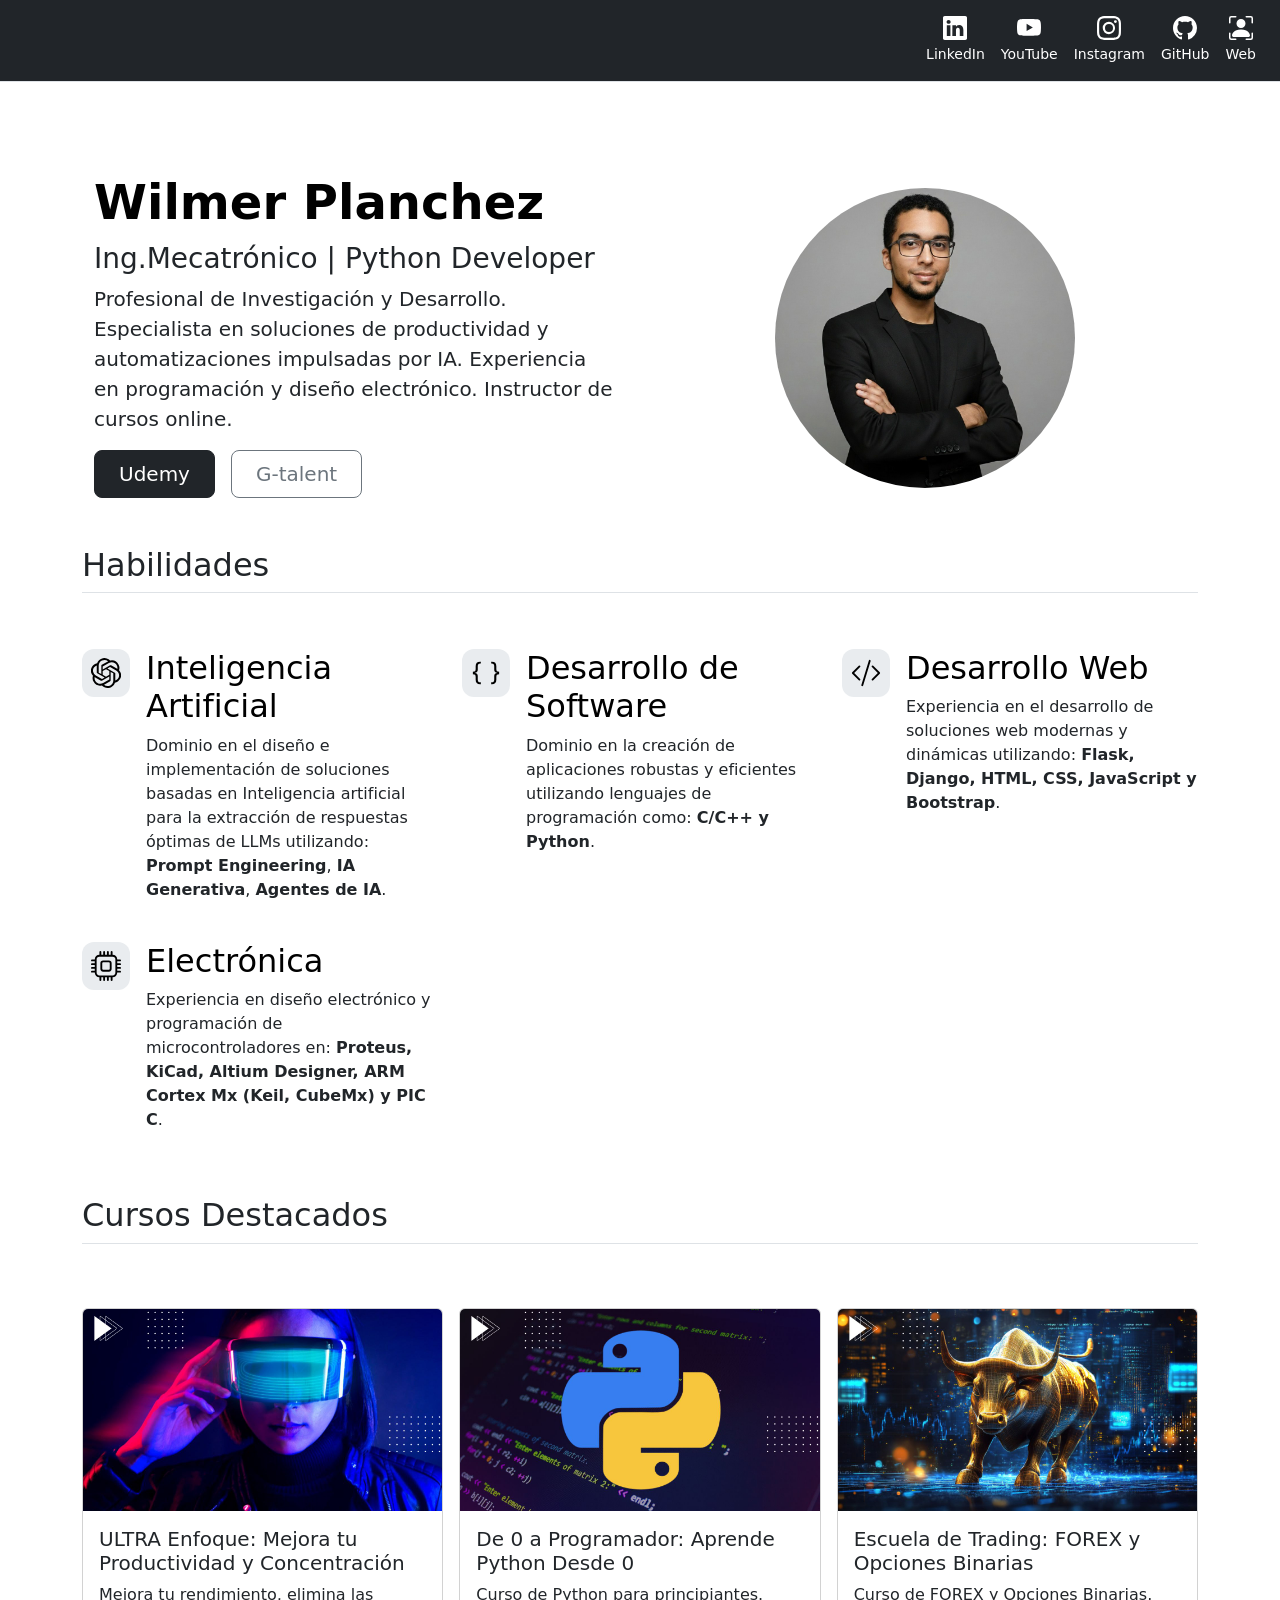
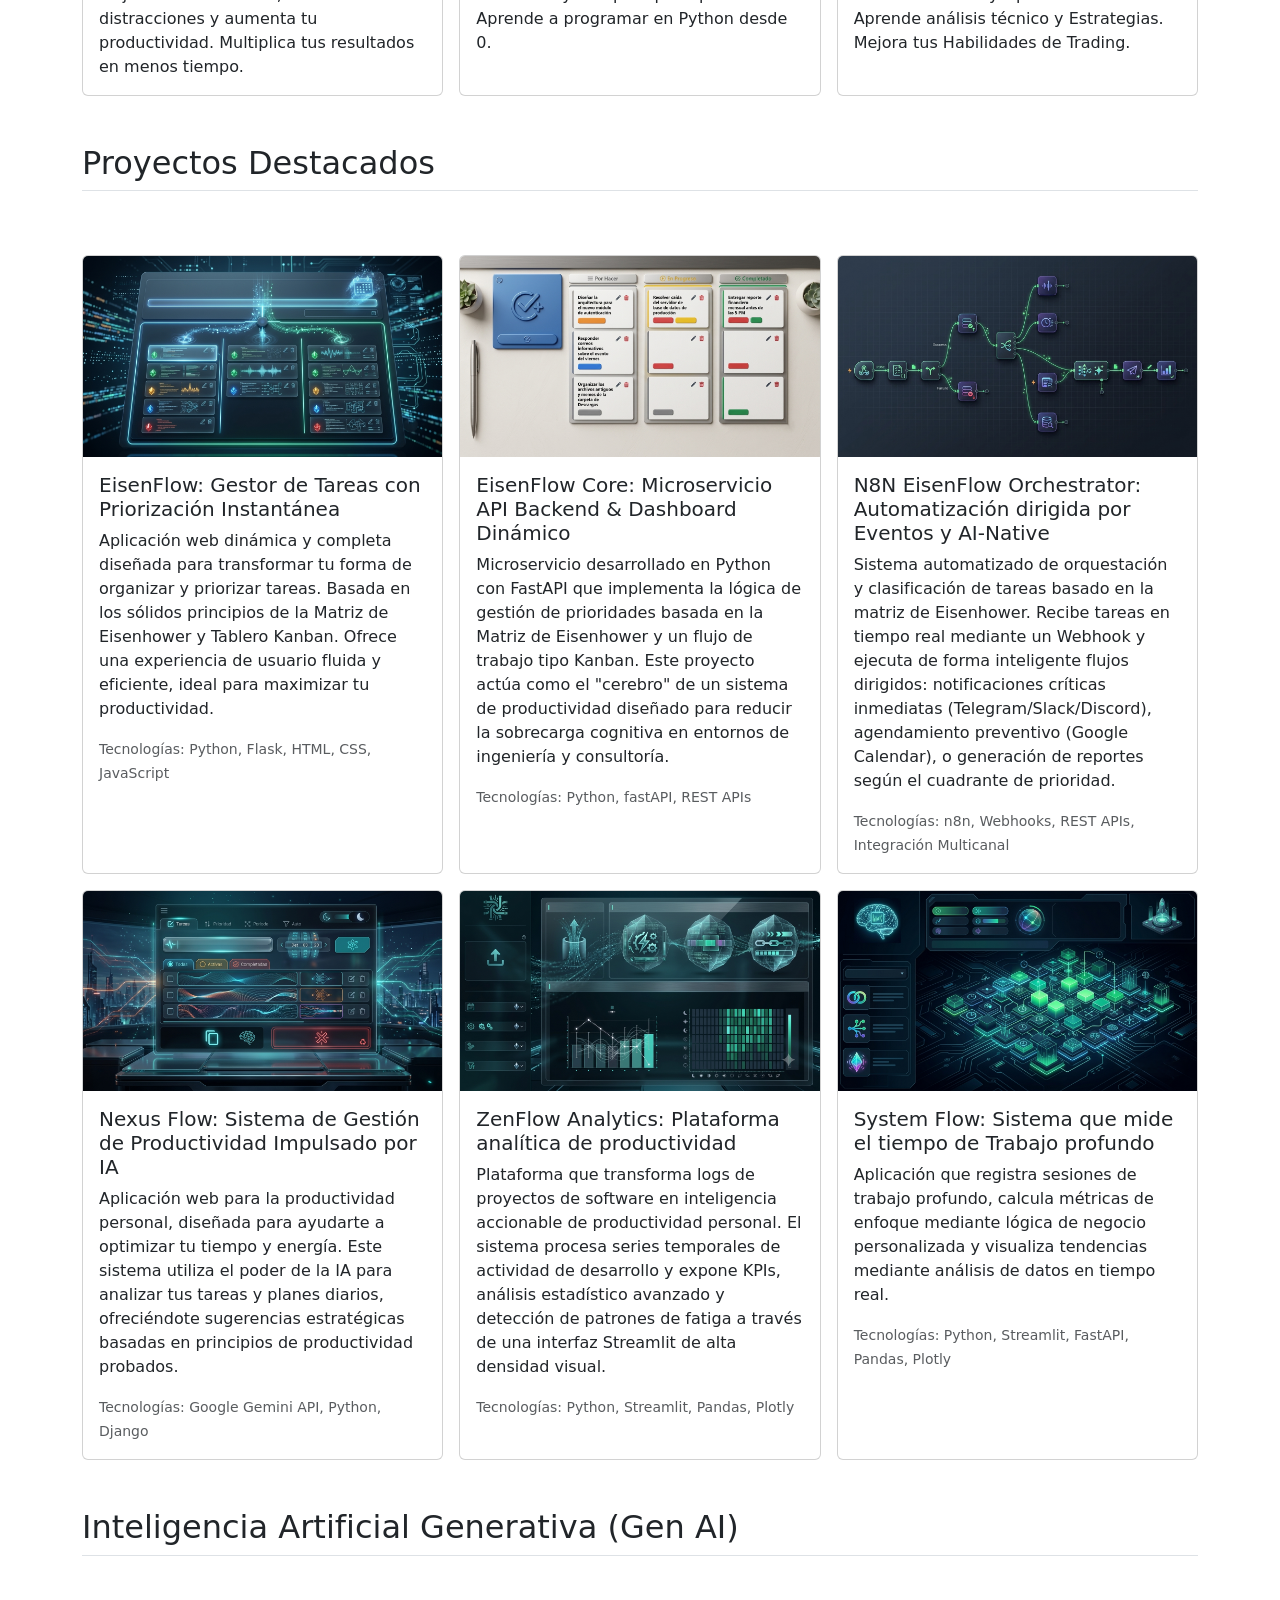
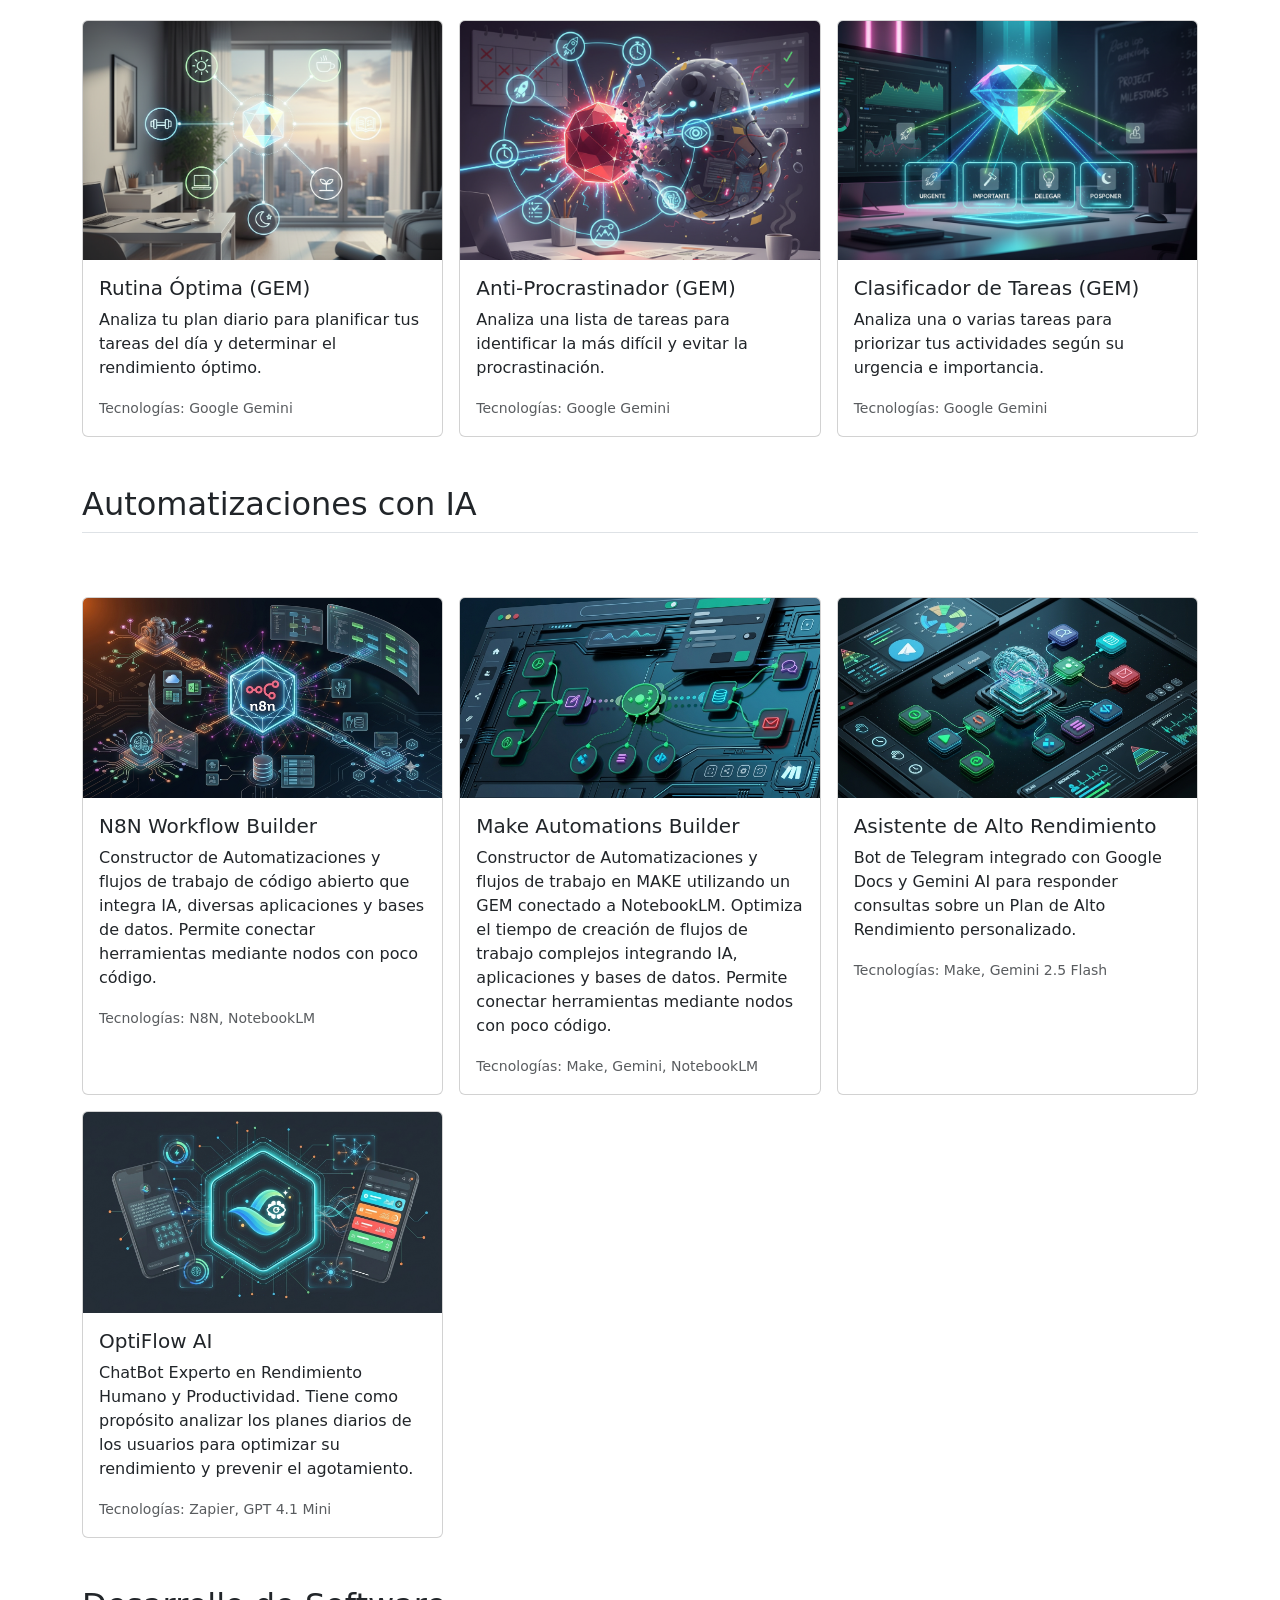
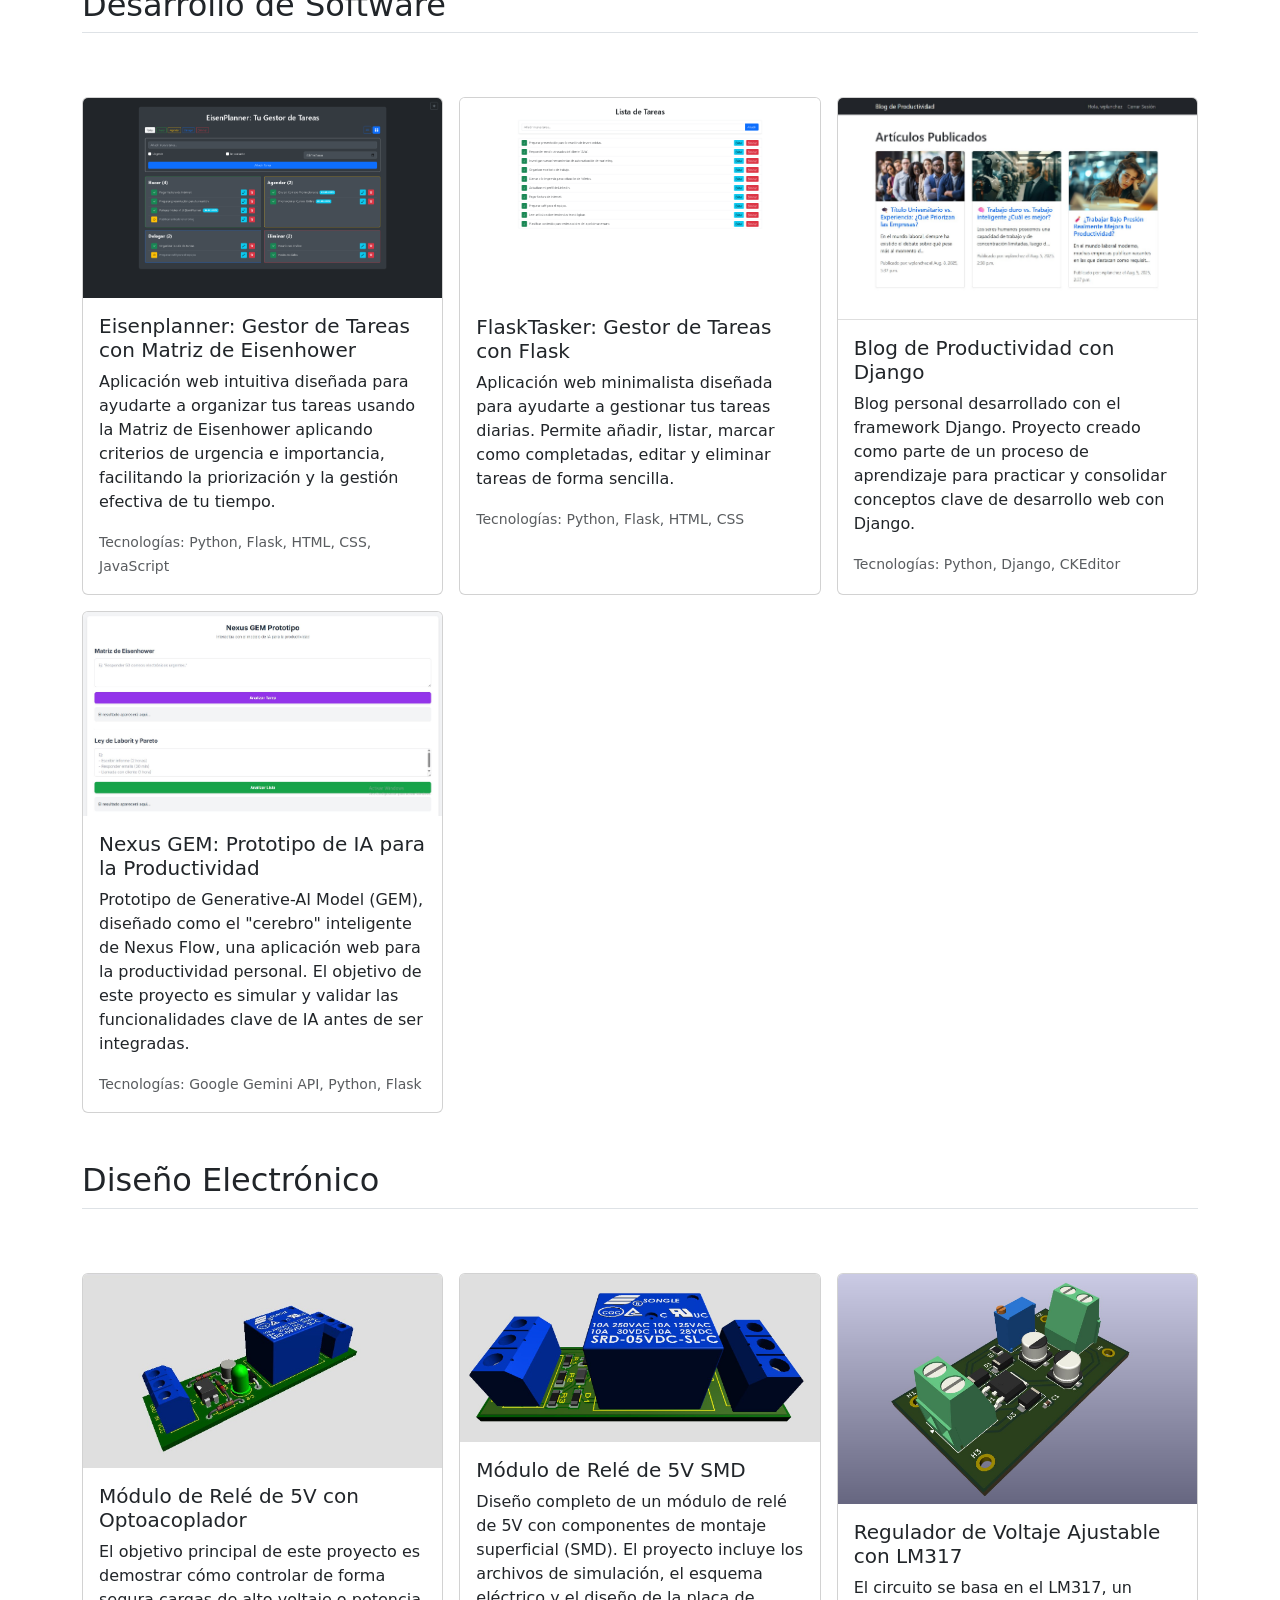
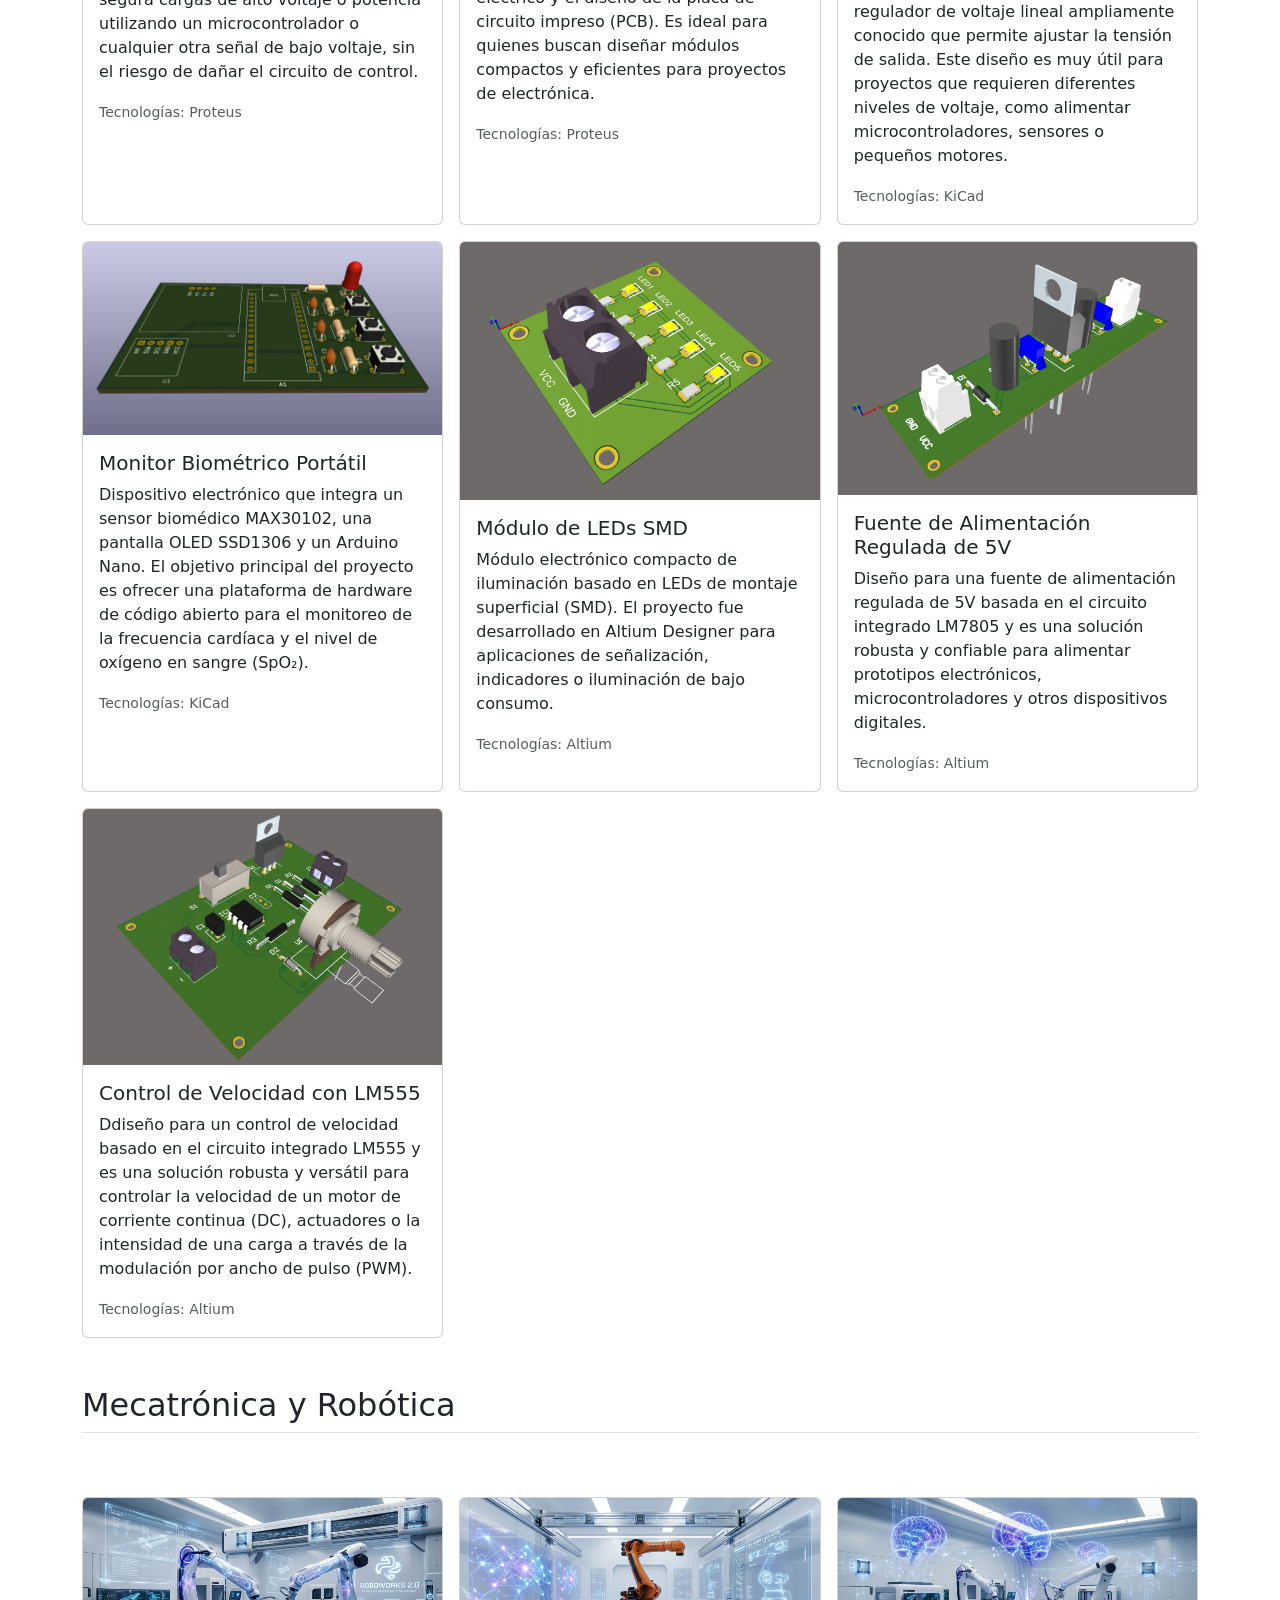
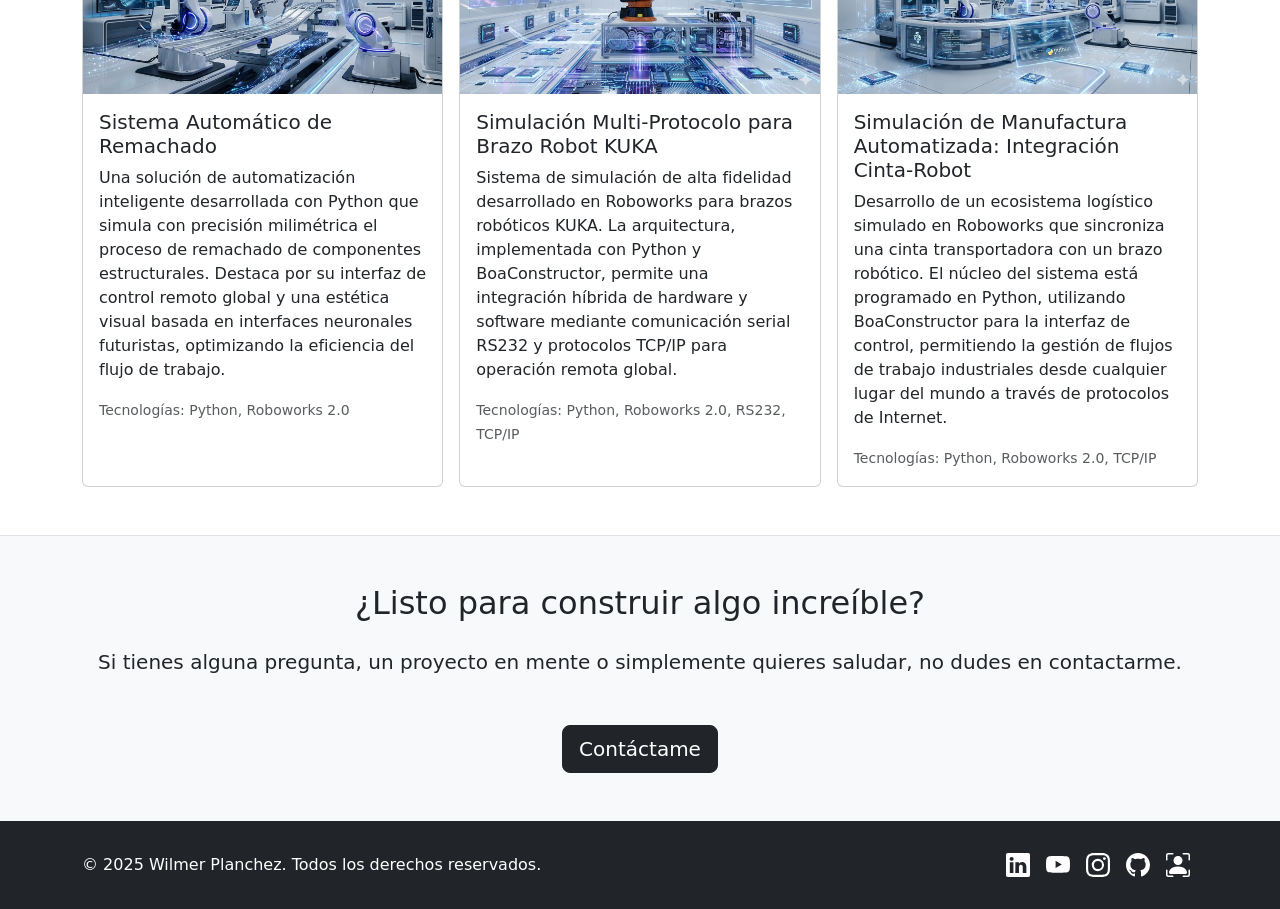
==== index.html @ 2cde5025 "Modified: Se anexaron nuevos proyectos al portafolio" ====
<!DOCTYPE html>
<html lang="es">

<head>
  <meta charset="UTF-8">
  <meta name="viewport" content="width=device-width, initial-scale=1.0">
  <title>Portafolio de Proyectos</title>
  
  <link href="https://cdn.jsdelivr.net/npm/bootstrap@5.3.6/dist/css/bootstrap.min.css" rel="stylesheet" 
  integrity="sha384-4Q6Gf2aSP4eDXB8Miphtr37CMZZQ5oXLH2yaXMJ2w8e2ZtHTl7GptT4jmndRuHDT" crossorigin="anonymous">
  <link rel="stylesheet" href="./css/style.css">
</head>

<body>

  <section id="header">
    <div class="px-3 py-2 text-bg-dark border-bottom">
      <div class="d-flex align-items-center justify-content-center justify-content-lg-end"> 
        <ul class="nav col-12 col-lg-auto my-2 justify-content-center my-md-0 text-small">
          <li>
            <a href="https://www.linkedin.com/in/ingwplanchez" target="_blank" class="nav-link text-white d-flex flex-column align-items-center text-center p-2">
              <svg xmlns="http://www.w3.org/2000/svg" width="24" height="24" fill="currentColor" class="bi bi-linkedin mb-1" viewBox="0 0 16 16" style="text-decoration: none !important;">
                <path d="M0 1.146C0 .513.526 0 1.175 0h13.65C15.474 0 16 .513 16 1.146v13.708c0 .633-.526 1.146-1.175 1.146H1.175C.526 16 0 15.487 0 14.854zm4.943 12.248V6.169H2.542v7.225zm-1.2-8.212c.837 0 1.358-.554 1.358-1.248-.015-.709-.52-1.248-1.342-1.248S2.4 3.226 2.4 3.934c0 .694.521 1.248 1.327 1.248zm4.908 8.212V9.359c0-.216.016-.432.08-.586.173-.431.568-.878 1.232-.878.869 0 1.216.662 1.216 1.634v3.865h2.401V9.25c0-2.22-1.184-3.252-2.764-3.252-1.274 0-1.845.7-2.165 1.193v.025h-.016l.016-.025V6.169h-2.4c.03.678 0 7.225 0 7.225z"/>
              </svg>
              <small>LinkedIn</small>
            </a>
          </li>
          <li>
            <a href="https://www.youtube.com/@ingwplanchez" target="_blank" class="nav-link text-white d-flex flex-column align-items-center text-center p-2">
              <svg xmlns="http://www.w3.org/2000/svg" width="24" height="24" fill="currentColor" class="bi bi-youtube mb-1" viewBox="0 0 16 16" style="text-decoration: none !important;">
                <path d="M8.051 1.999h.089c.822.003 4.987.033 6.11.335a2.01 2.01 0 0 1 1.415 1.42c.101.38.172.883.22 1.402l.01.104.022.26.008.104c.065.914.073 1.77.074 1.957v.075c-.001.194-.01 1.108-.082 2.06l-.008.105-.009.104c-.05.572-.124 1.14-.235 1.558a2.01 2.01 0 0 1-1.415 1.42c-1.16.312-5.569.334-6.18.335h-.142c-.309 0-1.587-.006-2.927-.052l-.17-.006-.087-.004-.171-.007-.171-.007c-1.11-.049-2.167-.128-2.654-.26a2.01 2.01 0 0 1-1.415-1.419c-.111-.417-.185-.986-.235-1.558L.09 9.82l-.008-.104A31 31 0 0 1 0 7.68v-.123c.002-.215.01-.958.064-1.778l.007-.103.003-.052.008-.104.022-.26.01-.104c.048-.519.119-1.023.22-1.402a2.01 2.01 0 0 1 1.415-1.42c.487-.13 1.544-.21 2.654-.26l.17-.007.172-.006.086-.003.171-.007A100 100 0 0 1 7.858 2zM6.4 5.209v4.818l4.157-2.408z"/>
              </svg>
              <small>YouTube</small>
            </a>
          </li>
          <li>
            <a href="https://instagram.com/ingwplanchez" target="_blank" class="nav-link text-white d-flex flex-column align-items-center text-center p-2">
              <svg xmlns="http://www.w3.org/2000/svg" width="24" height="24" fill="currentColor" class="bi bi-instagram mb-1" viewBox="0 0 16 16" style="text-decoration: none !important;">
                <path d="M8 0C5.829 0 5.556.01 4.703.048 3.85.088 3.269.222 2.76.42a3.9 3.9 0 0 0-1.417.923A3.9 3.9 0 0 0 .42 2.76C.222 3.268.087 3.85.048 4.7.01 5.555 0 5.827 0 8.001c0 2.172.01 2.444.048 3.297.04.852.174 1.433.372 1.942.205.526.478.972.923 1.417.444.445.89.719 1.416.923.51.198 1.09.333 1.942.372C5.555 15.99 5.827 16 8 16s2.444-.01 3.298-.048c.851-.04 1.434-.174 1.943-.372a3.9 3.9 0 0 0 1.416-.923c.445-.445.718-.891.923-1.417.197-.509.332-1.09.372-1.942C15.99 10.445 16 10.173 16 8s-.01-2.445-.048-3.299c-.04-.851-.175-1.433-.372-1.941a3.9 3.9 0 0 0-.923-1.417A3.9 3.9 0 0 0 13.24.42c-.51-.198-1.092-.333-1.943-.372C10.443.01 10.172 0 7.998 0zm-.717 1.442h.718c2.136 0 2.389.007 3.232.046.78.035 1.204.166 1.486.275.373.145.64.319.92.599s.453.546.598.92c.11.281.24.705.275 1.485.039.843.047 1.096.047 3.231s-.008 2.389-.047 3.232c-.035.78-.166 1.203-.275 1.485a2.5 2.5 0 0 1-.599.919c-.28.28-.546.453-.92.598-.28.11-.704.24-1.485.276-.843.038-1.096.047-3.232.047s-2.39-.009-3.233-.047c-.78-.036-1.203-.166-1.485-.276a2.5 2.5 0 0 1-.92-.598 2.5 2.5 0 0 1-.6-.92c-.109-.281-.24-.705-.275-1.485-.038-.843-.046-1.096-.046-3.233s.008-2.388.046-3.231c.036-.78.166-1.204.276-1.486.145-.373.319-.64.599-.92s.546-.453.92-.598c.282-.11.705-.24 1.485-.276.738-.034 1.024-.044 2.515-.045zm4.988 1.328a.96.96 0 1 0 0 1.92.96.96 0 0 0 0-1.92m-4.27 1.122a4.109 4.109 0 1 0 0 8.217 4.109 4.109 0 0 0 0-8.217m0 1.441a2.667 2.667 0 1 1 0 5.334 2.667 2.667 0 0 1 0-5.334"/>
              </svg>
              <small>Instagram</small>
            </a>
          </li>
          <li>
            <a href="https://github.com/ingwplanchez" target="_blank" class="nav-link text-white d-flex flex-column align-items-center text-center p-2">
              <svg xmlns="http://www.w3.org/2000/svg" width="24" height="24" fill="currentColor" class="bi bi-github mb-1" viewBox="0 0 16 16" style="text-decoration: none !important;">
                <path d="M8 0C3.58 0 0 3.58 0 8c0 3.54 2.29 6.53 5.47 7.59.4.07.55-.17.55-.38 0-.19-.01-.82-.01-1.49-2.01.37-2.53-.49-2.69-.94-.09-.23-.48-.94-.82-1.13-.28-.15-.68-.52-.01-.53.63-.01 1.08.58 1.23.82.72 1.21 1.87.87 2.33.66.07-.52.28-.87.51-1.07-1.78-.2-3.64-.89-3.64-3.95 0-.87.31-1.59.82-2.15-.08-.2-.36-1.02.08-2.12 0 0 .67-.21 2.2.82.64-.18 1.32-.27 2-.27s1.36.09 2 .27c1.53-1.04 2.2-.82 2.2-.82.44 1.1.16 1.92.08 2.12.51.56.82 1.27.82 2.15 0 3.07-1.87 3.75-3.65 3.95.29.25.54.73.54 1.48 0 1.07-.01 1.93-.01 2.2 0 .21.15.46.55.38A8.01 8.01 0 0 0 16 8c0-4.42-3.58-8-8-8"/>
              </svg>
              <small>GitHub</small>
            </a>
          </li>
          <li>
            <a href="https://linktr.ee/wplanchez" target="_blank" class="nav-link text-white d-flex flex-column align-items-center text-center p-2">
              <svg xmlns="http://www.w3.org/2000/svg" width="24" height="24" fill="currentColor" class="bi bi-person-bounding-box mb-1" viewBox="0 0 16 16" style="text-decoration: none !important;">
                <path d="M1.5 1a.5.5 0 0 0-.5.5v3a.5.5 0 0 1-1 0v-3A1.5 1.5 0 0 1 1.5 0h3a.5.5 0 0 1 0 1zM11 .5a.5.5 0 0 1 .5-.5h3A1.5 1.5 0 0 1 16 1.5v3a.5.5 0 0 1-1 0v-3a.5.5 0 0 0-.5-.5h-3a.5.5 0 0 1-.5-.5M.5 11a.5.5 0 0 1 .5.5v3a.5.5 0 0 0 .5.5h3a.5.5 0 0 1 0 1h-3A1.5 1.5 0 0 1 0 14.5v-3a.5.5 0 0 1 .5-.5m15 0a.5.5 0 0 1 .5.5v3a1.5 1.5 0 0 1-1.5 1.5h-3a.5.5 0 0 1 0-1h3a.5.5 0 0 0 .5-.5v-3a.5.5 0 0 1 .5-.5"/>
                <path d="M3 14s-1 0-1-1 1-4 6-4 6 3 6 4-1 1-1 1zm8-9a3 3 0 1 1-6 0 3 3 0 0 1 6 0"/>
              </svg>
              <small>Web</small>
            </a>
          </li>
        </ul>
      </div>
    </div>
  </section>

<!-- Principal: Una sección principal que ofrece una breve introducción sobre ti y tu trayectoria. -->
<section id="principal">
  <div class="container px-4 pt-5">
    <div class="row flex-lg-row-reverse align-items-center g-5 pt-5">
      <!-- El div de la imagen ahora se centra en cualquier pantalla -->
      <div class="col-12 col-lg-6 text-center">
        <!-- La imagen ya no necesita clases de centrado adicionales -->
        <img src="./img/wplanchez.jpg" class="profile-img img-fluid" alt="Wilmer Planchez" loading="lazy">
      </div>
      <div class="col-lg-6 text-center text-lg-start">
        <h1 class="display-5 fw-bold text-body-emphasis lh-1 mb-3">Wilmer Planchez</h1>
        <h3>Ing.Mecatrónico | Python Developer</h3>
        <p class="lead">Profesional de Investigación y Desarrollo. Especialista en soluciones de productividad y automatizaciones impulsadas por IA. Experiencia en programación y diseño electrónico. Instructor de cursos online.</p>
        <div class="d-grid gap-2 d-md-flex justify-content-md-center justify-content-lg-start">
          <a href="https://www.udemy.com/user/wilmerplanchez2" target="_blank">
            <button type="button" class="btn btn-dark btn-lg px-4 me-md-2">Udemy</button>
          </a>
          <a href="https://www.g-talent.net/collections/wilmer-planchez" target="_blank">
            <button type="button" class="btn btn-outline-secondary btn-lg px-4">G-talent</button>
          </a>
        </div>
      </div>
    </div>
  </div>
</section>

  <!-- Sobre mi: Una sección "Sobre mí" que proporciona información adicional sobre ti y tus intereses. -->
  <section id="about">

  <div class="container mt-5">
  
      <h2 class="pb-2 border-bottom">Habilidades</h2> 
      
        <div class="row g-4 py-5 row-cols-1 row-cols-lg-3"> 
        <!--<div class="py-5"> -->

          <div class="col d-flex align-items-start"> 
            <div class="icon-square text-body-emphasis bg-body-secondary d-inline-flex align-items-center justify-content-center fs-4 flex-shrink-0 me-3"> 
              <svg xmlns="http://www.w3.org/2000/svg" width="30" height="30" fill="currentColor" class="bi bi-openai" viewBox="0 0 16 16">
                <path d="M14.949 6.547a3.94 3.94 0 0 0-.348-3.273 4.11 4.11 0 0 0-4.4-1.934A4.1 4.1 0 0 0 8.423.2 4.15 4.15 0 0 0 6.305.086a4.1 4.1 0 0 0-1.891.948 4.04 4.04 0 0 0-1.158 1.753 4.1 4.1 0 0 0-1.563.679A4 4 0 0 0 .554 4.72a3.99 3.99 0 0 0 .502 4.731 3.94 3.94 0 0 0 .346 3.274 4.11 4.11 0 0 0 4.402 1.933c.382.425.852.764 1.377.995.526.231 1.095.35 1.67.346 1.78.002 3.358-1.132 3.901-2.804a4.1 4.1 0 0 0 1.563-.68 4 4 0 0 0 1.14-1.253 3.99 3.99 0 0 0-.506-4.716m-6.097 8.406a3.05 3.05 0 0 1-1.945-.694l.096-.054 3.23-1.838a.53.53 0 0 0 .265-.455v-4.49l1.366.778q.02.011.025.035v3.722c-.003 1.653-1.361 2.992-3.037 2.996m-6.53-2.75a2.95 2.95 0 0 1-.36-2.01l.095.057L5.29 12.09a.53.53 0 0 0 .527 0l3.949-2.246v1.555a.05.05 0 0 1-.022.041L6.473 13.3c-1.454.826-3.311.335-4.15-1.098m-.85-6.94A3.02 3.02 0 0 1 3.07 3.949v3.785a.51.51 0 0 0 .262.451l3.93 2.237-1.366.779a.05.05 0 0 1-.048 0L2.585 9.342a2.98 2.98 0 0 1-1.113-4.094zm11.216 2.571L8.747 5.576l1.362-.776a.05.05 0 0 1 .048 0l3.265 1.86a3 3 0 0 1 1.173 1.207 2.96 2.96 0 0 1-.27 3.2 3.05 3.05 0 0 1-1.36.997V8.279a.52.52 0 0 0-.276-.445m1.36-2.015-.097-.057-3.226-1.855a.53.53 0 0 0-.53 0L6.249 6.153V4.598a.04.04 0 0 1 .019-.04L9.533 2.7a3.07 3.07 0 0 1 3.257.139c.474.325.843.778 1.066 1.303.223.526.289 1.103.191 1.664zM5.503 8.575 4.139 7.8a.05.05 0 0 1-.026-.037V4.049c0-.57.166-1.127.476-1.607s.752-.864 1.275-1.105a3.08 3.08 0 0 1 3.234.41l-.096.054-3.23 1.838a.53.53 0 0 0-.265.455zm.742-1.577 1.758-1 1.762 1v2l-1.755 1-1.762-1z"/>
              </svg>
            </div> 
            <div> <h3 class="fs-2 text-body-emphasis">Inteligencia Artificial</h3> 
              <p>Dominio en el diseño e implementación de soluciones basadas en Inteligencia artificial para la extracción de respuestas óptimas de LLMs utilizando: <b>Prompt Engineering</b>, <b>IA Generativa</b>, <b>Agentes de IA</b>.</p> 
            </div> 
          </div> 

          <div class="col d-flex align-items-start"> 
            <div class="icon-square text-body-emphasis bg-body-secondary d-inline-flex align-items-center justify-content-center fs-4 flex-shrink-0 me-3"> 
              <svg xmlns="http://www.w3.org/2000/svg" height="30" fill="currentColor" class="bi bi-braces" viewBox="0 0 16 16">
                <path d="M2.114 8.063V7.9c1.005-.102 1.497-.615 1.497-1.6V4.503c0-1.094.39-1.538 1.354-1.538h.273V2h-.376C3.25 2 2.49 2.759 2.49 4.352v1.524c0 1.094-.376 1.456-1.49 1.456v1.299c1.114 0 1.49.362 1.49 1.456v1.524c0 1.593.759 2.352 2.372 2.352h.376v-.964h-.273c-.964 0-1.354-.444-1.354-1.538V9.663c0-.984-.492-1.497-1.497-1.6M13.886 7.9v.163c-1.005.103-1.497.616-1.497 1.6v1.798c0 1.094-.39 1.538-1.354 1.538h-.273v.964h.376c1.613 0 2.372-.759 2.372-2.352v-1.524c0-1.094.376-1.456 1.49-1.456V7.332c-1.114 0-1.49-.362-1.49-1.456V4.352C13.51 2.759 12.75 2 11.138 2h-.376v.964h.273c.964 0 1.354.444 1.354 1.538V6.3c0 .984.492 1.497 1.497 1.6"/>
              </svg>
            </div> 
            <div> <h3 class="fs-2 text-body-emphasis">Desarrollo de Software</h3> 
              <p>Dominio en la creación de aplicaciones robustas y eficientes utilizando lenguajes de programación como: <b>C/C++ y Python</b>.</p> 
            </div> 
          </div> 

          <div class="col d-flex align-items-start"> 
            <div class="icon-square text-body-emphasis bg-body-secondary d-inline-flex align-items-center justify-content-center fs-4 flex-shrink-0 me-3"> 
              <svg xmlns="http://www.w3.org/2000/svg" height="30" fill="currentColor" class="bi bi-code-slash" viewBox="0 0 16 16">
                <path d="M10.478 1.647a.5.5 0 1 0-.956-.294l-4 13a.5.5 0 0 0 .956.294zM4.854 4.146a.5.5 0 0 1 0 .708L1.707 8l3.147 3.146a.5.5 0 0 1-.708.708l-3.5-3.5a.5.5 0 0 1 0-.708l3.5-3.5a.5.5 0 0 1 .708 0m6.292 0a.5.5 0 0 0 0 .708L14.293 8l-3.147 3.146a.5.5 0 0 0 .708.708l3.5-3.5a.5.5 0 0 0 0-.708l-3.5-3.5a.5.5 0 0 0-.708 0"/>
              </svg>
            </div> 
            <div> <h3 class="fs-2 text-body-emphasis">Desarrollo Web</h3> 
              <p>Experiencia en el desarrollo de soluciones web modernas y dinámicas utilizando: <b>Flask, Django, HTML, CSS, JavaScript y Bootstrap</b>.</p>  
            </div> 
          </div> 

          <div class="col d-flex align-items-start"> 
            <div class="icon-square text-body-emphasis bg-body-secondary d-inline-flex align-items-center justify-content-center fs-4 flex-shrink-0 me-3"> 
              <svg xmlns="http://www.w3.org/2000/svg" height="30" fill="currentColor" class="bi bi-cpu" viewBox="0 0 16 16">
                <path d="M5 0a.5.5 0 0 1 .5.5V2h1V.5a.5.5 0 0 1 1 0V2h1V.5a.5.5 0 0 1 1 0V2h1V.5a.5.5 0 0 1 1 0V2A2.5 2.5 0 0 1 14 4.5h1.5a.5.5 0 0 1 0 1H14v1h1.5a.5.5 0 0 1 0 1H14v1h1.5a.5.5 0 0 1 0 1H14v1h1.5a.5.5 0 0 1 0 1H14a2.5 2.5 0 0 1-2.5 2.5v1.5a.5.5 0 0 1-1 0V14h-1v1.5a.5.5 0 0 1-1 0V14h-1v1.5a.5.5 0 0 1-1 0V14h-1v1.5a.5.5 0 0 1-1 0V14A2.5 2.5 0 0 1 2 11.5H.5a.5.5 0 0 1 0-1H2v-1H.5a.5.5 0 0 1 0-1H2v-1H.5a.5.5 0 0 1 0-1H2v-1H.5a.5.5 0 0 1 0-1H2A2.5 2.5 0 0 1 4.5 2V.5A.5.5 0 0 1 5 0m-.5 3A1.5 1.5 0 0 0 3 4.5v7A1.5 1.5 0 0 0 4.5 13h7a1.5 1.5 0 0 0 1.5-1.5v-7A1.5 1.5 0 0 0 11.5 3zM5 6.5A1.5 1.5 0 0 1 6.5 5h3A1.5 1.5 0 0 1 11 6.5v3A1.5 1.5 0 0 1 9.5 11h-3A1.5 1.5 0 0 1 5 9.5zM6.5 6a.5.5 0 0 0-.5.5v3a.5.5 0 0 0 .5.5h3a.5.5 0 0 0 .5-.5v-3a.5.5 0 0 0-.5-.5z"/>
              </svg>
            </div> 
            <div> 
              <h3 class="fs-2 text-body-emphasis">Electrónica</h3> 
              <p>Experiencia en diseño electrónico y programación de microcontroladores en: <b>Proteus, KiCad, Altium Designer, ARM Cortex Mx (Keil, CubeMx) y PIC C</b>.</p>
            </div> 
          </div> 

        </div>
      </div>
  </section>

  <!-- Cursos: Una sección que muestra los cursos destacados que ofreces. -->
  <section id="courses">

      <div class="container mb-5">
      
	      <h2 class="pb-2 border-bottom">Cursos Destacados</h2> 

        <div class="row row-cols-1 row-cols-sm-2 row-cols-md-3 g-3 mt-5"> 

          <div class="col d-flex align-items-start">
            <div class="card" style="width: 100%; height:100%;">
              <a href="https://www.udemy.com/course/ultra-enfoque-mejora-tu-productividad-y-concentracion/?referralCode=F8127A511B1FC70B295D" target="_blank" class="text-decoration-none text-dark">
                <img src="./img/enfoque.jpg" class="card-img-top" alt="...">
                <div class="card-body">
                  <h5 class="card-title">ULTRA Enfoque: Mejora tu Productividad y Concentración</h5>
                  <p class="card-text">Mejora tu rendimiento, elimina las distracciones y aumenta tu productividad. Multiplica tus
                    resultados en menos tiempo.</p>
                  </div>
              </a>
            </div>
          </div>

          <div class="col d-flex align-items-start">
            <div class="card" style="width: 100%; height:100%;">
              <a href="https://www.udemy.com/course/de-0-a-programador-en-python/?referralCode=9FC24BB29EE5901AB8F8" target="_blank" class="text-decoration-none text-dark">
                <img src="./img/python.jpg" class="card-img-top" alt="...">
                <div class="card-body">
                  <h5 class="card-title">De 0 a Programador: Aprende Python Desde 0</h5>
                  <p class="card-text">Curso de Python para principiantes. Aprende a programar en Python desde 0.</p>
                </div>
              </a>
            </div>
          </div>

          <div class="col d-flex align-items-start">
            <div class="card" style="width: 100%; height:100%;">
              <a href="https://www.udemy.com/course/escuela-de-trading-forex-y-opciones-binarias/?referralCode=862E98A31540E0FB3336" target="_blank" class="text-decoration-none text-dark">
                <img src="./img/trading.jpg" class="card-img-top" alt="...">
                <div class="card-body">
                  <h5 class="card-title">Escuela de Trading: FOREX y Opciones Binarias</h5>
                  <p class="card-text">Curso de FOREX y Opciones Binarias. Aprende análisis técnico y Estrategias. Mejora tus Habilidades
                    de Trading.</p>
                  </div>
              </a>
            </div>
          </div>
        </div>
      </div>

  </section>

  <!-- Proyectos Destacados: Una sección que muestra los proyectos destacados que has realizado. -->
  <section id="proyectos-destacados">
    <div class="container mb-5">
      <h2 class="pb-2 border-bottom">Proyectos Destacados</h2>
      <div class="row row-cols-1 row-cols-sm-2 row-cols-md-3 g-3 mt-5">

        <div class="col d-flex align-items-start">
          <div class="card" style="width: 100%; height:100%;">
            <a href="https://github.com/ingwplanchez/eisenflow" target="_blank" class="text-decoration-none text-dark">
              <img src="./img/eisenflow-view.png" class="card-img-top" alt="...">
              <div class="card-body">
                <h5 class="card-title">EisenFlow: Gestor de Tareas con Priorización Instantánea</h5>
                <p class="card-text">Aplicación web dinámica y completa diseñada para transformar tu forma de organizar y priorizar
                  tareas. Basada en los sólidos principios de la Matriz de Eisenhower y Tablero Kanban. Ofrece una experiencia de usuario fluida y eficiente, ideal para maximizar tu productividad.</p>
                <p class="card-text"><small class="text-muted">Tecnologías: Python, Flask, HTML, CSS, JavaScript</small></p>
                </div>
            </a>
          </div>
        </div>
        
        <div class="col d-flex align-items-start">
          <div class="card" style="width: 100%; height:100%;">
            <a href="https://github.com/ingwplanchez/eisenflow-core" target="_blank" class="text-decoration-none text-dark">
              <img src="./img/eisenflow-core-view.png" class="card-img-top" alt="...">
              <div class="card-body">
                <h5 class="card-title">EisenFlow Core: Microservicio API Backend & Dashboard Dinámico</h5>
                <p class="card-text">Microservicio desarrollado en Python con FastAPI que implementa la lógica de gestión de prioridades basada en la Matriz de Eisenhower y un flujo de trabajo tipo Kanban. Este proyecto actúa como el "cerebro" de un sistema de productividad diseñado para reducir la sobrecarga cognitiva en entornos de ingeniería y consultoría.</p>
                <p class="card-text"><small class="text-muted">Tecnologías: Python, fastAPI, REST APIs</small></p>
              </div>
            </a>
          </div>
        </div>
        
        <div class="col d-flex align-items-start">
          <div class="card" style="width: 100%; height:100%;">
            <a href="https://github.com/ingwplanchez/n8n_eisenflow" target="_blank" class="text-decoration-none text-dark">
              <img src="./img/n8n-eisenflow-view.png" class="card-img-top" alt="...">
              <div class="card-body">
                <h5 class="card-title">N8N EisenFlow Orchestrator: Automatización dirigida por Eventos y AI-Native</h5>
                <p class="card-text">Sistema automatizado de orquestación y clasificación de tareas basado en la matriz de Eisenhower. Recibe tareas en tiempo real mediante un Webhook y ejecuta de forma inteligente flujos dirigidos: notificaciones críticas inmediatas (Telegram/Slack/Discord), agendamiento preventivo (Google Calendar), o generación de reportes según el cuadrante de prioridad.  </p>
                <p class="card-text"><small class="text-muted">Tecnologías: n8n, Webhooks, REST APIs, Integración Multicanal</small></p>
              </div>
            </a>
          </div>
        </div>

        <div class="col d-flex align-items-start">
          <div class="card" style="width: 100%; height:100%;">
            <a href="https://github.com/ingwplanchez/nexus-flow" target="_blank" class="text-decoration-none text-dark">
              <img src="./img/nexusflow-view.png" class="card-img-top" alt="...">
              <div class="card-body">
                <h5 class="card-title">Nexus Flow: Sistema de Gestión de Productividad Impulsado por IA</h5>
                <p class="card-text">Aplicación web para la productividad personal, diseñada para ayudarte a optimizar tu tiempo y
                  energía. Este sistema utiliza el poder de la IA para analizar tus tareas y planes diarios,
                  ofreciéndote sugerencias estratégicas basadas en principios de productividad probados.</p>
                <p class="card-text"><small class="text-muted">Tecnologías: Google Gemini API, Python, Django</small></p>
                </div>
            </a>
          </div>
        </div>

        <div class="col d-flex align-items-start">
          <div class="card" style="width: 100%; height:100%;">
            <a href="https://github.com/ingwplanchez/zenflow-analytics" target="_blank" class="text-decoration-none text-dark">
              <img src="./img/zenflow-view.png" class="card-img-top" alt="...">
              <div class="card-body">
                <h5 class="card-title">ZenFlow Analytics: Plataforma analítica de productividad</h5>
                <p class="card-text">Plataforma que transforma logs de proyectos de software en inteligencia accionable de productividad personal. El sistema procesa series temporales de actividad de desarrollo y expone KPIs, análisis estadístico avanzado y detección de patrones de fatiga a través de una interfaz Streamlit de alta densidad visual.  </p>
                <p class="card-text"><small class="text-muted">Tecnologías: Python, Streamlit, Pandas, Plotly</small></p>
              </div>
            </a>
          </div>
        </div>

        <div class="col d-flex align-items-start">
          <div class="card" style="width: 100%; height:100%;">
            <a href="https://github.com/ingwplanchez/system-flow" target="_blank" class="text-decoration-none text-dark">
              <img src="./img/system-flow-view.png" class="card-img-top" alt="...">
              <div class="card-body">
                <h5 class="card-title">System Flow: Sistema que mide el tiempo de Trabajo profundo</h5>
                <p class="card-text">Aplicación que registra sesiones de trabajo profundo, calcula métricas de enfoque mediante lógica de negocio personalizada y visualiza tendencias mediante análisis de datos en tiempo real.  </p>
                <p class="card-text"><small class="text-muted">Tecnologías: Python, Streamlit, FastAPI, Pandas, Plotly</small></p>
              </div></small></p>
              </div>
            </a>
          </div>
        </div>



        <!--
        <div class="col d-flex align-items-start">
          <div class="card" style="width: 100%; height:100%;">
            <a href="..." target="_blank" class="text-decoration-none text-dark">
              <img src="./img/proyecto-destacado-1.jpg" class="card-img-top" alt="...">
              <div class="card-body">
                <h5 class="card-title">Nombre del Proyecto</h5>
                <p class="card-text">Descripción breve.</p>
              </div>
            </a>
          </div>
        </div>
        -->

      </div>
    </div>
  </section>


   <!-- IA: Una sección que muestra los Modelos de IA Generativa. -->
  <section id="ia">

      <div class="container mb-5">
      
	      <h2 class="pb-2 border-bottom">Inteligencia Artificial Generativa (Gen AI)</h2> 

        <div class="row row-cols-1 row-cols-sm-2 row-cols-md-3 g-3 mt-5"> 

          <div class="col d-flex align-items-start">
            <div class="card" style="width: 100%; height:100%;">
              <a href="https://gemini.google.com/gem/1VTJcznk2qAKaqo_zMXngTFXjiTF0yfQt?usp=sharing" target="_blank" class="text-decoration-none text-dark">
                <img src="./img/GEM-rutina-optima.png" class="card-img-top" alt="...">
                <div class="card-body">
                  <h5 class="card-title">Rutina Óptima (GEM)</h5>
                  <p class="card-text">Analiza tu plan diario para planificar tus tareas del día y determinar el rendimiento óptimo.</p>
                  <p class="card-text"><small class="text-muted">Tecnologías: Google Gemini</small></p>
                  </div>
              </a>
            </div>
          </div>

          <div class="col d-flex align-items-start">
            <div class="card" style="width: 100%; height:100%;">
              <a href="https://gemini.google.com/gem/1xZh8YRn0gh4TqFLI-kMajV3dcl_Ij43p?usp=sharing" target="_blank" class="text-decoration-none text-dark">
                <img src="./img/GEM-anti-procrastinador.png" class="card-img-top" alt="...">
                <div class="card-body">
                  <h5 class="card-title">Anti-Procrastinador (GEM)</h5>
                  <p class="card-text">Analiza una lista de tareas para identificar la más difícil y evitar la procrastinación.</p>
                  <p class="card-text"><small class="text-muted">Tecnologías: Google Gemini</small></p>
                </div>
              </a>
            </div>
          </div>

          <div class="col d-flex align-items-start">
            <div class="card" style="width: 100%; height:100%;">
              <a href="https://gemini.google.com/gem/1PdiIiHfVz6e6jnRGdhyefowlXTGt45qs?usp=sharing" target="_blank" class="text-decoration-none text-dark">
                <img src="./img/GEM-clasificador-de-tareas.png" class="card-img-top" alt="...">
                <div class="card-body">
                  <h5 class="card-title">Clasificador de Tareas (GEM)</h5>
                  <p class="card-text">Analiza una o varias tareas para priorizar tus actividades según su urgencia e importancia.</p>
                  <p class="card-text"><small class="text-muted">Tecnologías: Google Gemini</small></p>
                  </div>
              </a>
            </div>
          </div>
        </div>
      </div>

  <!-- Automatizacions con IA. -->    
  </section>

    <section id="agentes">

      <div class="container mb-5">
      
	      <h2 class="pb-2 border-bottom">Automatizaciones con IA</h2> 

        <div class="row row-cols-1 row-cols-sm-2 row-cols-md-3 g-3 mt-5"> 

          <div class="col d-flex align-items-start">
            <div class="card" style="width: 100%; height:100%;">
              <a href="https://notebooklm.google.com/notebook/d62cdf06-f22e-470f-b53b-bccb2e7f8f7f?authuser=1" target="_blank" class="text-decoration-none text-dark">
                <img src="./img/ia-n8n-workflow-view.png" class="card-img-top" alt="...">
                <div class="card-body">
                  <h5 class="card-title">N8N Workflow Builder</h5>
                  <p class="card-text">Constructor de Automatizaciones y flujos de trabajo de código abierto que integra IA, diversas aplicaciones y bases de datos. Permite conectar herramientas mediante nodos con poco código.</p>
                  <p class="card-text"><small class="text-muted">Tecnologías: N8N, NotebookLM</small></p>
                  </div>
              </a>
            </div>
          </div>

          <div class="col d-flex align-items-start">
            <div class="card" style="width: 100%; height:100%;">
              <a href="https://share.gemini.google/q5qyDCMs0S2C" target="_blank" class="text-decoration-none text-dark">
                <img src="./img/ia-make-automations-view.png" class="card-img-top" alt="...">
                <div class="card-body">
                  <h5 class="card-title">Make Automations Builder</h5>
                  <p class="card-text">Constructor de Automatizaciones y flujos de trabajo en MAKE utilizando un GEM conectado a NotebookLM. Optimiza el tiempo de creación de flujos de trabajo complejos integrando IA, aplicaciones y bases de datos. Permite conectar herramientas mediante nodos con poco código.</p>
                  <p class="card-text"><small class="text-muted">Tecnologías: Make, Gemini, NotebookLM</small></p>
                  </div>
              </a>
            </div>
          </div>

          <div class="col d-flex align-items-start">
            <div class="card" style="width: 100%; height:100%;">
              <a href="https://eu2.make.com/public/shared-scenario/7Nd89AEewiu/asistente-de-alto-rendimiento" target="_blank" class="text-decoration-none text-dark">
                <img src="./img/ia-make-workflow-view.png" class="card-img-top" alt="...">
                <div class="card-body">
                  <h5 class="card-title">Asistente de Alto Rendimiento</h5>
                  <p class="card-text">Bot de Telegram integrado con Google Docs y Gemini AI para responder consultas sobre un Plan de Alto Rendimiento personalizado.</p>
                  <p class="card-text"><small class="text-muted">Tecnologías: Make, Gemini 2.5 Flash</small></p>
                </div>
              </a>
            </div>
          </div>

          <div class="col d-flex align-items-start">
            <div class="card" style="width: 100%; height:100%;">
              <a href="https://optiflow-ai.zapier.app/" target="_blank" class="text-decoration-none text-dark">
                <img src="./img/ia-optiflow-view.png" class="card-img-top" alt="...">
                <div class="card-body">
                  <h5 class="card-title">OptiFlow AI</h5>
                  <p class="card-text">ChatBot Experto en Rendimiento Humano y Productividad. Tiene como propósito analizar los planes diarios de los usuarios para optimizar su rendimiento y prevenir el agotamiento.</p>
                  <p class="card-text"><small class="text-muted">Tecnologías: Zapier, GPT 4.1 Mini</small></p>
                  </div>
              </a>
            </div>
          </div>





        </div>
      </div>

  </section>

  <!-- Web: Una sección que muestra los proyectos web destacados. -->
  <section id="web">

      <div class="container mb-5">
      
	      <h2 class="pb-2 border-bottom">Desarrollo de Software</h2> 

        <div class="row row-cols-1 row-cols-sm-2 row-cols-md-3 g-3 mt-5"> 

          <div class="col d-flex align-items-start">
            <div class="card" style="width: 100%; height:100%;">
              <a href="https://github.com/ingwplanchez/eisenplanner" target="_blank" class="text-decoration-none text-dark">
                <img src="./img/eisenplanner.png" class="card-img-top" alt="...">
                <div class="card-body">
                  <h5 class="card-title">Eisenplanner: Gestor de Tareas con Matriz de Eisenhower</h5>
                  <p class="card-text">Aplicación web intuitiva diseñada para ayudarte a organizar tus tareas usando la Matriz de
                    Eisenhower aplicando criterios de urgencia e importancia, facilitando la priorización y la gestión efectiva de tu
                    tiempo.</p>
                  <p class="card-text"><small class="text-muted">Tecnologías: Python, Flask, HTML, CSS, JavaScript</small></p>
                  </div>
              </a>
            </div>
          </div>

        <div class="col d-flex align-items-start">
            <div class="card" style="width: 100%; height:100%;">
              <a href="https://github.com/ingwplanchez/flasktasker" target="_blank" class="text-decoration-none text-dark">
                <img src="./img/flasktasker.png" class="card-img-top" alt="...">
                <div class="card-body">
                  <h5 class="card-title">FlaskTasker: Gestor de Tareas con Flask</h5>
                  <p class="card-text">Aplicación web minimalista diseñada para ayudarte a gestionar tus tareas diarias. Permite añadir,
                    listar, marcar como completadas, editar y eliminar tareas de forma sencilla.</p>
                  <p class="card-text"><small class="text-muted">Tecnologías: Python, Flask, HTML, CSS</small></p>
                  </div>
              </a>
            </div>
          </div>

          <div class="col d-flex align-items-start">
            <div class="card" style="width: 100%; height:100%;">
              <a href="https://github.com/ingwplanchez/django-productivity-blog" target="_blank" class="text-decoration-none text-dark">
                <img src="./img/djangoblog.jpg" class="card-img-top" alt="...">
                <div class="card-body">
                  <h5 class="card-title">Blog de Productividad con Django</h5>
                  <p class="card-text">Blog personal desarrollado con el framework Django. Proyecto creado como parte de un proceso de
                    aprendizaje para practicar y consolidar conceptos clave de desarrollo web con Django.</p>
                  <p class="card-text"><small class="text-muted">Tecnologías: Python, Django, CKEditor</small></p>
                  </div>
              </a>
            </div>
          </div>

          <div class="col d-flex align-items-start">
            <div class="card" style="width: 100%; height:100%;">
              <a href="https://github.com/ingwplanchez/nexus-gem" target="_blank" class="text-decoration-none text-dark">
                <img src="./img/nexusgem.jpg" class="card-img-top" alt="...">
                <div class="card-body">
                  <h5 class="card-title">Nexus GEM: Prototipo de IA para la Productividad</h5>
                  <p class="card-text">Prototipo de Generative-AI Model (GEM), diseñado como el "cerebro" inteligente de Nexus Flow, una
                    aplicación web para la productividad personal. El objetivo de este proyecto es simular y validar las
                    funcionalidades clave de IA antes de ser integradas.</p>
                  <p class="card-text"><small class="text-muted">Tecnologías: Google Gemini API, Python, Flask</small></p>
                  </div>
              </a>
            </div>
          </div>

        </div>
      </div>

  </section>

   <!-- Electrónica: Una sección que muestra los proyectos de elctrónica destacados. -->
  <section id="electronica">

      <div class="container mb-5">
      
	      <h2 class="pb-2 border-bottom">Diseño Electrónico</h2> 

        <div class="row row-cols-1 row-cols-sm-2 row-cols-md-3 g-3 mt-5"> 

          <div class="col d-flex align-items-start">
            <div class="card" style="width: 100%; height:100%;">
              <a href="https://github.com/ingwplanchez/proteus-relay-opto" target="_blank" class="text-decoration-none text-dark">
                <img src="./img/proteus-relay-opto.jpg" class="card-img-top" alt="...">
                <div class="card-body">
                  <h5 class="card-title">Módulo de Relé de 5V con Optoacoplador</h5>
                  <p class="card-text">El objetivo principal de este proyecto es demostrar cómo controlar de forma segura cargas de alto
                    voltaje o potencia utilizando un microcontrolador o cualquier otra señal de bajo voltaje, sin el riesgo de dañar el
                    circuito de control.</p>
                  <p class="card-text"><small class="text-muted">Tecnologías: Proteus</small></p>
                </div>
              </a>
            </div>
          </div>

          <div class="col d-flex align-items-start">
            <div class="card" style="width: 100%; height:100%;">
              <a href="https://github.com/ingwplanchez/proteus-relay-smd" target="_blank" class="text-decoration-none text-dark">
                <img src="./img/proteus-relay-smd.jpg" class="card-img-top" alt="...">
                <div class="card-body">
                  <h5 class="card-title">Módulo de Relé de 5V SMD</h5>
                  <p class="card-text">Diseño completo de un módulo de relé de 5V con componentes de montaje superficial (SMD). El
                    proyecto incluye los archivos de simulación, el esquema eléctrico y el diseño de la placa de circuito impreso (PCB).
                    Es ideal para quienes buscan diseñar módulos compactos y eficientes para proyectos de electrónica.</p>
                  <p class="card-text"><small class="text-muted">Tecnologías: Proteus</small></p>
                  </div>
              </a>
            </div>
          </div>

          <div class="col d-flex align-items-start">
            <div class="card" style="width: 100%; height:100%;">
              <a href="https://github.com/ingwplanchez/kicad-lm317-regulator" target="_blank" class="text-decoration-none text-dark">
                <img src="./img/kicad-lm317-regulator.jpg" class="card-img-top" alt="...">
                <div class="card-body">
                  <h5 class="card-title">Regulador de Voltaje Ajustable con LM317</h5>
                  <p class="card-text">El circuito se basa en el LM317, un regulador de voltaje lineal ampliamente conocido que permite
                    ajustar la tensión de salida. Este diseño es muy útil para proyectos que requieren diferentes niveles de voltaje, como
                    alimentar microcontroladores, sensores o pequeños motores.</p>
                  <p class="card-text"><small class="text-muted">Tecnologías: KiCad</small></p>
                </div>
              </a>
            </div>
          </div>

          <div class="col d-flex align-items-start">
            <div class="card" style="width: 100%; height:100%;">
              <a href="https://github.com/ingwplanchez/kicad-biosense-nano" target="_blank" class="text-decoration-none text-dark">
                <img src="./img/kicad-biosense-nano.jpg" class="card-img-top" alt="...">
                <div class="card-body">
                  <h5 class="card-title">Monitor Biométrico Portátil</h5>
                  <p class="card-text">Dispositivo electrónico que integra un sensor biomédico MAX30102, una pantalla OLED SSD1306 y un
                    Arduino Nano. El objetivo principal del proyecto es ofrecer una plataforma de hardware de código abierto para el
                    monitoreo de la frecuencia cardíaca y el nivel de oxígeno en sangre (SpO₂).</p>
                  <p class="card-text"><small class="text-muted">Tecnologías: KiCad</small></p>
                </div>
              </a>
            </div>
          </div>

          <div class="col d-flex align-items-start">
            <div class="card" style="width: 100%; height:100%;">
              <a href="https://github.com/ingwplanchez/altium-leds-smd" target="_blank"
                class="text-decoration-none text-dark">
                <img src="./img/altium-leds-smd.jpg" class="card-img-top" alt="...">
                <div class="card-body">
                  <h5 class="card-title">Módulo de LEDs SMD</h5>
                  <p class="card-text">Módulo electrónico compacto de iluminación basado en LEDs de montaje superficial (SMD). El
                    proyecto fue desarrollado en Altium Designer para aplicaciones de señalización, indicadores o iluminación de
                    bajo consumo.</p>
                  <p class="card-text"><small class="text-muted">Tecnologías: Altium</small></p>
                </div>
              </a>
            </div>
          </div>

          <div class="col d-flex align-items-start">
            <div class="card" style="width: 100%; height:100%;">
              <a href="https://github.com/ingwplanchez/altium-power-supply" target="_blank"
                class="text-decoration-none text-dark">
                <img src="./img/altium-power-supply.png" class="card-img-top" alt="...">
                <div class="card-body">
                  <h5 class="card-title">Fuente de Alimentación Regulada de 5V</h5>
                  <p class="card-text">Diseño para una fuente de alimentación regulada de 5V basada en el circuito integrado LM7805 y es
                    una solución robusta y confiable para alimentar prototipos electrónicos, microcontroladores y otros dispositivos
                    digitales.</p>
                  <p class="card-text"><small class="text-muted">Tecnologías: Altium</small></p>
                </div>
              </a>
            </div>
          </div>

          <div class="col d-flex align-items-start">
            <div class="card" style="width: 100%; height:100%;">
              <a href="https://github.com/ingwplanchez/altium-speed-controller" target="_blank"
                class="text-decoration-none text-dark">
                <img src="./img/altium-speed-controller.png" class="card-img-top" alt="...">
                <div class="card-body">
                  <h5 class="card-title">Control de Velocidad con LM555</h5>
                  <p class="card-text">Ddiseño para un control de velocidad basado en el circuito integrado LM555 y es una solución robusta y versátil para controlar la velocidad de un motor de
                    corriente continua (DC), actuadores o la intensidad de una carga a través de la modulación por ancho de pulso (PWM).</p>
                  <p class="card-text"><small class="text-muted">Tecnologías: Altium</small></p>
                </div>
              </a>
            </div>
          </div>

        </div>
      </div>

  </section>

  <!-- Mecatronica -->    
  </section>

    <section id="mecatronica">

      <div class="container mb-5">
      
	      <h2 class="pb-2 border-bottom">Mecatrónica y Robótica</h2> 

        <div class="row row-cols-1 row-cols-sm-2 row-cols-md-3 g-3 mt-5"> 

          <div class="col d-flex align-items-start">
            <div class="card" style="width: 100%; height:100%;">
              <a href="https://youtu.be/HkxiPmOoxgM" target="_blank" class="text-decoration-none text-dark">
                <img src="./img/robotic-automatic-system.png" class="card-img-top" alt="...">
                <div class="card-body">
                  <h5 class="card-title">Sistema Automático de Remachado</h5>
                  <p class="card-text">Una solución de automatización inteligente desarrollada con Python que simula con precisión milimétrica el proceso de remachado de componentes estructurales. Destaca por su interfaz de control remoto global y una estética visual basada en interfaces neuronales futuristas, optimizando la eficiencia del flujo de trabajo.</p>
                  <p class="card-text"><small class="text-muted">Tecnologías: Python, Roboworks 2.0</small></p>
                  </div>
              </a>
            </div>
          </div>

          <div class="col d-flex align-items-start">
            <div class="card" style="width: 100%; height:100%;">
              <a href="https://youtu.be/VkdMoTVN7KY" target="_blank" class="text-decoration-none text-dark">
                <img src="./img/robotic-kuka-arm.png" class="card-img-top" alt="...">
                <div class="card-body">
                  <h5 class="card-title">Simulación Multi-Protocolo para Brazo Robot KUKA</h5>
                  <p class="card-text">Sistema de simulación de alta fidelidad desarrollado en Roboworks para brazos robóticos KUKA. La arquitectura, implementada con Python y BoaConstructor, permite una integración híbrida de hardware y software mediante comunicación serial RS232 y protocolos TCP/IP para operación remota global.</p>
                  <p class="card-text"><small class="text-muted">Tecnologías: Python, Roboworks 2.0, RS232, TCP/IP</small></p>
                </div>
              </a>
            </div>
          </div>

          <div class="col d-flex align-items-start">
            <div class="card" style="width: 100%; height:100%;">
              <a href="https://youtu.be/nvu9LyIAh5c" target="_blank" class="text-decoration-none text-dark">
                <img src="./img/robotic-band-conveyor.png" class="card-img-top" alt="...">
                <div class="card-body">
                  <h5 class="card-title">Simulación de Manufactura Automatizada: Integración Cinta-Robot</h5>
                  <p class="card-text">Desarrollo de un ecosistema logístico simulado en Roboworks que sincroniza una cinta transportadora con un brazo robótico. El núcleo del sistema está programado en Python, utilizando BoaConstructor para la interfaz de control, permitiendo la gestión de flujos de trabajo industriales desde cualquier lugar del mundo a través de protocolos de Internet.</p>
                  <p class="card-text"><small class="text-muted">Tecnologías: Python, Roboworks 2.0, TCP/IP</small></p>
                  </div>
              </a>
            </div>
          </div>
        </div>
      </div>

  </section>



<!-- Contacto: Una sección de contacto que permite a los visitantes enviarte un mensaje. -->

<section id="contact" class="bg-light py-5 text-center border-top">
  <div class="container">   
    <div class="row">
      <div class="col-12">
        <h2 class="mb-4">¿Listo para construir algo increíble?</h2>
        <p class="lead mb-5">Si tienes alguna pregunta, un proyecto en mente o simplemente quieres saludar, no dudes en contactarme.</p>
        <a href="mailto:ing.wplanchez@gmail.com" class="btn btn-dark btn-lg">Contáctame</a>
      </div>
    </div>
  </div>
</section>

  <!-- Footer: Pie de Pagina con Redes Sociales -->
  <footer class="footer bg-dark text-white py-4 mt-auto">
    <div class="container">
      <div class="row align-items-center">
        <div class="col-md-6 text-center text-md-start mb-3 mb-md-0">
          <p class="mb-0">© 2025 Wilmer Planchez. Todos los derechos reservados.</p>
        </div>
        <div class="col-md-6 text-center text-md-end">
          <ul class="nav justify-content-center justify-content-md-end text-small p-0 m-0">
            <li class="nav-item">
              <a href="https://www.linkedin.com/in/ingwplanchez" target="_blank" class="nav-link text-white px-2" aria-label="LinkedIn">
                <svg xmlns="http://www.w3.org/2000/svg" width="24" height="24" fill="currentColor" class="bi bi-linkedin" viewBox="0 0 16 16" style="text-decoration: none !important;">
                  <path d="M0 1.146C0 .513.526 0 1.175 0h13.65C15.474 0 16 .513 16 1.146v13.708c0 .633-.526 1.146-1.175 1.146H1.175C.526 16 0 15.487 0 14.854zm4.943 12.248V6.169H2.542v7.225zm-1.2-8.212c.837 0 1.358-.554 1.358-1.248-.015-.709-.52-1.248-1.342-1.248S2.4 3.226 2.4 3.934c0 .694.521 1.248 1.327 1.248zm4.908 8.212V9.359c0-.216.016-.432.08-.586.173-.431.568-.878 1.232-.878.869 0 1.216.662 1.216 1.634v3.865h2.401V9.25c0-2.22-1.184-3.252-2.764-3.252-1.274 0-1.845.7-2.165 1.193v.025h-.016l.016-.025V6.169h-2.4c.03.678 0 7.225 0 7.225z"/>
                </svg>
              </a>
            </li>
            <li class="nav-item">
              <a href="https://www.youtube.com/@ingwplanchez" target="_blank" class="nav-link text-white px-2" aria-label="YouTube">
                <svg xmlns="http://www.w3.org/2000/svg" width="24" height="24" fill="currentColor" class="bi bi-youtube" viewBox="0 0 16 16" style="text-decoration: none !important;">
                  <path d="M8.051 1.999h.089c.822.003 4.987.033 6.11.335a2.01 2.01 0 0 1 1.415 1.42c.101.38.172.883.22 1.402l.01.104.022.26.008.104c.065.914.073 1.77.074 1.957v.075c-.001.194-.01 1.108-.082 2.06l-.008.105-.009.104c-.05.572-.124 1.14-.235 1.558a2.01 2.01 0 0 1-1.415 1.42c-1.16.312-5.569.334-6.18.335h-.142c-.309 0-1.587-.006-2.927-.052l-.17-.006-.087-.004-.171-.007-.171-.007c-1.11-.049-2.167-.128-2.654-.26a2.01 2.01 0 0 1-1.415-1.419c-.111-.417-.185-.986-.235-1.558L.09 9.82l-.008-.104A31 31 0 0 1 0 7.68v-.123c.002-.215.01-.958.064-1.778l.007-.103.003-.052.008-.104.022-.26.01-.104c.048-.519.119-1.023.22-1.402a2.01 2.01 0 0 1 1.415-1.42c.487-.13 1.544-.21 2.654-.26l.17-.007.172-.006.086-.003.171-.007A100 100 0 0 1 7.858 2zM6.4 5.209v4.818l4.157-2.408z"/>
                </svg>
              </a>
            </li>
            <li class="nav-item">
              <a href="https://instagram.com/ingwplanchez" target="_blank" class="nav-link text-white px-2" aria-label="Instagram">
                <svg xmlns="http://www.w3.org/2000/svg" width="24" height="24" fill="currentColor" class="bi bi-instagram" viewBox="0 0 16 16" style="text-decoration: none !important;">
                  <path d="M8 0C5.829 0 5.556.01 4.703.048 3.85.088 3.269.222 2.76.42a3.9 3.9 0 0 0-1.417.923A3.9 3.9 0 0 0 .42 2.76C.222 3.268.087 3.85.048 4.7.01 5.555 0 5.827 0 8.001c0 2.172.01 2.444.048 3.297.04.852.174 1.433.372 1.942.205.526.478.972.923 1.417.444.445.89.719 1.416.923.51.198 1.09.333 1.942.372C5.555 15.99 5.827 16 8 16s2.444-.01 3.298-.048c.851-.04 1.434-.174 1.943-.372a3.9 3.9 0 0 0 1.416-.923c.445-.445.718-.891.923-1.417.197-.509.332-1.09.372-1.942C15.99 10.445 16 10.173 16 8s-.01-2.445-.048-3.299c-.04-.851-.175-1.433-.372-1.941a3.9 3.9 0 0 0-.923-1.417A3.9 3.9 0 0 0 13.24.42c-.51-.198-1.092-.333-1.943-.372C10.443.01 10.172 0 7.998 0zm-.717 1.442h.718c2.136 0 2.389.007 3.232.046.78.035 1.204.166 1.486.275.373.145.64.319.92.599s.453.546.598.92c.11.281.24.705.275 1.485.039.843.047 1.096.047 3.231s-.008 2.389-.047 3.232c-.035.78-.166 1.203-.275 1.485a2.5 2.5 0 0 1-.599.919c-.28.28-.546.453-.92.598-.28.11-.704.24-1.485.276-.843.038-1.096.047-3.232.047s-2.39-.009-3.233-.047c-.78-.036-1.203-.166-1.485-.276a2.5 2.5 0 0 1-.92-.598 2.5 2.5 0 0 1-.6-.92c-.109-.281-.24-.705-.275-1.485-.038-.843-.046-1.096-.046-3.233s.008-2.388.046-3.231c.036-.78.166-1.204.276-1.486.145-.373.319-.64.599-.92s.546-.453.92-.598c.282-.11.705-.24 1.485-.276.738-.034 1.024-.044 2.515-.045zm4.988 1.328a.96.96 0 1 0 0 1.92.96.96 0 0 0 0-1.92m-4.27 1.122a4.109 4.109 0 1 0 0 8.217 4.109 4.109 0 0 0 0-8.217m0 1.441a2.667 2.667 0 1 1 0 5.334 2.667 2.667 0 0 1 0-5.334"/>
                </svg>
              </a>
            </li>
            <li class="nav-item">
              <a href="https://github.com/ingwplanchez" target="_blank" class="nav-link text-white px-2" aria-label="GitHub">
                <svg xmlns="http://www.w3.org/2000/svg" width="24" height="24" fill="currentColor" class="bi bi-github" viewBox="0 0 16 16" style="text-decoration: none !important;">
                  <path d="M8 0C3.58 0 0 3.58 0 8c0 3.54 2.29 6.53 5.47 7.59.4.07.55-.17.55-.38 0-.19-.01-.82-.01-1.49-2.01.37-2.53-.49-2.69-.94-.09-.23-.48-.94-.82-1.13-.28-.15-.68-.52-.01-.53.63-.01 1.08.58 1.23.82.72 1.21 1.87.87 2.33.66.07-.52.28-.87.51-1.07-1.78-.2-3.64-.89-3.64-3.95 0-.87.31-1.59.82-2.15-.08-.2-.36-1.02.08-2.12 0 0 .67-.21 2.2.82.64-.18 1.32-.27 2-.27s1.36.09 2 .27c1.53-1.04 2.2-.82 2.2-.82.44 1.1.16 1.92.08 2.12.51.56.82 1.27.82 2.15 0 3.07-1.87 3.75-3.65 3.95.29.25.54.73.54 1.48 0 1.07-.01 1.93-.01 2.2 0 .21.15.46.55.38A8.01 8.01 0 0 0 16 8c0-4.42-3.58-8-8-8"/>
                </svg>
              </a>
            </li>
            <li class="nav-item">
              <a href="https://linktr.ee/wplanchez" target="_blank" class="nav-link text-white px-2" aria-label="Web">
                <svg xmlns="http://www.w3.org/2000/svg" width="24" height="24" fill="currentColor" class="bi bi-person-bounding-box" viewBox="0 0 16 16" style="text-decoration: none !important;">
                  <path d="M1.5 1a.5.5 0 0 0-.5.5v3a.5.5 0 0 1-1 0v-3A1.5 1.5 0 0 1 1.5 0h3a.5.5 0 0 1 0 1zM11 .5a.5.5 0 0 1 .5-.5h3A1.5 1.5 0 0 1 16 1.5v3a.5.5 0 0 1-1 0v-3a.5.5 0 0 0-.5-.5h-3a.5.5 0 0 1-.5-.5M.5 11a.5.5 0 0 1 .5.5v3a.5.5 0 0 0 .5.5h3a.5.5 0 0 1 0 1h-3A1.5 1.5 0 0 1 0 14.5v-3a.5.5 0 0 1 .5-.5m15 0a.5.5 0 0 1 .5.5v3a1.5 1.5 0 0 1-1.5 1.5h-3a.5.5 0 0 1 0-1h3a.5.5 0 0 0 .5-.5v-3a.5.5 0 0 1 .5-.5"/>
                  <path d="M3 14s-1 0-1-1 1-4 6-4 6 3 6 4-1 1-1 1zm8-9a3 3 0 1 1-6 0 3 3 0 0 1 6 0"/>
                </svg>
              </a>
            </li>
          </ul>
        </div>
      </div>
    </div>
  </footer>

</body>

</html>
---- css/style.css ----
.gradient-background {
  background: linear-gradient(300deg, #00bfff, #ff4c68, #ef8172);
  background-size: 180% 180%;
  animation: gradient-animation 18s ease infinite;
}

@keyframes gradient-animation {
  0% {
    background-position: 0% 50%;
  }
  50% {
    background-position: 100% 50%;
  }
  100% {
    background-position: 0% 50%;
  }
}

.icon-square {
  width: 3rem;
  height: 3rem;
  border-radius: 0.75rem;
}

.profile-img {
  max-width: 300px;
  height: auto;
  border-radius: 50%;
}
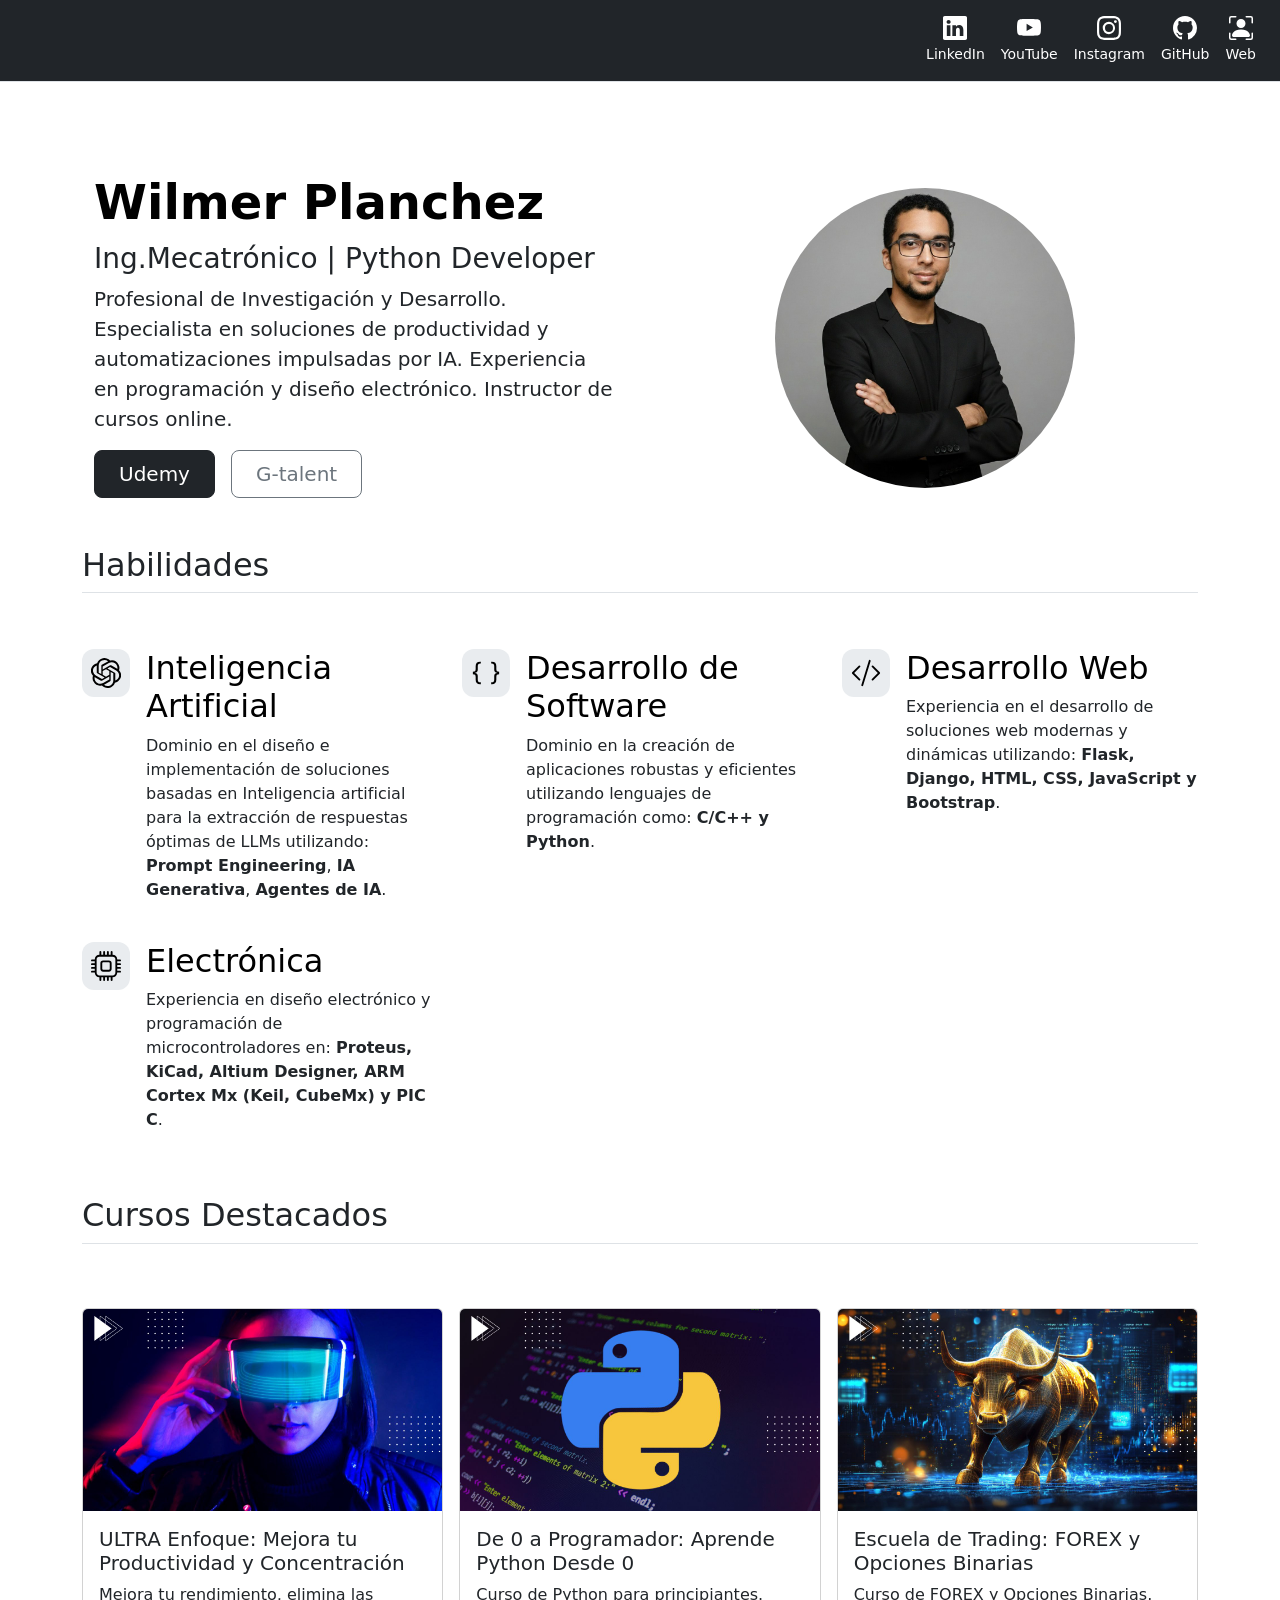
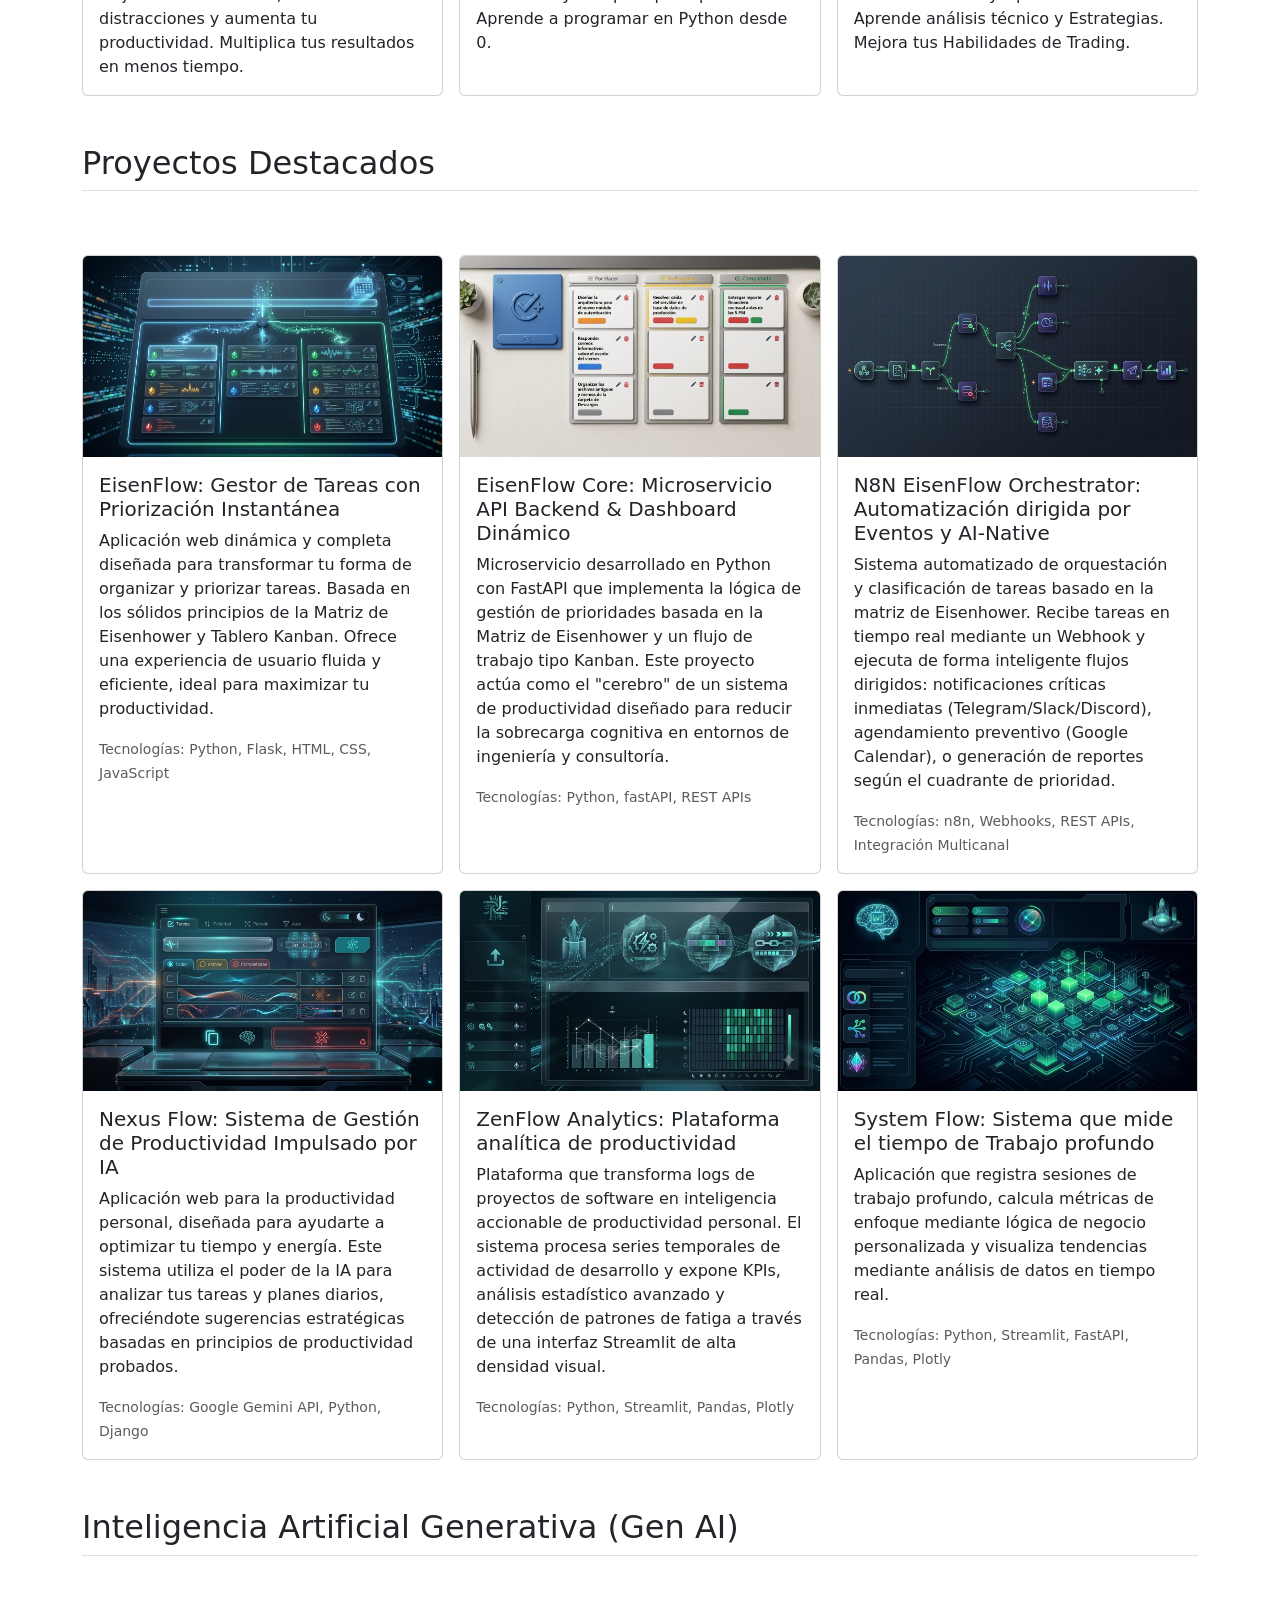
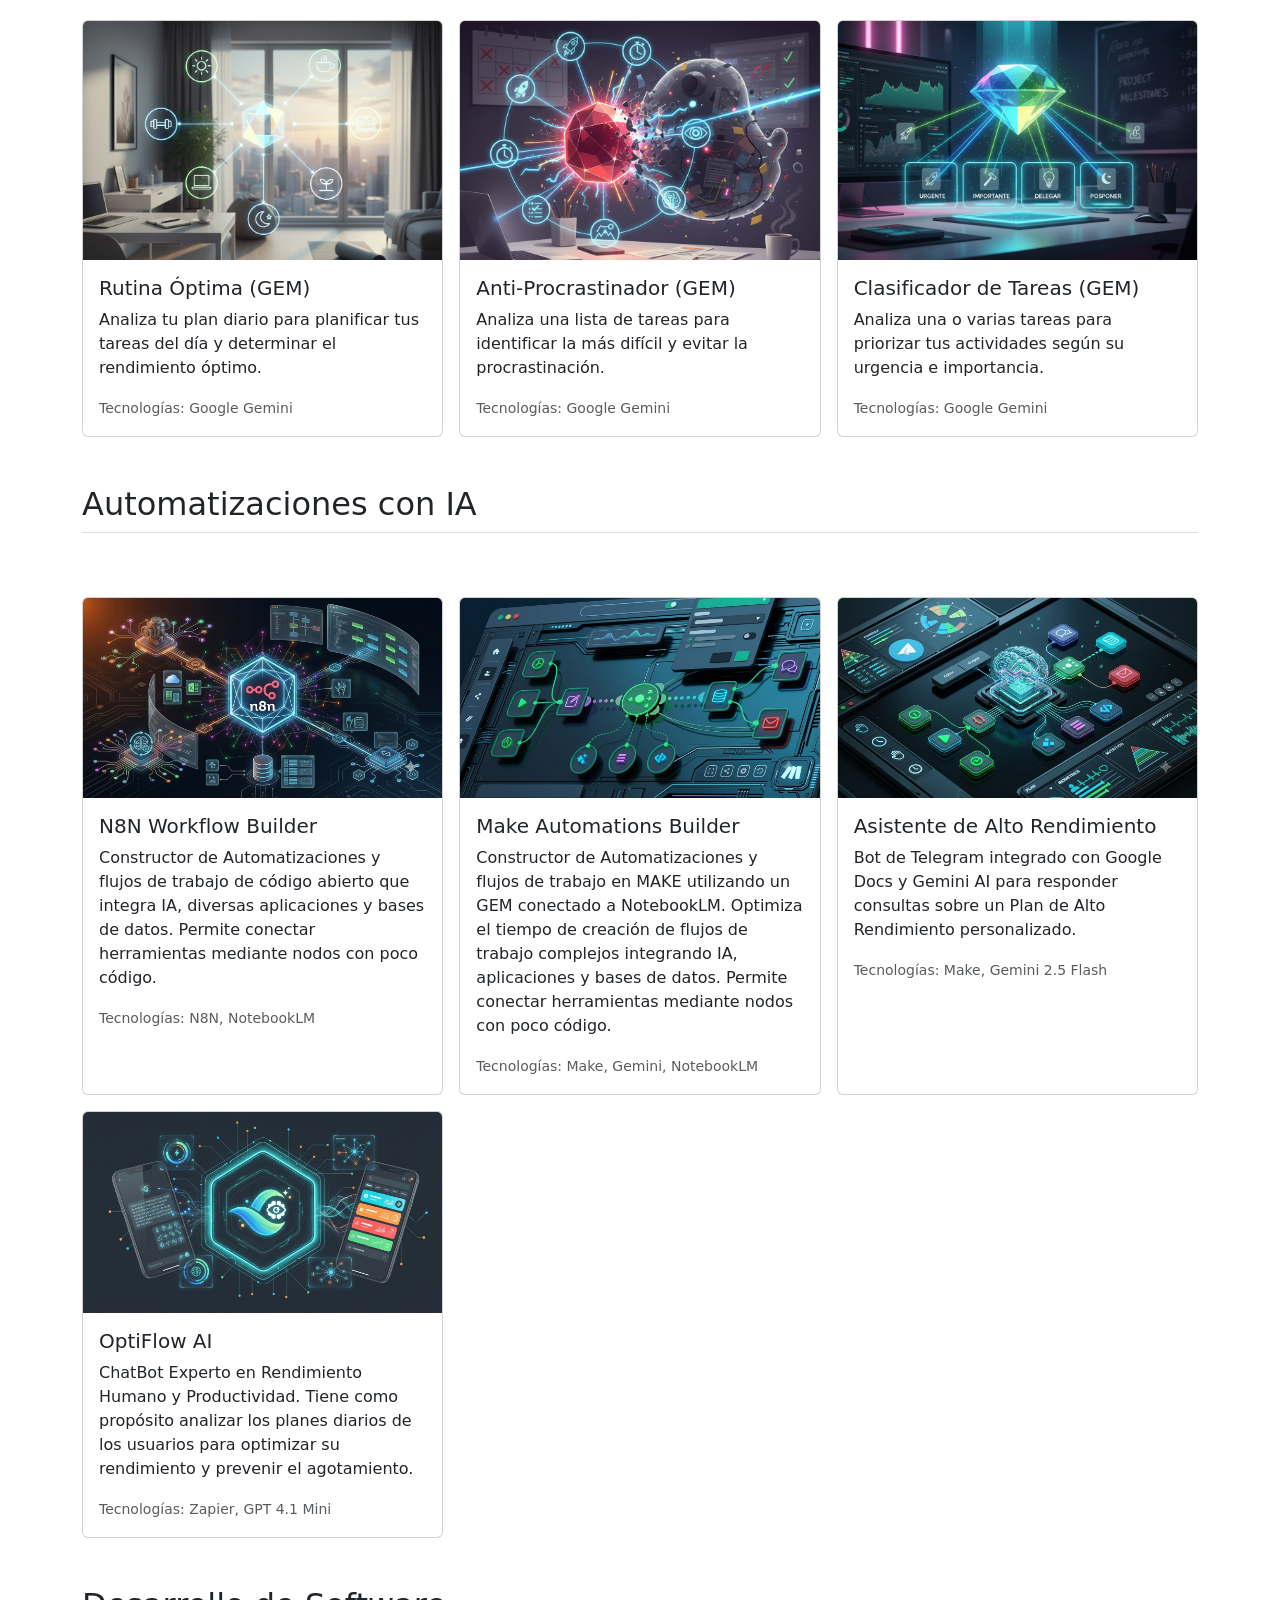
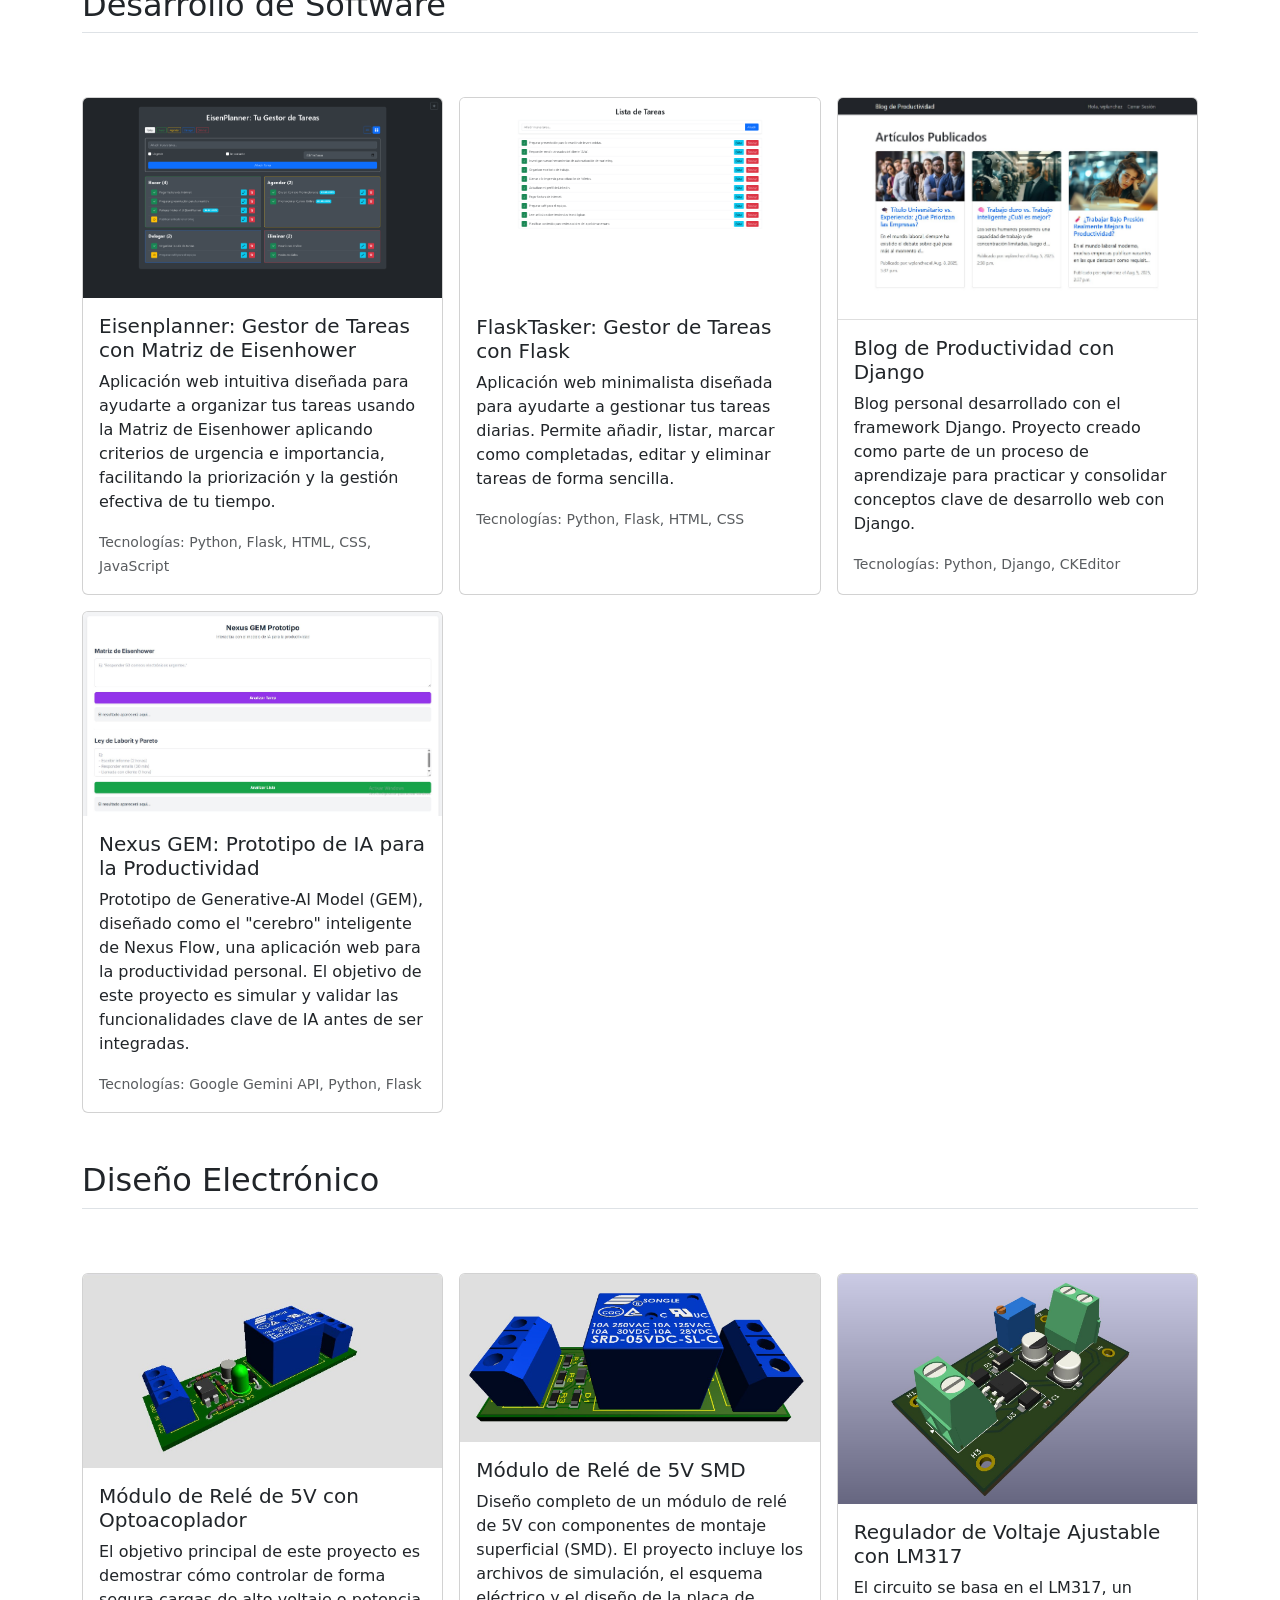
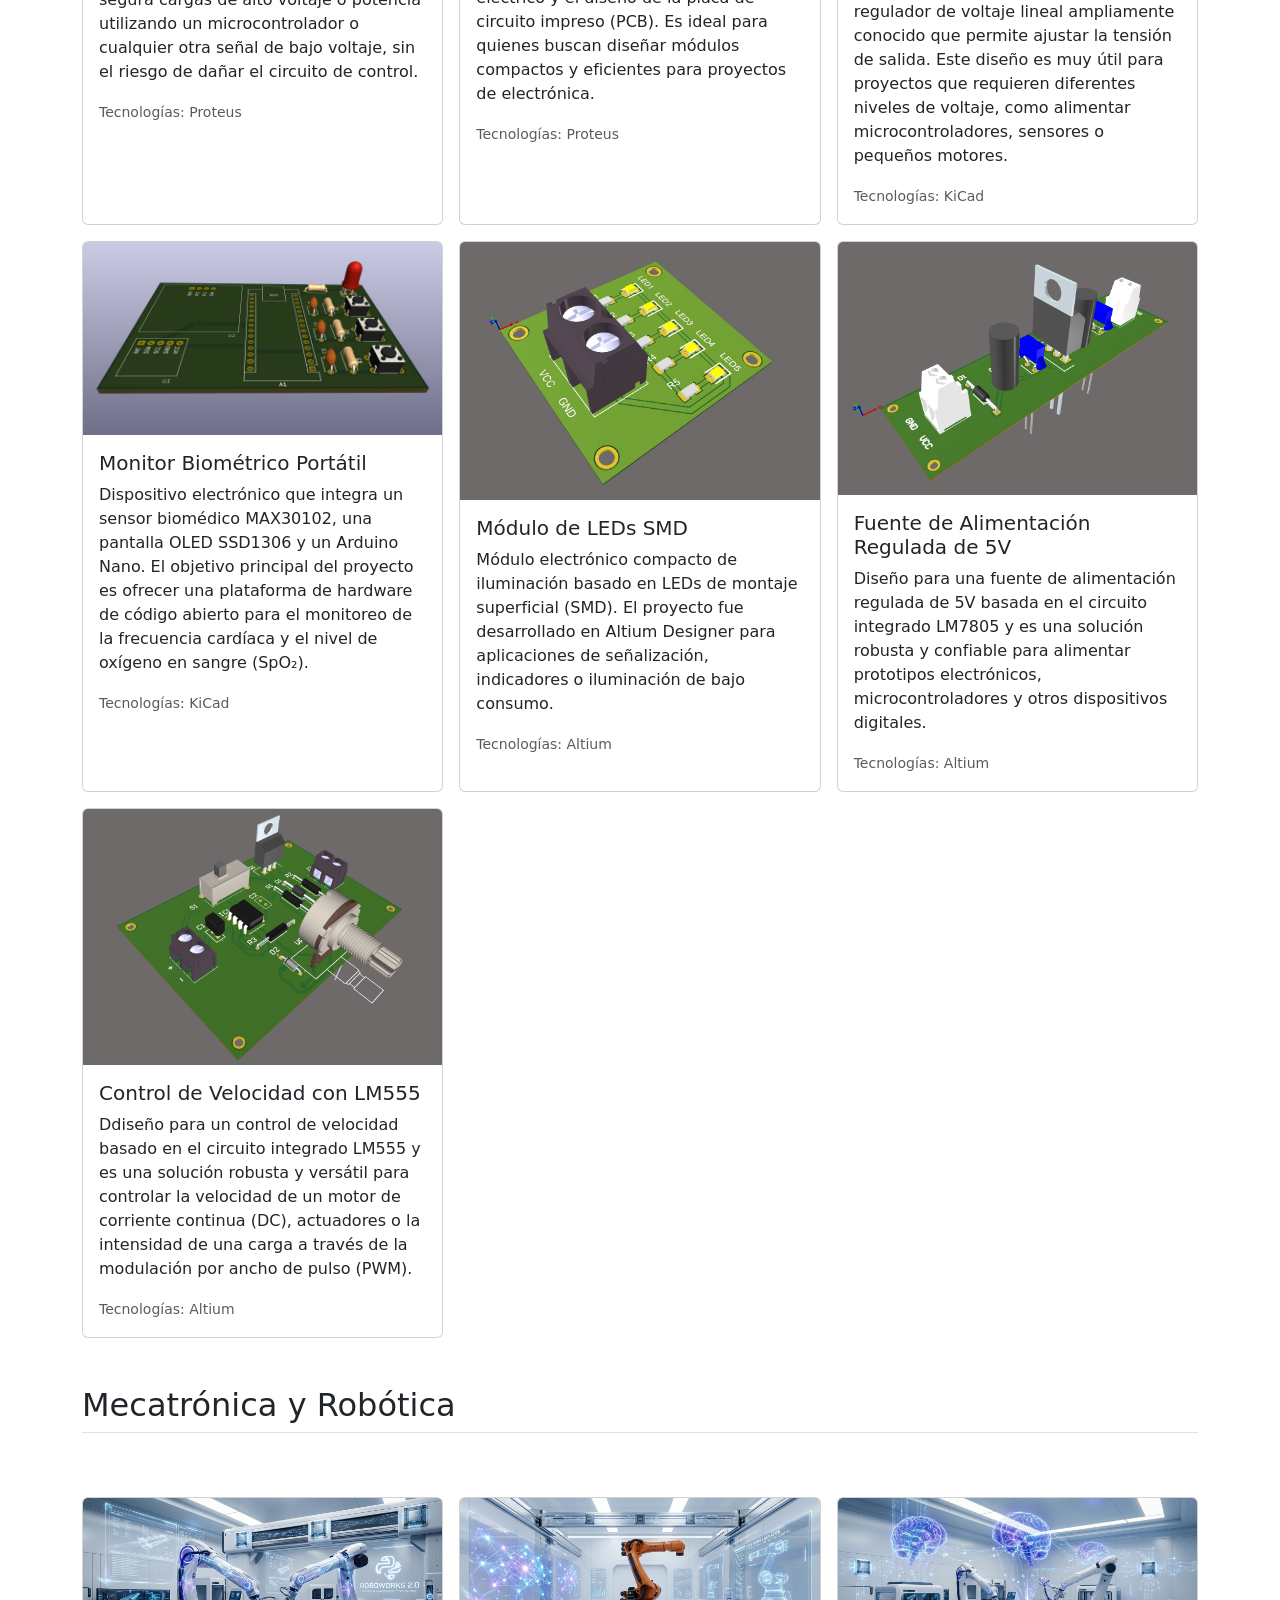
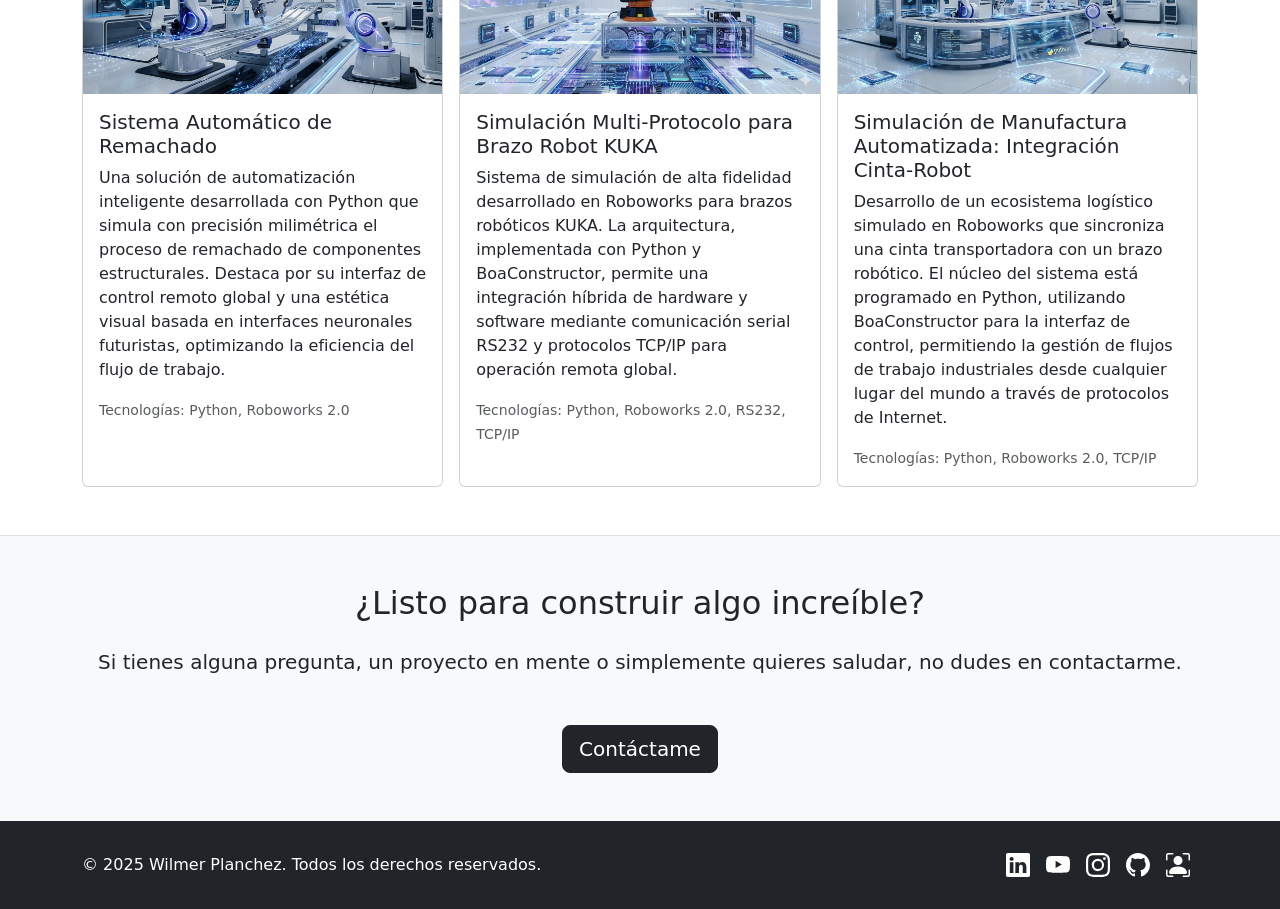
==== commit 1a9ea259: "Modified: Optimización de imagenes para una carga mas rápida" ====
--- a/index.html
+++ b/index.html
@@ -208,7 +208,7 @@
         <div class="col d-flex align-items-start">
           <div class="card" style="width: 100%; height:100%;">
             <a href="https://github.com/ingwplanchez/eisenflow" target="_blank" class="text-decoration-none text-dark">
-              <img src="./img/eisenflow-view.png" class="card-img-top" alt="...">
+              <img src="./img/eisenflow-view.jpg" class="card-img-top" alt="...">
               <div class="card-body">
                 <h5 class="card-title">EisenFlow: Gestor de Tareas con Priorización Instantánea</h5>
                 <p class="card-text">Aplicación web dinámica y completa diseñada para transformar tu forma de organizar y priorizar
@@ -222,7 +222,7 @@
         <div class="col d-flex align-items-start">
           <div class="card" style="width: 100%; height:100%;">
             <a href="https://github.com/ingwplanchez/eisenflow-core" target="_blank" class="text-decoration-none text-dark">
-              <img src="./img/eisenflow-core-view.png" class="card-img-top" alt="...">
+              <img src="./img/eisenflow-core-view.jpg" class="card-img-top" alt="...">
               <div class="card-body">
                 <h5 class="card-title">EisenFlow Core: Microservicio API Backend & Dashboard Dinámico</h5>
                 <p class="card-text">Microservicio desarrollado en Python con FastAPI que implementa la lógica de gestión de prioridades basada en la Matriz de Eisenhower y un flujo de trabajo tipo Kanban. Este proyecto actúa como el "cerebro" de un sistema de productividad diseñado para reducir la sobrecarga cognitiva en entornos de ingeniería y consultoría.</p>
@@ -235,7 +235,7 @@
         <div class="col d-flex align-items-start">
           <div class="card" style="width: 100%; height:100%;">
             <a href="https://github.com/ingwplanchez/n8n_eisenflow" target="_blank" class="text-decoration-none text-dark">
-              <img src="./img/n8n-eisenflow-view.png" class="card-img-top" alt="...">
+              <img src="./img/n8n-eisenflow-view.jpg" class="card-img-top" alt="...">
               <div class="card-body">
                 <h5 class="card-title">N8N EisenFlow Orchestrator: Automatización dirigida por Eventos y AI-Native</h5>
                 <p class="card-text">Sistema automatizado de orquestación y clasificación de tareas basado en la matriz de Eisenhower. Recibe tareas en tiempo real mediante un Webhook y ejecuta de forma inteligente flujos dirigidos: notificaciones críticas inmediatas (Telegram/Slack/Discord), agendamiento preventivo (Google Calendar), o generación de reportes según el cuadrante de prioridad.  </p>
@@ -248,7 +248,7 @@
         <div class="col d-flex align-items-start">
           <div class="card" style="width: 100%; height:100%;">
             <a href="https://github.com/ingwplanchez/nexus-flow" target="_blank" class="text-decoration-none text-dark">
-              <img src="./img/nexusflow-view.png" class="card-img-top" alt="...">
+              <img src="./img/nexusflow-view.jpg" class="card-img-top" alt="...">
               <div class="card-body">
                 <h5 class="card-title">Nexus Flow: Sistema de Gestión de Productividad Impulsado por IA</h5>
                 <p class="card-text">Aplicación web para la productividad personal, diseñada para ayudarte a optimizar tu tiempo y
@@ -263,7 +263,7 @@
         <div class="col d-flex align-items-start">
           <div class="card" style="width: 100%; height:100%;">
             <a href="https://github.com/ingwplanchez/zenflow-analytics" target="_blank" class="text-decoration-none text-dark">
-              <img src="./img/zenflow-view.png" class="card-img-top" alt="...">
+              <img src="./img/zenflow-view.jpg" class="card-img-top" alt="...">
               <div class="card-body">
                 <h5 class="card-title">ZenFlow Analytics: Plataforma analítica de productividad</h5>
                 <p class="card-text">Plataforma que transforma logs de proyectos de software en inteligencia accionable de productividad personal. El sistema procesa series temporales de actividad de desarrollo y expone KPIs, análisis estadístico avanzado y detección de patrones de fatiga a través de una interfaz Streamlit de alta densidad visual.  </p>
@@ -276,7 +276,7 @@
         <div class="col d-flex align-items-start">
           <div class="card" style="width: 100%; height:100%;">
             <a href="https://github.com/ingwplanchez/system-flow" target="_blank" class="text-decoration-none text-dark">
-              <img src="./img/system-flow-view.png" class="card-img-top" alt="...">
+              <img src="./img/system-flow-view.jpg" class="card-img-top" alt="...">
               <div class="card-body">
                 <h5 class="card-title">System Flow: Sistema que mide el tiempo de Trabajo profundo</h5>
                 <p class="card-text">Aplicación que registra sesiones de trabajo profundo, calcula métricas de enfoque mediante lógica de negocio personalizada y visualiza tendencias mediante análisis de datos en tiempo real.  </p>
@@ -320,7 +320,7 @@
           <div class="col d-flex align-items-start">
             <div class="card" style="width: 100%; height:100%;">
               <a href="https://gemini.google.com/gem/1VTJcznk2qAKaqo_zMXngTFXjiTF0yfQt?usp=sharing" target="_blank" class="text-decoration-none text-dark">
-                <img src="./img/GEM-rutina-optima.png" class="card-img-top" alt="...">
+                <img src="./img/GEM-rutina-optima.jpg" class="card-img-top" alt="...">
                 <div class="card-body">
                   <h5 class="card-title">Rutina Óptima (GEM)</h5>
                   <p class="card-text">Analiza tu plan diario para planificar tus tareas del día y determinar el rendimiento óptimo.</p>
@@ -333,7 +333,7 @@
           <div class="col d-flex align-items-start">
             <div class="card" style="width: 100%; height:100%;">
               <a href="https://gemini.google.com/gem/1xZh8YRn0gh4TqFLI-kMajV3dcl_Ij43p?usp=sharing" target="_blank" class="text-decoration-none text-dark">
-                <img src="./img/GEM-anti-procrastinador.png" class="card-img-top" alt="...">
+                <img src="./img/GEM-anti-procrastinador.jpg" class="card-img-top" alt="...">
                 <div class="card-body">
                   <h5 class="card-title">Anti-Procrastinador (GEM)</h5>
                   <p class="card-text">Analiza una lista de tareas para identificar la más difícil y evitar la procrastinación.</p>
@@ -346,7 +346,7 @@
           <div class="col d-flex align-items-start">
             <div class="card" style="width: 100%; height:100%;">
               <a href="https://gemini.google.com/gem/1PdiIiHfVz6e6jnRGdhyefowlXTGt45qs?usp=sharing" target="_blank" class="text-decoration-none text-dark">
-                <img src="./img/GEM-clasificador-de-tareas.png" class="card-img-top" alt="...">
+                <img src="./img/GEM-clasificador-de-tareas.jpg" class="card-img-top" alt="...">
                 <div class="card-body">
                   <h5 class="card-title">Clasificador de Tareas (GEM)</h5>
                   <p class="card-text">Analiza una o varias tareas para priorizar tus actividades según su urgencia e importancia.</p>
@@ -372,7 +372,7 @@
           <div class="col d-flex align-items-start">
             <div class="card" style="width: 100%; height:100%;">
               <a href="https://notebooklm.google.com/notebook/d62cdf06-f22e-470f-b53b-bccb2e7f8f7f?authuser=1" target="_blank" class="text-decoration-none text-dark">
-                <img src="./img/ia-n8n-workflow-view.png" class="card-img-top" alt="...">
+                <img src="./img/ia-n8n-workflow-view.jpg" class="card-img-top" alt="...">
                 <div class="card-body">
                   <h5 class="card-title">N8N Workflow Builder</h5>
                   <p class="card-text">Constructor de Automatizaciones y flujos de trabajo de código abierto que integra IA, diversas aplicaciones y bases de datos. Permite conectar herramientas mediante nodos con poco código.</p>
@@ -385,7 +385,7 @@
           <div class="col d-flex align-items-start">
             <div class="card" style="width: 100%; height:100%;">
               <a href="https://share.gemini.google/q5qyDCMs0S2C" target="_blank" class="text-decoration-none text-dark">
-                <img src="./img/ia-make-automations-view.png" class="card-img-top" alt="...">
+                <img src="./img/ia-make-automations-view.jpg" class="card-img-top" alt="...">
                 <div class="card-body">
                   <h5 class="card-title">Make Automations Builder</h5>
                   <p class="card-text">Constructor de Automatizaciones y flujos de trabajo en MAKE utilizando un GEM conectado a NotebookLM. Optimiza el tiempo de creación de flujos de trabajo complejos integrando IA, aplicaciones y bases de datos. Permite conectar herramientas mediante nodos con poco código.</p>
@@ -398,7 +398,7 @@
           <div class="col d-flex align-items-start">
             <div class="card" style="width: 100%; height:100%;">
               <a href="https://eu2.make.com/public/shared-scenario/7Nd89AEewiu/asistente-de-alto-rendimiento" target="_blank" class="text-decoration-none text-dark">
-                <img src="./img/ia-make-workflow-view.png" class="card-img-top" alt="...">
+                <img src="./img/ia-make-workflow-view.jpg" class="card-img-top" alt="...">
                 <div class="card-body">
                   <h5 class="card-title">Asistente de Alto Rendimiento</h5>
                   <p class="card-text">Bot de Telegram integrado con Google Docs y Gemini AI para responder consultas sobre un Plan de Alto Rendimiento personalizado.</p>
@@ -411,7 +411,7 @@
           <div class="col d-flex align-items-start">
             <div class="card" style="width: 100%; height:100%;">
               <a href="https://optiflow-ai.zapier.app/" target="_blank" class="text-decoration-none text-dark">
-                <img src="./img/ia-optiflow-view.png" class="card-img-top" alt="...">
+                <img src="./img/ia-optiflow-view.jpg" class="card-img-top" alt="...">
                 <div class="card-body">
                   <h5 class="card-title">OptiFlow AI</h5>
                   <p class="card-text">ChatBot Experto en Rendimiento Humano y Productividad. Tiene como propósito analizar los planes diarios de los usuarios para optimizar su rendimiento y prevenir el agotamiento.</p>
@@ -420,10 +420,6 @@
               </a>
             </div>
           </div>
-
-
-
-
 
         </div>
       </div>
@@ -637,7 +633,7 @@
           <div class="col d-flex align-items-start">
             <div class="card" style="width: 100%; height:100%;">
               <a href="https://youtu.be/HkxiPmOoxgM" target="_blank" class="text-decoration-none text-dark">
-                <img src="./img/robotic-automatic-system.png" class="card-img-top" alt="...">
+                <img src="./img/robotic-automatic-system.jpg" class="card-img-top" alt="...">
                 <div class="card-body">
                   <h5 class="card-title">Sistema Automático de Remachado</h5>
                   <p class="card-text">Una solución de automatización inteligente desarrollada con Python que simula con precisión milimétrica el proceso de remachado de componentes estructurales. Destaca por su interfaz de control remoto global y una estética visual basada en interfaces neuronales futuristas, optimizando la eficiencia del flujo de trabajo.</p>
@@ -650,7 +646,7 @@
           <div class="col d-flex align-items-start">
             <div class="card" style="width: 100%; height:100%;">
               <a href="https://youtu.be/VkdMoTVN7KY" target="_blank" class="text-decoration-none text-dark">
-                <img src="./img/robotic-kuka-arm.png" class="card-img-top" alt="...">
+                <img src="./img/robotic-kuka-arm.jpg" class="card-img-top" alt="...">
                 <div class="card-body">
                   <h5 class="card-title">Simulación Multi-Protocolo para Brazo Robot KUKA</h5>
                   <p class="card-text">Sistema de simulación de alta fidelidad desarrollado en Roboworks para brazos robóticos KUKA. La arquitectura, implementada con Python y BoaConstructor, permite una integración híbrida de hardware y software mediante comunicación serial RS232 y protocolos TCP/IP para operación remota global.</p>
@@ -663,7 +659,7 @@
           <div class="col d-flex align-items-start">
             <div class="card" style="width: 100%; height:100%;">
               <a href="https://youtu.be/nvu9LyIAh5c" target="_blank" class="text-decoration-none text-dark">
-                <img src="./img/robotic-band-conveyor.png" class="card-img-top" alt="...">
+                <img src="./img/robotic-band-conveyor.jpg" class="card-img-top" alt="...">
                 <div class="card-body">
                   <h5 class="card-title">Simulación de Manufactura Automatizada: Integración Cinta-Robot</h5>
                   <p class="card-text">Desarrollo de un ecosistema logístico simulado en Roboworks que sincroniza una cinta transportadora con un brazo robótico. El núcleo del sistema está programado en Python, utilizando BoaConstructor para la interfaz de control, permitiendo la gestión de flujos de trabajo industriales desde cualquier lugar del mundo a través de protocolos de Internet.</p>
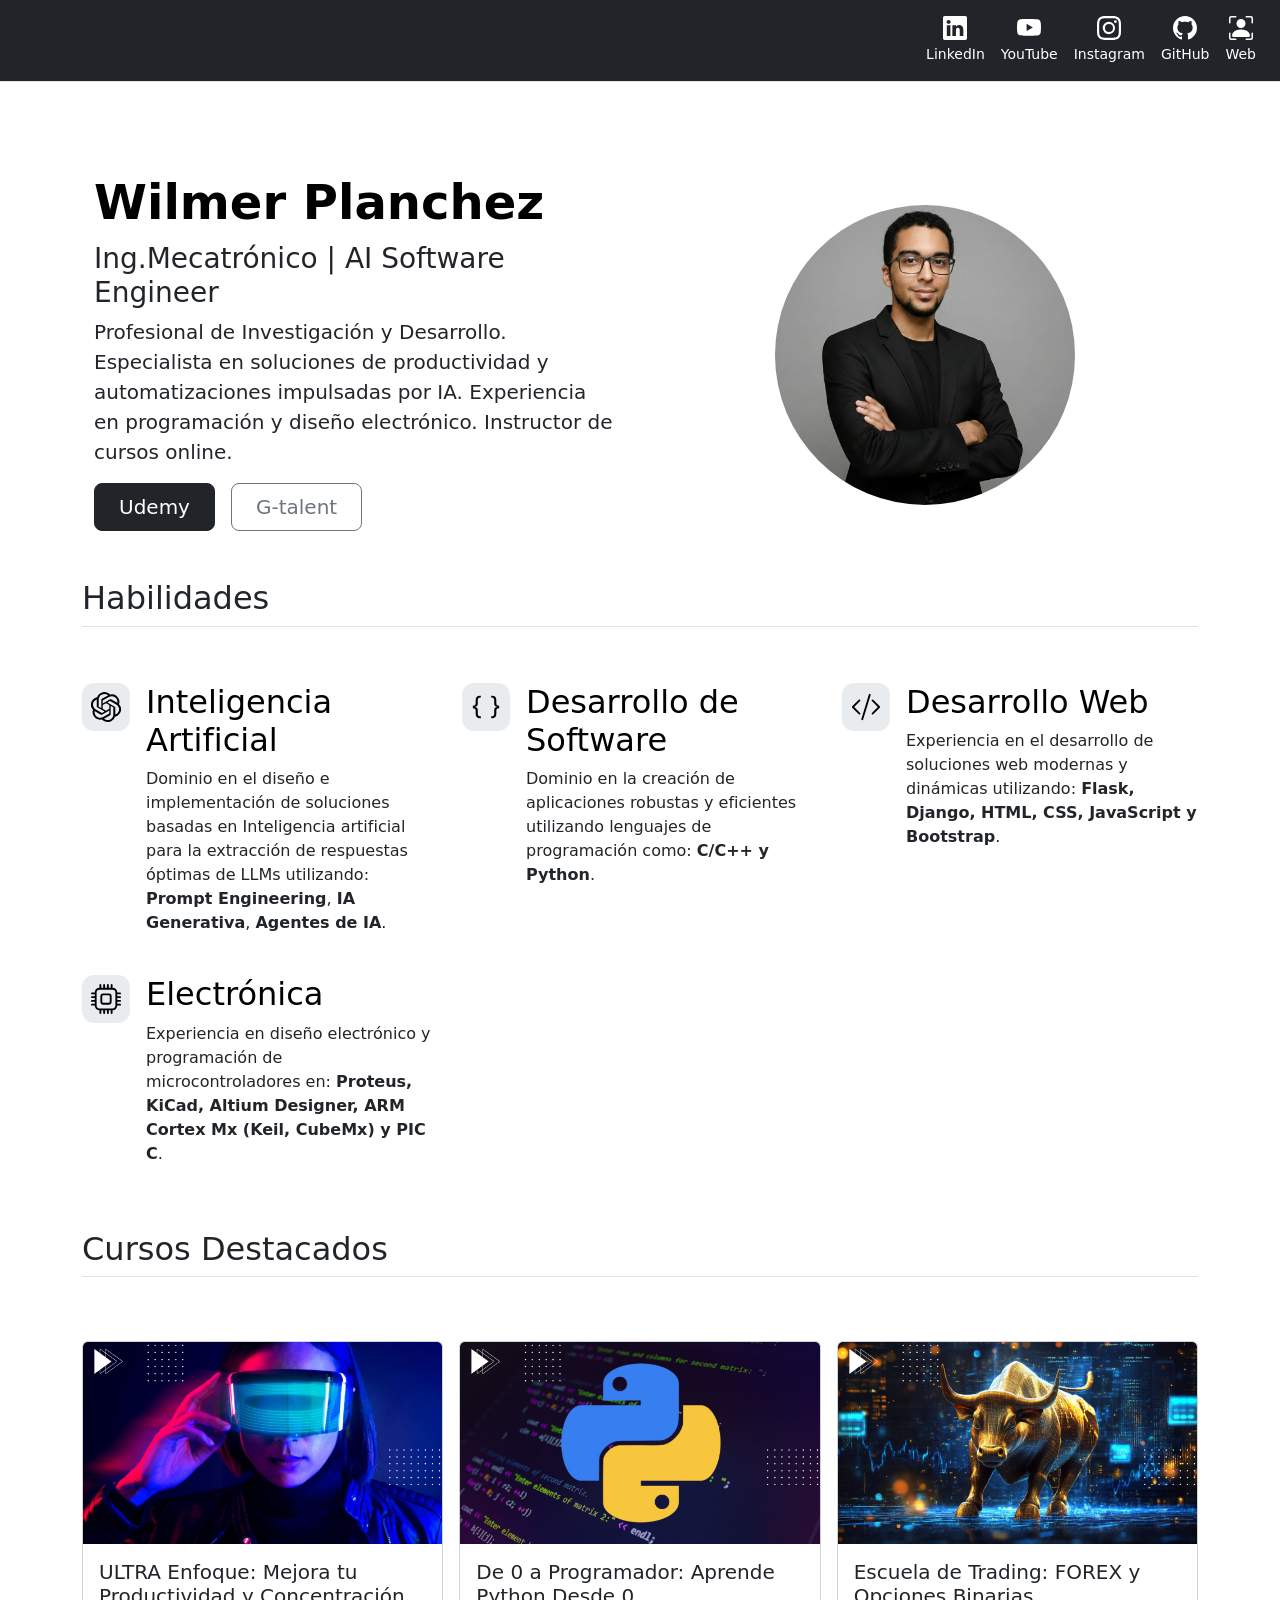
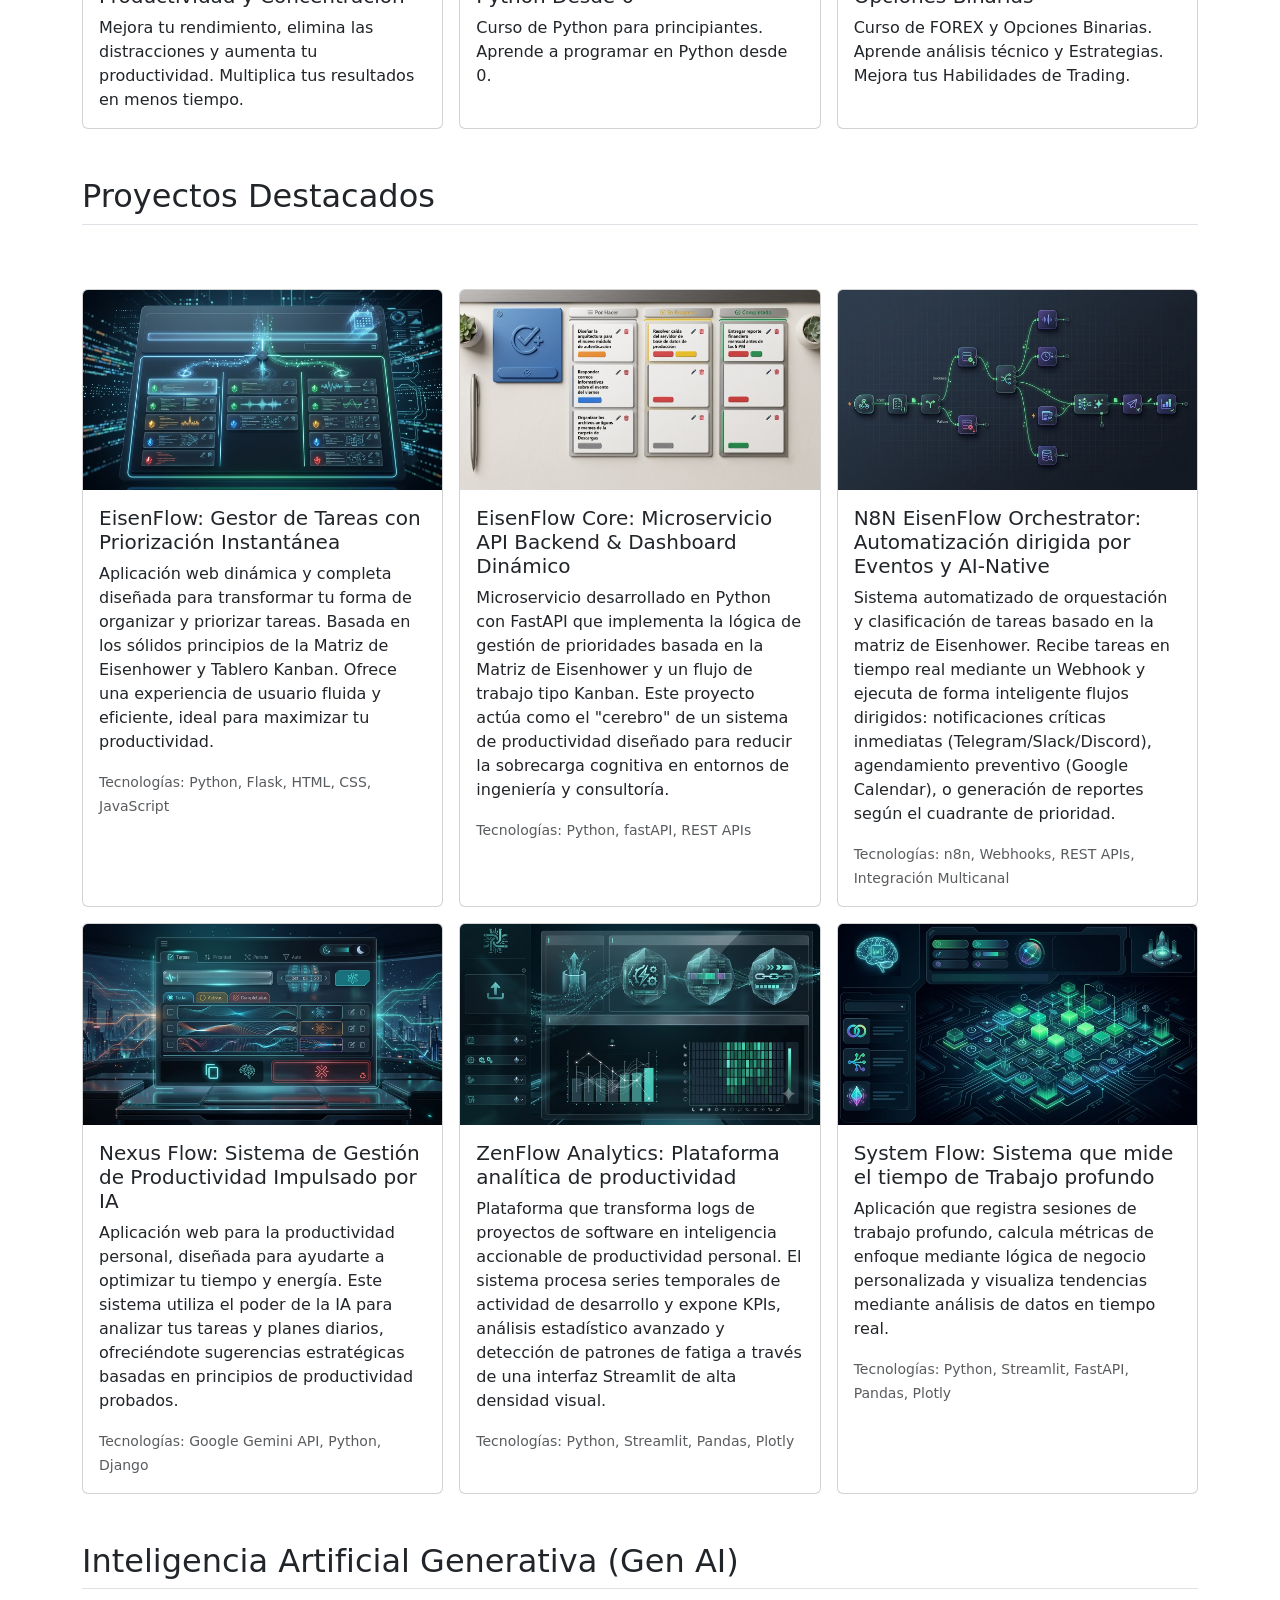
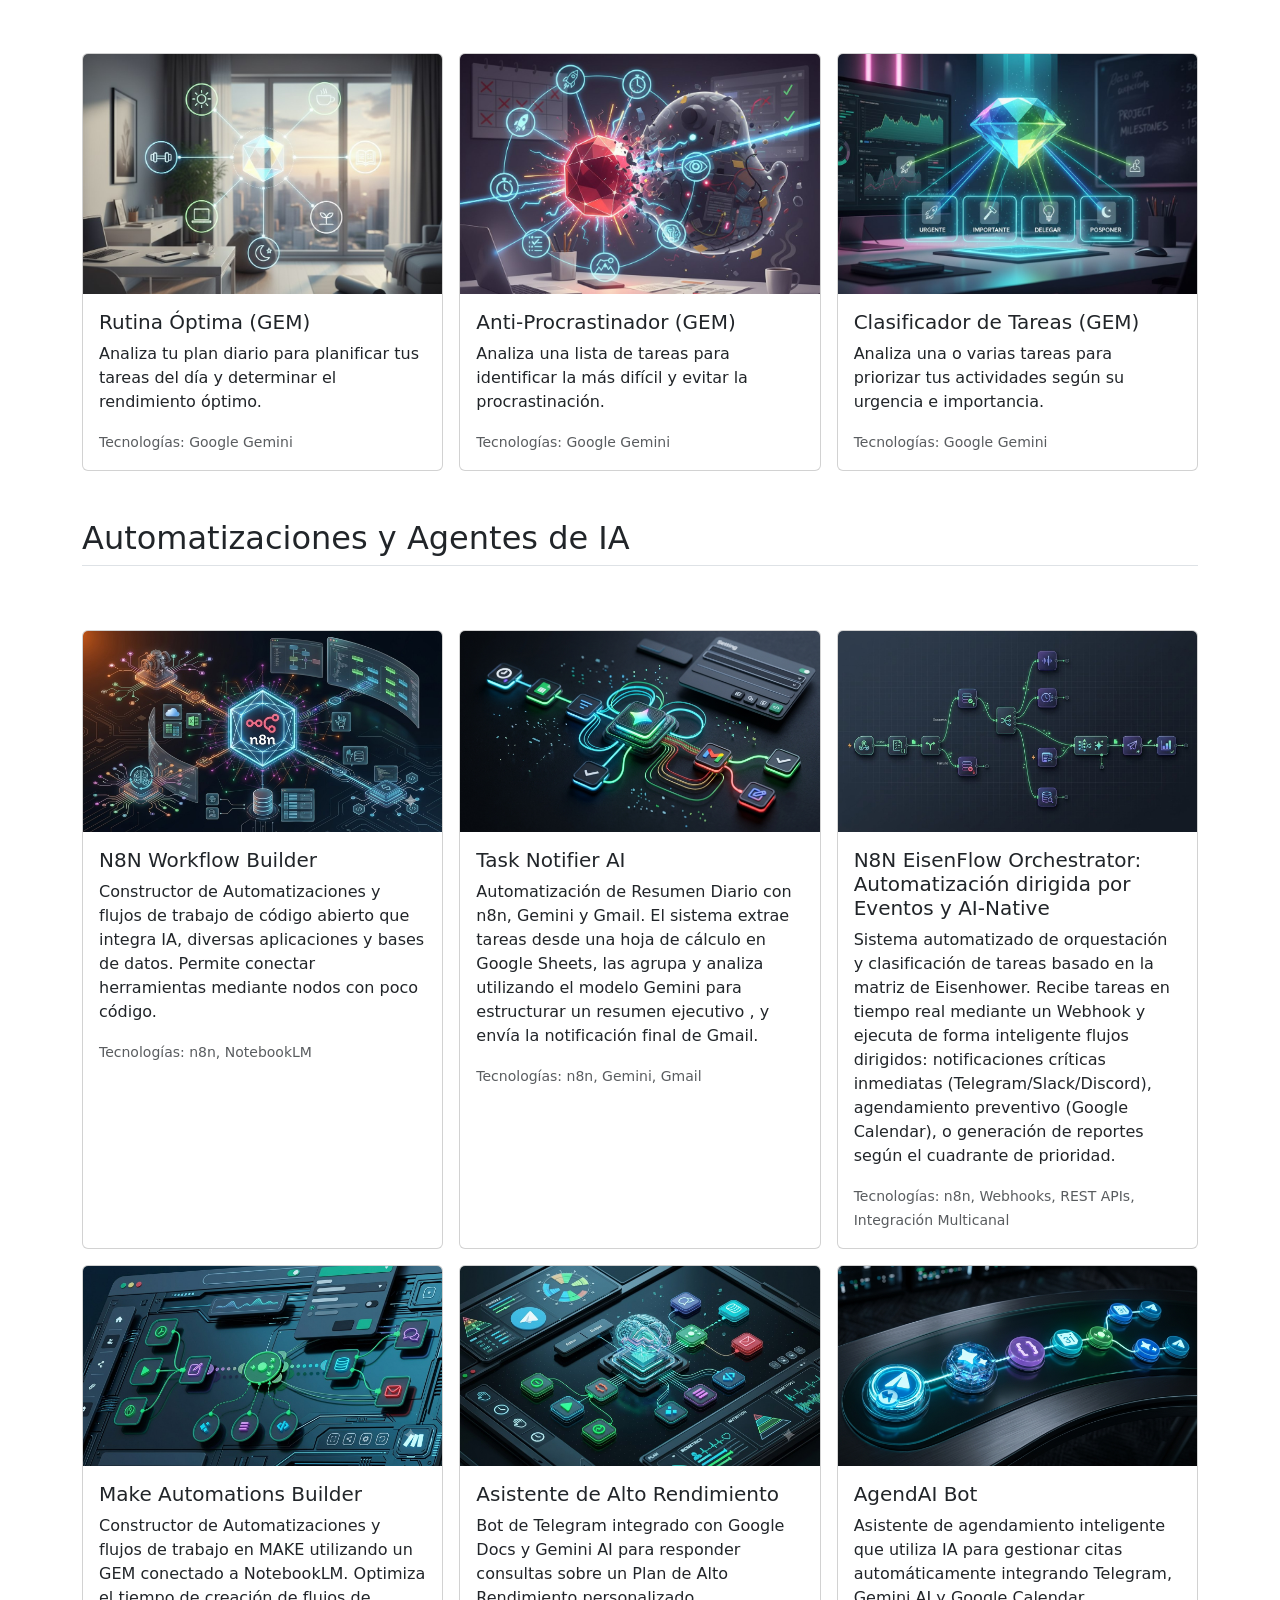
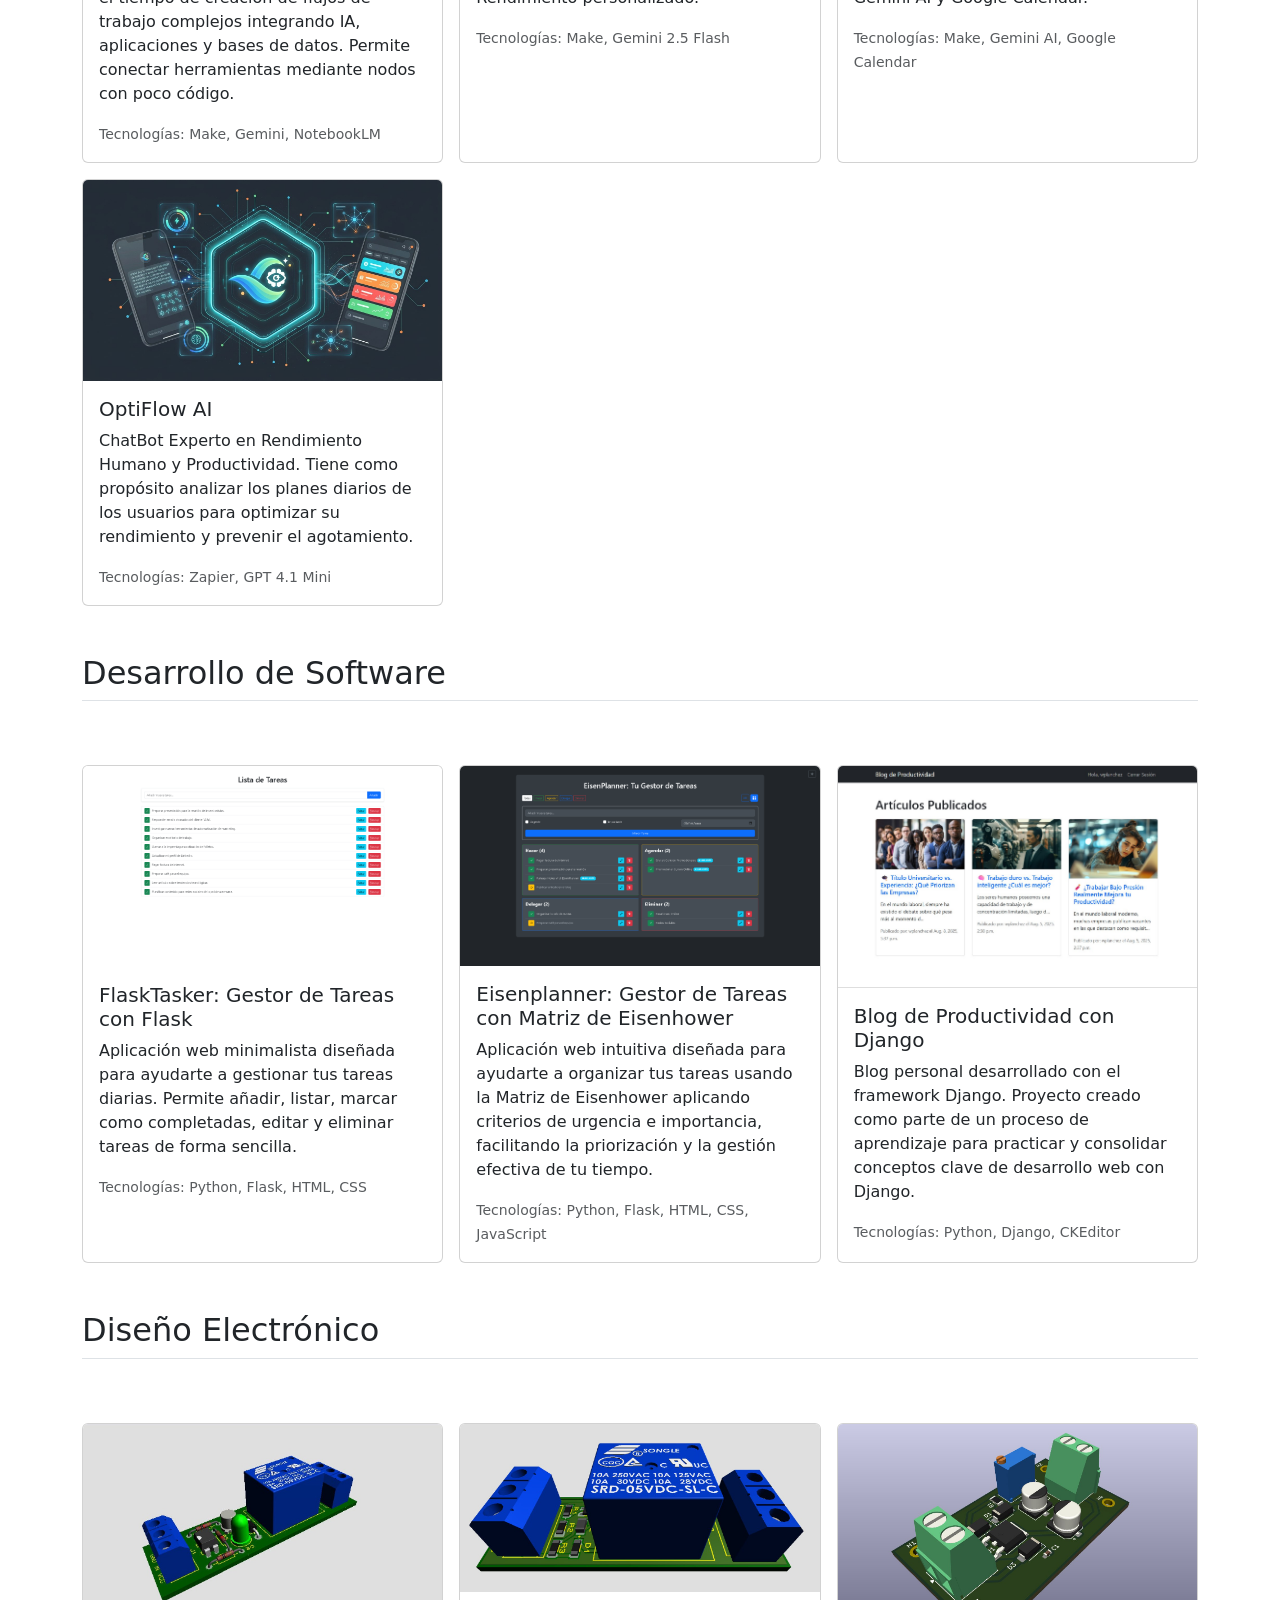
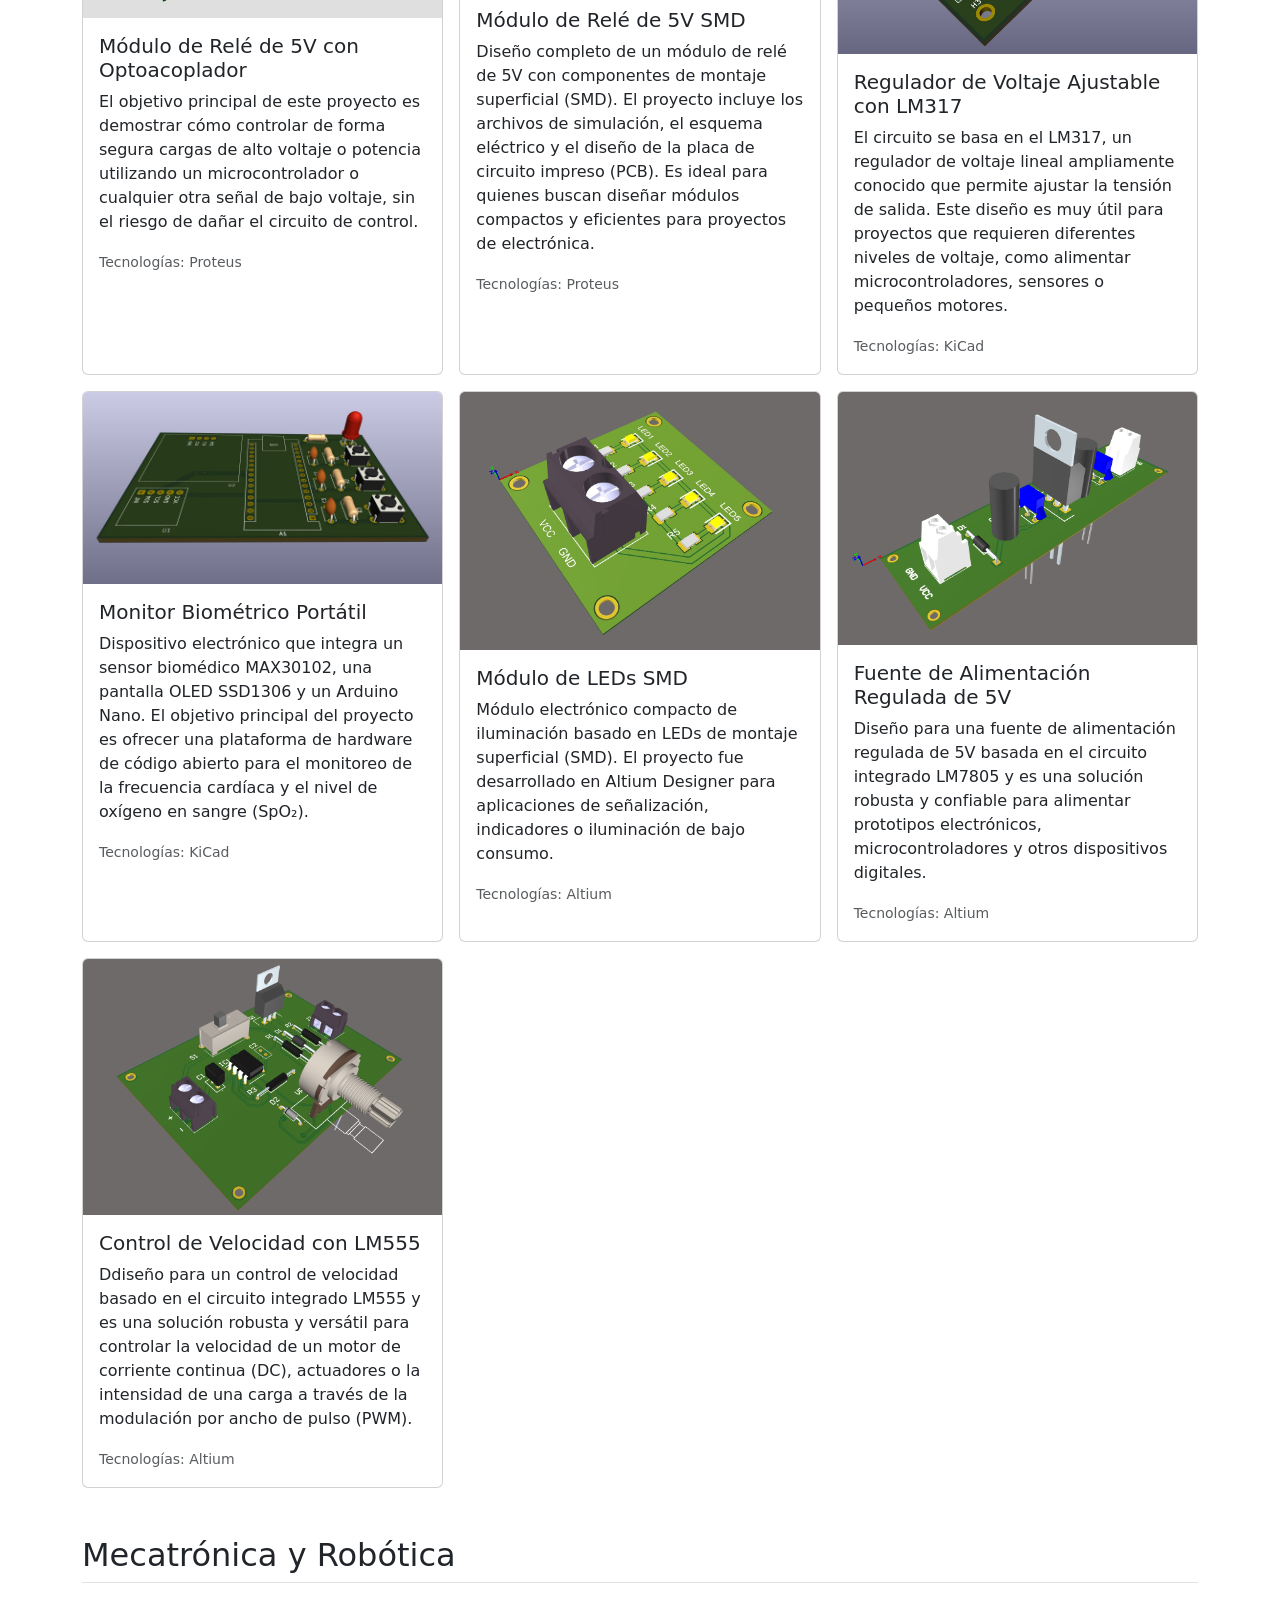
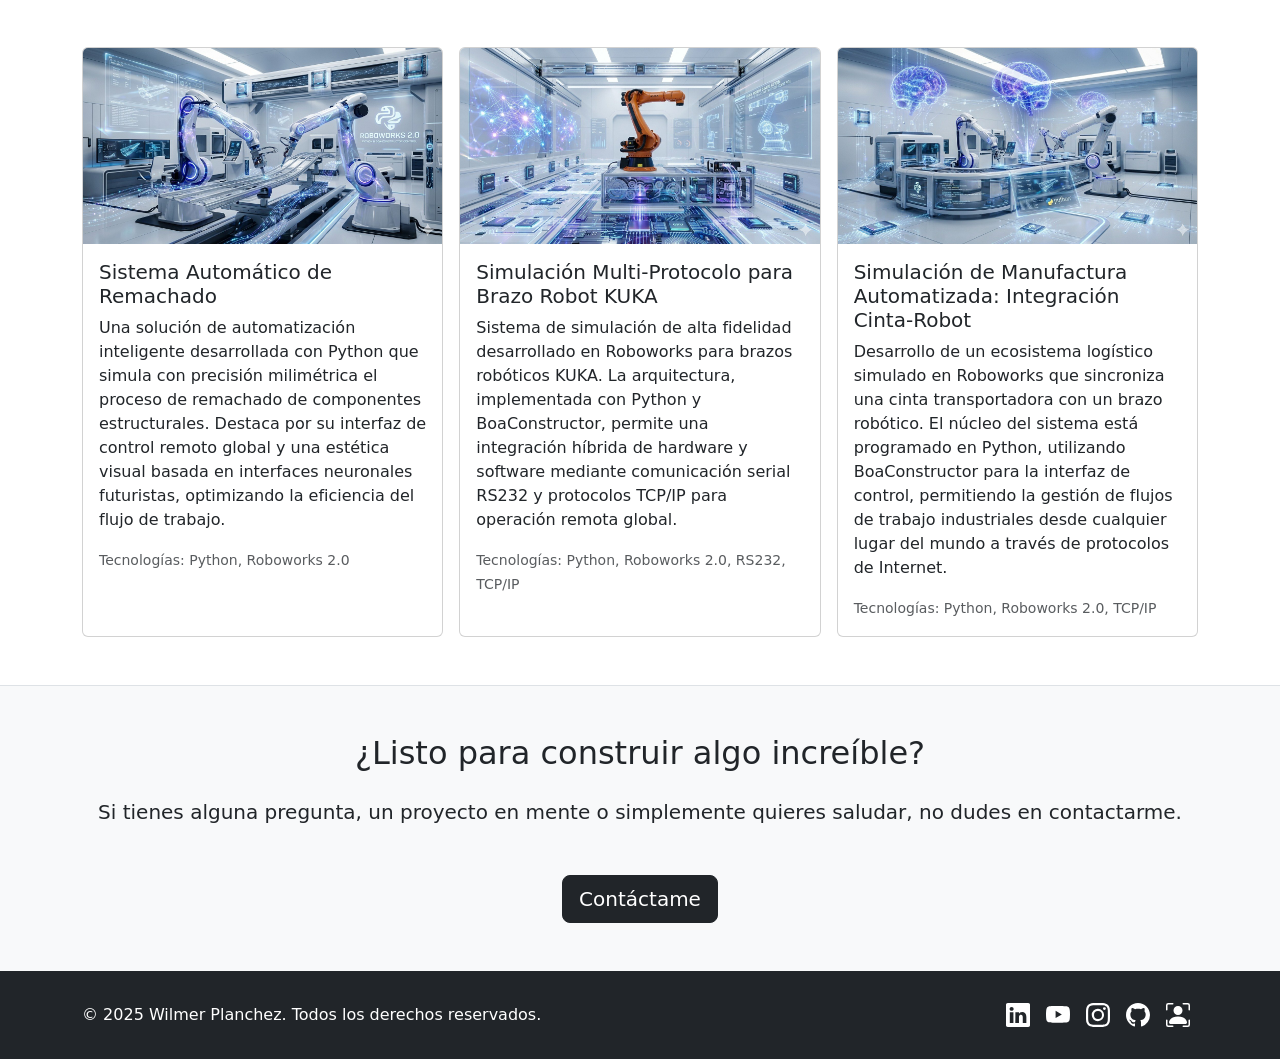
==== commit db4aff45: "Modified: Se agregan nuevos proyectos y se ordena la estructura de las secciones" ====
--- a/index.html
+++ b/index.html
@@ -74,7 +74,7 @@
       </div>
       <div class="col-lg-6 text-center text-lg-start">
         <h1 class="display-5 fw-bold text-body-emphasis lh-1 mb-3">Wilmer Planchez</h1>
-        <h3>Ing.Mecatrónico | Python Developer</h3>
+        <h3>Ing.Mecatrónico | AI Software Engineer</h3>
         <p class="lead">Profesional de Investigación y Desarrollo. Especialista en soluciones de productividad y automatizaciones impulsadas por IA. Experiencia en programación y diseño electrónico. Instructor de cursos online.</p>
         <div class="d-grid gap-2 d-md-flex justify-content-md-center justify-content-lg-start">
           <a href="https://www.udemy.com/user/wilmerplanchez2" target="_blank">
@@ -287,8 +287,6 @@
           </div>
         </div>
 
-
-
         <!--
         <div class="col d-flex align-items-start">
           <div class="card" style="width: 100%; height:100%;">
@@ -358,14 +356,14 @@
         </div>
       </div>
 
-  <!-- Automatizacions con IA. -->    
+  <!-- Automatizaciones con IA -->    
   </section>
 
     <section id="agentes">
 
       <div class="container mb-5">
       
-	      <h2 class="pb-2 border-bottom">Automatizaciones con IA</h2> 
+	      <h2 class="pb-2 border-bottom">Automatizaciones y Agentes de IA</h2> 
 
         <div class="row row-cols-1 row-cols-sm-2 row-cols-md-3 g-3 mt-5"> 
 
@@ -376,8 +374,34 @@
                 <div class="card-body">
                   <h5 class="card-title">N8N Workflow Builder</h5>
                   <p class="card-text">Constructor de Automatizaciones y flujos de trabajo de código abierto que integra IA, diversas aplicaciones y bases de datos. Permite conectar herramientas mediante nodos con poco código.</p>
-                  <p class="card-text"><small class="text-muted">Tecnologías: N8N, NotebookLM</small></p>
-                  </div>
+                  <p class="card-text"><small class="text-muted">Tecnologías: n8n, NotebookLM</small></p>
+                  </div>
+              </a>
+            </div>
+          </div>
+
+          <div class="col d-flex align-items-start">
+            <div class="card" style="width: 100%; height:100%;">
+              <a href="https://github.com/ingwplanchez/n8n-task-notifier" target="_blank" class="text-decoration-none text-dark">
+                <img src="./img/ia-n8n-task-notifier.png" class="card-img-top" alt="...">
+                <div class="card-body">
+                  <h5 class="card-title">Task Notifier AI</h5>
+                  <p class="card-text">Automatización de Resumen Diario con n8n, Gemini y Gmail. El sistema extrae tareas desde una hoja de cálculo en Google Sheets, las agrupa y analiza utilizando el modelo Gemini para estructurar un resumen ejecutivo , y envía la notificación final de Gmail.</p>
+                  <p class="card-text"><small class="text-muted">Tecnologías: n8n, Gemini, Gmail</small></p>
+                  </div>
+              </a>
+            </div>
+          </div>
+
+          <div class="col d-flex align-items-start">
+            <div class="card" style="width: 100%; height:100%;">
+              <a href="https://github.com/ingwplanchez/n8n_eisenflow" target="_blank" class="text-decoration-none text-dark">
+                <img src="./img/n8n-eisenflow-view.jpg" class="card-img-top" alt="...">
+                <div class="card-body">
+                  <h5 class="card-title">N8N EisenFlow Orchestrator: Automatización dirigida por Eventos y AI-Native</h5>
+                  <p class="card-text">Sistema automatizado de orquestación y clasificación de tareas basado en la matriz de Eisenhower. Recibe tareas en tiempo real mediante un Webhook y ejecuta de forma inteligente flujos dirigidos: notificaciones críticas inmediatas (Telegram/Slack/Discord), agendamiento preventivo (Google Calendar), o generación de reportes según el cuadrante de prioridad.  </p>
+                  <p class="card-text"><small class="text-muted">Tecnologías: n8n, Webhooks, REST APIs, Integración Multicanal</small></p>
+                </div>
               </a>
             </div>
           </div>
@@ -410,6 +434,19 @@
 
           <div class="col d-flex align-items-start">
             <div class="card" style="width: 100%; height:100%;">
+              <a href="https://eu2.make.com/public/shared-scenario/t9V0D9uzl3Y/agend-ai-ai-powered-appointment-bot" target="_blank" class="text-decoration-none text-dark">
+                <img src="./img/ia-make-agendAI-bot.png" class="card-img-top" alt="...">
+                <div class="card-body">
+                  <h5 class="card-title">AgendAI Bot</h5>
+                  <p class="card-text">Asistente de agendamiento inteligente que utiliza IA para gestionar citas automáticamente integrando Telegram, Gemini AI y Google Calendar.</p>
+                  <p class="card-text"><small class="text-muted">Tecnologías: Make, Gemini AI, Google Calendar</small></p>
+                  </div>
+              </a>
+            </div>
+          </div>
+
+          <div class="col d-flex align-items-start">
+            <div class="card" style="width: 100%; height:100%;">
               <a href="https://optiflow-ai.zapier.app/" target="_blank" class="text-decoration-none text-dark">
                 <img src="./img/ia-optiflow-view.jpg" class="card-img-top" alt="...">
                 <div class="card-body">
@@ -434,6 +471,20 @@
 	      <h2 class="pb-2 border-bottom">Desarrollo de Software</h2> 
 
         <div class="row row-cols-1 row-cols-sm-2 row-cols-md-3 g-3 mt-5"> 
+
+          <div class="col d-flex align-items-start">
+            <div class="card" style="width: 100%; height:100%;">
+              <a href="https://github.com/ingwplanchez/flasktasker" target="_blank" class="text-decoration-none text-dark">
+                <img src="./img/flasktasker.png" class="card-img-top" alt="...">
+                <div class="card-body">
+                  <h5 class="card-title">FlaskTasker: Gestor de Tareas con Flask</h5>
+                  <p class="card-text">Aplicación web minimalista diseñada para ayudarte a gestionar tus tareas diarias. Permite añadir,
+                    listar, marcar como completadas, editar y eliminar tareas de forma sencilla.</p>
+                  <p class="card-text"><small class="text-muted">Tecnologías: Python, Flask, HTML, CSS</small></p>
+                  </div>
+              </a>
+            </div>
+          </div>
 
           <div class="col d-flex align-items-start">
             <div class="card" style="width: 100%; height:100%;">
@@ -449,21 +500,7 @@
               </a>
             </div>
           </div>
-
-        <div class="col d-flex align-items-start">
-            <div class="card" style="width: 100%; height:100%;">
-              <a href="https://github.com/ingwplanchez/flasktasker" target="_blank" class="text-decoration-none text-dark">
-                <img src="./img/flasktasker.png" class="card-img-top" alt="...">
-                <div class="card-body">
-                  <h5 class="card-title">FlaskTasker: Gestor de Tareas con Flask</h5>
-                  <p class="card-text">Aplicación web minimalista diseñada para ayudarte a gestionar tus tareas diarias. Permite añadir,
-                    listar, marcar como completadas, editar y eliminar tareas de forma sencilla.</p>
-                  <p class="card-text"><small class="text-muted">Tecnologías: Python, Flask, HTML, CSS</small></p>
-                  </div>
-              </a>
-            </div>
-          </div>
-
+ 
           <div class="col d-flex align-items-start">
             <div class="card" style="width: 100%; height:100%;">
               <a href="https://github.com/ingwplanchez/django-productivity-blog" target="_blank" class="text-decoration-none text-dark">
@@ -478,6 +515,7 @@
             </div>
           </div>
 
+          <!--
           <div class="col d-flex align-items-start">
             <div class="card" style="width: 100%; height:100%;">
               <a href="https://github.com/ingwplanchez/nexus-gem" target="_blank" class="text-decoration-none text-dark">
@@ -492,6 +530,7 @@
               </a>
             </div>
           </div>
+          -->
 
         </div>
       </div>
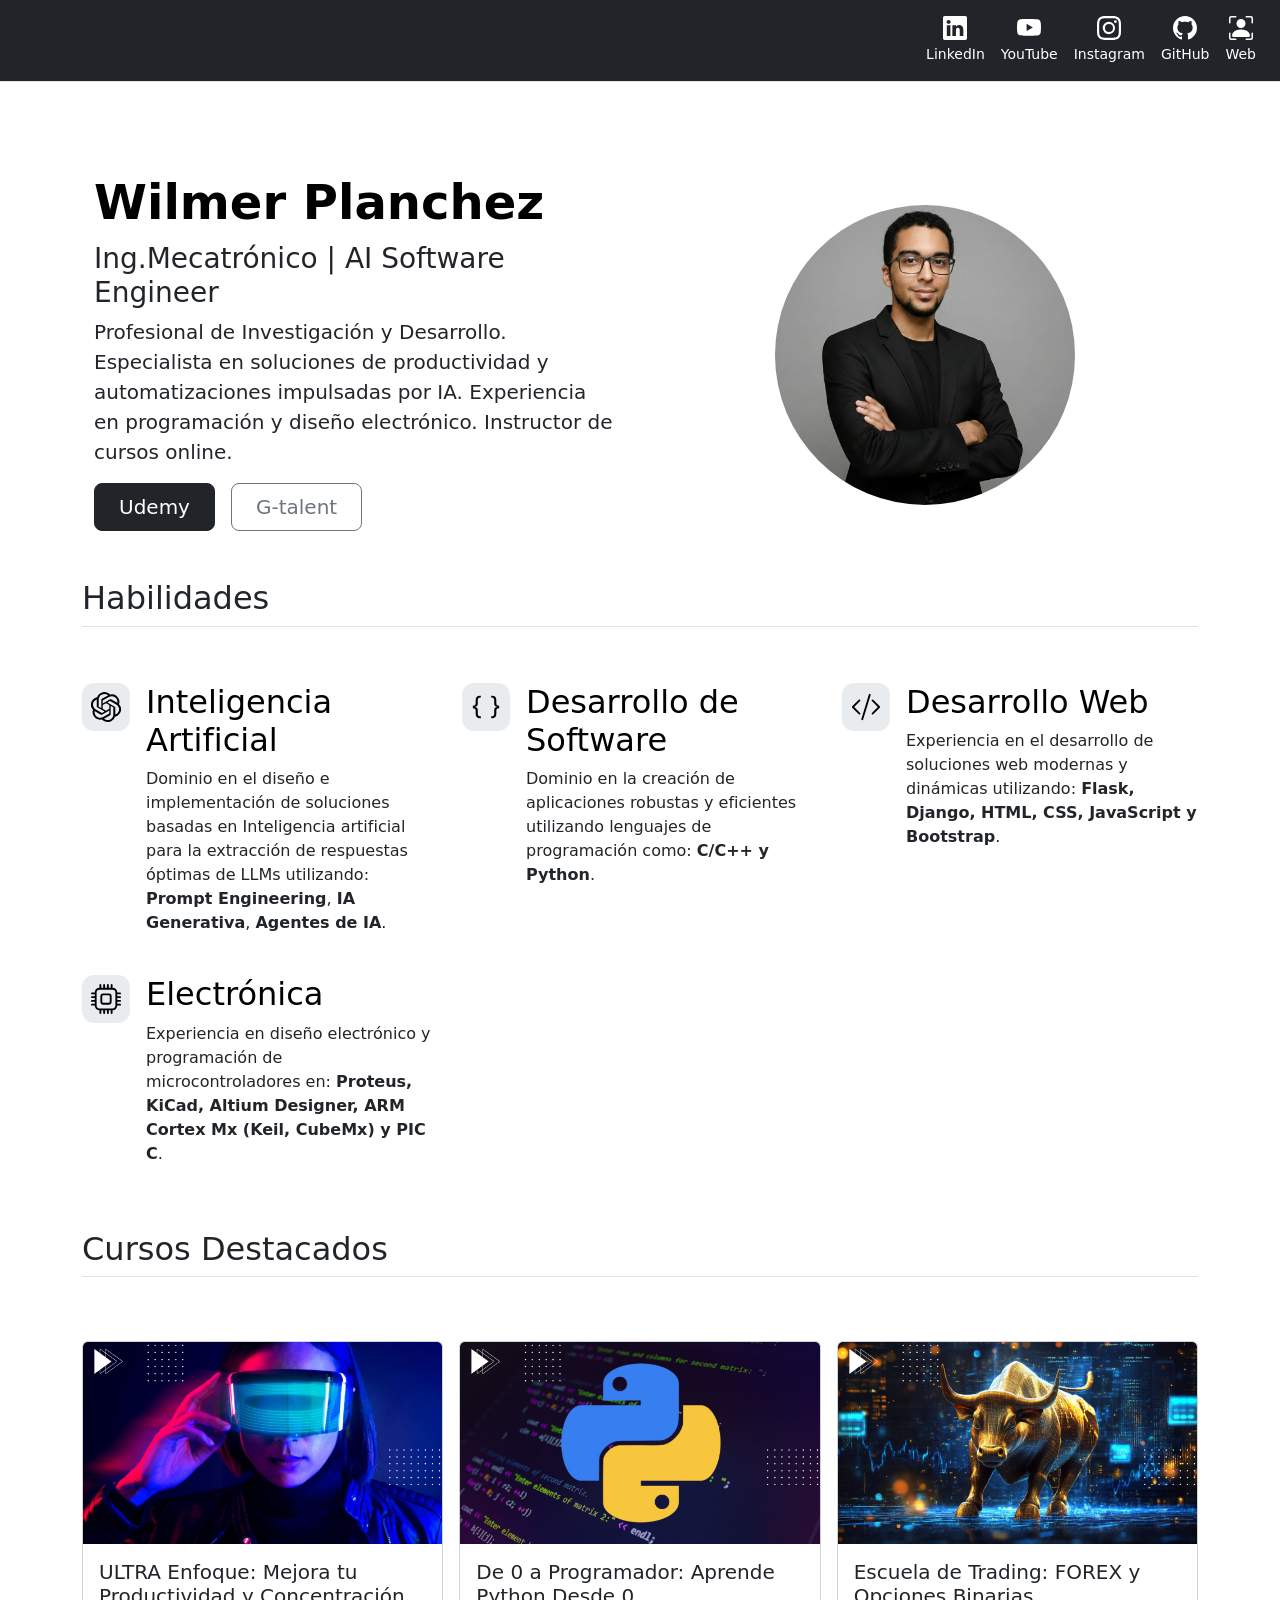
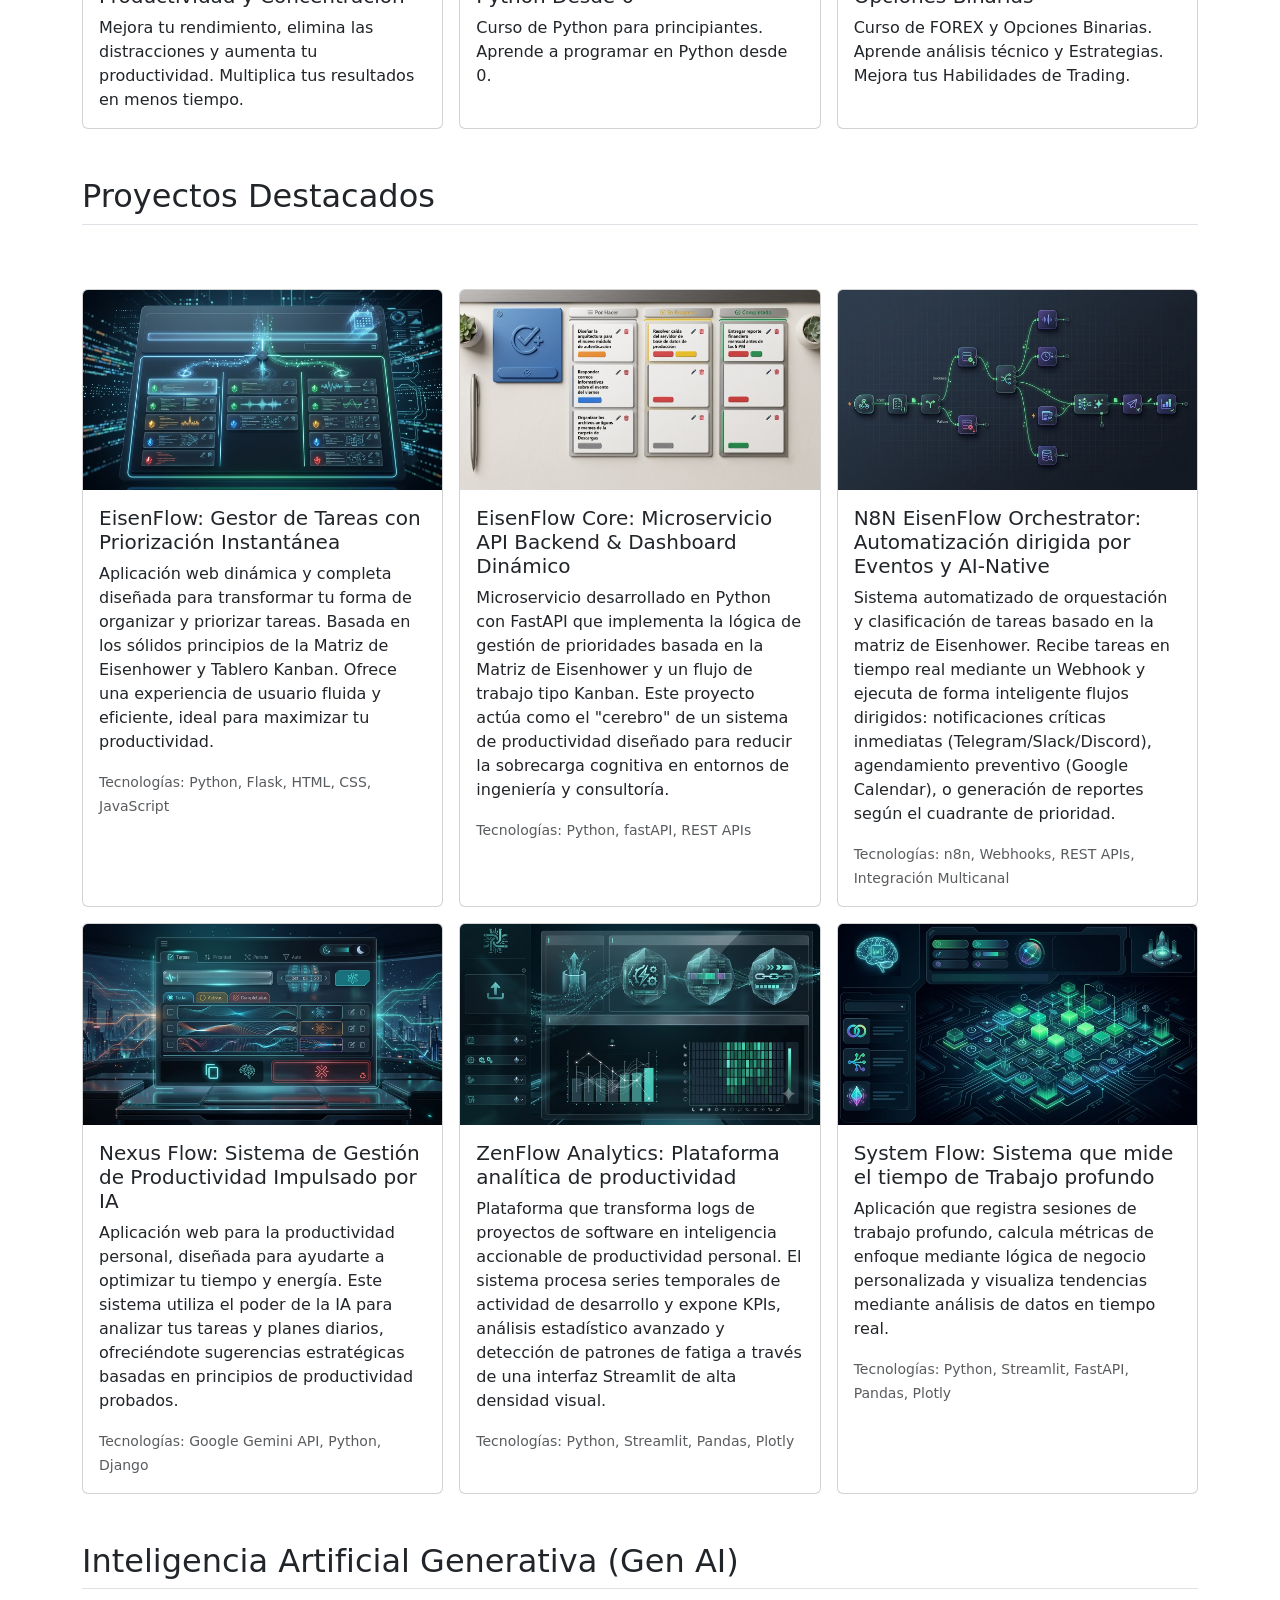
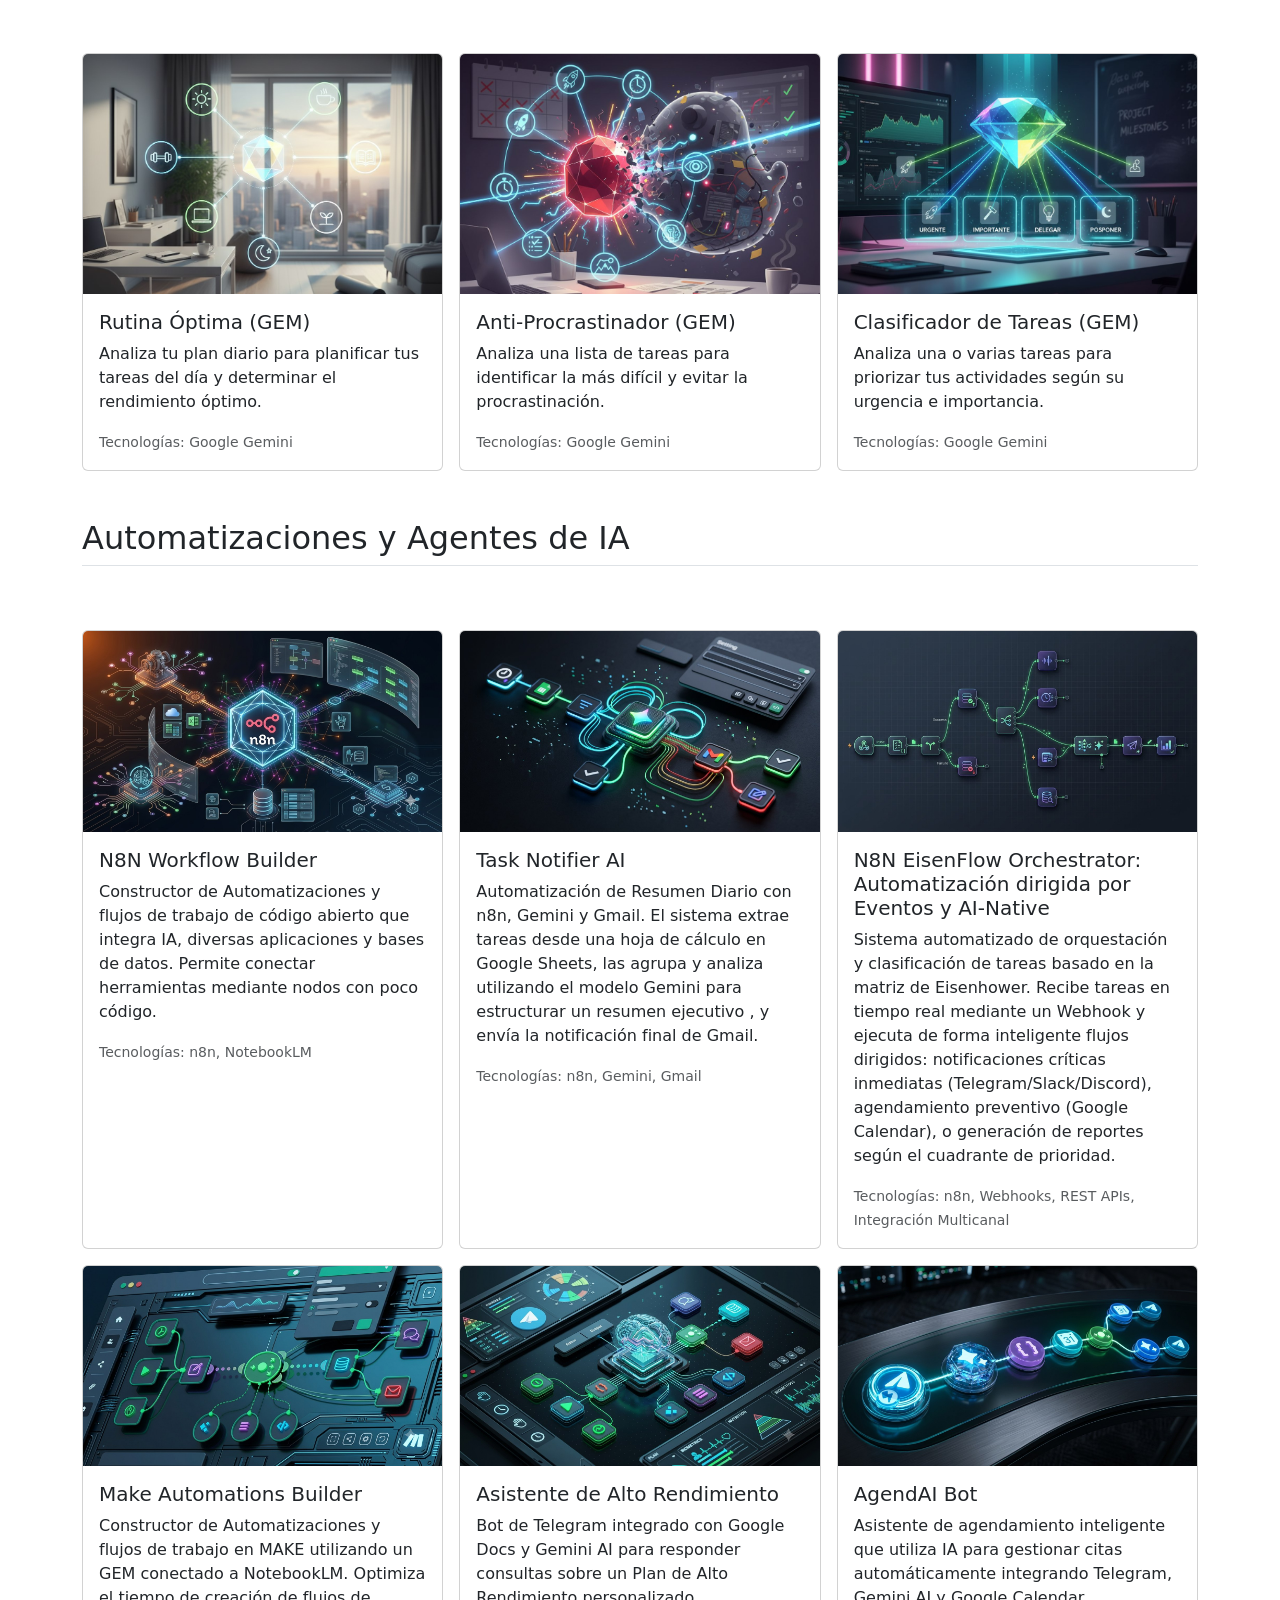
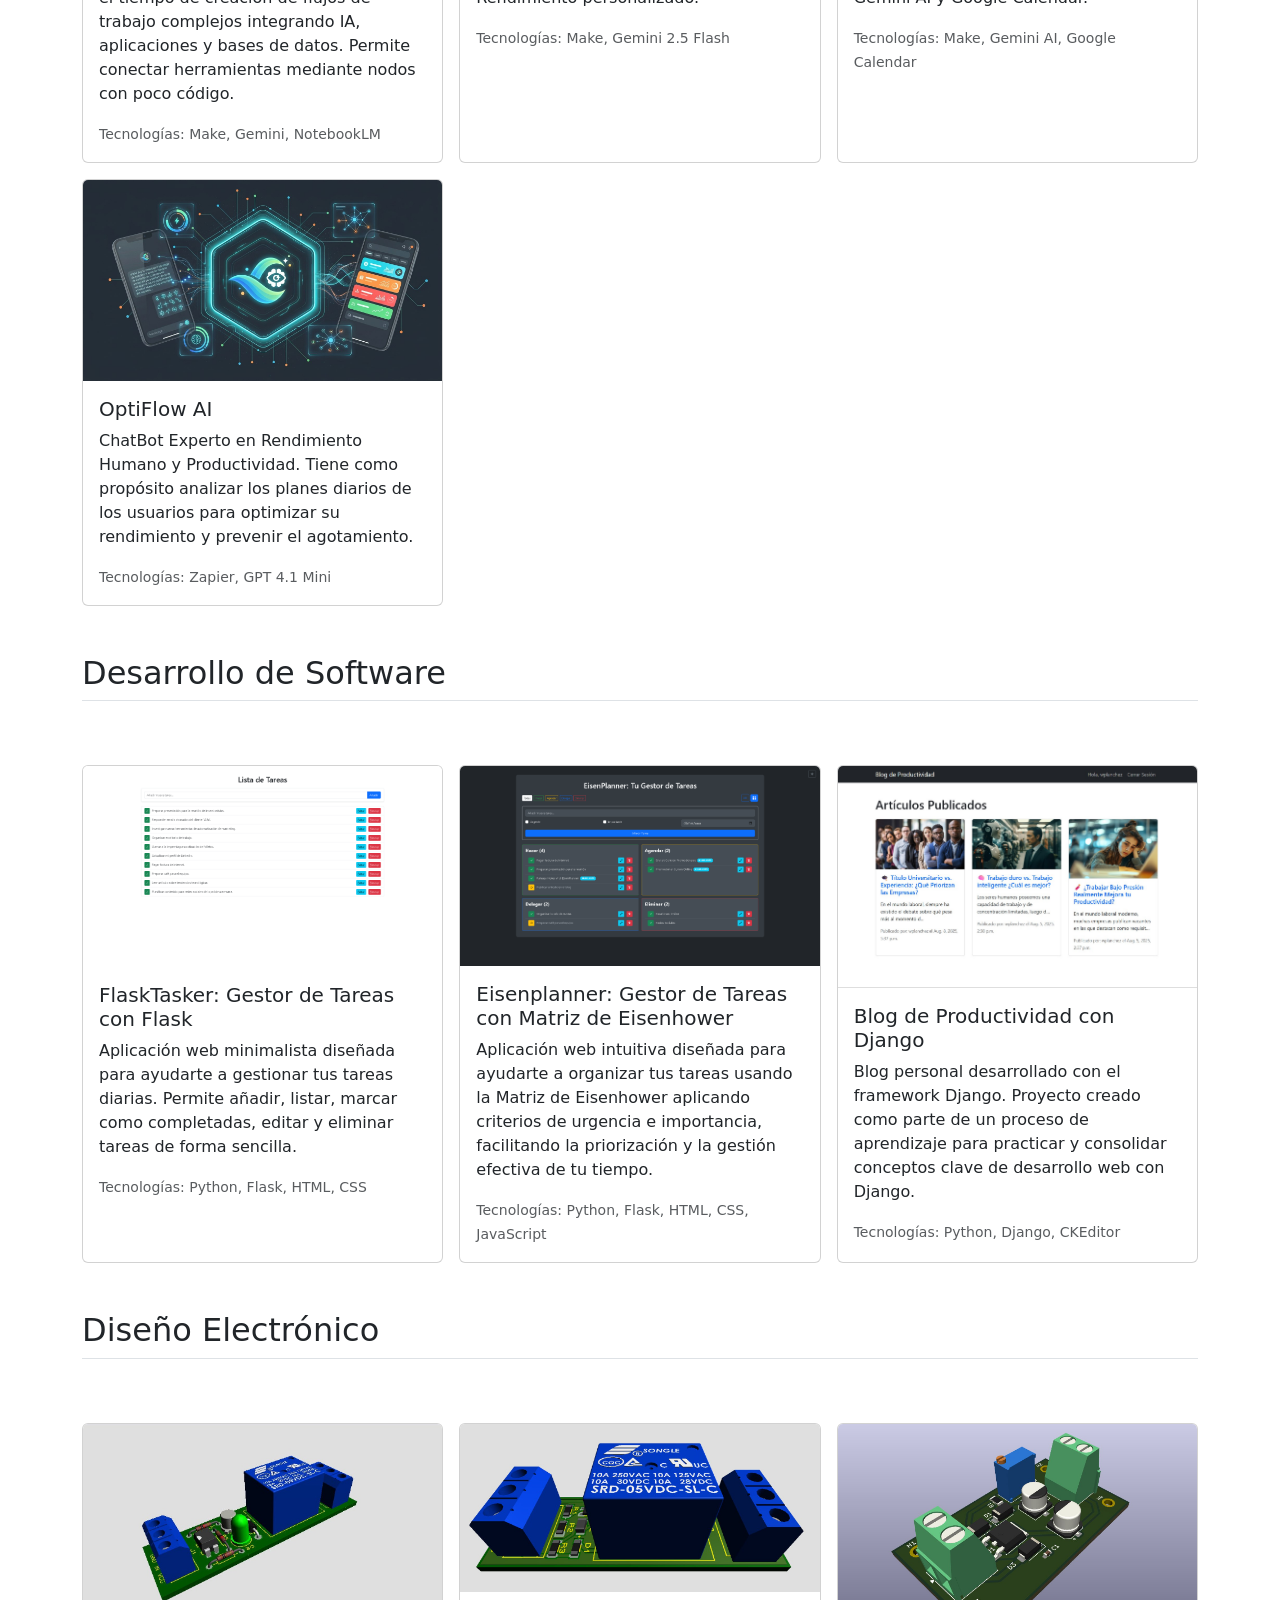
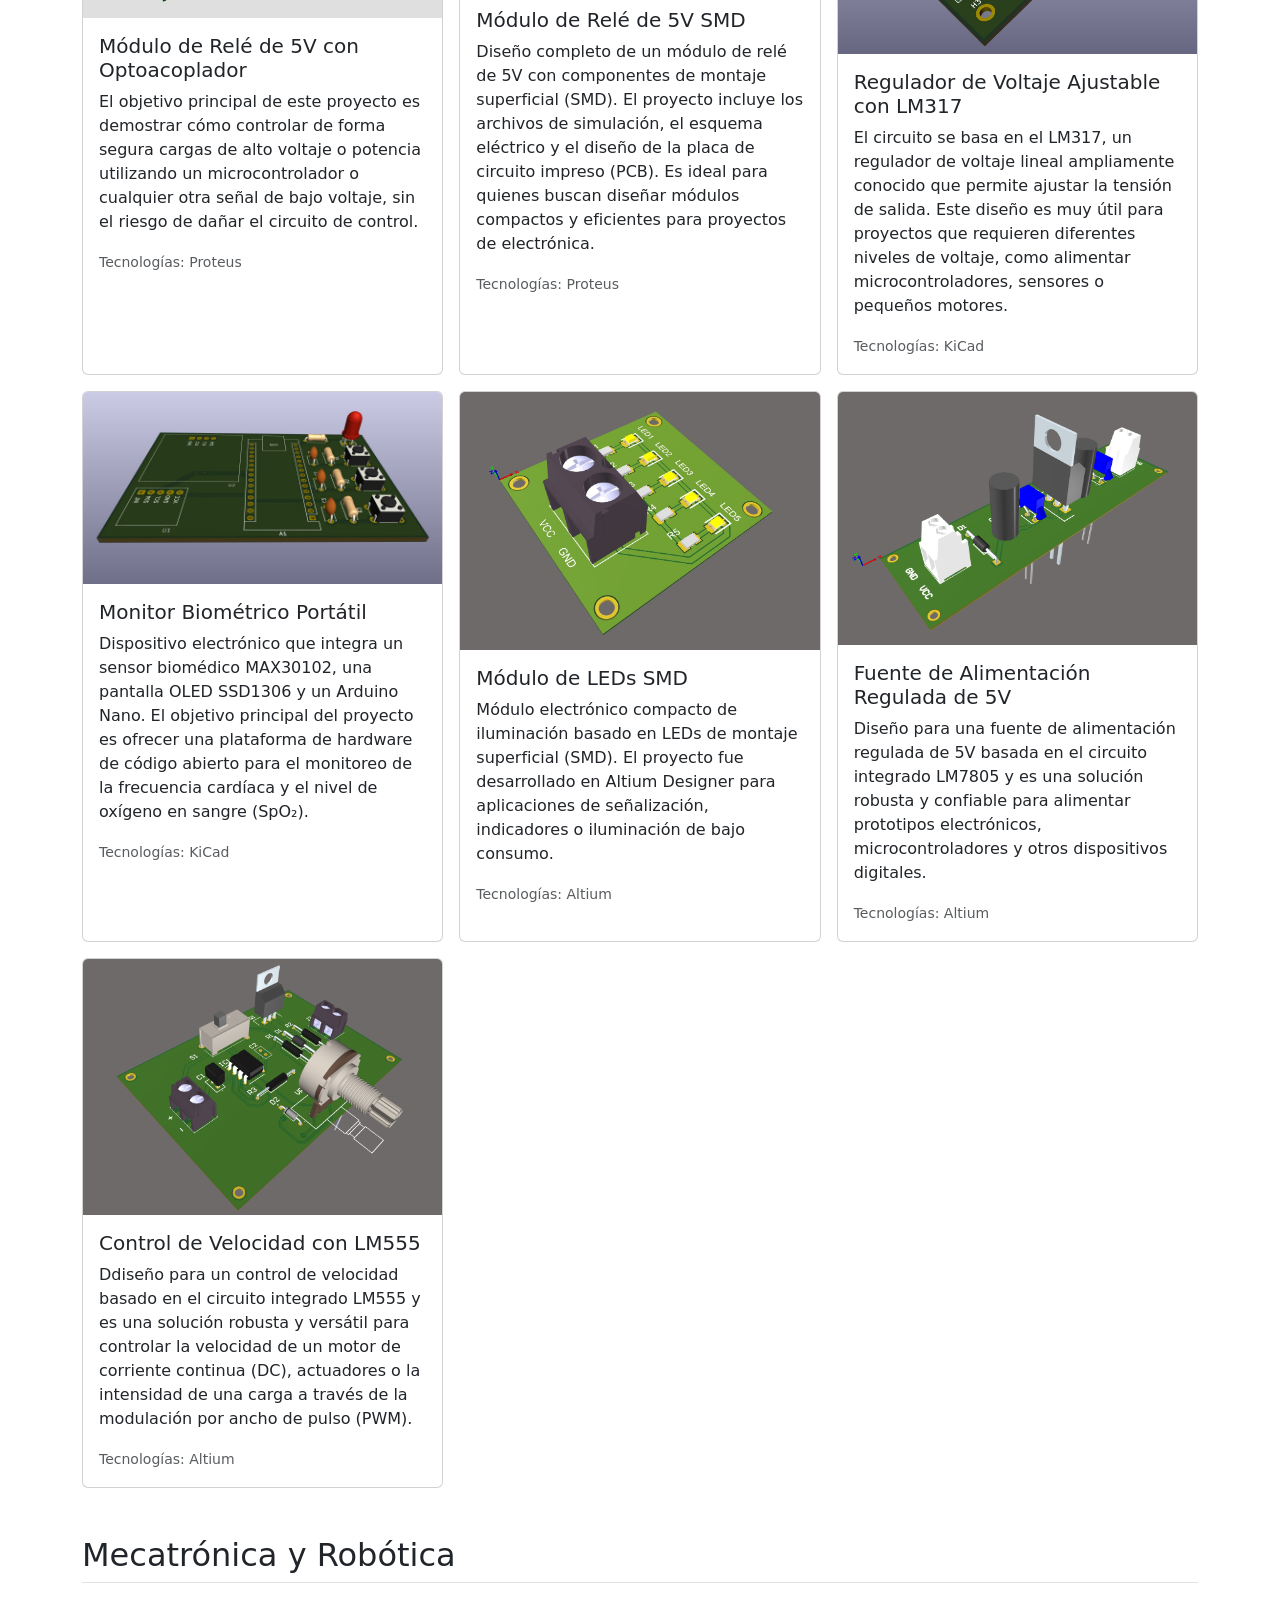
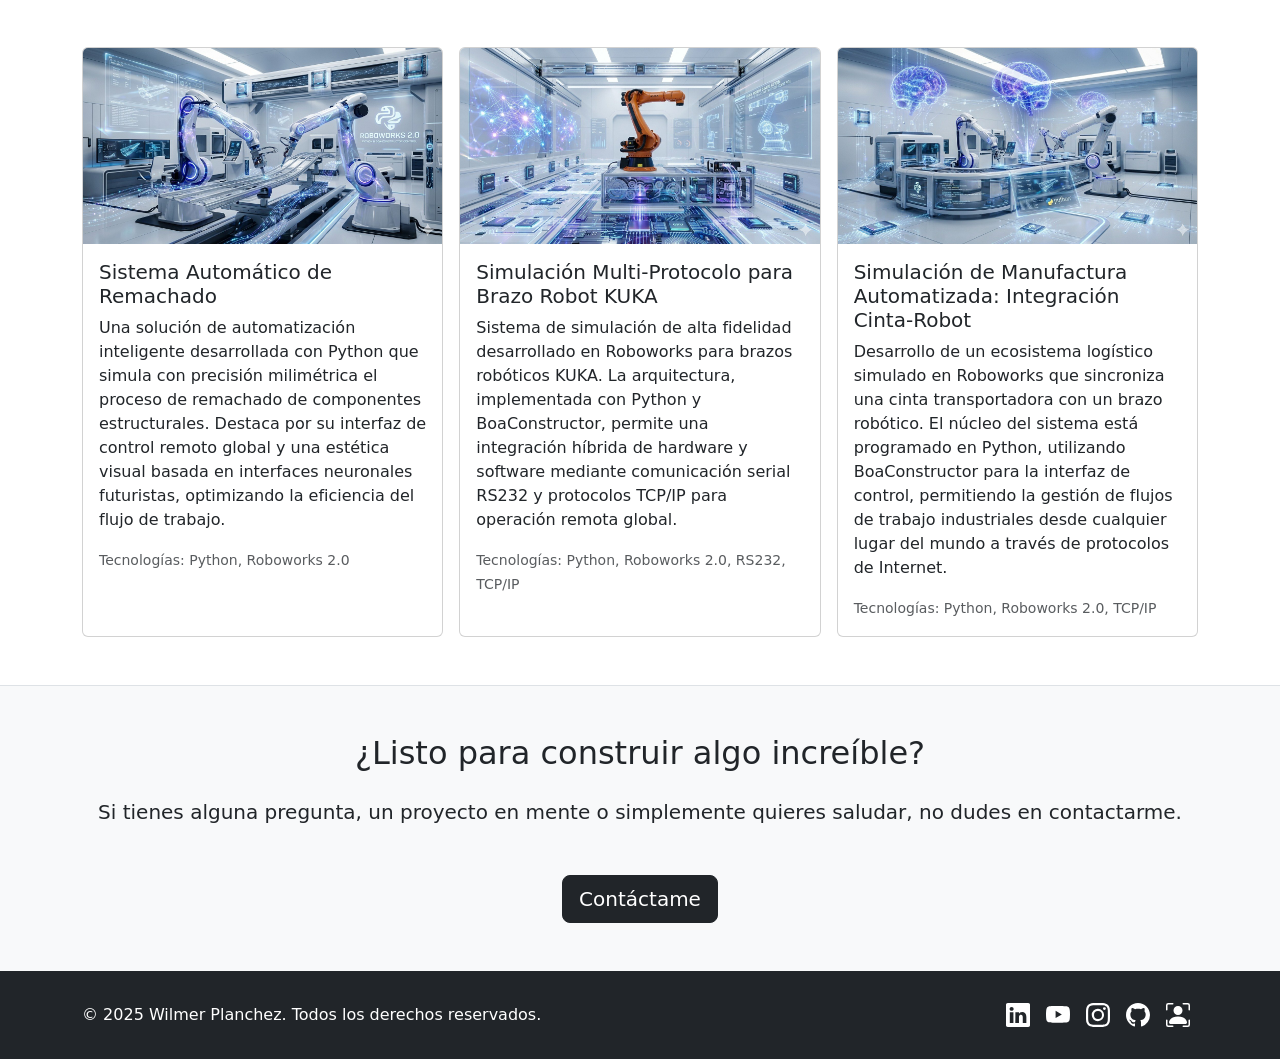
==== commit 3dbc1faa: "Modified: Ajuste en la calidad de las imagenes para una carga más rápida" ====
--- a/index.html
+++ b/index.html
@@ -383,7 +383,7 @@
           <div class="col d-flex align-items-start">
             <div class="card" style="width: 100%; height:100%;">
               <a href="https://github.com/ingwplanchez/n8n-task-notifier" target="_blank" class="text-decoration-none text-dark">
-                <img src="./img/ia-n8n-task-notifier.png" class="card-img-top" alt="...">
+                <img src="./img/ia-n8n-task-notifier.jpg" class="card-img-top" alt="...">
                 <div class="card-body">
                   <h5 class="card-title">Task Notifier AI</h5>
                   <p class="card-text">Automatización de Resumen Diario con n8n, Gemini y Gmail. El sistema extrae tareas desde una hoja de cálculo en Google Sheets, las agrupa y analiza utilizando el modelo Gemini para estructurar un resumen ejecutivo , y envía la notificación final de Gmail.</p>
@@ -435,7 +435,7 @@
           <div class="col d-flex align-items-start">
             <div class="card" style="width: 100%; height:100%;">
               <a href="https://eu2.make.com/public/shared-scenario/t9V0D9uzl3Y/agend-ai-ai-powered-appointment-bot" target="_blank" class="text-decoration-none text-dark">
-                <img src="./img/ia-make-agendAI-bot.png" class="card-img-top" alt="...">
+                <img src="./img/ia-make-agendai-bot.jpg" class="card-img-top" alt="...">
                 <div class="card-body">
                   <h5 class="card-title">AgendAI Bot</h5>
                   <p class="card-text">Asistente de agendamiento inteligente que utiliza IA para gestionar citas automáticamente integrando Telegram, Gemini AI y Google Calendar.</p>
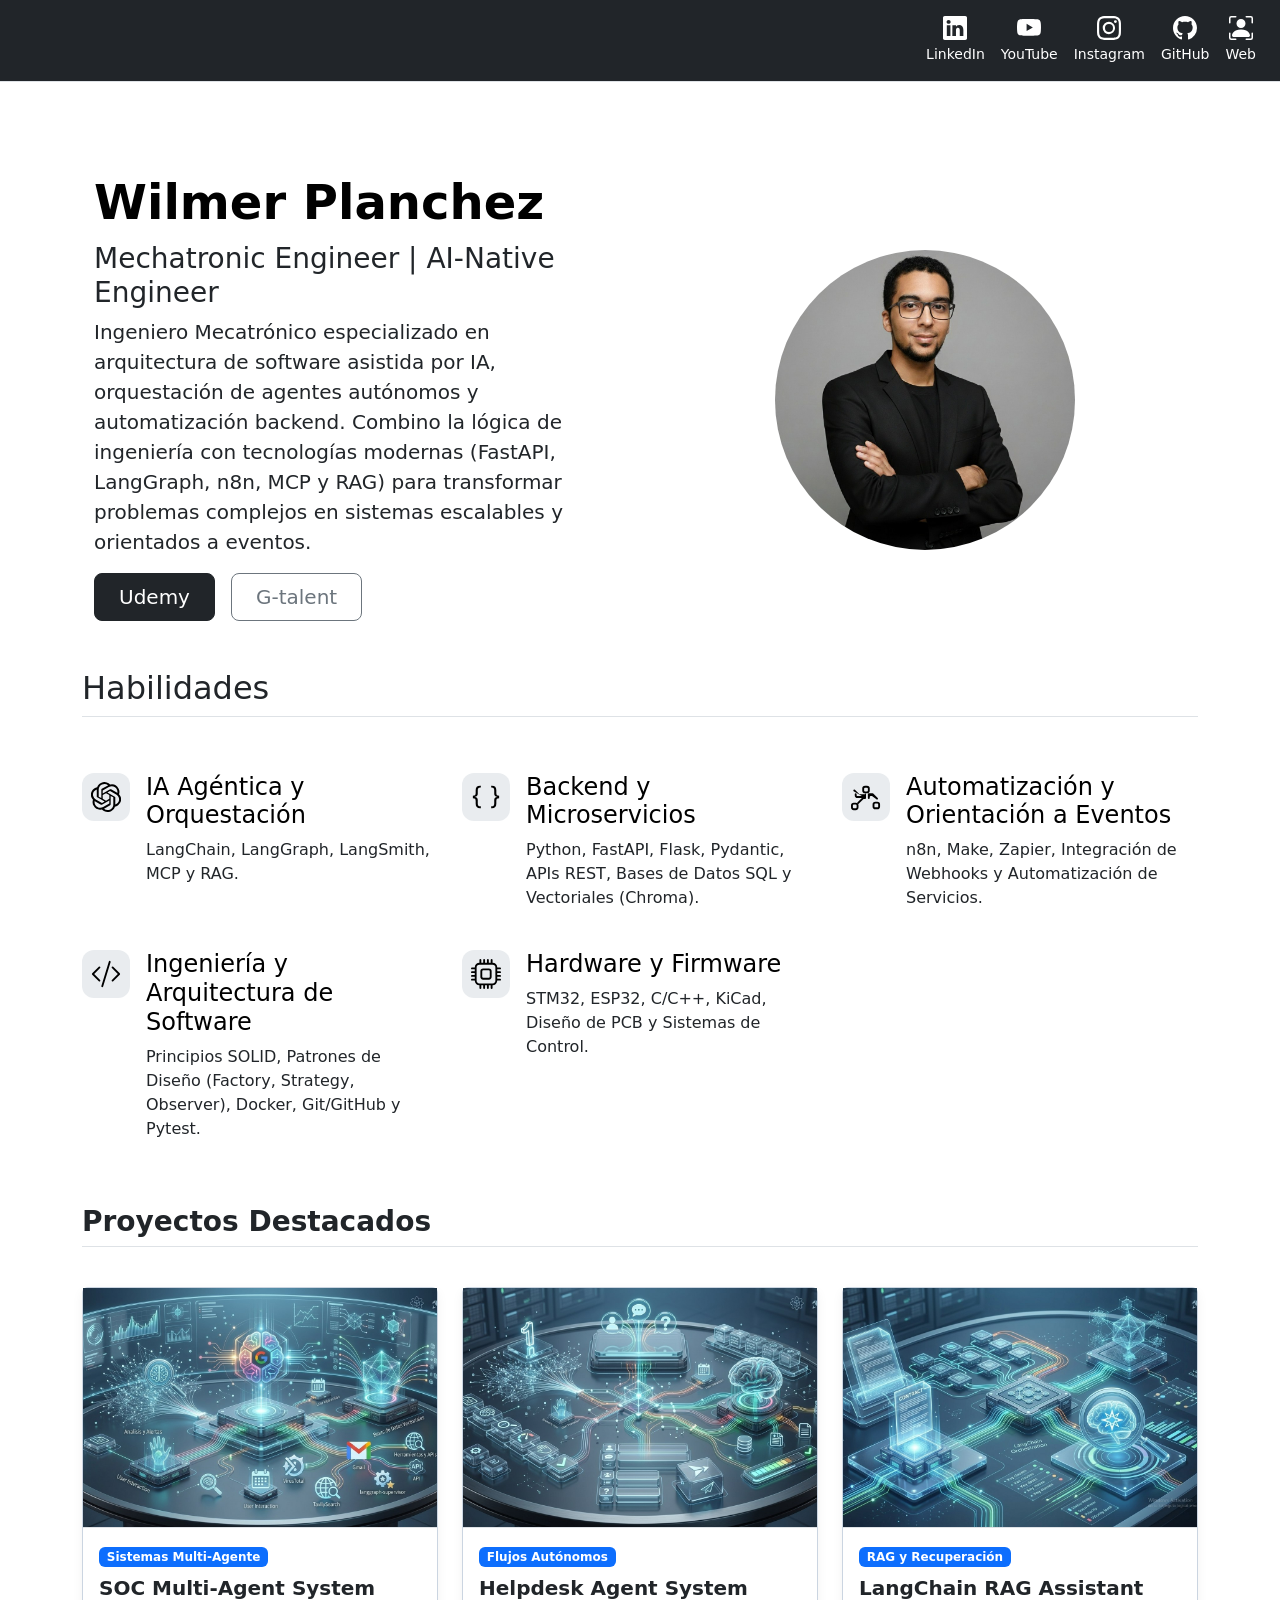
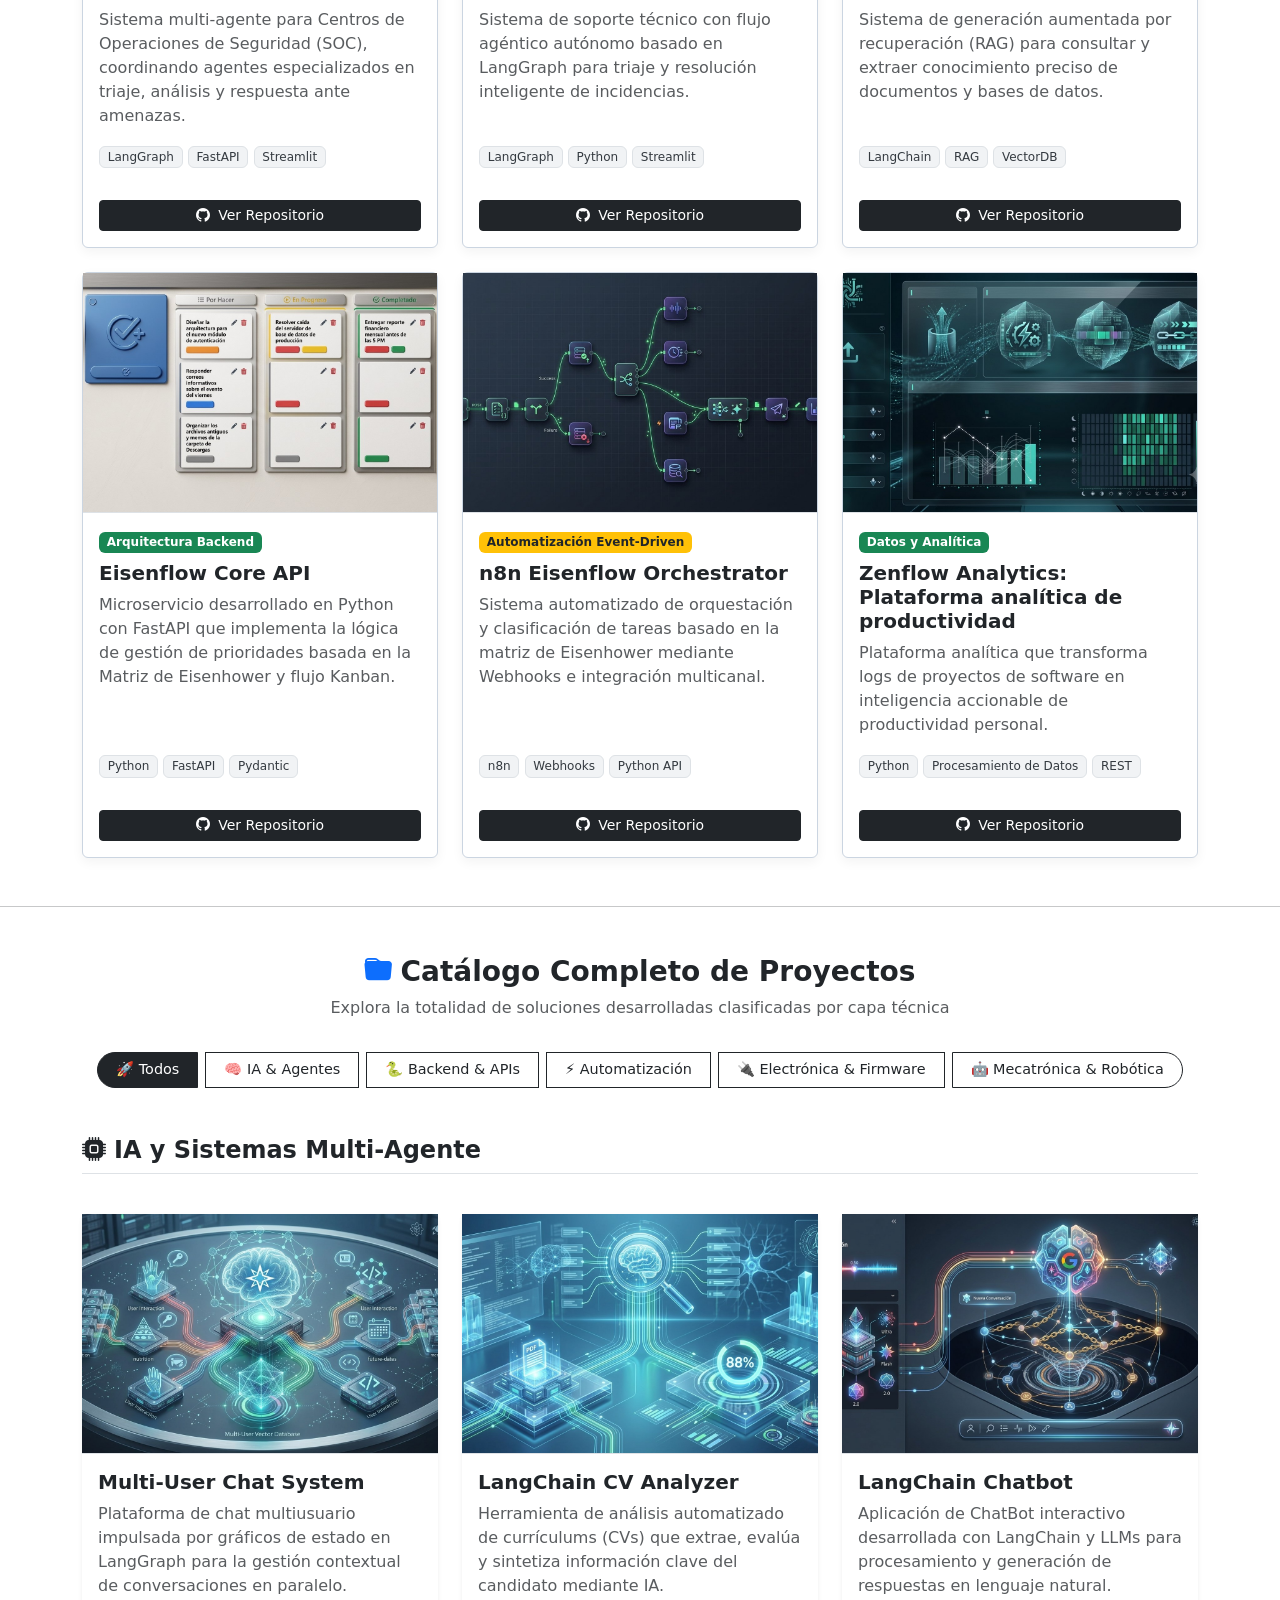
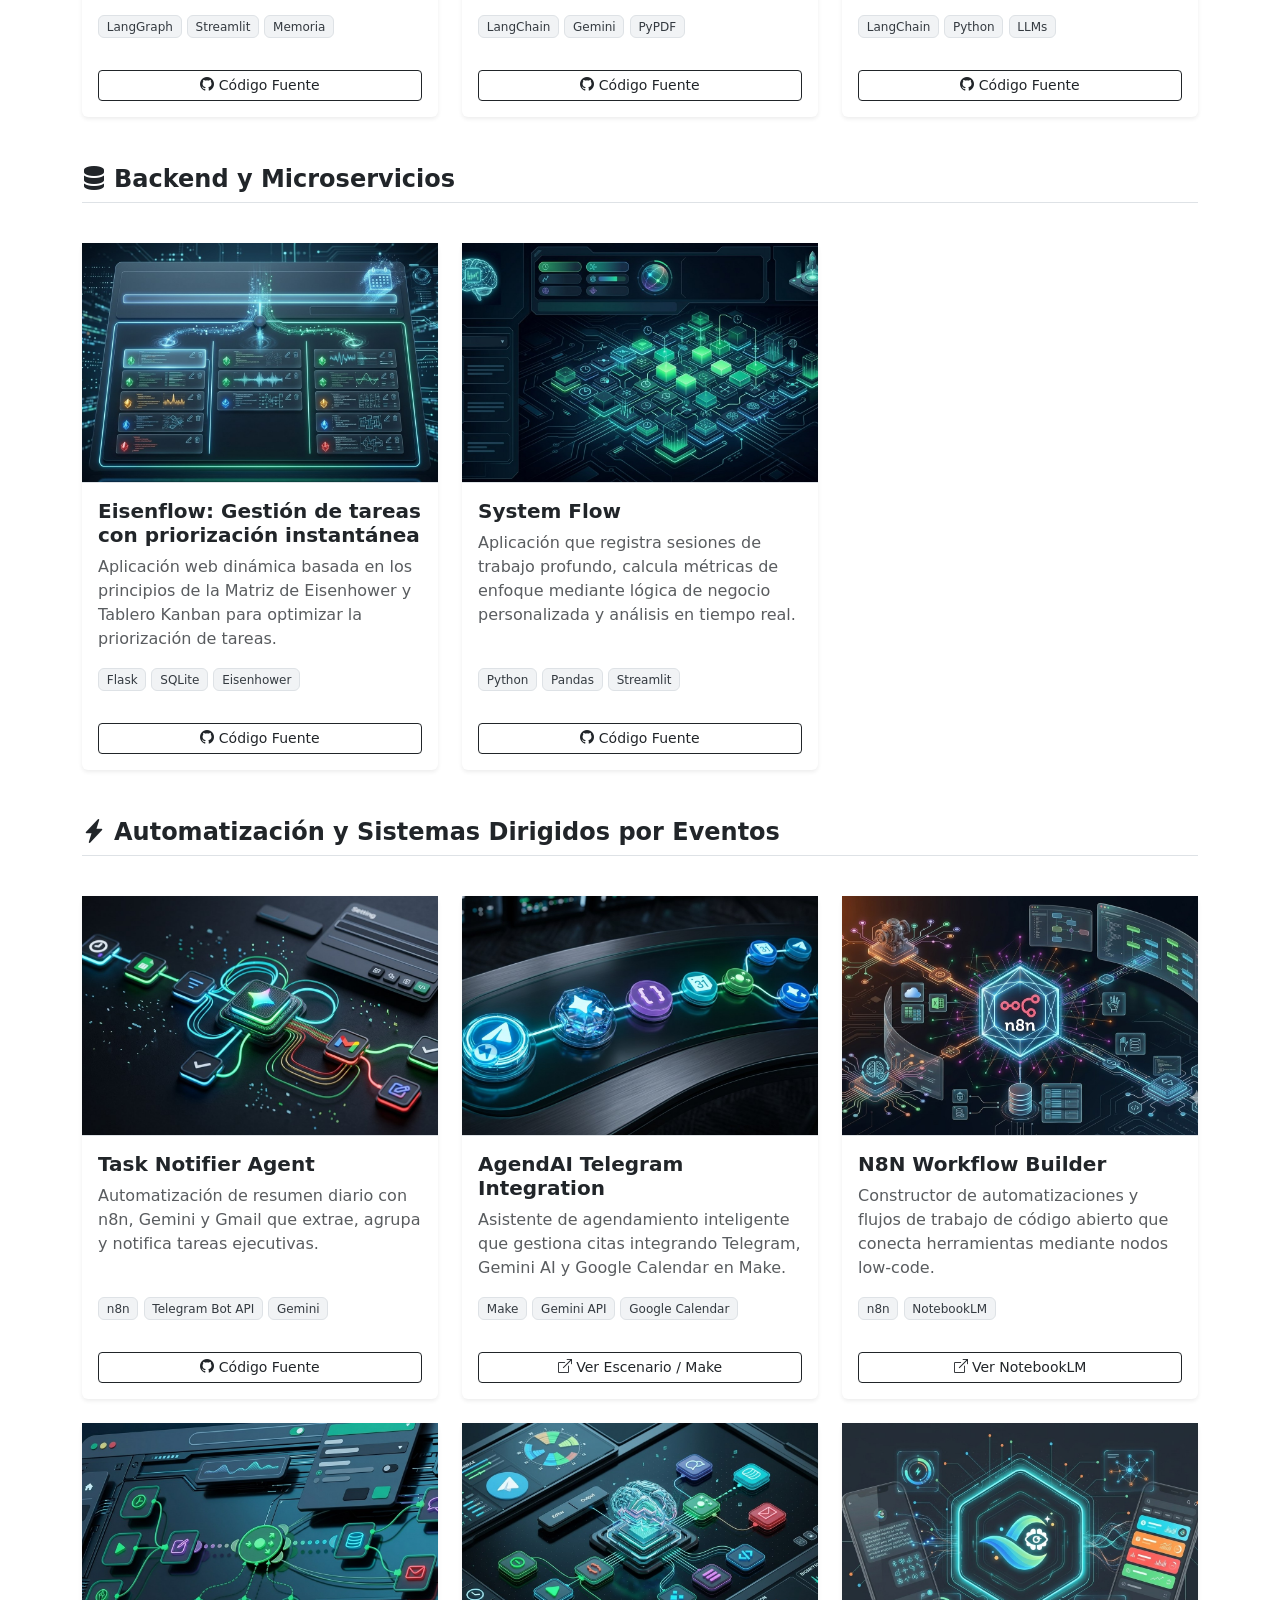
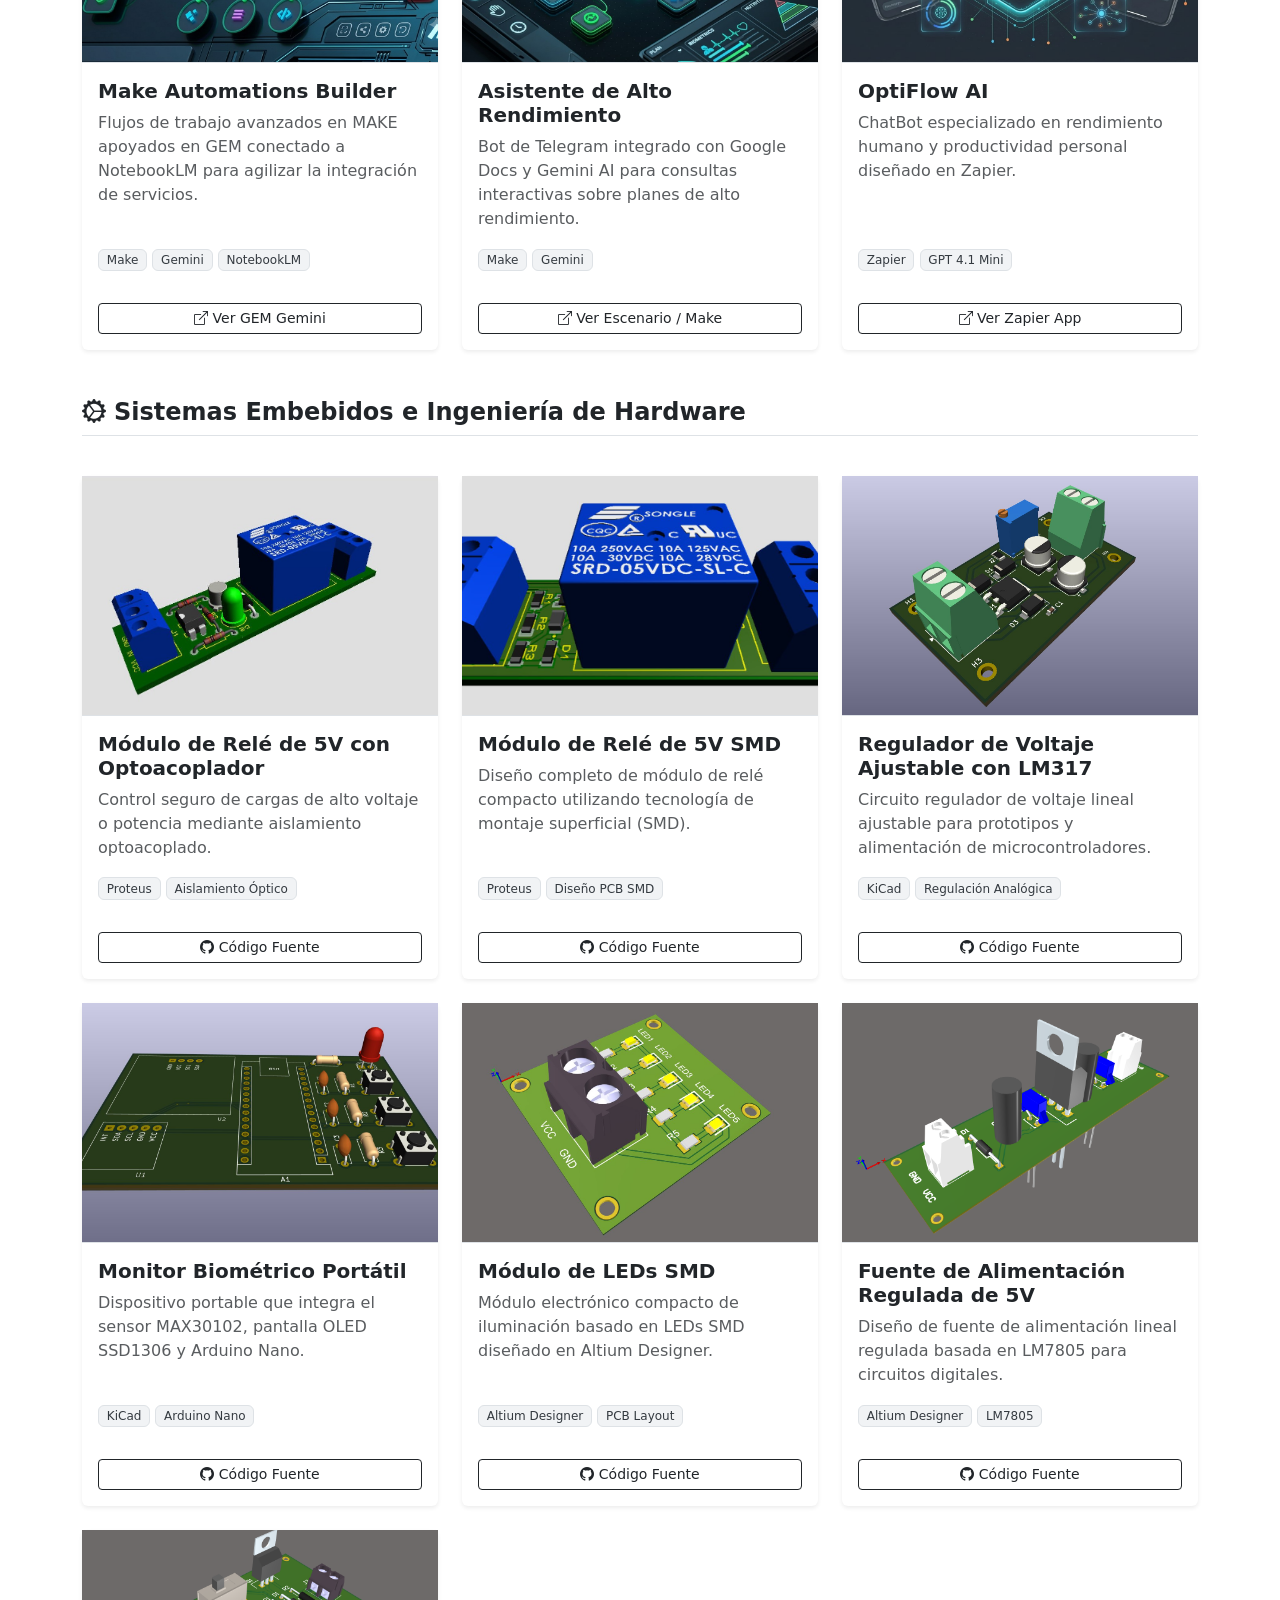
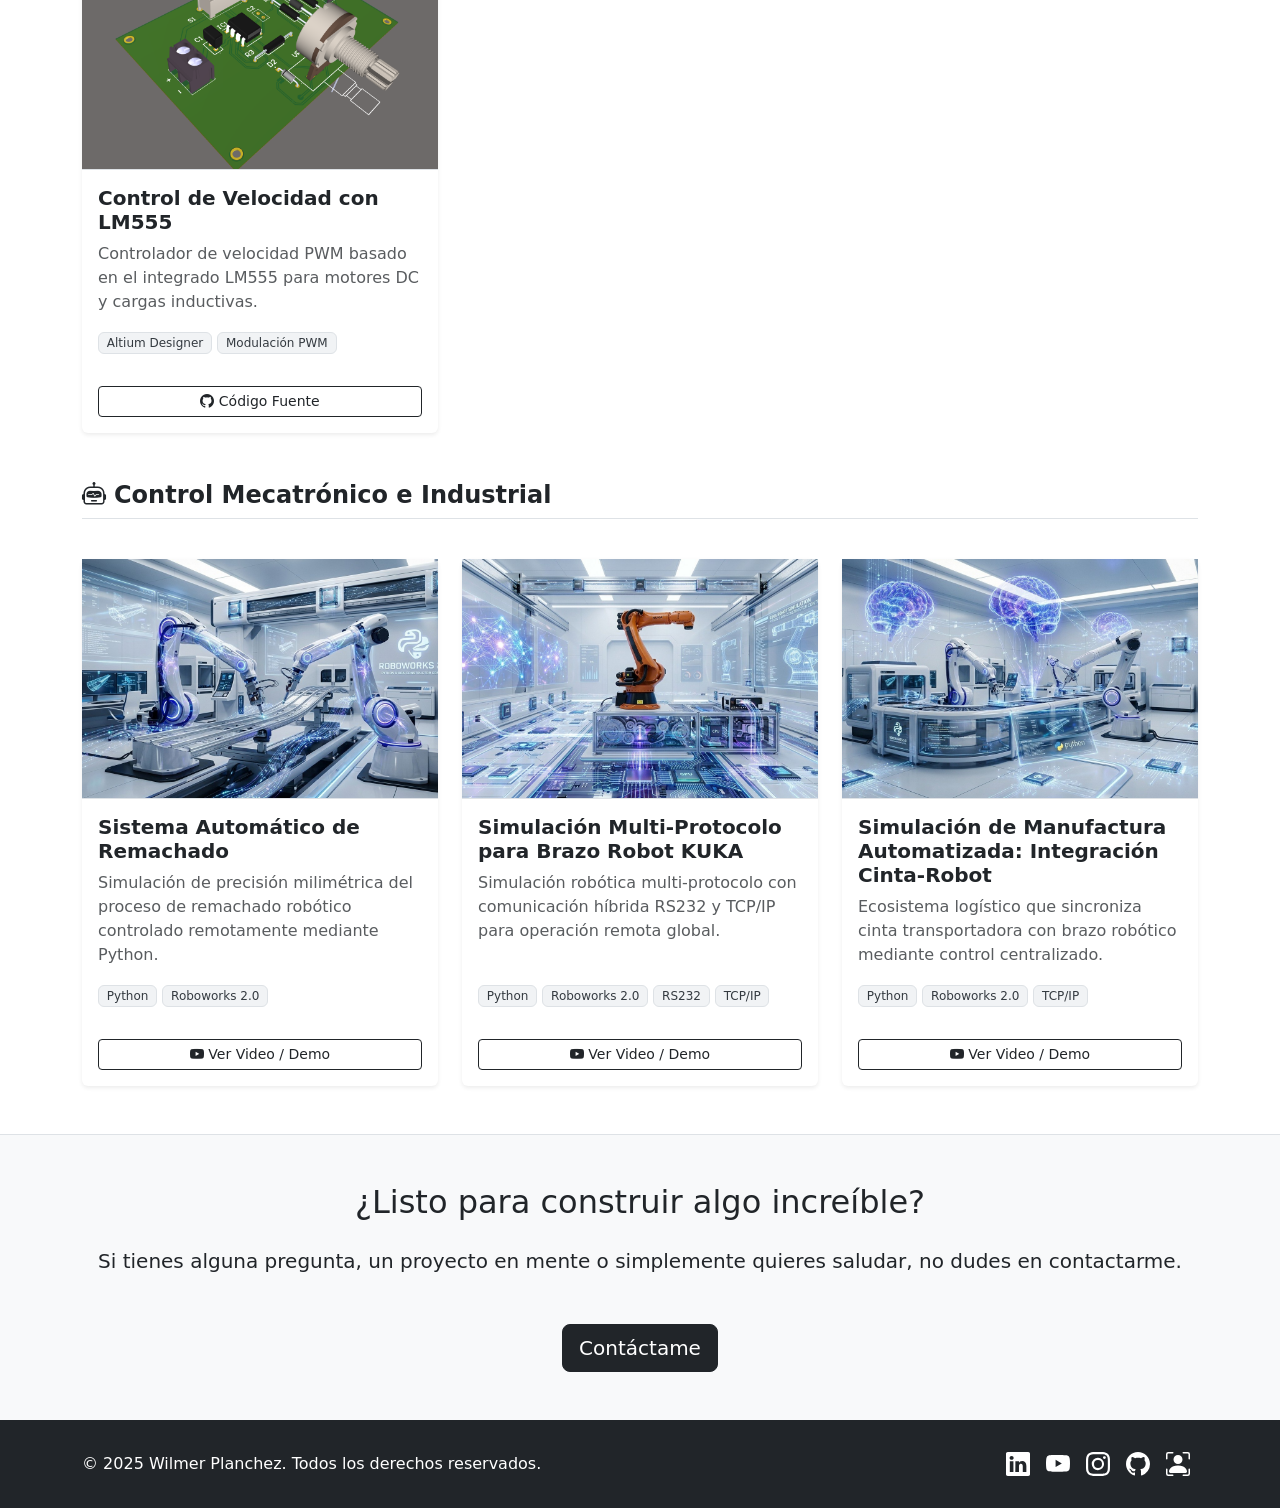
==== commit a4a4f17c: "feat: categorizar proyectos por capas, integrar LangChain/LangGraph y aplicar diseño modular de tarj" ====
--- a/index.html
+++ b/index.html
@@ -5,9 +5,10 @@
   <meta charset="UTF-8">
   <meta name="viewport" content="width=device-width, initial-scale=1.0">
   <title>Portafolio de Proyectos</title>
-  
-  <link href="https://cdn.jsdelivr.net/npm/bootstrap@5.3.6/dist/css/bootstrap.min.css" rel="stylesheet" 
-  integrity="sha384-4Q6Gf2aSP4eDXB8Miphtr37CMZZQ5oXLH2yaXMJ2w8e2ZtHTl7GptT4jmndRuHDT" crossorigin="anonymous">
+
+  <link href="https://cdn.jsdelivr.net/npm/bootstrap@5.3.6/dist/css/bootstrap.min.css" rel="stylesheet"
+    integrity="sha384-4Q6Gf2aSP4eDXB8Miphtr37CMZZQ5oXLH2yaXMJ2w8e2ZtHTl7GptT4jmndRuHDT" crossorigin="anonymous">
+  <link rel="stylesheet" href="https://cdn.jsdelivr.net/npm/bootstrap-icons@1.11.3/font/bootstrap-icons.min.css">
   <link rel="stylesheet" href="./css/style.css">
 </head>
 
@@ -15,45 +16,60 @@
 
   <section id="header">
     <div class="px-3 py-2 text-bg-dark border-bottom">
-      <div class="d-flex align-items-center justify-content-center justify-content-lg-end"> 
+      <div class="d-flex align-items-center justify-content-center justify-content-lg-end">
         <ul class="nav col-12 col-lg-auto my-2 justify-content-center my-md-0 text-small">
           <li>
-            <a href="https://www.linkedin.com/in/ingwplanchez" target="_blank" class="nav-link text-white d-flex flex-column align-items-center text-center p-2">
-              <svg xmlns="http://www.w3.org/2000/svg" width="24" height="24" fill="currentColor" class="bi bi-linkedin mb-1" viewBox="0 0 16 16" style="text-decoration: none !important;">
-                <path d="M0 1.146C0 .513.526 0 1.175 0h13.65C15.474 0 16 .513 16 1.146v13.708c0 .633-.526 1.146-1.175 1.146H1.175C.526 16 0 15.487 0 14.854zm4.943 12.248V6.169H2.542v7.225zm-1.2-8.212c.837 0 1.358-.554 1.358-1.248-.015-.709-.52-1.248-1.342-1.248S2.4 3.226 2.4 3.934c0 .694.521 1.248 1.327 1.248zm4.908 8.212V9.359c0-.216.016-.432.08-.586.173-.431.568-.878 1.232-.878.869 0 1.216.662 1.216 1.634v3.865h2.401V9.25c0-2.22-1.184-3.252-2.764-3.252-1.274 0-1.845.7-2.165 1.193v.025h-.016l.016-.025V6.169h-2.4c.03.678 0 7.225 0 7.225z"/>
+            <a href="https://www.linkedin.com/in/ingwplanchez" target="_blank"
+              class="nav-link text-white d-flex flex-column align-items-center text-center p-2">
+              <svg xmlns="http://www.w3.org/2000/svg" width="24" height="24" fill="currentColor"
+                class="bi bi-linkedin mb-1" viewBox="0 0 16 16" style="text-decoration: none !important;">
+                <path
+                  d="M0 1.146C0 .513.526 0 1.175 0h13.65C15.474 0 16 .513 16 1.146v13.708c0 .633-.526 1.146-1.175 1.146H1.175C.526 16 0 15.487 0 14.854zm4.943 12.248V6.169H2.542v7.225zm-1.2-8.212c.837 0 1.358-.554 1.358-1.248-.015-.709-.52-1.248-1.342-1.248S2.4 3.226 2.4 3.934c0 .694.521 1.248 1.327 1.248zm4.908 8.212V9.359c0-.216.016-.432.08-.586.173-.431.568-.878 1.232-.878.869 0 1.216.662 1.216 1.634v3.865h2.401V9.25c0-2.22-1.184-3.252-2.764-3.252-1.274 0-1.845.7-2.165 1.193v.025h-.016l.016-.025V6.169h-2.4c.03.678 0 7.225 0 7.225z" />
               </svg>
               <small>LinkedIn</small>
             </a>
           </li>
           <li>
-            <a href="https://www.youtube.com/@ingwplanchez" target="_blank" class="nav-link text-white d-flex flex-column align-items-center text-center p-2">
-              <svg xmlns="http://www.w3.org/2000/svg" width="24" height="24" fill="currentColor" class="bi bi-youtube mb-1" viewBox="0 0 16 16" style="text-decoration: none !important;">
-                <path d="M8.051 1.999h.089c.822.003 4.987.033 6.11.335a2.01 2.01 0 0 1 1.415 1.42c.101.38.172.883.22 1.402l.01.104.022.26.008.104c.065.914.073 1.77.074 1.957v.075c-.001.194-.01 1.108-.082 2.06l-.008.105-.009.104c-.05.572-.124 1.14-.235 1.558a2.01 2.01 0 0 1-1.415 1.42c-1.16.312-5.569.334-6.18.335h-.142c-.309 0-1.587-.006-2.927-.052l-.17-.006-.087-.004-.171-.007-.171-.007c-1.11-.049-2.167-.128-2.654-.26a2.01 2.01 0 0 1-1.415-1.419c-.111-.417-.185-.986-.235-1.558L.09 9.82l-.008-.104A31 31 0 0 1 0 7.68v-.123c.002-.215.01-.958.064-1.778l.007-.103.003-.052.008-.104.022-.26.01-.104c.048-.519.119-1.023.22-1.402a2.01 2.01 0 0 1 1.415-1.42c.487-.13 1.544-.21 2.654-.26l.17-.007.172-.006.086-.003.171-.007A100 100 0 0 1 7.858 2zM6.4 5.209v4.818l4.157-2.408z"/>
+            <a href="https://www.youtube.com/@ingwplanchez" target="_blank"
+              class="nav-link text-white d-flex flex-column align-items-center text-center p-2">
+              <svg xmlns="http://www.w3.org/2000/svg" width="24" height="24" fill="currentColor"
+                class="bi bi-youtube mb-1" viewBox="0 0 16 16" style="text-decoration: none !important;">
+                <path
+                  d="M8.051 1.999h.089c.822.003 4.987.033 6.11.335a2.01 2.01 0 0 1 1.415 1.42c.101.38.172.883.22 1.402l.01.104.022.26.008.104c.065.914.073 1.77.074 1.957v.075c-.001.194-.01 1.108-.082 2.06l-.008.105-.009.104c-.05.572-.124 1.14-.235 1.558a2.01 2.01 0 0 1-1.415 1.42c-1.16.312-5.569.334-6.18.335h-.142c-.309 0-1.587-.006-2.927-.052l-.17-.006-.087-.004-.171-.007-.171-.007c-1.11-.049-2.167-.128-2.654-.26a2.01 2.01 0 0 1-1.415-1.419c-.111-.417-.185-.986-.235-1.558L.09 9.82l-.008-.104A31 31 0 0 1 0 7.68v-.123c.002-.215.01-.958.064-1.778l.007-.103.003-.052.008-.104.022-.26.01-.104c.048-.519.119-1.023.22-1.402a2.01 2.01 0 0 1 1.415-1.42c.487-.13 1.544-.21 2.654-.26l.17-.007.172-.006.086-.003.171-.007A100 100 0 0 1 7.858 2zM6.4 5.209v4.818l4.157-2.408z" />
               </svg>
               <small>YouTube</small>
             </a>
           </li>
           <li>
-            <a href="https://instagram.com/ingwplanchez" target="_blank" class="nav-link text-white d-flex flex-column align-items-center text-center p-2">
-              <svg xmlns="http://www.w3.org/2000/svg" width="24" height="24" fill="currentColor" class="bi bi-instagram mb-1" viewBox="0 0 16 16" style="text-decoration: none !important;">
-                <path d="M8 0C5.829 0 5.556.01 4.703.048 3.85.088 3.269.222 2.76.42a3.9 3.9 0 0 0-1.417.923A3.9 3.9 0 0 0 .42 2.76C.222 3.268.087 3.85.048 4.7.01 5.555 0 5.827 0 8.001c0 2.172.01 2.444.048 3.297.04.852.174 1.433.372 1.942.205.526.478.972.923 1.417.444.445.89.719 1.416.923.51.198 1.09.333 1.942.372C5.555 15.99 5.827 16 8 16s2.444-.01 3.298-.048c.851-.04 1.434-.174 1.943-.372a3.9 3.9 0 0 0 1.416-.923c.445-.445.718-.891.923-1.417.197-.509.332-1.09.372-1.942C15.99 10.445 16 10.173 16 8s-.01-2.445-.048-3.299c-.04-.851-.175-1.433-.372-1.941a3.9 3.9 0 0 0-.923-1.417A3.9 3.9 0 0 0 13.24.42c-.51-.198-1.092-.333-1.943-.372C10.443.01 10.172 0 7.998 0zm-.717 1.442h.718c2.136 0 2.389.007 3.232.046.78.035 1.204.166 1.486.275.373.145.64.319.92.599s.453.546.598.92c.11.281.24.705.275 1.485.039.843.047 1.096.047 3.231s-.008 2.389-.047 3.232c-.035.78-.166 1.203-.275 1.485a2.5 2.5 0 0 1-.599.919c-.28.28-.546.453-.92.598-.28.11-.704.24-1.485.276-.843.038-1.096.047-3.232.047s-2.39-.009-3.233-.047c-.78-.036-1.203-.166-1.485-.276a2.5 2.5 0 0 1-.92-.598 2.5 2.5 0 0 1-.6-.92c-.109-.281-.24-.705-.275-1.485-.038-.843-.046-1.096-.046-3.233s.008-2.388.046-3.231c.036-.78.166-1.204.276-1.486.145-.373.319-.64.599-.92s.546-.453.92-.598c.282-.11.705-.24 1.485-.276.738-.034 1.024-.044 2.515-.045zm4.988 1.328a.96.96 0 1 0 0 1.92.96.96 0 0 0 0-1.92m-4.27 1.122a4.109 4.109 0 1 0 0 8.217 4.109 4.109 0 0 0 0-8.217m0 1.441a2.667 2.667 0 1 1 0 5.334 2.667 2.667 0 0 1 0-5.334"/>
+            <a href="https://instagram.com/ingwplanchez" target="_blank"
+              class="nav-link text-white d-flex flex-column align-items-center text-center p-2">
+              <svg xmlns="http://www.w3.org/2000/svg" width="24" height="24" fill="currentColor"
+                class="bi bi-instagram mb-1" viewBox="0 0 16 16" style="text-decoration: none !important;">
+                <path
+                  d="M8 0C5.829 0 5.556.01 4.703.048 3.85.088 3.269.222 2.76.42a3.9 3.9 0 0 0-1.417.923A3.9 3.9 0 0 0 .42 2.76C.222 3.268.087 3.85.048 4.7.01 5.555 0 5.827 0 8.001c0 2.172.01 2.444.048 3.297.04.852.174 1.433.372 1.942.205.526.478.972.923 1.417.444.445.89.719 1.416.923.51.198 1.09.333 1.942.372C5.555 15.99 5.827 16 8 16s2.444-.01 3.298-.048c.851-.04 1.434-.174 1.943-.372a3.9 3.9 0 0 0 1.416-.923c.445-.445.718-.891.923-1.417.197-.509.332-1.09.372-1.942C15.99 10.445 16 10.173 16 8s-.01-2.445-.048-3.299c-.04-.851-.175-1.433-.372-1.941a3.9 3.9 0 0 0-.923-1.417A3.9 3.9 0 0 0 13.24.42c-.51-.198-1.092-.333-1.943-.372C10.443.01 10.172 0 7.998 0zm-.717 1.442h.718c2.136 0 2.389.007 3.232.046.78.035 1.204.166 1.486.275.373.145.64.319.92.599s.453.546.598.92c.11.281.24.705.275 1.485.039.843.047 1.096.047 3.231s-.008 2.389-.047 3.232c-.035.78-.166 1.203-.275 1.485a2.5 2.5 0 0 1-.599.919c-.28.28-.546.453-.92.598-.28.11-.704.24-1.485.276-.843.038-1.096.047-3.232.047s-2.39-.009-3.233-.047c-.78-.036-1.203-.166-1.485-.276a2.5 2.5 0 0 1-.92-.598 2.5 2.5 0 0 1-.6-.92c-.109-.281-.24-.705-.275-1.485-.038-.843-.046-1.096-.046-3.233s.008-2.388.046-3.231c.036-.78.166-1.204.276-1.486.145-.373.319-.64.599-.92s.546-.453.92-.598c.282-.11.705-.24 1.485-.276.738-.034 1.024-.044 2.515-.045zm4.988 1.328a.96.96 0 1 0 0 1.92.96.96 0 0 0 0-1.92m-4.27 1.122a4.109 4.109 0 1 0 0 8.217 4.109 4.109 0 0 0 0-8.217m0 1.441a2.667 2.667 0 1 1 0 5.334 2.667 2.667 0 0 1 0-5.334" />
               </svg>
               <small>Instagram</small>
             </a>
           </li>
           <li>
-            <a href="https://github.com/ingwplanchez" target="_blank" class="nav-link text-white d-flex flex-column align-items-center text-center p-2">
-              <svg xmlns="http://www.w3.org/2000/svg" width="24" height="24" fill="currentColor" class="bi bi-github mb-1" viewBox="0 0 16 16" style="text-decoration: none !important;">
-                <path d="M8 0C3.58 0 0 3.58 0 8c0 3.54 2.29 6.53 5.47 7.59.4.07.55-.17.55-.38 0-.19-.01-.82-.01-1.49-2.01.37-2.53-.49-2.69-.94-.09-.23-.48-.94-.82-1.13-.28-.15-.68-.52-.01-.53.63-.01 1.08.58 1.23.82.72 1.21 1.87.87 2.33.66.07-.52.28-.87.51-1.07-1.78-.2-3.64-.89-3.64-3.95 0-.87.31-1.59.82-2.15-.08-.2-.36-1.02.08-2.12 0 0 .67-.21 2.2.82.64-.18 1.32-.27 2-.27s1.36.09 2 .27c1.53-1.04 2.2-.82 2.2-.82.44 1.1.16 1.92.08 2.12.51.56.82 1.27.82 2.15 0 3.07-1.87 3.75-3.65 3.95.29.25.54.73.54 1.48 0 1.07-.01 1.93-.01 2.2 0 .21.15.46.55.38A8.01 8.01 0 0 0 16 8c0-4.42-3.58-8-8-8"/>
+            <a href="https://github.com/ingwplanchez" target="_blank"
+              class="nav-link text-white d-flex flex-column align-items-center text-center p-2">
+              <svg xmlns="http://www.w3.org/2000/svg" width="24" height="24" fill="currentColor"
+                class="bi bi-github mb-1" viewBox="0 0 16 16" style="text-decoration: none !important;">
+                <path
+                  d="M8 0C3.58 0 0 3.58 0 8c0 3.54 2.29 6.53 5.47 7.59.4.07.55-.17.55-.38 0-.19-.01-.82-.01-1.49-2.01.37-2.53-.49-2.69-.94-.09-.23-.48-.94-.82-1.13-.28-.15-.68-.52-.01-.53.63-.01 1.08.58 1.23.82.72 1.21 1.87.87 2.33.66.07-.52.28-.87.51-1.07-1.78-.2-3.64-.89-3.64-3.95 0-.87.31-1.59.82-2.15-.08-.2-.36-1.02.08-2.12 0 0 .67-.21 2.2.82.64-.18 1.32-.27 2-.27s1.36.09 2 .27c1.53-1.04 2.2-.82 2.2-.82.44 1.1.16 1.92.08 2.12.51.56.82 1.27.82 2.15 0 3.07-1.87 3.75-3.65 3.95.29.25.54.73.54 1.48 0 1.07-.01 1.93-.01 2.2 0 .21.15.46.55.38A8.01 8.01 0 0 0 16 8c0-4.42-3.58-8-8-8" />
               </svg>
               <small>GitHub</small>
             </a>
           </li>
           <li>
-            <a href="https://linktr.ee/wplanchez" target="_blank" class="nav-link text-white d-flex flex-column align-items-center text-center p-2">
-              <svg xmlns="http://www.w3.org/2000/svg" width="24" height="24" fill="currentColor" class="bi bi-person-bounding-box mb-1" viewBox="0 0 16 16" style="text-decoration: none !important;">
-                <path d="M1.5 1a.5.5 0 0 0-.5.5v3a.5.5 0 0 1-1 0v-3A1.5 1.5 0 0 1 1.5 0h3a.5.5 0 0 1 0 1zM11 .5a.5.5 0 0 1 .5-.5h3A1.5 1.5 0 0 1 16 1.5v3a.5.5 0 0 1-1 0v-3a.5.5 0 0 0-.5-.5h-3a.5.5 0 0 1-.5-.5M.5 11a.5.5 0 0 1 .5.5v3a.5.5 0 0 0 .5.5h3a.5.5 0 0 1 0 1h-3A1.5 1.5 0 0 1 0 14.5v-3a.5.5 0 0 1 .5-.5m15 0a.5.5 0 0 1 .5.5v3a1.5 1.5 0 0 1-1.5 1.5h-3a.5.5 0 0 1 0-1h3a.5.5 0 0 0 .5-.5v-3a.5.5 0 0 1 .5-.5"/>
-                <path d="M3 14s-1 0-1-1 1-4 6-4 6 3 6 4-1 1-1 1zm8-9a3 3 0 1 1-6 0 3 3 0 0 1 6 0"/>
+            <a href="https://linktr.ee/wplanchez" target="_blank"
+              class="nav-link text-white d-flex flex-column align-items-center text-center p-2">
+              <svg xmlns="http://www.w3.org/2000/svg" width="24" height="24" fill="currentColor"
+                class="bi bi-person-bounding-box mb-1" viewBox="0 0 16 16" style="text-decoration: none !important;">
+                <path
+                  d="M1.5 1a.5.5 0 0 0-.5.5v3a.5.5 0 0 1-1 0v-3A1.5 1.5 0 0 1 1.5 0h3a.5.5 0 0 1 0 1zM11 .5a.5.5 0 0 1 .5-.5h3A1.5 1.5 0 0 1 16 1.5v3a.5.5 0 0 1-1 0v-3a.5.5 0 0 0-.5-.5h-3a.5.5 0 0 1-.5-.5M.5 11a.5.5 0 0 1 .5.5v3a.5.5 0 0 0 .5.5h3a.5.5 0 0 1 0 1h-3A1.5 1.5 0 0 1 0 14.5v-3a.5.5 0 0 1 .5-.5m15 0a.5.5 0 0 1 .5.5v3a1.5 1.5 0 0 1-1.5 1.5h-3a.5.5 0 0 1 0-1h3a.5.5 0 0 0 .5-.5v-3a.5.5 0 0 1 .5-.5" />
+                <path d="M3 14s-1 0-1-1 1-4 6-4 6 3 6 4-1 1-1 1zm8-9a3 3 0 1 1-6 0 3 3 0 0 1 6 0" />
               </svg>
               <small>Web</small>
             </a>
@@ -63,670 +79,941 @@
     </div>
   </section>
 
-<!-- Principal: Una sección principal que ofrece una breve introducción sobre ti y tu trayectoria. -->
-<section id="principal">
-  <div class="container px-4 pt-5">
-    <div class="row flex-lg-row-reverse align-items-center g-5 pt-5">
-      <!-- El div de la imagen ahora se centra en cualquier pantalla -->
-      <div class="col-12 col-lg-6 text-center">
-        <!-- La imagen ya no necesita clases de centrado adicionales -->
-        <img src="./img/wplanchez.jpg" class="profile-img img-fluid" alt="Wilmer Planchez" loading="lazy">
-      </div>
-      <div class="col-lg-6 text-center text-lg-start">
-        <h1 class="display-5 fw-bold text-body-emphasis lh-1 mb-3">Wilmer Planchez</h1>
-        <h3>Ing.Mecatrónico | AI Software Engineer</h3>
-        <p class="lead">Profesional de Investigación y Desarrollo. Especialista en soluciones de productividad y automatizaciones impulsadas por IA. Experiencia en programación y diseño electrónico. Instructor de cursos online.</p>
-        <div class="d-grid gap-2 d-md-flex justify-content-md-center justify-content-lg-start">
-          <a href="https://www.udemy.com/user/wilmerplanchez2" target="_blank">
-            <button type="button" class="btn btn-dark btn-lg px-4 me-md-2">Udemy</button>
-          </a>
-          <a href="https://www.g-talent.net/collections/wilmer-planchez" target="_blank">
-            <button type="button" class="btn btn-outline-secondary btn-lg px-4">G-talent</button>
-          </a>
+  <!-- Principal: Una sección principal que ofrece una breve introducción sobre ti y tu trayectoria. -->
+  <section id="principal">
+    <div class="container px-4 pt-5">
+      <div class="row flex-lg-row-reverse align-items-center g-5 pt-5">
+        <!-- El div de la imagen ahora se centra en cualquier pantalla -->
+        <div class="col-12 col-lg-6 text-center">
+          <!-- La imagen ya no necesita clases de centrado adicionales -->
+          <img src="./img/wplanchez.jpg" class="profile-img img-fluid" alt="Wilmer Planchez" loading="lazy">
+        </div>
+        <div class="col-lg-6 text-center text-lg-start">
+          <h1 class="display-5 fw-bold text-body-emphasis lh-1 mb-3">Wilmer Planchez</h1>
+          <h3>Mechatronic Engineer | AI-Native Engineer</h3>
+          <p class="lead">Ingeniero Mecatrónico especializado en arquitectura de software asistida por IA, orquestación
+            de agentes autónomos y automatización backend. Combino la lógica de ingeniería con tecnologías modernas
+            (FastAPI, LangGraph, n8n, MCP y RAG) para transformar problemas complejos en sistemas escalables y
+            orientados a eventos.</p>
+          <div class="d-grid gap-2 d-md-flex justify-content-md-center justify-content-lg-start">
+            <a href="https://www.udemy.com/user/wilmerplanchez2" target="_blank">
+              <button type="button" class="btn btn-dark btn-lg px-4 me-md-2">Udemy</button>
+            </a>
+            <a href="https://www.g-talent.net/collections/wilmer-planchez" target="_blank">
+              <button type="button" class="btn btn-outline-secondary btn-lg px-4">G-talent</button>
+            </a>
+          </div>
         </div>
       </div>
     </div>
-  </div>
-</section>
+  </section>
 
   <!-- Sobre mi: Una sección "Sobre mí" que proporciona información adicional sobre ti y tus intereses. -->
   <section id="about">
 
-  <div class="container mt-5">
-  
-      <h2 class="pb-2 border-bottom">Habilidades</h2> 
-      
-        <div class="row g-4 py-5 row-cols-1 row-cols-lg-3"> 
-        <!--<div class="py-5"> -->
-
-          <div class="col d-flex align-items-start"> 
-            <div class="icon-square text-body-emphasis bg-body-secondary d-inline-flex align-items-center justify-content-center fs-4 flex-shrink-0 me-3"> 
-              <svg xmlns="http://www.w3.org/2000/svg" width="30" height="30" fill="currentColor" class="bi bi-openai" viewBox="0 0 16 16">
-                <path d="M14.949 6.547a3.94 3.94 0 0 0-.348-3.273 4.11 4.11 0 0 0-4.4-1.934A4.1 4.1 0 0 0 8.423.2 4.15 4.15 0 0 0 6.305.086a4.1 4.1 0 0 0-1.891.948 4.04 4.04 0 0 0-1.158 1.753 4.1 4.1 0 0 0-1.563.679A4 4 0 0 0 .554 4.72a3.99 3.99 0 0 0 .502 4.731 3.94 3.94 0 0 0 .346 3.274 4.11 4.11 0 0 0 4.402 1.933c.382.425.852.764 1.377.995.526.231 1.095.35 1.67.346 1.78.002 3.358-1.132 3.901-2.804a4.1 4.1 0 0 0 1.563-.68 4 4 0 0 0 1.14-1.253 3.99 3.99 0 0 0-.506-4.716m-6.097 8.406a3.05 3.05 0 0 1-1.945-.694l.096-.054 3.23-1.838a.53.53 0 0 0 .265-.455v-4.49l1.366.778q.02.011.025.035v3.722c-.003 1.653-1.361 2.992-3.037 2.996m-6.53-2.75a2.95 2.95 0 0 1-.36-2.01l.095.057L5.29 12.09a.53.53 0 0 0 .527 0l3.949-2.246v1.555a.05.05 0 0 1-.022.041L6.473 13.3c-1.454.826-3.311.335-4.15-1.098m-.85-6.94A3.02 3.02 0 0 1 3.07 3.949v3.785a.51.51 0 0 0 .262.451l3.93 2.237-1.366.779a.05.05 0 0 1-.048 0L2.585 9.342a2.98 2.98 0 0 1-1.113-4.094zm11.216 2.571L8.747 5.576l1.362-.776a.05.05 0 0 1 .048 0l3.265 1.86a3 3 0 0 1 1.173 1.207 2.96 2.96 0 0 1-.27 3.2 3.05 3.05 0 0 1-1.36.997V8.279a.52.52 0 0 0-.276-.445m1.36-2.015-.097-.057-3.226-1.855a.53.53 0 0 0-.53 0L6.249 6.153V4.598a.04.04 0 0 1 .019-.04L9.533 2.7a3.07 3.07 0 0 1 3.257.139c.474.325.843.778 1.066 1.303.223.526.289 1.103.191 1.664zM5.503 8.575 4.139 7.8a.05.05 0 0 1-.026-.037V4.049c0-.57.166-1.127.476-1.607s.752-.864 1.275-1.105a3.08 3.08 0 0 1 3.234.41l-.096.054-3.23 1.838a.53.53 0 0 0-.265.455zm.742-1.577 1.758-1 1.762 1v2l-1.755 1-1.762-1z"/>
-              </svg>
-            </div> 
-            <div> <h3 class="fs-2 text-body-emphasis">Inteligencia Artificial</h3> 
-              <p>Dominio en el diseño e implementación de soluciones basadas en Inteligencia artificial para la extracción de respuestas óptimas de LLMs utilizando: <b>Prompt Engineering</b>, <b>IA Generativa</b>, <b>Agentes de IA</b>.</p> 
-            </div> 
-          </div> 
-
-          <div class="col d-flex align-items-start"> 
-            <div class="icon-square text-body-emphasis bg-body-secondary d-inline-flex align-items-center justify-content-center fs-4 flex-shrink-0 me-3"> 
-              <svg xmlns="http://www.w3.org/2000/svg" height="30" fill="currentColor" class="bi bi-braces" viewBox="0 0 16 16">
-                <path d="M2.114 8.063V7.9c1.005-.102 1.497-.615 1.497-1.6V4.503c0-1.094.39-1.538 1.354-1.538h.273V2h-.376C3.25 2 2.49 2.759 2.49 4.352v1.524c0 1.094-.376 1.456-1.49 1.456v1.299c1.114 0 1.49.362 1.49 1.456v1.524c0 1.593.759 2.352 2.372 2.352h.376v-.964h-.273c-.964 0-1.354-.444-1.354-1.538V9.663c0-.984-.492-1.497-1.497-1.6M13.886 7.9v.163c-1.005.103-1.497.616-1.497 1.6v1.798c0 1.094-.39 1.538-1.354 1.538h-.273v.964h.376c1.613 0 2.372-.759 2.372-2.352v-1.524c0-1.094.376-1.456 1.49-1.456V7.332c-1.114 0-1.49-.362-1.49-1.456V4.352C13.51 2.759 12.75 2 11.138 2h-.376v.964h.273c.964 0 1.354.444 1.354 1.538V6.3c0 .984.492 1.497 1.497 1.6"/>
-              </svg>
-            </div> 
-            <div> <h3 class="fs-2 text-body-emphasis">Desarrollo de Software</h3> 
-              <p>Dominio en la creación de aplicaciones robustas y eficientes utilizando lenguajes de programación como: <b>C/C++ y Python</b>.</p> 
-            </div> 
-          </div> 
-
-          <div class="col d-flex align-items-start"> 
-            <div class="icon-square text-body-emphasis bg-body-secondary d-inline-flex align-items-center justify-content-center fs-4 flex-shrink-0 me-3"> 
-              <svg xmlns="http://www.w3.org/2000/svg" height="30" fill="currentColor" class="bi bi-code-slash" viewBox="0 0 16 16">
-                <path d="M10.478 1.647a.5.5 0 1 0-.956-.294l-4 13a.5.5 0 0 0 .956.294zM4.854 4.146a.5.5 0 0 1 0 .708L1.707 8l3.147 3.146a.5.5 0 0 1-.708.708l-3.5-3.5a.5.5 0 0 1 0-.708l3.5-3.5a.5.5 0 0 1 .708 0m6.292 0a.5.5 0 0 0 0 .708L14.293 8l-3.147 3.146a.5.5 0 0 0 .708.708l3.5-3.5a.5.5 0 0 0 0-.708l-3.5-3.5a.5.5 0 0 0-.708 0"/>
-              </svg>
-            </div> 
-            <div> <h3 class="fs-2 text-body-emphasis">Desarrollo Web</h3> 
-              <p>Experiencia en el desarrollo de soluciones web modernas y dinámicas utilizando: <b>Flask, Django, HTML, CSS, JavaScript y Bootstrap</b>.</p>  
-            </div> 
-          </div> 
-
-          <div class="col d-flex align-items-start"> 
-            <div class="icon-square text-body-emphasis bg-body-secondary d-inline-flex align-items-center justify-content-center fs-4 flex-shrink-0 me-3"> 
-              <svg xmlns="http://www.w3.org/2000/svg" height="30" fill="currentColor" class="bi bi-cpu" viewBox="0 0 16 16">
-                <path d="M5 0a.5.5 0 0 1 .5.5V2h1V.5a.5.5 0 0 1 1 0V2h1V.5a.5.5 0 0 1 1 0V2h1V.5a.5.5 0 0 1 1 0V2A2.5 2.5 0 0 1 14 4.5h1.5a.5.5 0 0 1 0 1H14v1h1.5a.5.5 0 0 1 0 1H14v1h1.5a.5.5 0 0 1 0 1H14v1h1.5a.5.5 0 0 1 0 1H14a2.5 2.5 0 0 1-2.5 2.5v1.5a.5.5 0 0 1-1 0V14h-1v1.5a.5.5 0 0 1-1 0V14h-1v1.5a.5.5 0 0 1-1 0V14h-1v1.5a.5.5 0 0 1-1 0V14A2.5 2.5 0 0 1 2 11.5H.5a.5.5 0 0 1 0-1H2v-1H.5a.5.5 0 0 1 0-1H2v-1H.5a.5.5 0 0 1 0-1H2v-1H.5a.5.5 0 0 1 0-1H2A2.5 2.5 0 0 1 4.5 2V.5A.5.5 0 0 1 5 0m-.5 3A1.5 1.5 0 0 0 3 4.5v7A1.5 1.5 0 0 0 4.5 13h7a1.5 1.5 0 0 0 1.5-1.5v-7A1.5 1.5 0 0 0 11.5 3zM5 6.5A1.5 1.5 0 0 1 6.5 5h3A1.5 1.5 0 0 1 11 6.5v3A1.5 1.5 0 0 1 9.5 11h-3A1.5 1.5 0 0 1 5 9.5zM6.5 6a.5.5 0 0 0-.5.5v3a.5.5 0 0 0 .5.5h3a.5.5 0 0 0 .5-.5v-3a.5.5 0 0 0-.5-.5z"/>
-              </svg>
-            </div> 
-            <div> 
-              <h3 class="fs-2 text-body-emphasis">Electrónica</h3> 
-              <p>Experiencia en diseño electrónico y programación de microcontroladores en: <b>Proteus, KiCad, Altium Designer, ARM Cortex Mx (Keil, CubeMx) y PIC C</b>.</p>
-            </div> 
-          </div> 
-
-        </div>
-      </div>
+    <div class="container mt-5">
+
+      <h2 class="pb-2 border-bottom">Habilidades</h2>
+
+      <div class="row g-4 py-5 row-cols-1 row-cols-md-2 row-cols-lg-3">
+
+        <div class="col d-flex align-items-start">
+          <div
+            class="icon-square text-body-emphasis bg-body-secondary d-inline-flex align-items-center justify-content-center fs-4 flex-shrink-0 me-3">
+            <svg xmlns="http://www.w3.org/2000/svg" width="30" height="30" fill="currentColor" class="bi bi-openai"
+              viewBox="0 0 16 16">
+              <path
+                d="M14.949 6.547a3.94 3.94 0 0 0-.348-3.273 4.11 4.11 0 0 0-4.4-1.934A4.1 4.1 0 0 0 8.423.2 4.15 4.15 0 0 0 6.305.086a4.1 4.1 0 0 0-1.891.948 4.04 4.04 0 0 0-1.158 1.753 4.1 4.1 0 0 0-1.563.679A4 4 0 0 0 .554 4.72a3.99 3.99 0 0 0 .502 4.731 3.94 3.94 0 0 0 .346 3.274 4.11 4.11 0 0 0 4.402 1.933c.382.425.852.764 1.377.995.526.231 1.095.35 1.67.346 1.78.002 3.358-1.132 3.901-2.804a4.1 4.1 0 0 0 1.563-.68 4 4 0 0 0 1.14-1.253 3.99 3.99 0 0 0-.506-4.716m-6.097 8.406a3.05 3.05 0 0 1-1.945-.694l.096-.054 3.23-1.838a.53.53 0 0 0 .265-.455v-4.49l1.366.778q.02.011.025.035v3.722c-.003 1.653-1.361 2.992-3.037 2.996m-6.53-2.75a2.95 2.95 0 0 1-.36-2.01l.095.057L5.29 12.09a.53.53 0 0 0 .527 0l3.949-2.246v1.555a.05.05 0 0 1-.022.041L6.473 13.3c-1.454.826-3.311.335-4.15-1.098m-.85-6.94A3.02 3.02 0 0 1 3.07 3.949v3.785a.51.51 0 0 0 .262.451l3.93 2.237-1.366.779a.05.05 0 0 1-.048 0L2.585 9.342a2.98 2.98 0 0 1-1.113-4.094zm11.216 2.571L8.747 5.576l1.362-.776a.05.05 0 0 1 .048 0l3.265 1.86a3 3 0 0 1 1.173 1.207 2.96 2.96 0 0 1-.27 3.2 3.05 3.05 0 0 1-1.36.997V8.279a.52.52 0 0 0-.276-.445m1.36-2.015-.097-.057-3.226-1.855a.53.53 0 0 0-.53 0L6.249 6.153V4.598a.04.04 0 0 1 .019-.04L9.533 2.7a3.07 3.07 0 0 1 3.257.139c.474.325.843.778 1.066 1.303.223.526.289 1.103.191 1.664zM5.503 8.575 4.139 7.8a.05.05 0 0 1-.026-.037V4.049c0-.57.166-1.127.476-1.607s.752-.864 1.275-1.105a3.08 3.08 0 0 1 3.234.41l-.096.054-3.23 1.838a.53.53 0 0 0-.265.455zm.742-1.577 1.758-1 1.762 1v2l-1.755 1-1.762-1z" />
+            </svg>
+          </div>
+          <div>
+            <h3 class="fs-4 text-body-emphasis">IA Agéntica y Orquestación</h3>
+            <p>LangChain, LangGraph, LangSmith, MCP y RAG.</p>
+          </div>
+        </div>
+
+        <div class="col d-flex align-items-start">
+          <div
+            class="icon-square text-body-emphasis bg-body-secondary d-inline-flex align-items-center justify-content-center fs-4 flex-shrink-0 me-3">
+            <svg xmlns="http://www.w3.org/2000/svg" height="30" width="30" fill="currentColor" class="bi bi-braces"
+              viewBox="0 0 16 16">
+              <path
+                d="M2.114 8.063V7.9c1.005-.102 1.497-.615 1.497-1.6V4.503c0-1.094.39-1.538 1.354-1.538h.273V2h-.376C3.25 2 2.49 2.759 2.49 4.352v1.524c0 1.094-.376 1.456-1.49 1.456v1.299c1.114 0 1.49.362 1.49 1.456v1.524c0 1.593.759 2.352 2.372 2.352h.376v-.964h-.273c-.964 0-1.354-.444-1.354-1.538V9.663c0-.984-.492-1.497-1.497-1.6M13.886 7.9v.163c-1.005.103-1.497.616-1.497 1.6v1.798c0 1.094-.39 1.538-1.354 1.538h-.273v.964h.376c1.613 0 2.372-.759 2.372-2.352v-1.524c0-1.094.376-1.456 1.49-1.456V7.332c-1.114 0-1.49-.362-1.49-1.456V4.352C13.51 2.759 12.75 2 11.138 2h-.376v.964h.273c.964 0 1.354.444 1.354 1.538V6.3c0 .984.492 1.497 1.497 1.6" />
+            </svg>
+          </div>
+          <div>
+            <h3 class="fs-4 text-body-emphasis">Backend y Microservicios</h3>
+            <p>Python, FastAPI, Flask, Pydantic, APIs REST, Bases de Datos SQL y Vectoriales (Chroma).</p>
+          </div>
+        </div>
+
+        <div class="col d-flex align-items-start">
+          <div
+            class="icon-square text-body-emphasis bg-body-secondary d-inline-flex align-items-center justify-content-center fs-4 flex-shrink-0 me-3">
+            <svg xmlns="http://www.w3.org/2000/svg" width="30" height="30" fill="currentColor" class="bi bi-diagram-3"
+              viewBox="0 0 16 16">
+              <path fill-rule="evenodd"
+                d="M6 3.5A1.5 1.5 0 0 1 7.5 2h1A1.5 1.5 0 0 1 10 3.5v1A1.5 1.5 0 0 1 8.5 6h-1A1.5 1.5 0 0 1 6 4.5zm1.5-.5a.5.5 0 0 0-.5.5v1a.5.5 0 0 0 .5.5h1a.5.5 0 0 0 .5-.5v-1a.5.5 0 0 0-.5-.5zM0 12.5A1.5 1.5 0 0 1 1.5 11h1A1.5 1.5 0 0 1 4 12.5v1A1.5 1.5 0 0 1 2.5 15h-1A1.5 1.5 0 0 1 0 13.5zm1.5-.5a.5.5 0 0 0-.5.5v1a.5.5 0 0 0 .5.5h1a.5.5 0 0 0 .5-.5v-1a.5.5 0 0 0-.5-.5zm10 0a1.5 1.5 0 0 1 1.5-1.5h1a1.5 1.5 0 0 1 1.5 1.5v1a1.5 1.5 0 0 1-1.5 1.5h-1a1.5 1.5 0 0 1-1.5-1.5zm1.5-.5a.5.5 0 0 0-.5.5v1a.5.5 0 0 0 .5.5h1a.5.5 0 0 0 .5-.5v-1a.5.5 0 0 0-.5-.5z" />
+              <path fill-rule="evenodd"
+                d="M7.5 6a.5.5 0 0 1 .5.5v2a.5.5 0 0 1-.5.5H6.707l-2.6 2.6a.5.5 0 0 1-.707-.707L5.793 8.5H3.5A1.5 1.5 0 0 1 2 7V6.5a.5.5 0 0 1 1 0V7a.5.5 0 0 0 .5.5h2.293L1.4 4.9a.5.5 0 0 1 .707-.707L4.5 6.5H7.5zm1 0h3a.5.5 0 0 1 .354.146l2.393 2.393a.5.5 0 0 1-.707.708L11.207 7.5H10.5a.5.5 0 0 0-.5.5v.5a.5.5 0 0 1-1 0V6.5a.5.5 0 0 1 .5-.5" />
+            </svg>
+          </div>
+          <div>
+            <h3 class="fs-4 text-body-emphasis">Automatización y Orientación a Eventos</h3>
+            <p>n8n, Make, Zapier, Integración de Webhooks y Automatización de Servicios.</p>
+          </div>
+        </div>
+
+        <div class="col d-flex align-items-start">
+          <div
+            class="icon-square text-body-emphasis bg-body-secondary d-inline-flex align-items-center justify-content-center fs-4 flex-shrink-0 me-3">
+            <svg xmlns="http://www.w3.org/2000/svg" height="30" width="30" fill="currentColor" class="bi bi-code-slash"
+              viewBox="0 0 16 16">
+              <path
+                d="M10.478 1.647a.5.5 0 1 0-.956-.294l-4 13a.5.5 0 0 0 .956.294zM4.854 4.146a.5.5 0 0 1 0 .708L1.707 8l3.147 3.146a.5.5 0 0 1-.708.708l-3.5-3.5a.5.5 0 0 1 0-.708l3.5-3.5a.5.5 0 0 1 .708 0m6.292 0a.5.5 0 0 0 0 .708L14.293 8l-3.147 3.146a.5.5 0 0 0 .708.708l3.5-3.5a.5.5 0 0 0 0-.708l-3.5-3.5a.5.5 0 0 0-.708 0" />
+            </svg>
+          </div>
+          <div>
+            <h3 class="fs-4 text-body-emphasis">Ingeniería y Arquitectura de Software</h3>
+            <p>Principios SOLID, Patrones de Diseño (Factory, Strategy, Observer), Docker, Git/GitHub y Pytest.</p>
+          </div>
+        </div>
+
+        <div class="col d-flex align-items-start">
+          <div
+            class="icon-square text-body-emphasis bg-body-secondary d-inline-flex align-items-center justify-content-center fs-4 flex-shrink-0 me-3">
+            <svg xmlns="http://www.w3.org/2000/svg" height="30" width="30" fill="currentColor" class="bi bi-cpu"
+              viewBox="0 0 16 16">
+              <path
+                d="M5 0a.5.5 0 0 1 .5.5V2h1V.5a.5.5 0 0 1 1 0V2h1V.5a.5.5 0 0 1 1 0V2h1V.5a.5.5 0 0 1 1 0V2A2.5 2.5 0 0 1 14 4.5h1.5a.5.5 0 0 1 0 1H14v1h1.5a.5.5 0 0 1 0 1H14v1h1.5a.5.5 0 0 1 0 1H14v1h1.5a.5.5 0 0 1 0 1H14a2.5 2.5 0 0 1-2.5 2.5v1.5a.5.5 0 0 1-1 0V14h-1v1.5a.5.5 0 0 1-1 0V14h-1v1.5a.5.5 0 0 1-1 0V14h-1v1.5a.5.5 0 0 1-1 0V14A2.5 2.5 0 0 1 2 11.5H.5a.5.5 0 0 1 0-1H2v-1H.5a.5.5 0 0 1 0-1H2v-1H.5a.5.5 0 0 1 0-1H2v-1H.5a.5.5 0 0 1 0-1H2A2.5 2.5 0 0 1 4.5 2V.5A.5.5 0 0 1 5 0m-.5 3A1.5 1.5 0 0 0 3 4.5v7A1.5 1.5 0 0 0 4.5 13h7a1.5 1.5 0 0 0 1.5-1.5v-7A1.5 1.5 0 0 0 11.5 3zM5 6.5A1.5 1.5 0 0 1 6.5 5h3A1.5 1.5 0 0 1 11 6.5v3A1.5 1.5 0 0 1 9.5 11h-3A1.5 1.5 0 0 1 5 9.5zM6.5 6a.5.5 0 0 0-.5.5v3a.5.5 0 0 0 .5.5h3a.5.5 0 0 0 .5-.5v-3a.5.5 0 0 0-.5-.5z" />
+            </svg>
+          </div>
+          <div>
+            <h3 class="fs-4 text-body-emphasis">Hardware y Firmware</h3>
+            <p>STM32, ESP32, C/C++, KiCad, Diseño de PCB y Sistemas de Control.</p>
+          </div>
+        </div>
+
+      </div>
+    </div>
   </section>
 
   <!-- Cursos: Una sección que muestra los cursos destacados que ofreces. -->
+  <!-- 
   <section id="courses">
 
-      <div class="container mb-5">
-      
-	      <h2 class="pb-2 border-bottom">Cursos Destacados</h2> 
-
-        <div class="row row-cols-1 row-cols-sm-2 row-cols-md-3 g-3 mt-5"> 
-
-          <div class="col d-flex align-items-start">
-            <div class="card" style="width: 100%; height:100%;">
-              <a href="https://www.udemy.com/course/ultra-enfoque-mejora-tu-productividad-y-concentracion/?referralCode=F8127A511B1FC70B295D" target="_blank" class="text-decoration-none text-dark">
-                <img src="./img/enfoque.jpg" class="card-img-top" alt="...">
-                <div class="card-body">
-                  <h5 class="card-title">ULTRA Enfoque: Mejora tu Productividad y Concentración</h5>
-                  <p class="card-text">Mejora tu rendimiento, elimina las distracciones y aumenta tu productividad. Multiplica tus
-                    resultados en menos tiempo.</p>
-                  </div>
-              </a>
-            </div>
-          </div>
-
-          <div class="col d-flex align-items-start">
-            <div class="card" style="width: 100%; height:100%;">
-              <a href="https://www.udemy.com/course/de-0-a-programador-en-python/?referralCode=9FC24BB29EE5901AB8F8" target="_blank" class="text-decoration-none text-dark">
-                <img src="./img/python.jpg" class="card-img-top" alt="...">
-                <div class="card-body">
-                  <h5 class="card-title">De 0 a Programador: Aprende Python Desde 0</h5>
-                  <p class="card-text">Curso de Python para principiantes. Aprende a programar en Python desde 0.</p>
-                </div>
-              </a>
-            </div>
-          </div>
-
-          <div class="col d-flex align-items-start">
-            <div class="card" style="width: 100%; height:100%;">
-              <a href="https://www.udemy.com/course/escuela-de-trading-forex-y-opciones-binarias/?referralCode=862E98A31540E0FB3336" target="_blank" class="text-decoration-none text-dark">
-                <img src="./img/trading.jpg" class="card-img-top" alt="...">
-                <div class="card-body">
-                  <h5 class="card-title">Escuela de Trading: FOREX y Opciones Binarias</h5>
-                  <p class="card-text">Curso de FOREX y Opciones Binarias. Aprende análisis técnico y Estrategias. Mejora tus Habilidades
-                    de Trading.</p>
-                  </div>
-              </a>
-            </div>
-          </div>
-        </div>
-      </div>
-
+    <div class="container mb-5">
+
+      <h2 class="pb-2 border-bottom">Cursos Destacados</h2>
+
+      <div class="row row-cols-1 row-cols-sm-2 row-cols-md-3 g-3 mt-5">
+
+        <div class="col d-flex align-items-start">
+          <div class="card" style="width: 100%; height:100%;">
+            <a href="https://www.udemy.com/course/ultra-enfoque-mejora-tu-productividad-y-concentracion/?referralCode=F8127A511B1FC70B295D"
+              target="_blank" class="text-decoration-none text-dark">
+              <img src="./img/enfoque.jpg" class="card-img-top" alt="...">
+              <div class="card-body">
+                <h5 class="card-title">ULTRA Enfoque: Mejora tu Productividad y Concentración</h5>
+                <p class="card-text">Mejora tu rendimiento, elimina las distracciones y aumenta tu productividad.
+                  Multiplica tus
+                  resultados en menos tiempo.</p>
+              </div>
+            </a>
+          </div>
+        </div>
+
+        <div class="col d-flex align-items-start">
+          <div class="card" style="width: 100%; height:100%;">
+            <a href="https://www.udemy.com/course/de-0-a-programador-en-python/?referralCode=9FC24BB29EE5901AB8F8"
+              target="_blank" class="text-decoration-none text-dark">
+              <img src="./img/python.jpg" class="card-img-top" alt="...">
+              <div class="card-body">
+                <h5 class="card-title">De 0 a Programador: Aprende Python Desde 0</h5>
+                <p class="card-text">Curso de Python para principiantes. Aprende a programar en Python desde 0.</p>
+              </div>
+            </a>
+          </div>
+        </div>
+
+        <div class="col d-flex align-items-start">
+          <div class="card" style="width: 100%; height:100%;">
+            <a href="https://www.udemy.com/course/escuela-de-trading-forex-y-opciones-binarias/?referralCode=862E98A31540E0FB3336"
+              target="_blank" class="text-decoration-none text-dark">
+              <img src="./img/trading.jpg" class="card-img-top" alt="...">
+              <div class="card-body">
+                <h5 class="card-title">Escuela de Trading: FOREX y Opciones Binarias</h5>
+                <p class="card-text">Curso de FOREX y Opciones Binarias. Aprende análisis técnico y Estrategias. Mejora
+                  tus Habilidades
+                  de Trading.</p>
+              </div>
+            </a>
+          </div>
+        </div>
+      </div>
+    </div>
   </section>
-
-  <!-- Proyectos Destacados: Una sección que muestra los proyectos destacados que has realizado. -->
+   -->
+
+  <!-- Proyectos Destacados: Una sección que muestra los proyectos destacados de mayor impacto técnico. -->
   <section id="proyectos-destacados">
     <div class="container mb-5">
-      <h2 class="pb-2 border-bottom">Proyectos Destacados</h2>
-      <div class="row row-cols-1 row-cols-sm-2 row-cols-md-3 g-3 mt-5">
-
-        <div class="col d-flex align-items-start">
-          <div class="card" style="width: 100%; height:100%;">
-            <a href="https://github.com/ingwplanchez/eisenflow" target="_blank" class="text-decoration-none text-dark">
-              <img src="./img/eisenflow-view.jpg" class="card-img-top" alt="...">
-              <div class="card-body">
-                <h5 class="card-title">EisenFlow: Gestor de Tareas con Priorización Instantánea</h5>
-                <p class="card-text">Aplicación web dinámica y completa diseñada para transformar tu forma de organizar y priorizar
-                  tareas. Basada en los sólidos principios de la Matriz de Eisenhower y Tablero Kanban. Ofrece una experiencia de usuario fluida y eficiente, ideal para maximizar tu productividad.</p>
-                <p class="card-text"><small class="text-muted">Tecnologías: Python, Flask, HTML, CSS, JavaScript</small></p>
-                </div>
-            </a>
-          </div>
-        </div>
-        
-        <div class="col d-flex align-items-start">
-          <div class="card" style="width: 100%; height:100%;">
-            <a href="https://github.com/ingwplanchez/eisenflow-core" target="_blank" class="text-decoration-none text-dark">
-              <img src="./img/eisenflow-core-view.jpg" class="card-img-top" alt="...">
-              <div class="card-body">
-                <h5 class="card-title">EisenFlow Core: Microservicio API Backend & Dashboard Dinámico</h5>
-                <p class="card-text">Microservicio desarrollado en Python con FastAPI que implementa la lógica de gestión de prioridades basada en la Matriz de Eisenhower y un flujo de trabajo tipo Kanban. Este proyecto actúa como el "cerebro" de un sistema de productividad diseñado para reducir la sobrecarga cognitiva en entornos de ingeniería y consultoría.</p>
-                <p class="card-text"><small class="text-muted">Tecnologías: Python, fastAPI, REST APIs</small></p>
-              </div>
-            </a>
-          </div>
-        </div>
-        
-        <div class="col d-flex align-items-start">
-          <div class="card" style="width: 100%; height:100%;">
-            <a href="https://github.com/ingwplanchez/n8n_eisenflow" target="_blank" class="text-decoration-none text-dark">
-              <img src="./img/n8n-eisenflow-view.jpg" class="card-img-top" alt="...">
-              <div class="card-body">
-                <h5 class="card-title">N8N EisenFlow Orchestrator: Automatización dirigida por Eventos y AI-Native</h5>
-                <p class="card-text">Sistema automatizado de orquestación y clasificación de tareas basado en la matriz de Eisenhower. Recibe tareas en tiempo real mediante un Webhook y ejecuta de forma inteligente flujos dirigidos: notificaciones críticas inmediatas (Telegram/Slack/Discord), agendamiento preventivo (Google Calendar), o generación de reportes según el cuadrante de prioridad.  </p>
-                <p class="card-text"><small class="text-muted">Tecnologías: n8n, Webhooks, REST APIs, Integración Multicanal</small></p>
-              </div>
-            </a>
-          </div>
-        </div>
-
-        <div class="col d-flex align-items-start">
-          <div class="card" style="width: 100%; height:100%;">
-            <a href="https://github.com/ingwplanchez/nexus-flow" target="_blank" class="text-decoration-none text-dark">
-              <img src="./img/nexusflow-view.jpg" class="card-img-top" alt="...">
-              <div class="card-body">
-                <h5 class="card-title">Nexus Flow: Sistema de Gestión de Productividad Impulsado por IA</h5>
-                <p class="card-text">Aplicación web para la productividad personal, diseñada para ayudarte a optimizar tu tiempo y
-                  energía. Este sistema utiliza el poder de la IA para analizar tus tareas y planes diarios,
-                  ofreciéndote sugerencias estratégicas basadas en principios de productividad probados.</p>
-                <p class="card-text"><small class="text-muted">Tecnologías: Google Gemini API, Python, Django</small></p>
-                </div>
-            </a>
-          </div>
-        </div>
-
-        <div class="col d-flex align-items-start">
-          <div class="card" style="width: 100%; height:100%;">
-            <a href="https://github.com/ingwplanchez/zenflow-analytics" target="_blank" class="text-decoration-none text-dark">
-              <img src="./img/zenflow-view.jpg" class="card-img-top" alt="...">
-              <div class="card-body">
-                <h5 class="card-title">ZenFlow Analytics: Plataforma analítica de productividad</h5>
-                <p class="card-text">Plataforma que transforma logs de proyectos de software en inteligencia accionable de productividad personal. El sistema procesa series temporales de actividad de desarrollo y expone KPIs, análisis estadístico avanzado y detección de patrones de fatiga a través de una interfaz Streamlit de alta densidad visual.  </p>
-                <p class="card-text"><small class="text-muted">Tecnologías: Python, Streamlit, Pandas, Plotly</small></p>
-              </div>
-            </a>
-          </div>
-        </div>
-
-        <div class="col d-flex align-items-start">
-          <div class="card" style="width: 100%; height:100%;">
-            <a href="https://github.com/ingwplanchez/system-flow" target="_blank" class="text-decoration-none text-dark">
-              <img src="./img/system-flow-view.jpg" class="card-img-top" alt="...">
-              <div class="card-body">
-                <h5 class="card-title">System Flow: Sistema que mide el tiempo de Trabajo profundo</h5>
-                <p class="card-text">Aplicación que registra sesiones de trabajo profundo, calcula métricas de enfoque mediante lógica de negocio personalizada y visualiza tendencias mediante análisis de datos en tiempo real.  </p>
-                <p class="card-text"><small class="text-muted">Tecnologías: Python, Streamlit, FastAPI, Pandas, Plotly</small></p>
-              </div></small></p>
-              </div>
-            </a>
-          </div>
-        </div>
-
-        <!--
-        <div class="col d-flex align-items-start">
-          <div class="card" style="width: 100%; height:100%;">
-            <a href="..." target="_blank" class="text-decoration-none text-dark">
-              <img src="./img/proyecto-destacado-1.jpg" class="card-img-top" alt="...">
-              <div class="card-body">
-                <h5 class="card-title">Nombre del Proyecto</h5>
-                <p class="card-text">Descripción breve.</p>
-              </div>
-            </a>
-          </div>
-        </div>
-        -->
+      <h2 class="pb-2 border-bottom fw-bold fs-3">Proyectos Destacados</h2>
+      <div class="row g-4 mt-3">
+
+        <div class="col-md-6 col-lg-4">
+          <div class="card h-100 border-0 featured-card">
+            <div class="card-img-container border-bottom">
+              <img src="./img/langgraph-soc-multiagent.jpg" alt="SOC Multi-Agent System">
+            </div>
+            <div class="card-body d-flex flex-column">
+              <div class="mb-2"><span class="badge bg-primary">Sistemas Multi-Agente</span></div>
+              <h5 class="card-title fw-bold">SOC Multi-Agent System</h5>
+              <p class="card-text text-muted fs-6 flex-grow-1">Sistema multi-agente para Centros de Operaciones de
+                Seguridad (SOC), coordinando agentes especializados en triaje, análisis y respuesta ante amenazas.</p>
+              <div class="mb-3">
+                <span class="badge badge-tech">LangGraph</span>
+                <span class="badge badge-tech">FastAPI</span>
+                <span class="badge badge-tech">Streamlit</span>
+              </div>
+            </div>
+            <div class="card-footer bg-transparent border-0 pb-3 pt-0">
+              <a href="https://github.com/ingwplanchez/langgraph-soc-multiagent" target="_blank"
+                class="btn btn-sm btn-dark w-100"><i class="bi bi-github me-1"></i> Ver Repositorio</a>
+            </div>
+          </div>
+        </div>
+
+        <div class="col-md-6 col-lg-4">
+          <div class="card h-100 border-0 featured-card">
+            <div class="card-img-container border-bottom">
+              <img src="./img/langgraph-helpdesk-system.jpg" alt="Helpdesk Agent System">
+            </div>
+            <div class="card-body d-flex flex-column">
+              <div class="mb-2"><span class="badge bg-primary">Flujos Autónomos</span></div>
+              <h5 class="card-title fw-bold">Helpdesk Agent System</h5>
+              <p class="card-text text-muted fs-6 flex-grow-1">Sistema de soporte técnico con flujo agéntico autónomo
+                basado en LangGraph para triaje y resolución inteligente de incidencias.</p>
+              <div class="mb-3">
+                <span class="badge badge-tech">LangGraph</span>
+                <span class="badge badge-tech">Python</span>
+                <span class="badge badge-tech">Streamlit</span>
+              </div>
+            </div>
+            <div class="card-footer bg-transparent border-0 pb-3 pt-0">
+              <a href="https://github.com/ingwplanchez/langgraph-helpdesk-system" target="_blank"
+                class="btn btn-sm btn-dark w-100"><i class="bi bi-github me-1"></i> Ver Repositorio</a>
+            </div>
+          </div>
+        </div>
+
+        <div class="col-md-6 col-lg-4">
+          <div class="card h-100 border-0 featured-card">
+            <div class="card-img-container border-bottom">
+              <img src="./img/langchain-asistente-rag.jpg" alt="LangChain RAG Assistant">
+            </div>
+            <div class="card-body d-flex flex-column">
+              <div class="mb-2"><span class="badge bg-primary">RAG y Recuperación</span></div>
+              <h5 class="card-title fw-bold">LangChain RAG Assistant</h5>
+              <p class="card-text text-muted fs-6 flex-grow-1">Sistema de generación aumentada por recuperación (RAG)
+                para consultar y extraer conocimiento preciso de documentos y bases de datos.</p>
+              <div class="mb-3">
+                <span class="badge badge-tech">LangChain</span>
+                <span class="badge badge-tech">RAG</span>
+                <span class="badge badge-tech">VectorDB</span>
+              </div>
+            </div>
+            <div class="card-footer bg-transparent border-0 pb-3 pt-0">
+              <a href="https://github.com/ingwplanchez/langchain-asistente-rag" target="_blank"
+                class="btn btn-sm btn-dark w-100"><i class="bi bi-github me-1"></i> Ver Repositorio</a>
+            </div>
+          </div>
+        </div>
+
+        <div class="col-md-6 col-lg-4">
+          <div class="card h-100 border-0 featured-card">
+            <div class="card-img-container border-bottom">
+              <img src="./img/eisenflow-core-view.jpg" alt="Eisenflow Core API">
+            </div>
+            <div class="card-body d-flex flex-column">
+              <div class="mb-2"><span class="badge bg-success">Arquitectura Backend</span></div>
+              <h5 class="card-title fw-bold">Eisenflow Core API</h5>
+              <p class="card-text text-muted fs-6 flex-grow-1">Microservicio desarrollado en Python con FastAPI que
+                implementa la lógica de gestión de prioridades basada en la Matriz de Eisenhower y flujo Kanban.</p>
+              <div class="mb-3">
+                <span class="badge badge-tech">Python</span>
+                <span class="badge badge-tech">FastAPI</span>
+                <span class="badge badge-tech">Pydantic</span>
+              </div>
+            </div>
+            <div class="card-footer bg-transparent border-0 pb-3 pt-0">
+              <a href="https://github.com/ingwplanchez/eisenflow-core" target="_blank"
+                class="btn btn-sm btn-dark w-100"><i class="bi bi-github me-1"></i> Ver Repositorio</a>
+            </div>
+          </div>
+        </div>
+
+        <div class="col-md-6 col-lg-4">
+          <div class="card h-100 border-0 featured-card">
+            <div class="card-img-container border-bottom">
+              <img src="./img/n8n-eisenflow-view.jpg" alt="n8n Eisenflow Orchestrator">
+            </div>
+            <div class="card-body d-flex flex-column">
+              <div class="mb-2"><span class="badge bg-warning text-dark">Automatización Event-Driven</span></div>
+              <h5 class="card-title fw-bold">n8n Eisenflow Orchestrator</h5>
+              <p class="card-text text-muted fs-6 flex-grow-1">Sistema automatizado de orquestación y clasificación de
+                tareas basado en la matriz de Eisenhower mediante Webhooks e integración multicanal.</p>
+              <div class="mb-3">
+                <span class="badge badge-tech">n8n</span>
+                <span class="badge badge-tech">Webhooks</span>
+                <span class="badge badge-tech">Python API</span>
+              </div>
+            </div>
+            <div class="card-footer bg-transparent border-0 pb-3 pt-0">
+              <a href="https://github.com/ingwplanchez/n8n_eisenflow" target="_blank"
+                class="btn btn-sm btn-dark w-100"><i class="bi bi-github me-1"></i> Ver Repositorio</a>
+            </div>
+          </div>
+        </div>
+
+        <div class="col-md-6 col-lg-4">
+          <div class="card h-100 border-0 featured-card">
+            <div class="card-img-container border-bottom">
+              <img src="./img/zenflow-view.jpg" alt="Zenflow Analytics">
+            </div>
+            <div class="card-body d-flex flex-column">
+              <div class="mb-2"><span class="badge bg-success">Datos y Analítica</span></div>
+              <h5 class="card-title fw-bold">Zenflow Analytics: Plataforma analítica de productividad</h5>
+              <p class="card-text text-muted fs-6 flex-grow-1">Plataforma analítica que transforma logs de proyectos de
+                software en inteligencia accionable de productividad personal.</p>
+              <div class="mb-3">
+                <span class="badge badge-tech">Python</span>
+                <span class="badge badge-tech">Procesamiento de Datos</span>
+                <span class="badge badge-tech">REST</span>
+              </div>
+            </div>
+            <div class="card-footer bg-transparent border-0 pb-3 pt-0">
+              <a href="https://github.com/ingwplanchez/zenflow-analytics" target="_blank"
+                class="btn btn-sm btn-dark w-100"><i class="bi bi-github me-1"></i> Ver Repositorio</a>
+            </div>
+          </div>
+        </div>
 
       </div>
     </div>
   </section>
 
-
-   <!-- IA: Una sección que muestra los Modelos de IA Generativa. -->
-  <section id="ia">
-
-      <div class="container mb-5">
-      
-	      <h2 class="pb-2 border-bottom">Inteligencia Artificial Generativa (Gen AI)</h2> 
-
-        <div class="row row-cols-1 row-cols-sm-2 row-cols-md-3 g-3 mt-5"> 
-
-          <div class="col d-flex align-items-start">
-            <div class="card" style="width: 100%; height:100%;">
-              <a href="https://gemini.google.com/gem/1VTJcznk2qAKaqo_zMXngTFXjiTF0yfQt?usp=sharing" target="_blank" class="text-decoration-none text-dark">
-                <img src="./img/GEM-rutina-optima.jpg" class="card-img-top" alt="...">
-                <div class="card-body">
-                  <h5 class="card-title">Rutina Óptima (GEM)</h5>
-                  <p class="card-text">Analiza tu plan diario para planificar tus tareas del día y determinar el rendimiento óptimo.</p>
-                  <p class="card-text"><small class="text-muted">Tecnologías: Google Gemini</small></p>
-                  </div>
-              </a>
-            </div>
-          </div>
-
-          <div class="col d-flex align-items-start">
-            <div class="card" style="width: 100%; height:100%;">
-              <a href="https://gemini.google.com/gem/1xZh8YRn0gh4TqFLI-kMajV3dcl_Ij43p?usp=sharing" target="_blank" class="text-decoration-none text-dark">
-                <img src="./img/GEM-anti-procrastinador.jpg" class="card-img-top" alt="...">
-                <div class="card-body">
-                  <h5 class="card-title">Anti-Procrastinador (GEM)</h5>
-                  <p class="card-text">Analiza una lista de tareas para identificar la más difícil y evitar la procrastinación.</p>
-                  <p class="card-text"><small class="text-muted">Tecnologías: Google Gemini</small></p>
-                </div>
-              </a>
-            </div>
-          </div>
-
-          <div class="col d-flex align-items-start">
-            <div class="card" style="width: 100%; height:100%;">
-              <a href="https://gemini.google.com/gem/1PdiIiHfVz6e6jnRGdhyefowlXTGt45qs?usp=sharing" target="_blank" class="text-decoration-none text-dark">
-                <img src="./img/GEM-clasificador-de-tareas.jpg" class="card-img-top" alt="...">
-                <div class="card-body">
-                  <h5 class="card-title">Clasificador de Tareas (GEM)</h5>
-                  <p class="card-text">Analiza una o varias tareas para priorizar tus actividades según su urgencia e importancia.</p>
-                  <p class="card-text"><small class="text-muted">Tecnologías: Google Gemini</small></p>
-                  </div>
-              </a>
-            </div>
-          </div>
-        </div>
-      </div>
-
-  <!-- Automatizaciones con IA -->    
+  <hr class="my-5">
+
+  <!-- =================================================================== -->
+  <!-- 📂 NIVEL 2: REPOSITORIO AMPLIADO (CATEGORIZADO POR CAPAS)           -->
+  <!-- =================================================================== -->
+  <section id="catalogo-proyectos">
+    <div class="container text-center mb-4">
+      <h2 class="fw-bold fs-3"><i class="bi bi-folder-fill text-primary me-2"></i>Catálogo Completo de Proyectos</h2>
+      <p class="text-muted">Explora la totalidad de soluciones desarrolladas clasificadas por capa técnica</p>
+
+      <!-- SELECTOR DE FILTROS -->
+      <div class="btn-group flex-wrap gap-2 mt-3" role="group" aria-label="Filtro de Proyectos">
+        <button type="button" class="btn btn-outline-dark active filter-btn" data-filter="all">🚀 Todos</button>
+        <button type="button" class="btn btn-outline-dark filter-btn" data-filter="ai">🧠 IA & Agentes</button>
+        <button type="button" class="btn btn-outline-dark filter-btn" data-filter="backend">🐍 Backend & APIs</button>
+        <button type="button" class="btn btn-outline-dark filter-btn" data-filter="automation">⚡ Automatización</button>
+        <button type="button" class="btn btn-outline-dark filter-btn" data-filter="hardware">🔌 Electrónica &
+          Firmware</button>
+        <button type="button" class="btn btn-outline-dark filter-btn" data-filter="robotics">🤖 Mecatrónica &
+          Robótica</button>
+      </div>
+    </div>
+
+    <div id="projects-container" class="container mt-5">
+
+      <!-- BLOQUE 1: IA & AGENTES -->
+      <div class="category-section mb-5" data-category="ai">
+        <h4 class="fw-bold mb-3 text-dark border-bottom pb-2">
+          <i class="bi bi-cpu-fill me-2"></i>IA y Sistemas Multi-Agente
+        </h4>
+        <div class="row g-4 mt-2">
+
+          <div class="col-md-6 col-lg-4">
+            <div class="card h-100 shadow-sm border-0">
+              <div class="card-img-container border-bottom">
+                <img src="./img/langgraph-multiuser-chat-system.jpg" alt="Multi-User Chat System">
+              </div>
+              <div class="card-body d-flex flex-column">
+                <h5 class="card-title fw-bold">Multi-User Chat System</h5>
+                <p class="card-text text-muted fs-6 flex-grow-1">Plataforma de chat multiusuario impulsada por gráficos
+                  de estado en LangGraph para la gestión contextual de conversaciones en paralelo.</p>
+                <div class="mb-3">
+                  <span class="badge badge-tech">LangGraph</span>
+                  <span class="badge badge-tech">Streamlit</span>
+                  <span class="badge badge-tech">Memoria</span>
+                </div>
+              </div>
+              <div class="card-footer bg-transparent border-0 pb-3 pt-0">
+                <a href="https://github.com/ingwplanchez/langgraph-multiuser-chat-system" target="_blank"
+                  class="btn btn-sm btn-outline-dark w-100"><i class="bi bi-github"></i> Código Fuente</a>
+              </div>
+            </div>
+          </div>
+
+          <div class="col-md-6 col-lg-4">
+            <div class="card h-100 shadow-sm border-0">
+              <div class="card-img-container border-bottom">
+                <img src="./img/langchain-cv-analyzer.jpg" alt="LangChain CV Analyzer">
+              </div>
+              <div class="card-body d-flex flex-column">
+                <h5 class="card-title fw-bold">LangChain CV Analyzer</h5>
+                <p class="card-text text-muted fs-6 flex-grow-1">Herramienta de análisis automatizado de currículums
+                  (CVs) que extrae, evalúa y sintetiza información clave del candidato mediante IA.</p>
+                <div class="mb-3">
+                  <span class="badge badge-tech">LangChain</span>
+                  <span class="badge badge-tech">Gemini</span>
+                  <span class="badge badge-tech">PyPDF</span>
+                </div>
+              </div>
+              <div class="card-footer bg-transparent border-0 pb-3 pt-0">
+                <a href="https://github.com/ingwplanchez/langchain-cv-analyzer" target="_blank"
+                  class="btn btn-sm btn-outline-dark w-100"><i class="bi bi-github"></i> Código Fuente</a>
+              </div>
+            </div>
+          </div>
+
+          <div class="col-md-6 col-lg-4">
+            <div class="card h-100 shadow-sm border-0">
+              <div class="card-img-container border-bottom">
+                <img src="./img/langchain-chatbot.jpg" alt="LangChain Chatbot">
+              </div>
+              <div class="card-body d-flex flex-column">
+                <h5 class="card-title fw-bold">LangChain Chatbot</h5>
+                <p class="card-text text-muted fs-6 flex-grow-1">Aplicación de ChatBot interactivo desarrollada con
+                  LangChain y LLMs para procesamiento y generación de respuestas en lenguaje natural.</p>
+                <div class="mb-3">
+                  <span class="badge badge-tech">LangChain</span>
+                  <span class="badge badge-tech">Python</span>
+                  <span class="badge badge-tech">LLMs</span>
+                </div>
+              </div>
+              <div class="card-footer bg-transparent border-0 pb-3 pt-0">
+                <a href="https://github.com/ingwplanchez/langchain-chatbot" target="_blank"
+                  class="btn btn-sm btn-outline-dark w-100"><i class="bi bi-github"></i> Código Fuente</a>
+              </div>
+            </div>
+          </div>
+
+        </div>
+      </div>
+
+      <!-- BLOQUE 2: BACKEND & APIS -->
+      <div class="category-section mb-5" data-category="backend">
+        <h4 class="fw-bold mb-3 text-dark border-bottom pb-2">
+          <i class="bi bi-server me-2"></i>Backend y Microservicios
+        </h4>
+        <div class="row g-4 mt-2">
+
+          <div class="col-md-6 col-lg-4">
+            <div class="card h-100 shadow-sm border-0">
+              <div class="card-img-container border-bottom">
+                <img src="./img/eisenflow-view.jpg" alt="Eisenflow App">
+              </div>
+              <div class="card-body d-flex flex-column">
+                <h5 class="card-title fw-bold">Eisenflow: Gestión de tareas con priorización instantánea</h5>
+                <p class="card-text text-muted fs-6 flex-grow-1">Aplicación web dinámica basada en los principios de la
+                  Matriz de Eisenhower y Tablero Kanban para optimizar la priorización de tareas.</p>
+                <div class="mb-3">
+                  <span class="badge badge-tech">Flask</span>
+                  <span class="badge badge-tech">SQLite</span>
+                  <span class="badge badge-tech">Eisenhower</span>
+                </div>
+              </div>
+              <div class="card-footer bg-transparent border-0 pb-3 pt-0">
+                <a href="https://github.com/ingwplanchez/eisenflow" target="_blank"
+                  class="btn btn-sm btn-outline-dark w-100"><i class="bi bi-github"></i> Código Fuente</a>
+              </div>
+            </div>
+          </div>
+
+          <div class="col-md-6 col-lg-4">
+            <div class="card h-100 shadow-sm border-0">
+              <div class="card-img-container border-bottom">
+                <img src="./img/system-flow-view.jpg" alt="System Flow">
+              </div>
+              <div class="card-body d-flex flex-column">
+                <h5 class="card-title fw-bold">System Flow</h5>
+                <p class="card-text text-muted fs-6 flex-grow-1">Aplicación que registra sesiones de trabajo profundo,
+                  calcula métricas de enfoque mediante lógica de negocio personalizada y análisis en tiempo real.</p>
+                <div class="mb-3">
+                  <span class="badge badge-tech">Python</span>
+                  <span class="badge badge-tech">Pandas</span>
+                  <span class="badge badge-tech">Streamlit</span>
+                </div>
+              </div>
+              <div class="card-footer bg-transparent border-0 pb-3 pt-0">
+                <a href="https://github.com/ingwplanchez/system-flow" target="_blank"
+                  class="btn btn-sm btn-outline-dark w-100"><i class="bi bi-github"></i> Código Fuente</a>
+              </div>
+            </div>
+          </div>
+
+          <!--
+          <div class="col-md-6 col-lg-4">
+            <div class="card h-100 shadow-sm border-0">
+              <div class="card-img-container border-bottom">
+                <img src="./img/flasktasker.png" alt="FlaskTasker">
+              </div>
+              <div class="card-body d-flex flex-column">
+                <h5 class="card-title fw-bold">FlaskTasker</h5>
+                <p class="card-text text-muted fs-6 flex-grow-1">Aplicación web minimalista diseñada para la gestión rápida y eficiente de tareas diarias mediante Flask.</p>
+                <div class="mb-3">
+                  <span class="badge badge-tech">Python</span>
+                  <span class="badge badge-tech">Flask</span>
+                  <span class="badge badge-tech">HTML/CSS</span>
+                </div>
+              </div>
+              <div class="card-footer bg-transparent border-0 pb-3 pt-0">
+                <a href="https://github.com/ingwplanchez/flasktasker" target="_blank" class="btn btn-sm btn-outline-dark w-100"><i class="bi bi-github"></i> Código Fuente</a>
+              </div>
+            </div>
+          </div>
+
+          <div class="col-md-6 col-lg-4">
+            <div class="card h-100 shadow-sm border-0">
+              <div class="card-img-container border-bottom">
+                <img src="./img/eisenplanner.png" alt="Eisenplanner">
+              </div>
+              <div class="card-body d-flex flex-column">
+                <h5 class="card-title fw-bold">Eisenplanner</h5>
+                <p class="card-text text-muted fs-6 flex-grow-1">Gestor de tareas intuitivo basado en matriz de urgencia e importancia para organizar el tiempo de manera efectiva.</p>
+                <div class="mb-3">
+                  <span class="badge badge-tech">Python</span>
+                  <span class="badge badge-tech">Flask</span>
+                  <span class="badge badge-tech">JavaScript</span>
+                </div>
+              </div>
+              <div class="card-footer bg-transparent border-0 pb-3 pt-0">
+                <a href="https://github.com/ingwplanchez/eisenplanner" target="_blank" class="btn btn-sm btn-outline-dark w-100"><i class="bi bi-github"></i> Código Fuente</a>
+              </div>
+            </div>
+          </div>
+
+          <div class="col-md-6 col-lg-4">
+            <div class="card h-100 shadow-sm border-0">
+              <div class="card-img-container border-bottom">
+                <img src="./img/djangoblog.jpg" alt="Blog de Productividad con Django">
+              </div>
+              <div class="card-body d-flex flex-column">
+                <h5 class="card-title fw-bold">Blog de Productividad con Django</h5>
+                <p class="card-text text-muted fs-6 flex-grow-1">Blog personal y plataforma de contenidos técnicos desarrollada con el framework Django y editor enriquecido.</p>
+                <div class="mb-3">
+                  <span class="badge badge-tech">Python</span>
+                  <span class="badge badge-tech">Django</span>
+                  <span class="badge badge-tech">CKEditor</span>
+                </div>
+              </div>
+              <div class="card-footer bg-transparent border-0 pb-3 pt-0">
+                <a href="https://github.com/ingwplanchez/django-productivity-blog" target="_blank" class="btn btn-sm btn-outline-dark w-100"><i class="bi bi-github"></i> Código Fuente</a>
+              </div>
+            </div>
+          </div>
+          -->
+
+        </div>
+      </div>
+
+      <!-- BLOQUE 3: AUTOMATIZACIÓN -->
+      <div class="category-section mb-5" data-category="automation">
+        <h4 class="fw-bold mb-3 text-dark border-bottom pb-2">
+          <i class="bi bi-lightning-charge-fill me-2"></i>Automatización y Sistemas Dirigidos por Eventos
+        </h4>
+        <div class="row g-4 mt-2">
+
+          <div class="col-md-6 col-lg-4">
+            <div class="card h-100 shadow-sm border-0">
+              <div class="card-img-container border-bottom">
+                <img src="./img/ia-n8n-task-notifier.jpg" alt="Task Notifier Agent">
+              </div>
+              <div class="card-body d-flex flex-column">
+                <h5 class="card-title fw-bold">Task Notifier Agent</h5>
+                <p class="card-text text-muted fs-6 flex-grow-1">Automatización de resumen diario con n8n, Gemini y
+                  Gmail que extrae, agrupa y notifica tareas ejecutivas.</p>
+                <div class="mb-3">
+                  <span class="badge badge-tech">n8n</span>
+                  <span class="badge badge-tech">Telegram Bot API</span>
+                  <span class="badge badge-tech">Gemini</span>
+                </div>
+              </div>
+              <div class="card-footer bg-transparent border-0 pb-3 pt-0">
+                <a href="https://github.com/ingwplanchez/n8n-task-notifier" target="_blank"
+                  class="btn btn-sm btn-outline-dark w-100"><i class="bi bi-github"></i> Código Fuente</a>
+              </div>
+            </div>
+          </div>
+
+          <div class="col-md-6 col-lg-4">
+            <div class="card h-100 shadow-sm border-0">
+              <div class="card-img-container border-bottom">
+                <img src="./img/ia-make-agendai-bot.jpg" alt="AgendAI Telegram Integration">
+              </div>
+              <div class="card-body d-flex flex-column">
+                <h5 class="card-title fw-bold">AgendAI Telegram Integration</h5>
+                <p class="card-text text-muted fs-6 flex-grow-1">Asistente de agendamiento inteligente que gestiona
+                  citas integrando Telegram, Gemini AI y Google Calendar en Make.</p>
+                <div class="mb-3">
+                  <span class="badge badge-tech">Make</span>
+                  <span class="badge badge-tech">Gemini API</span>
+                  <span class="badge badge-tech">Google Calendar</span>
+                </div>
+              </div>
+              <div class="card-footer bg-transparent border-0 pb-3 pt-0">
+                <a href="https://eu2.make.com/public/shared-scenario/t9V0D9uzl3Y/agend-ai-ai-powered-appointment-bot"
+                  target="_blank" class="btn btn-sm btn-outline-dark w-100"><i class="bi bi-box-arrow-up-right"></i> Ver
+                  Escenario / Make</a>
+              </div>
+            </div>
+          </div>
+
+          <div class="col-md-6 col-lg-4">
+            <div class="card h-100 shadow-sm border-0">
+              <div class="card-img-container border-bottom">
+                <img src="./img/ia-n8n-workflow-view.jpg" alt="N8N Workflow Builder">
+              </div>
+              <div class="card-body d-flex flex-column">
+                <h5 class="card-title fw-bold">N8N Workflow Builder</h5>
+                <p class="card-text text-muted fs-6 flex-grow-1">Constructor de automatizaciones y flujos de trabajo de
+                  código abierto que conecta herramientas mediante nodos low-code.</p>
+                <div class="mb-3">
+                  <span class="badge badge-tech">n8n</span>
+                  <span class="badge badge-tech">NotebookLM</span>
+                </div>
+              </div>
+              <div class="card-footer bg-transparent border-0 pb-3 pt-0">
+                <a href="https://notebooklm.google.com/notebook/d62cdf06-f22e-470f-b53b-bccb2e7f8f7f?authuser=1"
+                  target="_blank" class="btn btn-sm btn-outline-dark w-100"><i class="bi bi-box-arrow-up-right"></i> Ver
+                  NotebookLM</a>
+              </div>
+            </div>
+          </div>
+
+          <div class="col-md-6 col-lg-4">
+            <div class="card h-100 shadow-sm border-0">
+              <div class="card-img-container border-bottom">
+                <img src="./img/ia-make-automations-view.jpg" alt="Make Automations Builder">
+              </div>
+              <div class="card-body d-flex flex-column">
+                <h5 class="card-title fw-bold">Make Automations Builder</h5>
+                <p class="card-text text-muted fs-6 flex-grow-1">Flujos de trabajo avanzados en MAKE apoyados en GEM
+                  conectado a NotebookLM para agilizar la integración de servicios.</p>
+                <div class="mb-3">
+                  <span class="badge badge-tech">Make</span>
+                  <span class="badge badge-tech">Gemini</span>
+                  <span class="badge badge-tech">NotebookLM</span>
+                </div>
+              </div>
+              <div class="card-footer bg-transparent border-0 pb-3 pt-0">
+                <a href="https://share.gemini.google/q5qyDCMs0S2C" target="_blank"
+                  class="btn btn-sm btn-outline-dark w-100"><i class="bi bi-box-arrow-up-right"></i> Ver GEM Gemini</a>
+              </div>
+            </div>
+          </div>
+
+          <div class="col-md-6 col-lg-4">
+            <div class="card h-100 shadow-sm border-0">
+              <div class="card-img-container border-bottom">
+                <img src="./img/ia-make-workflow-view.jpg" alt="Asistente de Alto Rendimiento">
+              </div>
+              <div class="card-body d-flex flex-column">
+                <h5 class="card-title fw-bold">Asistente de Alto Rendimiento</h5>
+                <p class="card-text text-muted fs-6 flex-grow-1">Bot de Telegram integrado con Google Docs y Gemini AI
+                  para consultas interactivas sobre planes de alto rendimiento.</p>
+                <div class="mb-3">
+                  <span class="badge badge-tech">Make</span>
+                  <span class="badge badge-tech">Gemini</span>
+                </div>
+              </div>
+              <div class="card-footer bg-transparent border-0 pb-3 pt-0">
+                <a href="https://eu2.make.com/public/shared-scenario/7Nd89AEewiu/asistente-de-alto-rendimiento"
+                  target="_blank" class="btn btn-sm btn-outline-dark w-100"><i class="bi bi-box-arrow-up-right"></i> Ver
+                  Escenario / Make</a>
+              </div>
+            </div>
+          </div>
+
+          <div class="col-md-6 col-lg-4">
+            <div class="card h-100 shadow-sm border-0">
+              <div class="card-img-container border-bottom">
+                <img src="./img/ia-optiflow-view.jpg" alt="OptiFlow AI">
+              </div>
+              <div class="card-body d-flex flex-column">
+                <h5 class="card-title fw-bold">OptiFlow AI</h5>
+                <p class="card-text text-muted fs-6 flex-grow-1">ChatBot especializado en rendimiento humano y
+                  productividad personal diseñado en Zapier.</p>
+                <div class="mb-3">
+                  <span class="badge badge-tech">Zapier</span>
+                  <span class="badge badge-tech">GPT 4.1 Mini</span>
+                </div>
+              </div>
+              <div class="card-footer bg-transparent border-0 pb-3 pt-0">
+                <a href="https://optiflow-ai.zapier.app/" target="_blank" class="btn btn-sm btn-outline-dark w-100"><i
+                    class="bi bi-box-arrow-up-right"></i> Ver Zapier App</a>
+              </div>
+            </div>
+          </div>
+
+        </div>
+      </div>
+
+      <!-- BLOQUE 4: ELECTRÓNICA & HARDWARE -->
+      <div class="category-section mb-5" data-category="hardware">
+        <h4 class="fw-bold mb-3 text-dark border-bottom pb-2">
+          <i class="bi bi-gear-wide-connected me-2"></i>Sistemas Embebidos e Ingeniería de Hardware
+        </h4>
+        <div class="row g-4 mt-2">
+
+          <div class="col-md-6 col-lg-4">
+            <div class="card h-100 shadow-sm border-0">
+              <div class="card-img-container border-bottom">
+                <img src="./img/proteus-relay-opto.jpg" alt="Módulo de Relé con Optoacoplador">
+              </div>
+              <div class="card-body d-flex flex-column">
+                <h5 class="card-title fw-bold">Módulo de Relé de 5V con Optoacoplador</h5>
+                <p class="card-text text-muted fs-6 flex-grow-1">Control seguro de cargas de alto voltaje o potencia
+                  mediante aislamiento optoacoplado.</p>
+                <div class="mb-3">
+                  <span class="badge badge-tech">Proteus</span>
+                  <span class="badge badge-tech">Aislamiento Óptico</span>
+                </div>
+              </div>
+              <div class="card-footer bg-transparent border-0 pb-3 pt-0">
+                <a href="https://github.com/ingwplanchez/proteus-relay-opto" target="_blank"
+                  class="btn btn-sm btn-outline-dark w-100"><i class="bi bi-github"></i> Código Fuente</a>
+              </div>
+            </div>
+          </div>
+
+          <div class="col-md-6 col-lg-4">
+            <div class="card h-100 shadow-sm border-0">
+              <div class="card-img-container border-bottom">
+                <img src="./img/proteus-relay-smd.jpg" alt="Módulo de Relé SMD">
+              </div>
+              <div class="card-body d-flex flex-column">
+                <h5 class="card-title fw-bold">Módulo de Relé de 5V SMD</h5>
+                <p class="card-text text-muted fs-6 flex-grow-1">Diseño completo de módulo de relé compacto utilizando
+                  tecnología de montaje superficial (SMD).</p>
+                <div class="mb-3">
+                  <span class="badge badge-tech">Proteus</span>
+                  <span class="badge badge-tech">Diseño PCB SMD</span>
+                </div>
+              </div>
+              <div class="card-footer bg-transparent border-0 pb-3 pt-0">
+                <a href="https://github.com/ingwplanchez/proteus-relay-smd" target="_blank"
+                  class="btn btn-sm btn-outline-dark w-100"><i class="bi bi-github"></i> Código Fuente</a>
+              </div>
+            </div>
+          </div>
+
+          <div class="col-md-6 col-lg-4">
+            <div class="card h-100 shadow-sm border-0">
+              <div class="card-img-container border-bottom">
+                <img src="./img/kicad-lm317-regulator.jpg" alt="Regulador Ajustable LM317">
+              </div>
+              <div class="card-body d-flex flex-column">
+                <h5 class="card-title fw-bold">Regulador de Voltaje Ajustable con LM317</h5>
+                <p class="card-text text-muted fs-6 flex-grow-1">Circuito regulador de voltaje lineal ajustable para
+                  prototipos y alimentación de microcontroladores.</p>
+                <div class="mb-3">
+                  <span class="badge badge-tech">KiCad</span>
+                  <span class="badge badge-tech">Regulación Analógica</span>
+                </div>
+              </div>
+              <div class="card-footer bg-transparent border-0 pb-3 pt-0">
+                <a href="https://github.com/ingwplanchez/kicad-lm317-regulator" target="_blank"
+                  class="btn btn-sm btn-outline-dark w-100"><i class="bi bi-github"></i> Código Fuente</a>
+              </div>
+            </div>
+          </div>
+
+          <div class="col-md-6 col-lg-4">
+            <div class="card h-100 shadow-sm border-0">
+              <div class="card-img-container border-bottom">
+                <img src="./img/kicad-biosense-nano.jpg" alt="Monitor Biométrico Portátil">
+              </div>
+              <div class="card-body d-flex flex-column">
+                <h5 class="card-title fw-bold">Monitor Biométrico Portátil</h5>
+                <p class="card-text text-muted fs-6 flex-grow-1">Dispositivo portable que integra el sensor MAX30102,
+                  pantalla OLED SSD1306 y Arduino Nano.</p>
+                <div class="mb-3">
+                  <span class="badge badge-tech">KiCad</span>
+                  <span class="badge badge-tech">Arduino Nano</span>
+                </div>
+              </div>
+              <div class="card-footer bg-transparent border-0 pb-3 pt-0">
+                <a href="https://github.com/ingwplanchez/kicad-biosense-nano" target="_blank"
+                  class="btn btn-sm btn-outline-dark w-100"><i class="bi bi-github"></i> Código Fuente</a>
+              </div>
+            </div>
+          </div>
+
+          <div class="col-md-6 col-lg-4">
+            <div class="card h-100 shadow-sm border-0">
+              <div class="card-img-container border-bottom">
+                <img src="./img/altium-leds-smd.jpg" alt="Módulo de LEDs SMD">
+              </div>
+              <div class="card-body d-flex flex-column">
+                <h5 class="card-title fw-bold">Módulo de LEDs SMD</h5>
+                <p class="card-text text-muted fs-6 flex-grow-1">Módulo electrónico compacto de iluminación basado en
+                  LEDs SMD diseñado en Altium Designer.</p>
+                <div class="mb-3">
+                  <span class="badge badge-tech">Altium Designer</span>
+                  <span class="badge badge-tech">PCB Layout</span>
+                </div>
+              </div>
+              <div class="card-footer bg-transparent border-0 pb-3 pt-0">
+                <a href="https://github.com/ingwplanchez/altium-leds-smd" target="_blank"
+                  class="btn btn-sm btn-outline-dark w-100"><i class="bi bi-github"></i> Código Fuente</a>
+              </div>
+            </div>
+          </div>
+
+          <div class="col-md-6 col-lg-4">
+            <div class="card h-100 shadow-sm border-0">
+              <div class="card-img-container border-bottom">
+                <img src="./img/altium-power-supply.png" alt="Fuente de Alimentación Regulada">
+              </div>
+              <div class="card-body d-flex flex-column">
+                <h5 class="card-title fw-bold">Fuente de Alimentación Regulada de 5V</h5>
+                <p class="card-text text-muted fs-6 flex-grow-1">Diseño de fuente de alimentación lineal regulada basada
+                  en LM7805 para circuitos digitales.</p>
+                <div class="mb-3">
+                  <span class="badge badge-tech">Altium Designer</span>
+                  <span class="badge badge-tech">LM7805</span>
+                </div>
+              </div>
+              <div class="card-footer bg-transparent border-0 pb-3 pt-0">
+                <a href="https://github.com/ingwplanchez/altium-power-supply" target="_blank"
+                  class="btn btn-sm btn-outline-dark w-100"><i class="bi bi-github"></i> Código Fuente</a>
+              </div>
+            </div>
+          </div>
+
+          <div class="col-md-6 col-lg-4">
+            <div class="card h-100 shadow-sm border-0">
+              <div class="card-img-container border-bottom">
+                <img src="./img/altium-speed-controller.png" alt="Control de Velocidad LM555">
+              </div>
+              <div class="card-body d-flex flex-column">
+                <h5 class="card-title fw-bold">Control de Velocidad con LM555</h5>
+                <p class="card-text text-muted fs-6 flex-grow-1">Controlador de velocidad PWM basado en el integrado
+                  LM555 para motores DC y cargas inductivas.</p>
+                <div class="mb-3">
+                  <span class="badge badge-tech">Altium Designer</span>
+                  <span class="badge badge-tech">Modulación PWM</span>
+                </div>
+              </div>
+              <div class="card-footer bg-transparent border-0 pb-3 pt-0">
+                <a href="https://github.com/ingwplanchez/altium-speed-controller" target="_blank"
+                  class="btn btn-sm btn-outline-dark w-100"><i class="bi bi-github"></i> Código Fuente</a>
+              </div>
+            </div>
+          </div>
+
+        </div>
+      </div>
+
+      <!-- BLOQUE 5: MECATRÓNICA & ROBÓTICA -->
+      <div class="category-section mb-5" data-category="robotics">
+        <h4 class="fw-bold mb-3 text-dark border-bottom pb-2">
+          <i class="bi bi-robot me-2"></i>Control Mecatrónico e Industrial
+        </h4>
+        <div class="row g-4 mt-2">
+
+          <div class="col-md-6 col-lg-4">
+            <div class="card h-100 shadow-sm border-0">
+              <div class="card-img-container border-bottom">
+                <img src="./img/robotic-automatic-system.jpg" alt="Sistema Automático de Remachado">
+              </div>
+              <div class="card-body d-flex flex-column">
+                <h5 class="card-title fw-bold">Sistema Automático de Remachado</h5>
+                <p class="card-text text-muted fs-6 flex-grow-1">Simulación de precisión milimétrica del proceso de
+                  remachado robótico controlado remotamente mediante Python.</p>
+                <div class="mb-3">
+                  <span class="badge badge-tech">Python</span>
+                  <span class="badge badge-tech">Roboworks 2.0</span>
+                </div>
+              </div>
+              <div class="card-footer bg-transparent border-0 pb-3 pt-0">
+                <a href="https://youtu.be/HkxiPmOoxgM" target="_blank" class="btn btn-sm btn-outline-dark w-100"><i
+                    class="bi bi-youtube"></i> Ver Video / Demo</a>
+              </div>
+            </div>
+          </div>
+
+          <div class="col-md-6 col-lg-4">
+            <div class="card h-100 shadow-sm border-0">
+              <div class="card-img-container border-bottom">
+                <img src="./img/robotic-kuka-arm.jpg" alt="Simulación Robot KUKA">
+              </div>
+              <div class="card-body d-flex flex-column">
+                <h5 class="card-title fw-bold">Simulación Multi-Protocolo para Brazo Robot KUKA</h5>
+                <p class="card-text text-muted fs-6 flex-grow-1">Simulación robótica multi-protocolo con comunicación
+                  híbrida RS232 y TCP/IP para operación remota global.</p>
+                <div class="mb-3">
+                  <span class="badge badge-tech">Python</span>
+                  <span class="badge badge-tech">Roboworks 2.0</span>
+                  <span class="badge badge-tech">RS232</span>
+                  <span class="badge badge-tech">TCP/IP</span>
+                </div>
+              </div>
+              <div class="card-footer bg-transparent border-0 pb-3 pt-0">
+                <a href="https://youtu.be/VkdMoTVN7KY" target="_blank" class="btn btn-sm btn-outline-dark w-100"><i
+                    class="bi bi-youtube"></i> Ver Video / Demo</a>
+              </div>
+            </div>
+          </div>
+
+          <div class="col-md-6 col-lg-4">
+            <div class="card h-100 shadow-sm border-0">
+              <div class="card-img-container border-bottom">
+                <img src="./img/robotic-band-conveyor.jpg" alt="Integración Cinta-Robot">
+              </div>
+              <div class="card-body d-flex flex-column">
+                <h5 class="card-title fw-bold">Simulación de Manufactura Automatizada: Integración Cinta-Robot</h5>
+                <p class="card-text text-muted fs-6 flex-grow-1">Ecosistema logístico que sincroniza cinta
+                  transportadora con brazo robótico mediante control centralizado.</p>
+                <div class="mb-3">
+                  <span class="badge badge-tech">Python</span>
+                  <span class="badge badge-tech">Roboworks 2.0</span>
+                  <span class="badge badge-tech">TCP/IP</span>
+                </div>
+              </div>
+              <div class="card-footer bg-transparent border-0 pb-3 pt-0">
+                <a href="https://youtu.be/nvu9LyIAh5c" target="_blank" class="btn btn-sm btn-outline-dark w-100"><i
+                    class="bi bi-youtube"></i> Ver Video / Demo</a>
+              </div>
+            </div>
+          </div>
+
+        </div>
+      </div>
+
+    </div>
   </section>
 
-    <section id="agentes">
-
-      <div class="container mb-5">
-      
-	      <h2 class="pb-2 border-bottom">Automatizaciones y Agentes de IA</h2> 
-
-        <div class="row row-cols-1 row-cols-sm-2 row-cols-md-3 g-3 mt-5"> 
-
-          <div class="col d-flex align-items-start">
-            <div class="card" style="width: 100%; height:100%;">
-              <a href="https://notebooklm.google.com/notebook/d62cdf06-f22e-470f-b53b-bccb2e7f8f7f?authuser=1" target="_blank" class="text-decoration-none text-dark">
-                <img src="./img/ia-n8n-workflow-view.jpg" class="card-img-top" alt="...">
-                <div class="card-body">
-                  <h5 class="card-title">N8N Workflow Builder</h5>
-                  <p class="card-text">Constructor de Automatizaciones y flujos de trabajo de código abierto que integra IA, diversas aplicaciones y bases de datos. Permite conectar herramientas mediante nodos con poco código.</p>
-                  <p class="card-text"><small class="text-muted">Tecnologías: n8n, NotebookLM</small></p>
-                  </div>
-              </a>
-            </div>
-          </div>
-
-          <div class="col d-flex align-items-start">
-            <div class="card" style="width: 100%; height:100%;">
-              <a href="https://github.com/ingwplanchez/n8n-task-notifier" target="_blank" class="text-decoration-none text-dark">
-                <img src="./img/ia-n8n-task-notifier.jpg" class="card-img-top" alt="...">
-                <div class="card-body">
-                  <h5 class="card-title">Task Notifier AI</h5>
-                  <p class="card-text">Automatización de Resumen Diario con n8n, Gemini y Gmail. El sistema extrae tareas desde una hoja de cálculo en Google Sheets, las agrupa y analiza utilizando el modelo Gemini para estructurar un resumen ejecutivo , y envía la notificación final de Gmail.</p>
-                  <p class="card-text"><small class="text-muted">Tecnologías: n8n, Gemini, Gmail</small></p>
-                  </div>
-              </a>
-            </div>
-          </div>
-
-          <div class="col d-flex align-items-start">
-            <div class="card" style="width: 100%; height:100%;">
-              <a href="https://github.com/ingwplanchez/n8n_eisenflow" target="_blank" class="text-decoration-none text-dark">
-                <img src="./img/n8n-eisenflow-view.jpg" class="card-img-top" alt="...">
-                <div class="card-body">
-                  <h5 class="card-title">N8N EisenFlow Orchestrator: Automatización dirigida por Eventos y AI-Native</h5>
-                  <p class="card-text">Sistema automatizado de orquestación y clasificación de tareas basado en la matriz de Eisenhower. Recibe tareas en tiempo real mediante un Webhook y ejecuta de forma inteligente flujos dirigidos: notificaciones críticas inmediatas (Telegram/Slack/Discord), agendamiento preventivo (Google Calendar), o generación de reportes según el cuadrante de prioridad.  </p>
-                  <p class="card-text"><small class="text-muted">Tecnologías: n8n, Webhooks, REST APIs, Integración Multicanal</small></p>
-                </div>
-              </a>
-            </div>
-          </div>
-
-          <div class="col d-flex align-items-start">
-            <div class="card" style="width: 100%; height:100%;">
-              <a href="https://share.gemini.google/q5qyDCMs0S2C" target="_blank" class="text-decoration-none text-dark">
-                <img src="./img/ia-make-automations-view.jpg" class="card-img-top" alt="...">
-                <div class="card-body">
-                  <h5 class="card-title">Make Automations Builder</h5>
-                  <p class="card-text">Constructor de Automatizaciones y flujos de trabajo en MAKE utilizando un GEM conectado a NotebookLM. Optimiza el tiempo de creación de flujos de trabajo complejos integrando IA, aplicaciones y bases de datos. Permite conectar herramientas mediante nodos con poco código.</p>
-                  <p class="card-text"><small class="text-muted">Tecnologías: Make, Gemini, NotebookLM</small></p>
-                  </div>
-              </a>
-            </div>
-          </div>
-
-          <div class="col d-flex align-items-start">
-            <div class="card" style="width: 100%; height:100%;">
-              <a href="https://eu2.make.com/public/shared-scenario/7Nd89AEewiu/asistente-de-alto-rendimiento" target="_blank" class="text-decoration-none text-dark">
-                <img src="./img/ia-make-workflow-view.jpg" class="card-img-top" alt="...">
-                <div class="card-body">
-                  <h5 class="card-title">Asistente de Alto Rendimiento</h5>
-                  <p class="card-text">Bot de Telegram integrado con Google Docs y Gemini AI para responder consultas sobre un Plan de Alto Rendimiento personalizado.</p>
-                  <p class="card-text"><small class="text-muted">Tecnologías: Make, Gemini 2.5 Flash</small></p>
-                </div>
-              </a>
-            </div>
-          </div>
-
-          <div class="col d-flex align-items-start">
-            <div class="card" style="width: 100%; height:100%;">
-              <a href="https://eu2.make.com/public/shared-scenario/t9V0D9uzl3Y/agend-ai-ai-powered-appointment-bot" target="_blank" class="text-decoration-none text-dark">
-                <img src="./img/ia-make-agendai-bot.jpg" class="card-img-top" alt="...">
-                <div class="card-body">
-                  <h5 class="card-title">AgendAI Bot</h5>
-                  <p class="card-text">Asistente de agendamiento inteligente que utiliza IA para gestionar citas automáticamente integrando Telegram, Gemini AI y Google Calendar.</p>
-                  <p class="card-text"><small class="text-muted">Tecnologías: Make, Gemini AI, Google Calendar</small></p>
-                  </div>
-              </a>
-            </div>
-          </div>
-
-          <div class="col d-flex align-items-start">
-            <div class="card" style="width: 100%; height:100%;">
-              <a href="https://optiflow-ai.zapier.app/" target="_blank" class="text-decoration-none text-dark">
-                <img src="./img/ia-optiflow-view.jpg" class="card-img-top" alt="...">
-                <div class="card-body">
-                  <h5 class="card-title">OptiFlow AI</h5>
-                  <p class="card-text">ChatBot Experto en Rendimiento Humano y Productividad. Tiene como propósito analizar los planes diarios de los usuarios para optimizar su rendimiento y prevenir el agotamiento.</p>
-                  <p class="card-text"><small class="text-muted">Tecnologías: Zapier, GPT 4.1 Mini</small></p>
-                  </div>
-              </a>
-            </div>
-          </div>
-
-        </div>
-      </div>
-
+
+
+  <!-- Contacto: Una sección de contacto que permite a los visitantes enviarte un mensaje. -->
+
+  <section id="contact" class="bg-light py-5 text-center border-top">
+    <div class="container">
+      <div class="row">
+        <div class="col-12">
+          <h2 class="mb-4">¿Listo para construir algo increíble?</h2>
+          <p class="lead mb-5">Si tienes alguna pregunta, un proyecto en mente o simplemente quieres saludar, no dudes
+            en contactarme.</p>
+          <a href="mailto:ing.wplanchez@gmail.com" class="btn btn-dark btn-lg">Contáctame</a>
+        </div>
+      </div>
+    </div>
   </section>
-
-  <!-- Web: Una sección que muestra los proyectos web destacados. -->
-  <section id="web">
-
-      <div class="container mb-5">
-      
-	      <h2 class="pb-2 border-bottom">Desarrollo de Software</h2> 
-
-        <div class="row row-cols-1 row-cols-sm-2 row-cols-md-3 g-3 mt-5"> 
-
-          <div class="col d-flex align-items-start">
-            <div class="card" style="width: 100%; height:100%;">
-              <a href="https://github.com/ingwplanchez/flasktasker" target="_blank" class="text-decoration-none text-dark">
-                <img src="./img/flasktasker.png" class="card-img-top" alt="...">
-                <div class="card-body">
-                  <h5 class="card-title">FlaskTasker: Gestor de Tareas con Flask</h5>
-                  <p class="card-text">Aplicación web minimalista diseñada para ayudarte a gestionar tus tareas diarias. Permite añadir,
-                    listar, marcar como completadas, editar y eliminar tareas de forma sencilla.</p>
-                  <p class="card-text"><small class="text-muted">Tecnologías: Python, Flask, HTML, CSS</small></p>
-                  </div>
-              </a>
-            </div>
-          </div>
-
-          <div class="col d-flex align-items-start">
-            <div class="card" style="width: 100%; height:100%;">
-              <a href="https://github.com/ingwplanchez/eisenplanner" target="_blank" class="text-decoration-none text-dark">
-                <img src="./img/eisenplanner.png" class="card-img-top" alt="...">
-                <div class="card-body">
-                  <h5 class="card-title">Eisenplanner: Gestor de Tareas con Matriz de Eisenhower</h5>
-                  <p class="card-text">Aplicación web intuitiva diseñada para ayudarte a organizar tus tareas usando la Matriz de
-                    Eisenhower aplicando criterios de urgencia e importancia, facilitando la priorización y la gestión efectiva de tu
-                    tiempo.</p>
-                  <p class="card-text"><small class="text-muted">Tecnologías: Python, Flask, HTML, CSS, JavaScript</small></p>
-                  </div>
-              </a>
-            </div>
-          </div>
- 
-          <div class="col d-flex align-items-start">
-            <div class="card" style="width: 100%; height:100%;">
-              <a href="https://github.com/ingwplanchez/django-productivity-blog" target="_blank" class="text-decoration-none text-dark">
-                <img src="./img/djangoblog.jpg" class="card-img-top" alt="...">
-                <div class="card-body">
-                  <h5 class="card-title">Blog de Productividad con Django</h5>
-                  <p class="card-text">Blog personal desarrollado con el framework Django. Proyecto creado como parte de un proceso de
-                    aprendizaje para practicar y consolidar conceptos clave de desarrollo web con Django.</p>
-                  <p class="card-text"><small class="text-muted">Tecnologías: Python, Django, CKEditor</small></p>
-                  </div>
-              </a>
-            </div>
-          </div>
-
-          <!--
-          <div class="col d-flex align-items-start">
-            <div class="card" style="width: 100%; height:100%;">
-              <a href="https://github.com/ingwplanchez/nexus-gem" target="_blank" class="text-decoration-none text-dark">
-                <img src="./img/nexusgem.jpg" class="card-img-top" alt="...">
-                <div class="card-body">
-                  <h5 class="card-title">Nexus GEM: Prototipo de IA para la Productividad</h5>
-                  <p class="card-text">Prototipo de Generative-AI Model (GEM), diseñado como el "cerebro" inteligente de Nexus Flow, una
-                    aplicación web para la productividad personal. El objetivo de este proyecto es simular y validar las
-                    funcionalidades clave de IA antes de ser integradas.</p>
-                  <p class="card-text"><small class="text-muted">Tecnologías: Google Gemini API, Python, Flask</small></p>
-                  </div>
-              </a>
-            </div>
-          </div>
-          -->
-
-        </div>
-      </div>
-
-  </section>
-
-   <!-- Electrónica: Una sección que muestra los proyectos de elctrónica destacados. -->
-  <section id="electronica">
-
-      <div class="container mb-5">
-      
-	      <h2 class="pb-2 border-bottom">Diseño Electrónico</h2> 
-
-        <div class="row row-cols-1 row-cols-sm-2 row-cols-md-3 g-3 mt-5"> 
-
-          <div class="col d-flex align-items-start">
-            <div class="card" style="width: 100%; height:100%;">
-              <a href="https://github.com/ingwplanchez/proteus-relay-opto" target="_blank" class="text-decoration-none text-dark">
-                <img src="./img/proteus-relay-opto.jpg" class="card-img-top" alt="...">
-                <div class="card-body">
-                  <h5 class="card-title">Módulo de Relé de 5V con Optoacoplador</h5>
-                  <p class="card-text">El objetivo principal de este proyecto es demostrar cómo controlar de forma segura cargas de alto
-                    voltaje o potencia utilizando un microcontrolador o cualquier otra señal de bajo voltaje, sin el riesgo de dañar el
-                    circuito de control.</p>
-                  <p class="card-text"><small class="text-muted">Tecnologías: Proteus</small></p>
-                </div>
-              </a>
-            </div>
-          </div>
-
-          <div class="col d-flex align-items-start">
-            <div class="card" style="width: 100%; height:100%;">
-              <a href="https://github.com/ingwplanchez/proteus-relay-smd" target="_blank" class="text-decoration-none text-dark">
-                <img src="./img/proteus-relay-smd.jpg" class="card-img-top" alt="...">
-                <div class="card-body">
-                  <h5 class="card-title">Módulo de Relé de 5V SMD</h5>
-                  <p class="card-text">Diseño completo de un módulo de relé de 5V con componentes de montaje superficial (SMD). El
-                    proyecto incluye los archivos de simulación, el esquema eléctrico y el diseño de la placa de circuito impreso (PCB).
-                    Es ideal para quienes buscan diseñar módulos compactos y eficientes para proyectos de electrónica.</p>
-                  <p class="card-text"><small class="text-muted">Tecnologías: Proteus</small></p>
-                  </div>
-              </a>
-            </div>
-          </div>
-
-          <div class="col d-flex align-items-start">
-            <div class="card" style="width: 100%; height:100%;">
-              <a href="https://github.com/ingwplanchez/kicad-lm317-regulator" target="_blank" class="text-decoration-none text-dark">
-                <img src="./img/kicad-lm317-regulator.jpg" class="card-img-top" alt="...">
-                <div class="card-body">
-                  <h5 class="card-title">Regulador de Voltaje Ajustable con LM317</h5>
-                  <p class="card-text">El circuito se basa en el LM317, un regulador de voltaje lineal ampliamente conocido que permite
-                    ajustar la tensión de salida. Este diseño es muy útil para proyectos que requieren diferentes niveles de voltaje, como
-                    alimentar microcontroladores, sensores o pequeños motores.</p>
-                  <p class="card-text"><small class="text-muted">Tecnologías: KiCad</small></p>
-                </div>
-              </a>
-            </div>
-          </div>
-
-          <div class="col d-flex align-items-start">
-            <div class="card" style="width: 100%; height:100%;">
-              <a href="https://github.com/ingwplanchez/kicad-biosense-nano" target="_blank" class="text-decoration-none text-dark">
-                <img src="./img/kicad-biosense-nano.jpg" class="card-img-top" alt="...">
-                <div class="card-body">
-                  <h5 class="card-title">Monitor Biométrico Portátil</h5>
-                  <p class="card-text">Dispositivo electrónico que integra un sensor biomédico MAX30102, una pantalla OLED SSD1306 y un
-                    Arduino Nano. El objetivo principal del proyecto es ofrecer una plataforma de hardware de código abierto para el
-                    monitoreo de la frecuencia cardíaca y el nivel de oxígeno en sangre (SpO₂).</p>
-                  <p class="card-text"><small class="text-muted">Tecnologías: KiCad</small></p>
-                </div>
-              </a>
-            </div>
-          </div>
-
-          <div class="col d-flex align-items-start">
-            <div class="card" style="width: 100%; height:100%;">
-              <a href="https://github.com/ingwplanchez/altium-leds-smd" target="_blank"
-                class="text-decoration-none text-dark">
-                <img src="./img/altium-leds-smd.jpg" class="card-img-top" alt="...">
-                <div class="card-body">
-                  <h5 class="card-title">Módulo de LEDs SMD</h5>
-                  <p class="card-text">Módulo electrónico compacto de iluminación basado en LEDs de montaje superficial (SMD). El
-                    proyecto fue desarrollado en Altium Designer para aplicaciones de señalización, indicadores o iluminación de
-                    bajo consumo.</p>
-                  <p class="card-text"><small class="text-muted">Tecnologías: Altium</small></p>
-                </div>
-              </a>
-            </div>
-          </div>
-
-          <div class="col d-flex align-items-start">
-            <div class="card" style="width: 100%; height:100%;">
-              <a href="https://github.com/ingwplanchez/altium-power-supply" target="_blank"
-                class="text-decoration-none text-dark">
-                <img src="./img/altium-power-supply.png" class="card-img-top" alt="...">
-                <div class="card-body">
-                  <h5 class="card-title">Fuente de Alimentación Regulada de 5V</h5>
-                  <p class="card-text">Diseño para una fuente de alimentación regulada de 5V basada en el circuito integrado LM7805 y es
-                    una solución robusta y confiable para alimentar prototipos electrónicos, microcontroladores y otros dispositivos
-                    digitales.</p>
-                  <p class="card-text"><small class="text-muted">Tecnologías: Altium</small></p>
-                </div>
-              </a>
-            </div>
-          </div>
-
-          <div class="col d-flex align-items-start">
-            <div class="card" style="width: 100%; height:100%;">
-              <a href="https://github.com/ingwplanchez/altium-speed-controller" target="_blank"
-                class="text-decoration-none text-dark">
-                <img src="./img/altium-speed-controller.png" class="card-img-top" alt="...">
-                <div class="card-body">
-                  <h5 class="card-title">Control de Velocidad con LM555</h5>
-                  <p class="card-text">Ddiseño para un control de velocidad basado en el circuito integrado LM555 y es una solución robusta y versátil para controlar la velocidad de un motor de
-                    corriente continua (DC), actuadores o la intensidad de una carga a través de la modulación por ancho de pulso (PWM).</p>
-                  <p class="card-text"><small class="text-muted">Tecnologías: Altium</small></p>
-                </div>
-              </a>
-            </div>
-          </div>
-
-        </div>
-      </div>
-
-  </section>
-
-  <!-- Mecatronica -->    
-  </section>
-
-    <section id="mecatronica">
-
-      <div class="container mb-5">
-      
-	      <h2 class="pb-2 border-bottom">Mecatrónica y Robótica</h2> 
-
-        <div class="row row-cols-1 row-cols-sm-2 row-cols-md-3 g-3 mt-5"> 
-
-          <div class="col d-flex align-items-start">
-            <div class="card" style="width: 100%; height:100%;">
-              <a href="https://youtu.be/HkxiPmOoxgM" target="_blank" class="text-decoration-none text-dark">
-                <img src="./img/robotic-automatic-system.jpg" class="card-img-top" alt="...">
-                <div class="card-body">
-                  <h5 class="card-title">Sistema Automático de Remachado</h5>
-                  <p class="card-text">Una solución de automatización inteligente desarrollada con Python que simula con precisión milimétrica el proceso de remachado de componentes estructurales. Destaca por su interfaz de control remoto global y una estética visual basada en interfaces neuronales futuristas, optimizando la eficiencia del flujo de trabajo.</p>
-                  <p class="card-text"><small class="text-muted">Tecnologías: Python, Roboworks 2.0</small></p>
-                  </div>
-              </a>
-            </div>
-          </div>
-
-          <div class="col d-flex align-items-start">
-            <div class="card" style="width: 100%; height:100%;">
-              <a href="https://youtu.be/VkdMoTVN7KY" target="_blank" class="text-decoration-none text-dark">
-                <img src="./img/robotic-kuka-arm.jpg" class="card-img-top" alt="...">
-                <div class="card-body">
-                  <h5 class="card-title">Simulación Multi-Protocolo para Brazo Robot KUKA</h5>
-                  <p class="card-text">Sistema de simulación de alta fidelidad desarrollado en Roboworks para brazos robóticos KUKA. La arquitectura, implementada con Python y BoaConstructor, permite una integración híbrida de hardware y software mediante comunicación serial RS232 y protocolos TCP/IP para operación remota global.</p>
-                  <p class="card-text"><small class="text-muted">Tecnologías: Python, Roboworks 2.0, RS232, TCP/IP</small></p>
-                </div>
-              </a>
-            </div>
-          </div>
-
-          <div class="col d-flex align-items-start">
-            <div class="card" style="width: 100%; height:100%;">
-              <a href="https://youtu.be/nvu9LyIAh5c" target="_blank" class="text-decoration-none text-dark">
-                <img src="./img/robotic-band-conveyor.jpg" class="card-img-top" alt="...">
-                <div class="card-body">
-                  <h5 class="card-title">Simulación de Manufactura Automatizada: Integración Cinta-Robot</h5>
-                  <p class="card-text">Desarrollo de un ecosistema logístico simulado en Roboworks que sincroniza una cinta transportadora con un brazo robótico. El núcleo del sistema está programado en Python, utilizando BoaConstructor para la interfaz de control, permitiendo la gestión de flujos de trabajo industriales desde cualquier lugar del mundo a través de protocolos de Internet.</p>
-                  <p class="card-text"><small class="text-muted">Tecnologías: Python, Roboworks 2.0, TCP/IP</small></p>
-                  </div>
-              </a>
-            </div>
-          </div>
-        </div>
-      </div>
-
-  </section>
-
-
-
-<!-- Contacto: Una sección de contacto que permite a los visitantes enviarte un mensaje. -->
-
-<section id="contact" class="bg-light py-5 text-center border-top">
-  <div class="container">   
-    <div class="row">
-      <div class="col-12">
-        <h2 class="mb-4">¿Listo para construir algo increíble?</h2>
-        <p class="lead mb-5">Si tienes alguna pregunta, un proyecto en mente o simplemente quieres saludar, no dudes en contactarme.</p>
-        <a href="mailto:ing.wplanchez@gmail.com" class="btn btn-dark btn-lg">Contáctame</a>
-      </div>
-    </div>
-  </div>
-</section>
 
   <!-- Footer: Pie de Pagina con Redes Sociales -->
   <footer class="footer bg-dark text-white py-4 mt-auto">
@@ -738,38 +1025,52 @@
         <div class="col-md-6 text-center text-md-end">
           <ul class="nav justify-content-center justify-content-md-end text-small p-0 m-0">
             <li class="nav-item">
-              <a href="https://www.linkedin.com/in/ingwplanchez" target="_blank" class="nav-link text-white px-2" aria-label="LinkedIn">
-                <svg xmlns="http://www.w3.org/2000/svg" width="24" height="24" fill="currentColor" class="bi bi-linkedin" viewBox="0 0 16 16" style="text-decoration: none !important;">
-                  <path d="M0 1.146C0 .513.526 0 1.175 0h13.65C15.474 0 16 .513 16 1.146v13.708c0 .633-.526 1.146-1.175 1.146H1.175C.526 16 0 15.487 0 14.854zm4.943 12.248V6.169H2.542v7.225zm-1.2-8.212c.837 0 1.358-.554 1.358-1.248-.015-.709-.52-1.248-1.342-1.248S2.4 3.226 2.4 3.934c0 .694.521 1.248 1.327 1.248zm4.908 8.212V9.359c0-.216.016-.432.08-.586.173-.431.568-.878 1.232-.878.869 0 1.216.662 1.216 1.634v3.865h2.401V9.25c0-2.22-1.184-3.252-2.764-3.252-1.274 0-1.845.7-2.165 1.193v.025h-.016l.016-.025V6.169h-2.4c.03.678 0 7.225 0 7.225z"/>
+              <a href="https://www.linkedin.com/in/ingwplanchez" target="_blank" class="nav-link text-white px-2"
+                aria-label="LinkedIn">
+                <svg xmlns="http://www.w3.org/2000/svg" width="24" height="24" fill="currentColor"
+                  class="bi bi-linkedin" viewBox="0 0 16 16" style="text-decoration: none !important;">
+                  <path
+                    d="M0 1.146C0 .513.526 0 1.175 0h13.65C15.474 0 16 .513 16 1.146v13.708c0 .633-.526 1.146-1.175 1.146H1.175C.526 16 0 15.487 0 14.854zm4.943 12.248V6.169H2.542v7.225zm-1.2-8.212c.837 0 1.358-.554 1.358-1.248-.015-.709-.52-1.248-1.342-1.248S2.4 3.226 2.4 3.934c0 .694.521 1.248 1.327 1.248zm4.908 8.212V9.359c0-.216.016-.432.08-.586.173-.431.568-.878 1.232-.878.869 0 1.216.662 1.216 1.634v3.865h2.401V9.25c0-2.22-1.184-3.252-2.764-3.252-1.274 0-1.845.7-2.165 1.193v.025h-.016l.016-.025V6.169h-2.4c.03.678 0 7.225 0 7.225z" />
                 </svg>
               </a>
             </li>
             <li class="nav-item">
-              <a href="https://www.youtube.com/@ingwplanchez" target="_blank" class="nav-link text-white px-2" aria-label="YouTube">
-                <svg xmlns="http://www.w3.org/2000/svg" width="24" height="24" fill="currentColor" class="bi bi-youtube" viewBox="0 0 16 16" style="text-decoration: none !important;">
-                  <path d="M8.051 1.999h.089c.822.003 4.987.033 6.11.335a2.01 2.01 0 0 1 1.415 1.42c.101.38.172.883.22 1.402l.01.104.022.26.008.104c.065.914.073 1.77.074 1.957v.075c-.001.194-.01 1.108-.082 2.06l-.008.105-.009.104c-.05.572-.124 1.14-.235 1.558a2.01 2.01 0 0 1-1.415 1.42c-1.16.312-5.569.334-6.18.335h-.142c-.309 0-1.587-.006-2.927-.052l-.17-.006-.087-.004-.171-.007-.171-.007c-1.11-.049-2.167-.128-2.654-.26a2.01 2.01 0 0 1-1.415-1.419c-.111-.417-.185-.986-.235-1.558L.09 9.82l-.008-.104A31 31 0 0 1 0 7.68v-.123c.002-.215.01-.958.064-1.778l.007-.103.003-.052.008-.104.022-.26.01-.104c.048-.519.119-1.023.22-1.402a2.01 2.01 0 0 1 1.415-1.42c.487-.13 1.544-.21 2.654-.26l.17-.007.172-.006.086-.003.171-.007A100 100 0 0 1 7.858 2zM6.4 5.209v4.818l4.157-2.408z"/>
+              <a href="https://www.youtube.com/@ingwplanchez" target="_blank" class="nav-link text-white px-2"
+                aria-label="YouTube">
+                <svg xmlns="http://www.w3.org/2000/svg" width="24" height="24" fill="currentColor" class="bi bi-youtube"
+                  viewBox="0 0 16 16" style="text-decoration: none !important;">
+                  <path
+                    d="M8.051 1.999h.089c.822.003 4.987.033 6.11.335a2.01 2.01 0 0 1 1.415 1.42c.101.38.172.883.22 1.402l.01.104.022.26.008.104c.065.914.073 1.77.074 1.957v.075c-.001.194-.01 1.108-.082 2.06l-.008.105-.009.104c-.05.572-.124 1.14-.235 1.558a2.01 2.01 0 0 1-1.415 1.42c-1.16.312-5.569.334-6.18.335h-.142c-.309 0-1.587-.006-2.927-.052l-.17-.006-.087-.004-.171-.007-.171-.007c-1.11-.049-2.167-.128-2.654-.26a2.01 2.01 0 0 1-1.415-1.419c-.111-.417-.185-.986-.235-1.558L.09 9.82l-.008-.104A31 31 0 0 1 0 7.68v-.123c.002-.215.01-.958.064-1.778l.007-.103.003-.052.008-.104.022-.26.01-.104c.048-.519.119-1.023.22-1.402a2.01 2.01 0 0 1 1.415-1.42c.487-.13 1.544-.21 2.654-.26l.17-.007.172-.006.086-.003.171-.007A100 100 0 0 1 7.858 2zM6.4 5.209v4.818l4.157-2.408z" />
                 </svg>
               </a>
             </li>
             <li class="nav-item">
-              <a href="https://instagram.com/ingwplanchez" target="_blank" class="nav-link text-white px-2" aria-label="Instagram">
-                <svg xmlns="http://www.w3.org/2000/svg" width="24" height="24" fill="currentColor" class="bi bi-instagram" viewBox="0 0 16 16" style="text-decoration: none !important;">
-                  <path d="M8 0C5.829 0 5.556.01 4.703.048 3.85.088 3.269.222 2.76.42a3.9 3.9 0 0 0-1.417.923A3.9 3.9 0 0 0 .42 2.76C.222 3.268.087 3.85.048 4.7.01 5.555 0 5.827 0 8.001c0 2.172.01 2.444.048 3.297.04.852.174 1.433.372 1.942.205.526.478.972.923 1.417.444.445.89.719 1.416.923.51.198 1.09.333 1.942.372C5.555 15.99 5.827 16 8 16s2.444-.01 3.298-.048c.851-.04 1.434-.174 1.943-.372a3.9 3.9 0 0 0 1.416-.923c.445-.445.718-.891.923-1.417.197-.509.332-1.09.372-1.942C15.99 10.445 16 10.173 16 8s-.01-2.445-.048-3.299c-.04-.851-.175-1.433-.372-1.941a3.9 3.9 0 0 0-.923-1.417A3.9 3.9 0 0 0 13.24.42c-.51-.198-1.092-.333-1.943-.372C10.443.01 10.172 0 7.998 0zm-.717 1.442h.718c2.136 0 2.389.007 3.232.046.78.035 1.204.166 1.486.275.373.145.64.319.92.599s.453.546.598.92c.11.281.24.705.275 1.485.039.843.047 1.096.047 3.231s-.008 2.389-.047 3.232c-.035.78-.166 1.203-.275 1.485a2.5 2.5 0 0 1-.599.919c-.28.28-.546.453-.92.598-.28.11-.704.24-1.485.276-.843.038-1.096.047-3.232.047s-2.39-.009-3.233-.047c-.78-.036-1.203-.166-1.485-.276a2.5 2.5 0 0 1-.92-.598 2.5 2.5 0 0 1-.6-.92c-.109-.281-.24-.705-.275-1.485-.038-.843-.046-1.096-.046-3.233s.008-2.388.046-3.231c.036-.78.166-1.204.276-1.486.145-.373.319-.64.599-.92s.546-.453.92-.598c.282-.11.705-.24 1.485-.276.738-.034 1.024-.044 2.515-.045zm4.988 1.328a.96.96 0 1 0 0 1.92.96.96 0 0 0 0-1.92m-4.27 1.122a4.109 4.109 0 1 0 0 8.217 4.109 4.109 0 0 0 0-8.217m0 1.441a2.667 2.667 0 1 1 0 5.334 2.667 2.667 0 0 1 0-5.334"/>
+              <a href="https://instagram.com/ingwplanchez" target="_blank" class="nav-link text-white px-2"
+                aria-label="Instagram">
+                <svg xmlns="http://www.w3.org/2000/svg" width="24" height="24" fill="currentColor"
+                  class="bi bi-instagram" viewBox="0 0 16 16" style="text-decoration: none !important;">
+                  <path
+                    d="M8 0C5.829 0 5.556.01 4.703.048 3.85.088 3.269.222 2.76.42a3.9 3.9 0 0 0-1.417.923A3.9 3.9 0 0 0 .42 2.76C.222 3.268.087 3.85.048 4.7.01 5.555 0 5.827 0 8.001c0 2.172.01 2.444.048 3.297.04.852.174 1.433.372 1.942.205.526.478.972.923 1.417.444.445.89.719 1.416.923.51.198 1.09.333 1.942.372C5.555 15.99 5.827 16 8 16s2.444-.01 3.298-.048c.851-.04 1.434-.174 1.943-.372a3.9 3.9 0 0 0 1.416-.923c.445-.445.718-.891.923-1.417.197-.509.332-1.09.372-1.942C15.99 10.445 16 10.173 16 8s-.01-2.445-.048-3.299c-.04-.851-.175-1.433-.372-1.941a3.9 3.9 0 0 0-.923-1.417A3.9 3.9 0 0 0 13.24.42c-.51-.198-1.092-.333-1.943-.372C10.443.01 10.172 0 7.998 0zm-.717 1.442h.718c2.136 0 2.389.007 3.232.046.78.035 1.204.166 1.486.275.373.145.64.319.92.599s.453.546.598.92c.11.281.24.705.275 1.485.039.843.047 1.096.047 3.231s-.008 2.389-.047 3.232c-.035.78-.166 1.203-.275 1.485a2.5 2.5 0 0 1-.599.919c-.28.28-.546.453-.92.598-.28.11-.704.24-1.485.276-.843.038-1.096.047-3.232.047s-2.39-.009-3.233-.047c-.78-.036-1.203-.166-1.485-.276a2.5 2.5 0 0 1-.92-.598 2.5 2.5 0 0 1-.6-.92c-.109-.281-.24-.705-.275-1.485-.038-.843-.046-1.096-.046-3.233s.008-2.388.046-3.231c.036-.78.166-1.204.276-1.486.145-.373.319-.64.599-.92s.546-.453.92-.598c.282-.11.705-.24 1.485-.276.738-.034 1.024-.044 2.515-.045zm4.988 1.328a.96.96 0 1 0 0 1.92.96.96 0 0 0 0-1.92m-4.27 1.122a4.109 4.109 0 1 0 0 8.217 4.109 4.109 0 0 0 0-8.217m0 1.441a2.667 2.667 0 1 1 0 5.334 2.667 2.667 0 0 1 0-5.334" />
                 </svg>
               </a>
             </li>
             <li class="nav-item">
-              <a href="https://github.com/ingwplanchez" target="_blank" class="nav-link text-white px-2" aria-label="GitHub">
-                <svg xmlns="http://www.w3.org/2000/svg" width="24" height="24" fill="currentColor" class="bi bi-github" viewBox="0 0 16 16" style="text-decoration: none !important;">
-                  <path d="M8 0C3.58 0 0 3.58 0 8c0 3.54 2.29 6.53 5.47 7.59.4.07.55-.17.55-.38 0-.19-.01-.82-.01-1.49-2.01.37-2.53-.49-2.69-.94-.09-.23-.48-.94-.82-1.13-.28-.15-.68-.52-.01-.53.63-.01 1.08.58 1.23.82.72 1.21 1.87.87 2.33.66.07-.52.28-.87.51-1.07-1.78-.2-3.64-.89-3.64-3.95 0-.87.31-1.59.82-2.15-.08-.2-.36-1.02.08-2.12 0 0 .67-.21 2.2.82.64-.18 1.32-.27 2-.27s1.36.09 2 .27c1.53-1.04 2.2-.82 2.2-.82.44 1.1.16 1.92.08 2.12.51.56.82 1.27.82 2.15 0 3.07-1.87 3.75-3.65 3.95.29.25.54.73.54 1.48 0 1.07-.01 1.93-.01 2.2 0 .21.15.46.55.38A8.01 8.01 0 0 0 16 8c0-4.42-3.58-8-8-8"/>
+              <a href="https://github.com/ingwplanchez" target="_blank" class="nav-link text-white px-2"
+                aria-label="GitHub">
+                <svg xmlns="http://www.w3.org/2000/svg" width="24" height="24" fill="currentColor" class="bi bi-github"
+                  viewBox="0 0 16 16" style="text-decoration: none !important;">
+                  <path
+                    d="M8 0C3.58 0 0 3.58 0 8c0 3.54 2.29 6.53 5.47 7.59.4.07.55-.17.55-.38 0-.19-.01-.82-.01-1.49-2.01.37-2.53-.49-2.69-.94-.09-.23-.48-.94-.82-1.13-.28-.15-.68-.52-.01-.53.63-.01 1.08.58 1.23.82.72 1.21 1.87.87 2.33.66.07-.52.28-.87.51-1.07-1.78-.2-3.64-.89-3.64-3.95 0-.87.31-1.59.82-2.15-.08-.2-.36-1.02.08-2.12 0 0 .67-.21 2.2.82.64-.18 1.32-.27 2-.27s1.36.09 2 .27c1.53-1.04 2.2-.82 2.2-.82.44 1.1.16 1.92.08 2.12.51.56.82 1.27.82 2.15 0 3.07-1.87 3.75-3.65 3.95.29.25.54.73.54 1.48 0 1.07-.01 1.93-.01 2.2 0 .21.15.46.55.38A8.01 8.01 0 0 0 16 8c0-4.42-3.58-8-8-8" />
                 </svg>
               </a>
             </li>
             <li class="nav-item">
               <a href="https://linktr.ee/wplanchez" target="_blank" class="nav-link text-white px-2" aria-label="Web">
-                <svg xmlns="http://www.w3.org/2000/svg" width="24" height="24" fill="currentColor" class="bi bi-person-bounding-box" viewBox="0 0 16 16" style="text-decoration: none !important;">
-                  <path d="M1.5 1a.5.5 0 0 0-.5.5v3a.5.5 0 0 1-1 0v-3A1.5 1.5 0 0 1 1.5 0h3a.5.5 0 0 1 0 1zM11 .5a.5.5 0 0 1 .5-.5h3A1.5 1.5 0 0 1 16 1.5v3a.5.5 0 0 1-1 0v-3a.5.5 0 0 0-.5-.5h-3a.5.5 0 0 1-.5-.5M.5 11a.5.5 0 0 1 .5.5v3a.5.5 0 0 0 .5.5h3a.5.5 0 0 1 0 1h-3A1.5 1.5 0 0 1 0 14.5v-3a.5.5 0 0 1 .5-.5m15 0a.5.5 0 0 1 .5.5v3a1.5 1.5 0 0 1-1.5 1.5h-3a.5.5 0 0 1 0-1h3a.5.5 0 0 0 .5-.5v-3a.5.5 0 0 1 .5-.5"/>
-                  <path d="M3 14s-1 0-1-1 1-4 6-4 6 3 6 4-1 1-1 1zm8-9a3 3 0 1 1-6 0 3 3 0 0 1 6 0"/>
+                <svg xmlns="http://www.w3.org/2000/svg" width="24" height="24" fill="currentColor"
+                  class="bi bi-person-bounding-box" viewBox="0 0 16 16" style="text-decoration: none !important;">
+                  <path
+                    d="M1.5 1a.5.5 0 0 0-.5.5v3a.5.5 0 0 1-1 0v-3A1.5 1.5 0 0 1 1.5 0h3a.5.5 0 0 1 0 1zM11 .5a.5.5 0 0 1 .5-.5h3A1.5 1.5 0 0 1 16 1.5v3a.5.5 0 0 1-1 0v-3a.5.5 0 0 0-.5-.5h-3a.5.5 0 0 1-.5-.5M.5 11a.5.5 0 0 1 .5.5v3a.5.5 0 0 0 .5.5h3a.5.5 0 0 1 0 1h-3A1.5 1.5 0 0 1 0 14.5v-3a.5.5 0 0 1 .5-.5m15 0a.5.5 0 0 1 .5.5v3a1.5 1.5 0 0 1-1.5 1.5h-3a.5.5 0 0 1 0-1h3a.5.5 0 0 0 .5-.5v-3a.5.5 0 0 1 .5-.5" />
+                  <path d="M3 14s-1 0-1-1 1-4 6-4 6 3 6 4-1 1-1 1zm8-9a3 3 0 1 1-6 0 3 3 0 0 1 6 0" />
                 </svg>
               </a>
             </li>
@@ -779,6 +1080,33 @@
     </div>
   </footer>
 
+  <!-- JavaScript: Filtrado por Secciones -->
+  <script>
+    document.addEventListener('DOMContentLoaded', () => {
+      const filterButtons = document.querySelectorAll('.filter-btn');
+      const categorySections = document.querySelectorAll('.category-section');
+
+      filterButtons.forEach(button => {
+        button.addEventListener('click', () => {
+          filterButtons.forEach(btn => btn.classList.remove('active'));
+          button.classList.add('active');
+
+          const filter = button.getAttribute('data-filter');
+
+          categorySections.forEach(section => {
+            const sectionCategory = section.getAttribute('data-category');
+
+            if (filter === 'all' || sectionCategory === filter) {
+              section.style.display = 'block';
+            } else {
+              section.style.display = 'none';
+            }
+          });
+        });
+      });
+    });
+  </script>
+
 </body>
 
 </html>
--- a/css/style.css
+++ b/css/style.css
@@ -26,4 +26,40 @@
   max-width: 300px;
   height: auto;
   border-radius: 50%;
+}
+
+.card-img-container {
+  height: 240px;
+  overflow: hidden;
+  background-color: #e9ecef;
+}
+
+.card-img-container img {
+  height: 100%;
+  width: 100%;
+  object-fit: cover;
+  transition: transform 0.3s ease;
+}
+
+.card:hover .card-img-container img {
+  transform: scale(1.03);
+}
+
+.badge-tech {
+  font-weight: 500;
+  font-size: 0.75rem;
+  background-color: #f1f3f5;
+  color: #343a40;
+  border: 1px solid #dee2e6;
+}
+
+.featured-card {
+  border: 1px solid #cbd5e1 !important;
+  box-shadow: 0 4px 12px rgba(0, 0, 0, 0.05);
+}
+
+.filter-btn {
+  border-radius: 20px;
+  padding: 6px 18px;
+  font-size: 0.9rem;
 }
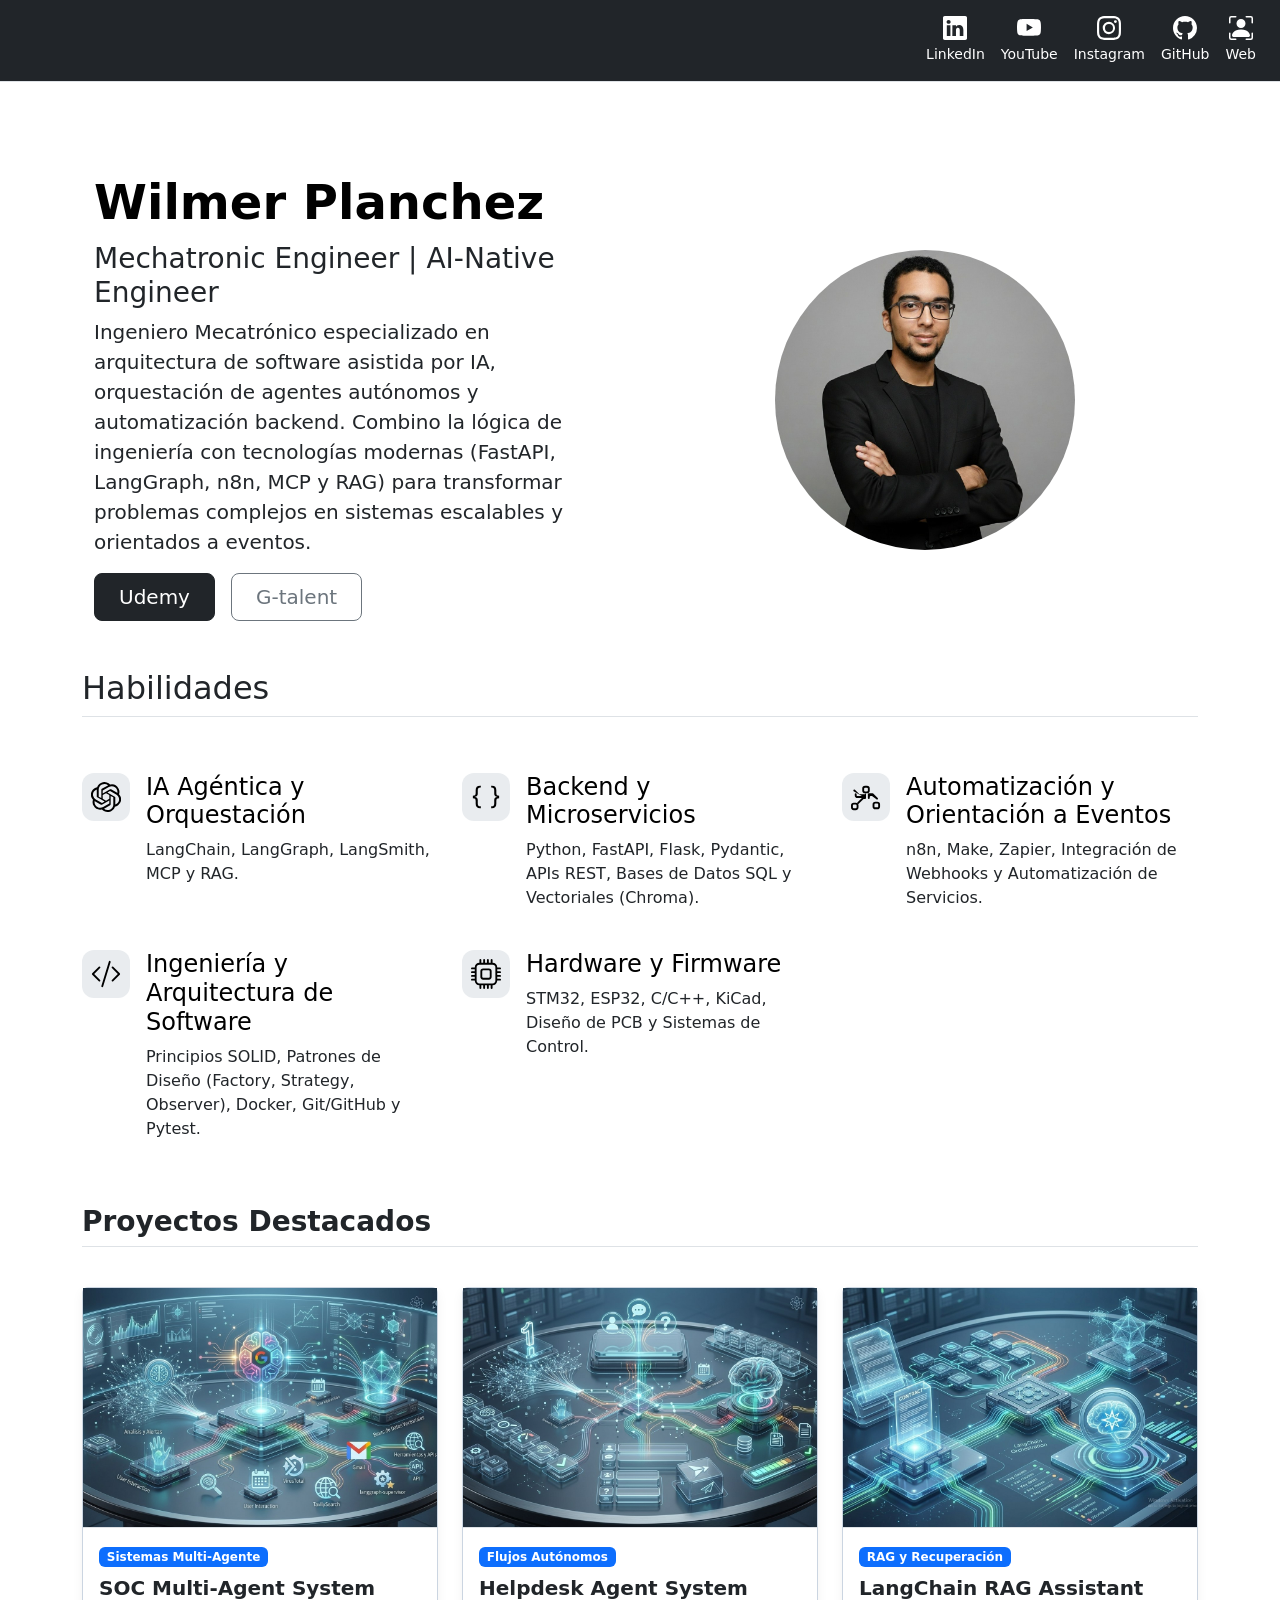
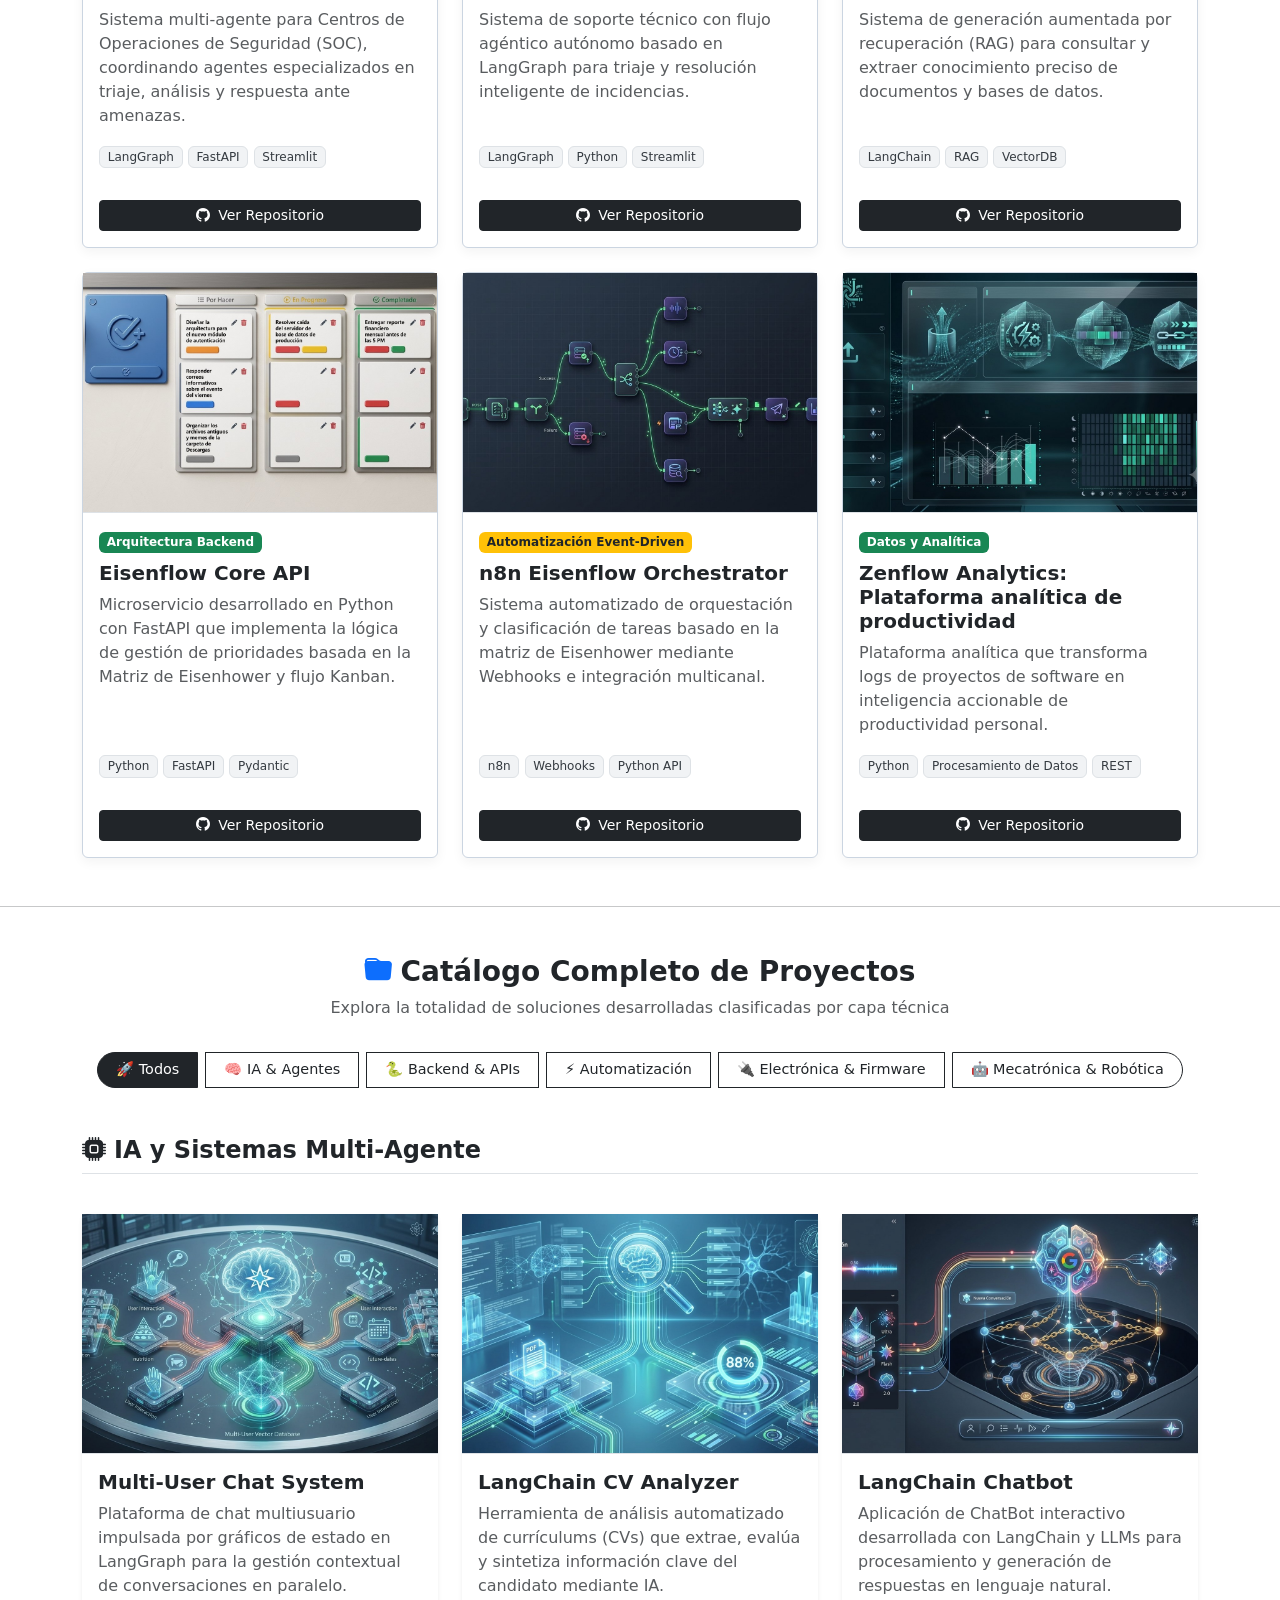
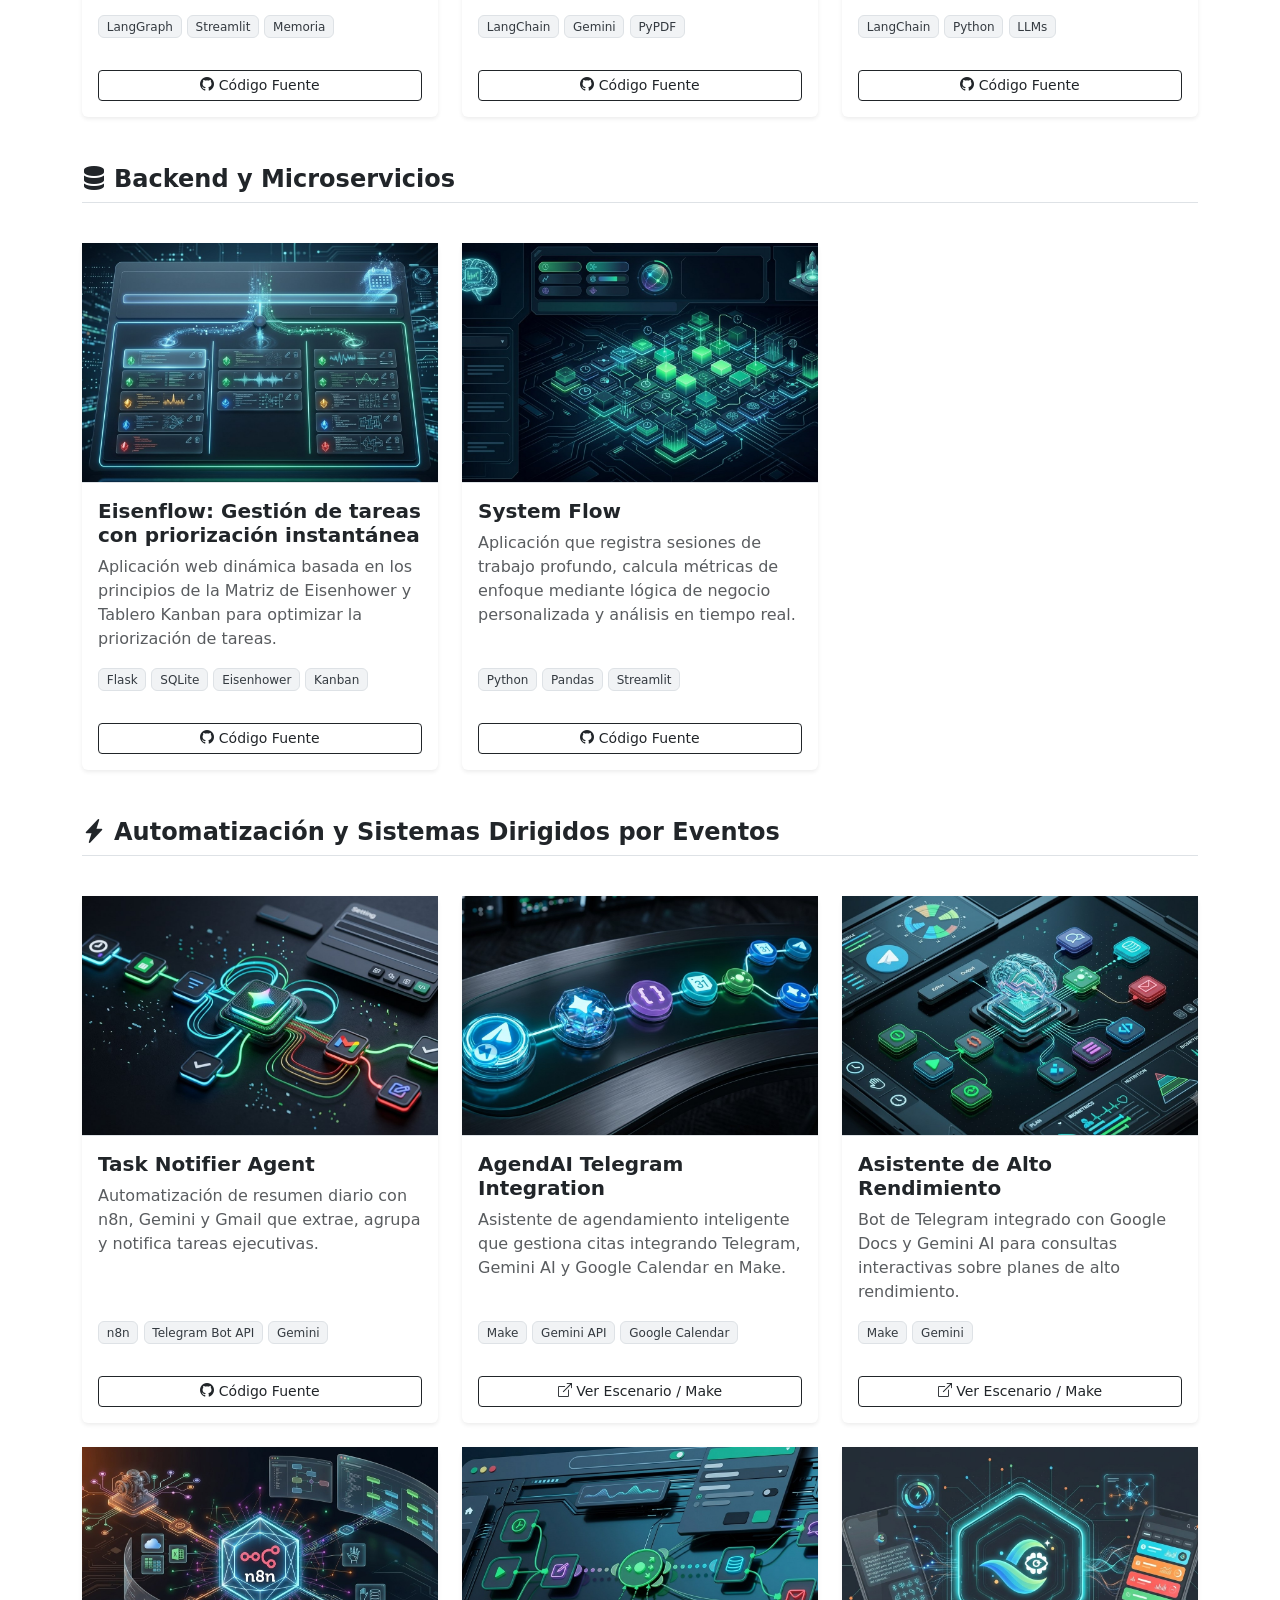
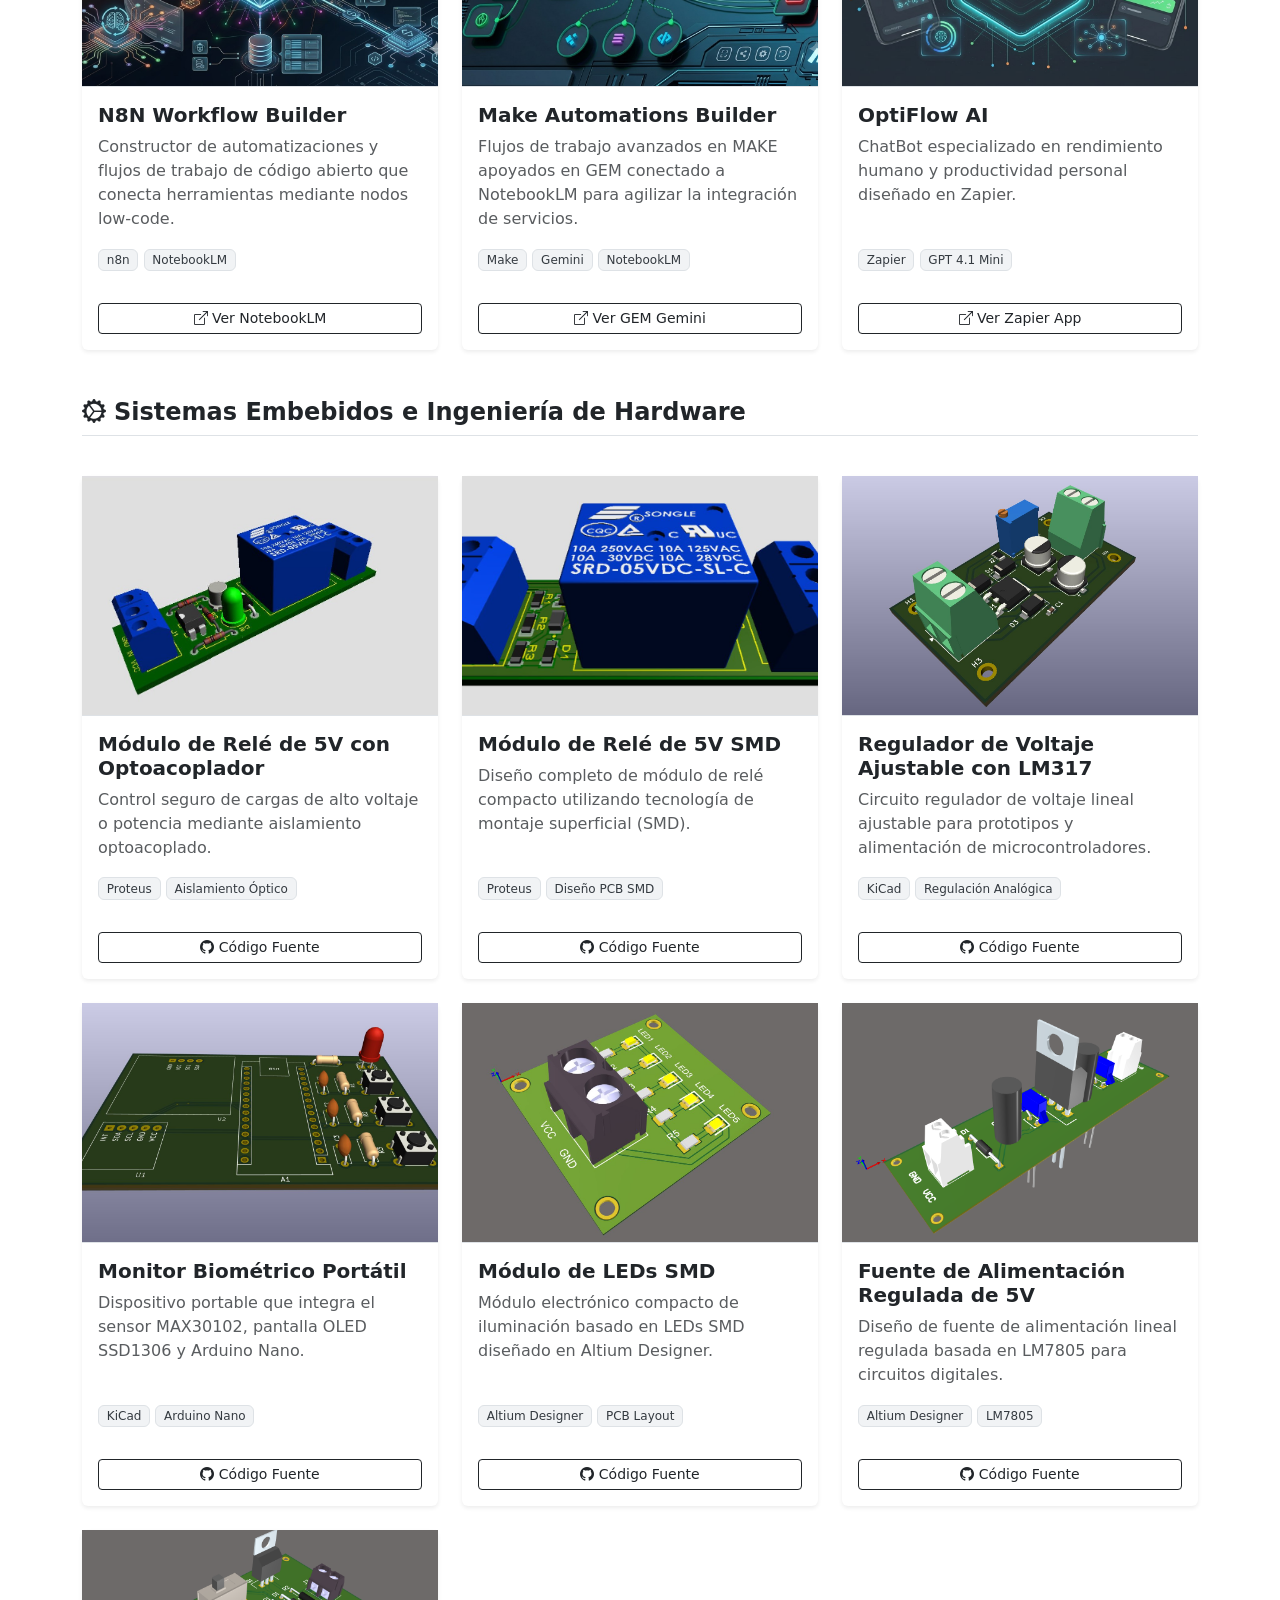
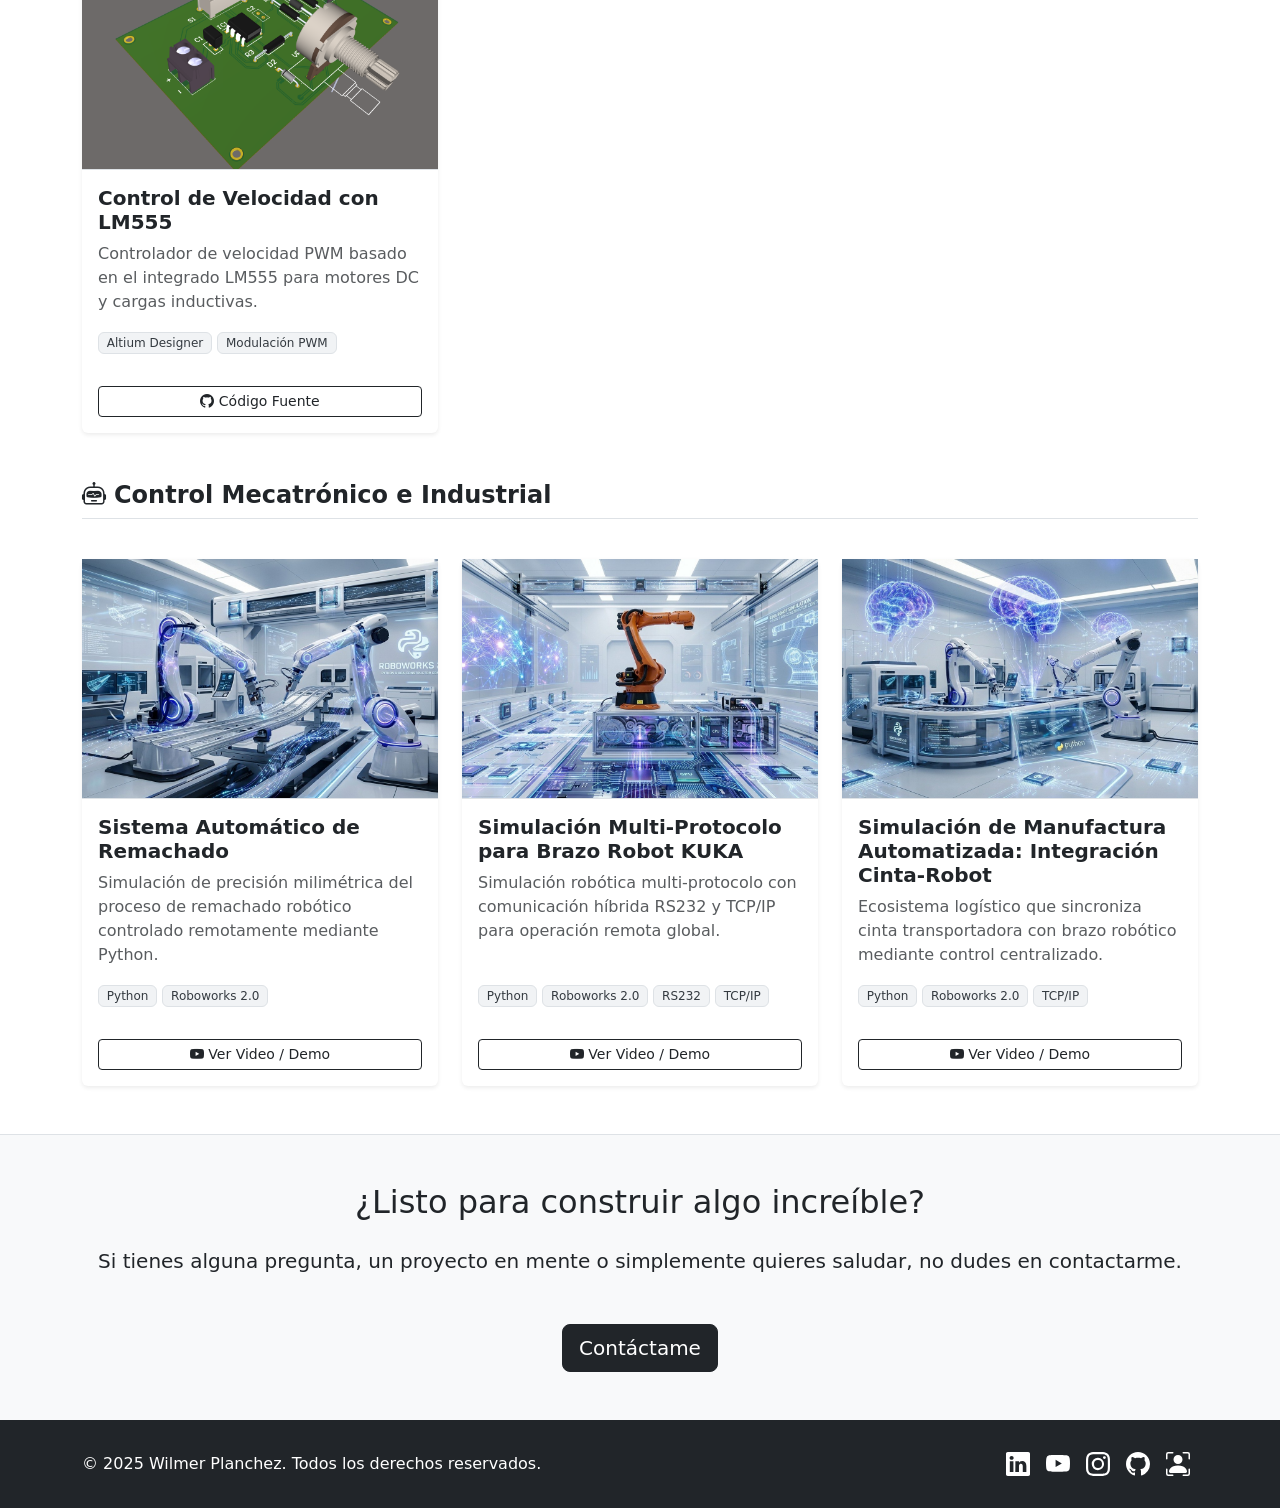
==== commit ec31c52f: "Modified: Ajuste en la sección de Automatizaciones" ====
--- a/index.html
+++ b/index.html
@@ -524,6 +524,7 @@
                   <span class="badge badge-tech">Flask</span>
                   <span class="badge badge-tech">SQLite</span>
                   <span class="badge badge-tech">Eisenhower</span>
+                  <span class="badge badge-tech">Kanban</span>
                 </div>
               </div>
               <div class="card-footer bg-transparent border-0 pb-3 pt-0">
@@ -675,6 +676,28 @@
           <div class="col-md-6 col-lg-4">
             <div class="card h-100 shadow-sm border-0">
               <div class="card-img-container border-bottom">
+                <img src="./img/ia-make-workflow-view.jpg" alt="Asistente de Alto Rendimiento">
+              </div>
+              <div class="card-body d-flex flex-column">
+                <h5 class="card-title fw-bold">Asistente de Alto Rendimiento</h5>
+                <p class="card-text text-muted fs-6 flex-grow-1">Bot de Telegram integrado con Google Docs y Gemini AI
+                  para consultas interactivas sobre planes de alto rendimiento.</p>
+                <div class="mb-3">
+                  <span class="badge badge-tech">Make</span>
+                  <span class="badge badge-tech">Gemini</span>
+                </div>
+              </div>
+              <div class="card-footer bg-transparent border-0 pb-3 pt-0">
+                <a href="https://eu2.make.com/public/shared-scenario/7Nd89AEewiu/asistente-de-alto-rendimiento"
+                  target="_blank" class="btn btn-sm btn-outline-dark w-100"><i class="bi bi-box-arrow-up-right"></i> Ver
+                  Escenario / Make</a>
+              </div>
+            </div>
+          </div>
+
+          <div class="col-md-6 col-lg-4">
+            <div class="card h-100 shadow-sm border-0">
+              <div class="card-img-container border-bottom">
                 <img src="./img/ia-n8n-workflow-view.jpg" alt="N8N Workflow Builder">
               </div>
               <div class="card-body d-flex flex-column">
@@ -712,28 +735,6 @@
               <div class="card-footer bg-transparent border-0 pb-3 pt-0">
                 <a href="https://share.gemini.google/q5qyDCMs0S2C" target="_blank"
                   class="btn btn-sm btn-outline-dark w-100"><i class="bi bi-box-arrow-up-right"></i> Ver GEM Gemini</a>
-              </div>
-            </div>
-          </div>
-
-          <div class="col-md-6 col-lg-4">
-            <div class="card h-100 shadow-sm border-0">
-              <div class="card-img-container border-bottom">
-                <img src="./img/ia-make-workflow-view.jpg" alt="Asistente de Alto Rendimiento">
-              </div>
-              <div class="card-body d-flex flex-column">
-                <h5 class="card-title fw-bold">Asistente de Alto Rendimiento</h5>
-                <p class="card-text text-muted fs-6 flex-grow-1">Bot de Telegram integrado con Google Docs y Gemini AI
-                  para consultas interactivas sobre planes de alto rendimiento.</p>
-                <div class="mb-3">
-                  <span class="badge badge-tech">Make</span>
-                  <span class="badge badge-tech">Gemini</span>
-                </div>
-              </div>
-              <div class="card-footer bg-transparent border-0 pb-3 pt-0">
-                <a href="https://eu2.make.com/public/shared-scenario/7Nd89AEewiu/asistente-de-alto-rendimiento"
-                  target="_blank" class="btn btn-sm btn-outline-dark w-100"><i class="bi bi-box-arrow-up-right"></i> Ver
-                  Escenario / Make</a>
               </div>
             </div>
           </div>
--- a/css/style.css
+++ b/css/style.css
@@ -1,3 +1,4 @@
+/* cv-portfolio styles v2 */
 .gradient-background {
   background: linear-gradient(300deg, #00bfff, #ff4c68, #ef8172);
   background-size: 180% 180%;
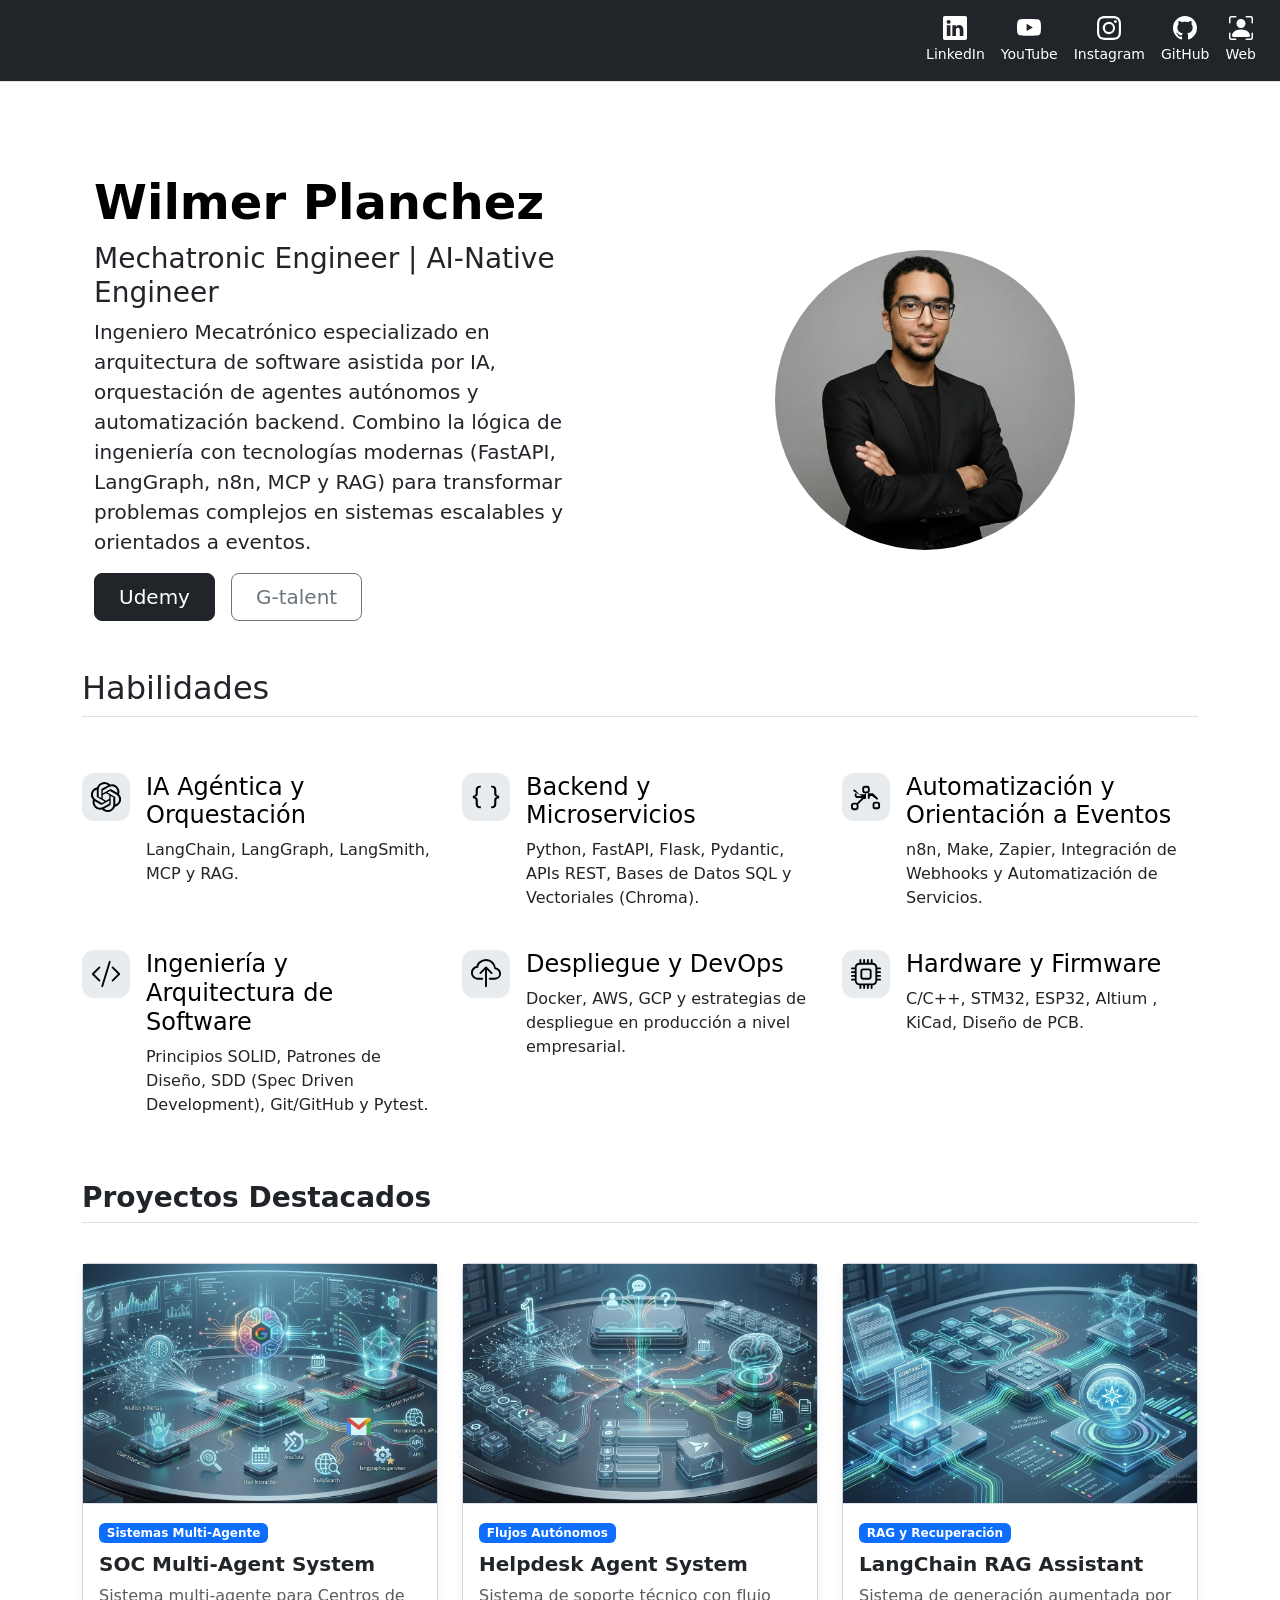
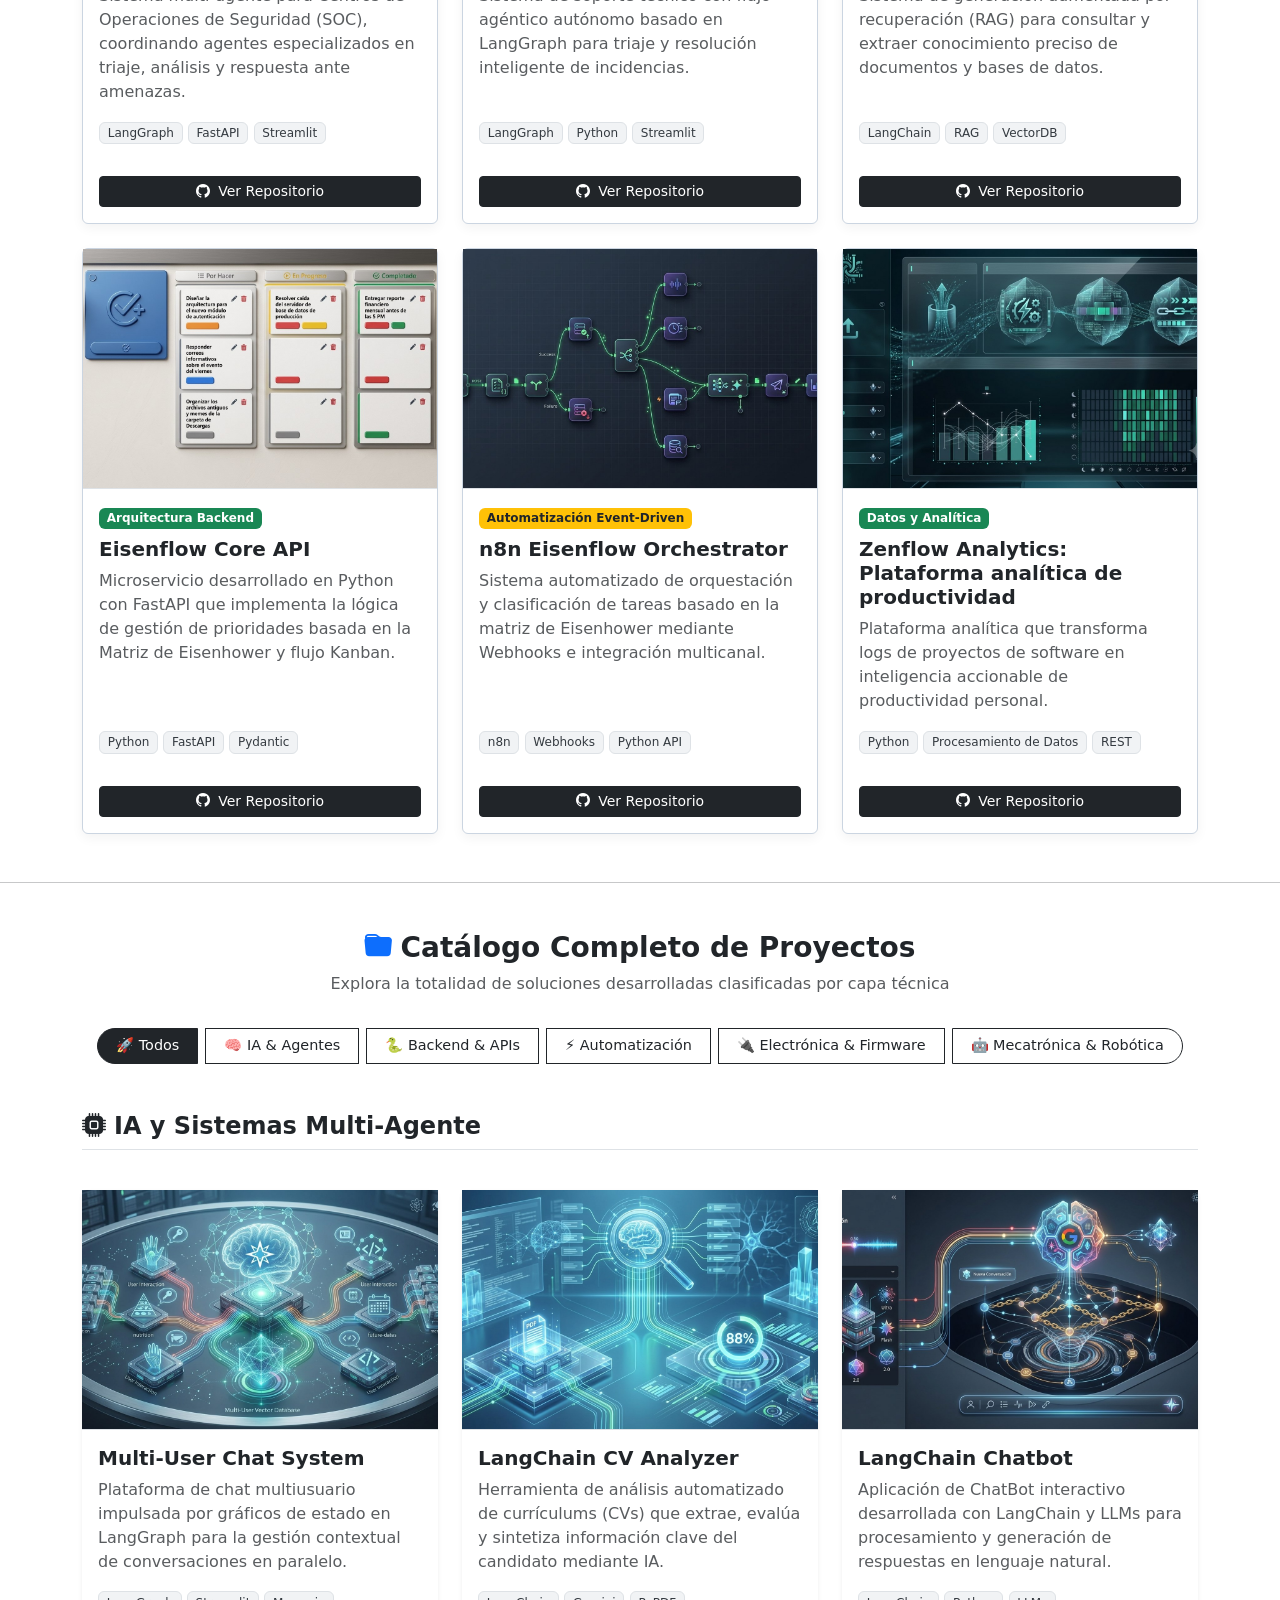
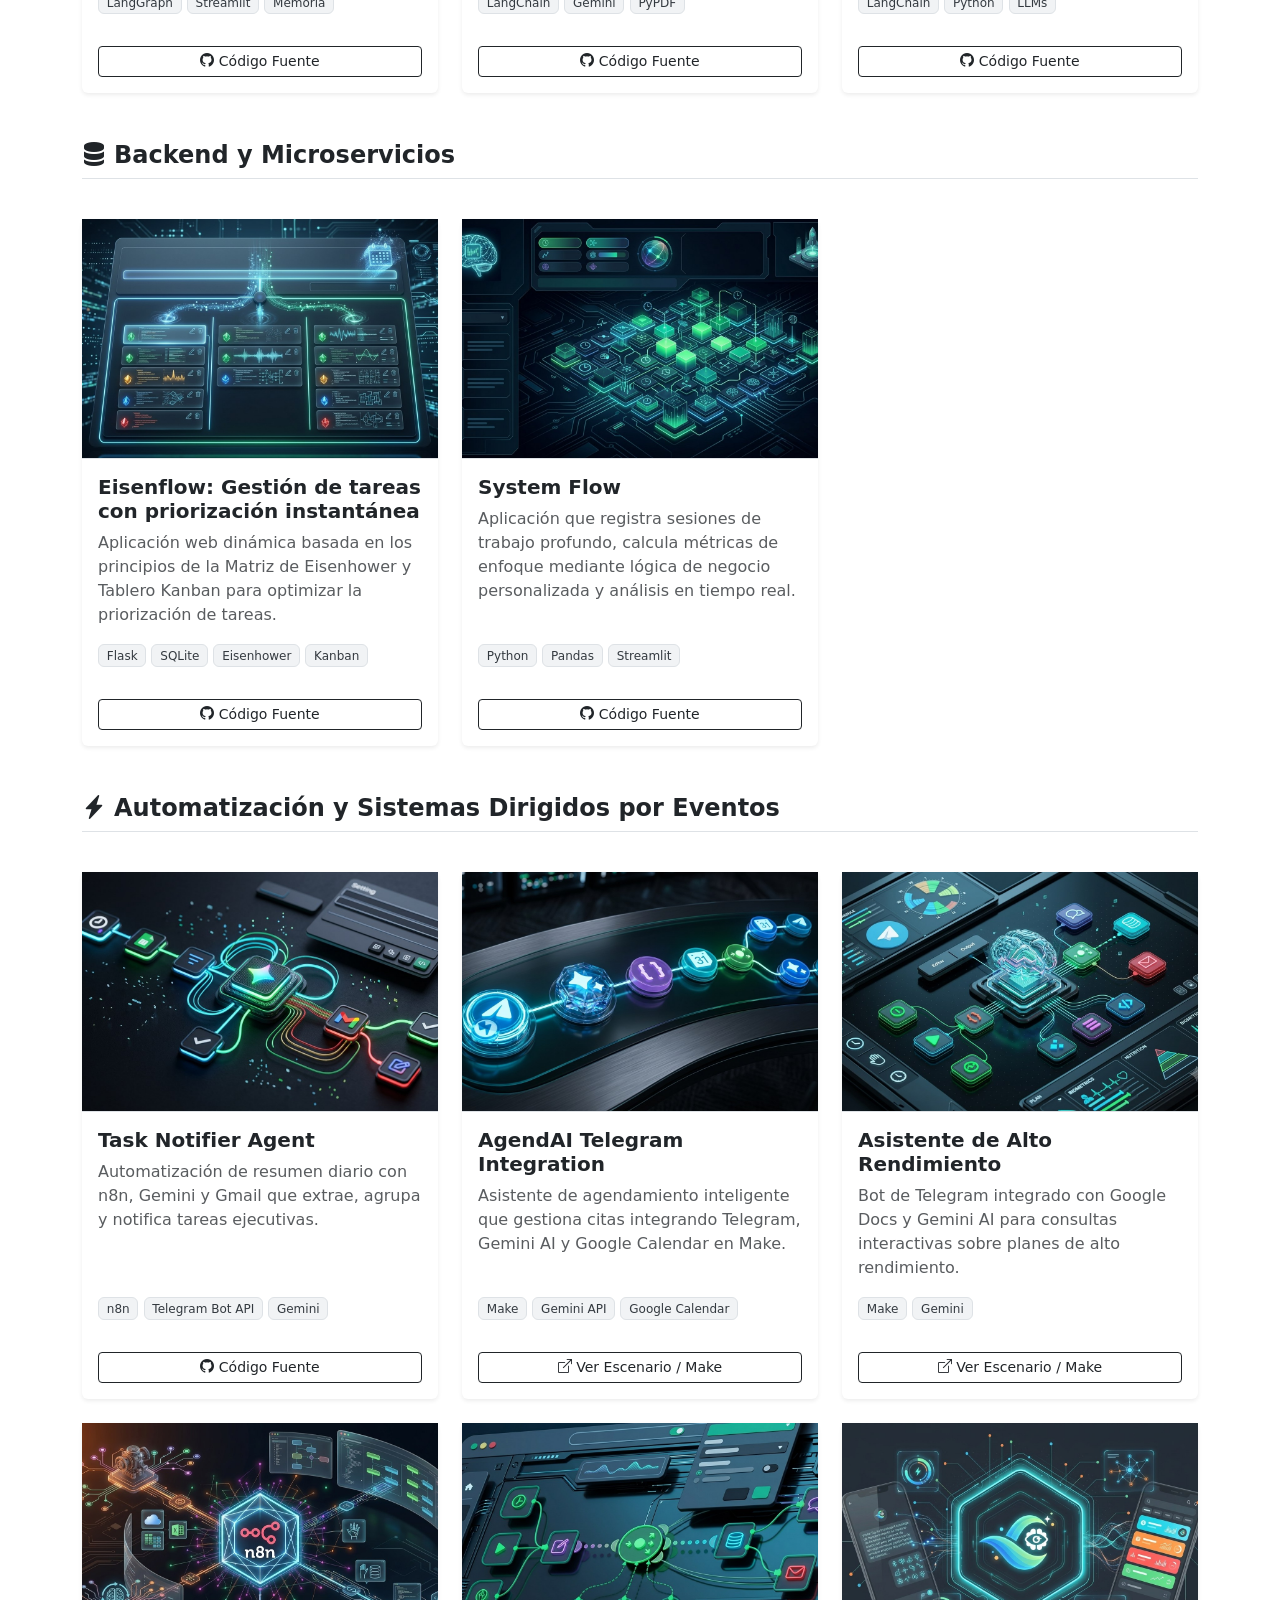
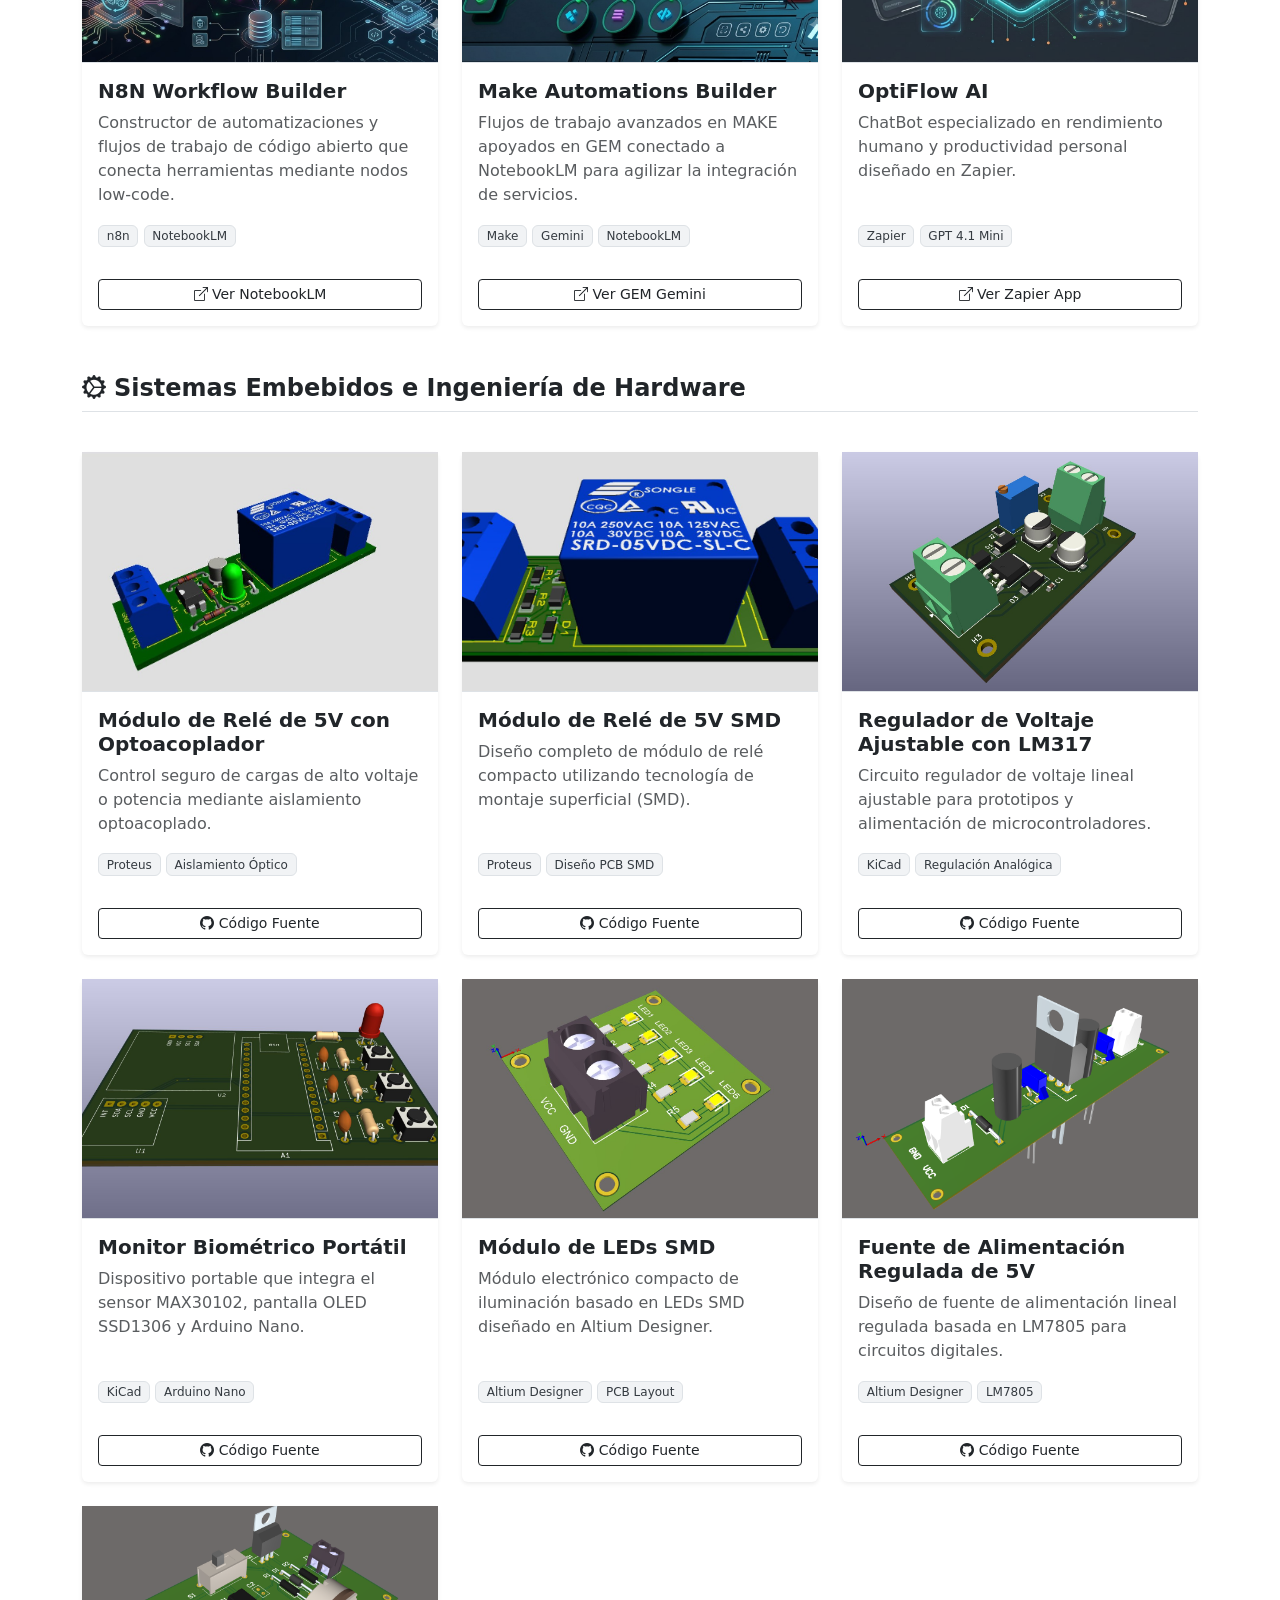
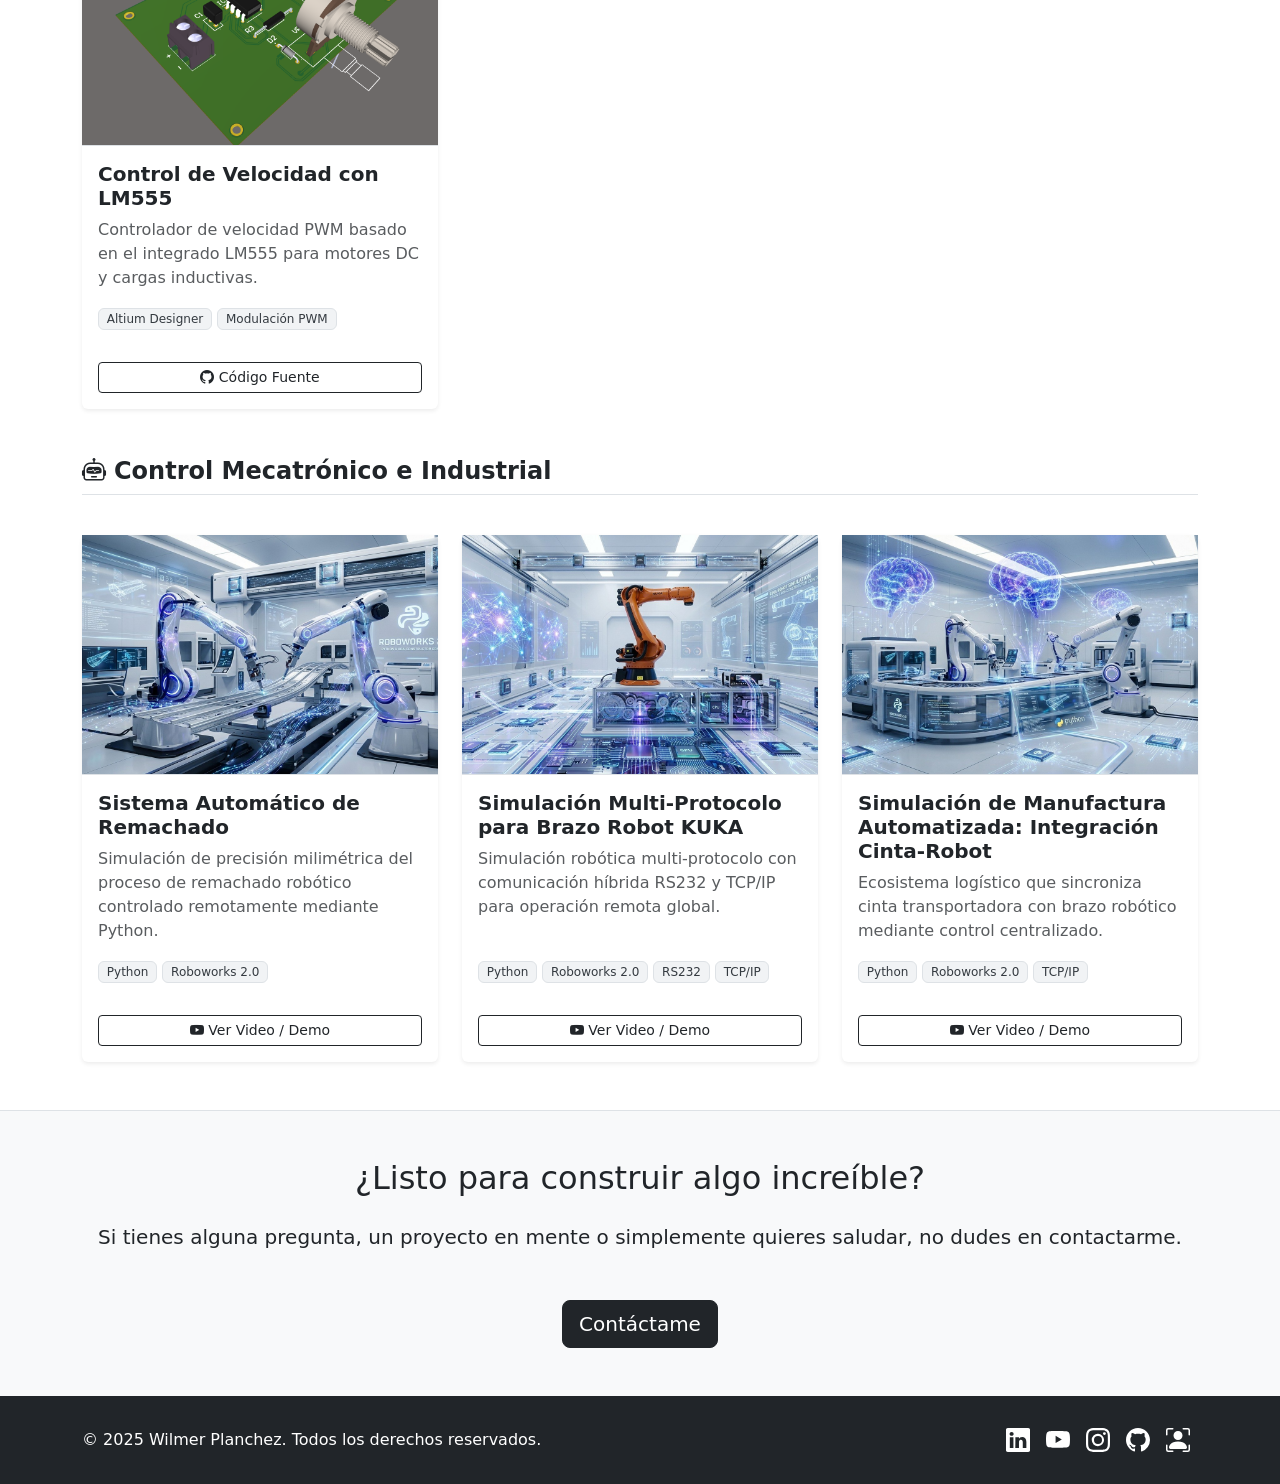
==== commit ebb8d006: "feat(habilidades): agregar capa de Despliegue y DevOps con Docker, AWS, GCP y SDD" ====
--- a/index.html
+++ b/index.html
@@ -175,7 +175,24 @@
           </div>
           <div>
             <h3 class="fs-4 text-body-emphasis">Ingeniería y Arquitectura de Software</h3>
-            <p>Principios SOLID, Patrones de Diseño (Factory, Strategy, Observer), Docker, Git/GitHub y Pytest.</p>
+            <p>Principios SOLID, Patrones de Diseño, SDD (Spec Driven Development), Git/GitHub y Pytest.</p>
+          </div>
+        </div>
+
+        <div class="col d-flex align-items-start">
+          <div
+            class="icon-square text-body-emphasis bg-body-secondary d-inline-flex align-items-center justify-content-center fs-4 flex-shrink-0 me-3">
+            <svg xmlns="http://www.w3.org/2000/svg" height="30" width="30" fill="currentColor" class="bi bi-cloud-upload"
+              viewBox="0 0 16 16">
+              <path fill-rule="evenodd"
+                d="M4.406 1.342A5.53 5.53 0 0 1 8 0c2.69 0 4.923 2 5.166 4.579C14.758 4.804 16 6.137 16 7.773 16 9.569 14.502 11 12.687 11H10a.5.5 0 0 1 0-1h2.688C14.652 10 15 9.107 15 7.773c0-1.216-.92-2.228-2.168-2.354l-.342-.034-.076-.33C12.1 2.82 10.238 1 8 1a4.53 4.53 0 0 0-2.941 1.1c-.757.652-1.153 1.438-1.153 2.055v.448l-.445.049C2.064 4.805 1 5.952 1 7.318 1 8.785 2.23 10 3.781 10H6a.5.5 0 0 1 0 1H3.781C1.708 11 0 9.366 0 7.318c0-1.763 1.266-3.223 2.942-3.524C3.073 2.699 3.608 1.906 4.406 1.342" />
+              <path fill-rule="evenodd"
+                d="M7.646 4.146a.5.5 0 0 1 .708 0l3 3a.5.5 0 0 1-.708.708L8.5 5.707V14.5a.5.5 0 0 1-1 0V5.707L5.354 7.854a.5.5 0 1 1-.708-.708z" />
+            </svg>
+          </div>
+          <div>
+            <h3 class="fs-4 text-body-emphasis">Despliegue y DevOps</h3>
+            <p>Docker, AWS, GCP y estrategias de despliegue en producción a nivel empresarial.</p>
           </div>
         </div>
 
@@ -190,7 +207,7 @@
           </div>
           <div>
             <h3 class="fs-4 text-body-emphasis">Hardware y Firmware</h3>
-            <p>STM32, ESP32, C/C++, KiCad, Diseño de PCB y Sistemas de Control.</p>
+            <p>C/C++, STM32, ESP32, Altium , KiCad, Diseño de PCB.</p>
           </div>
         </div>
 
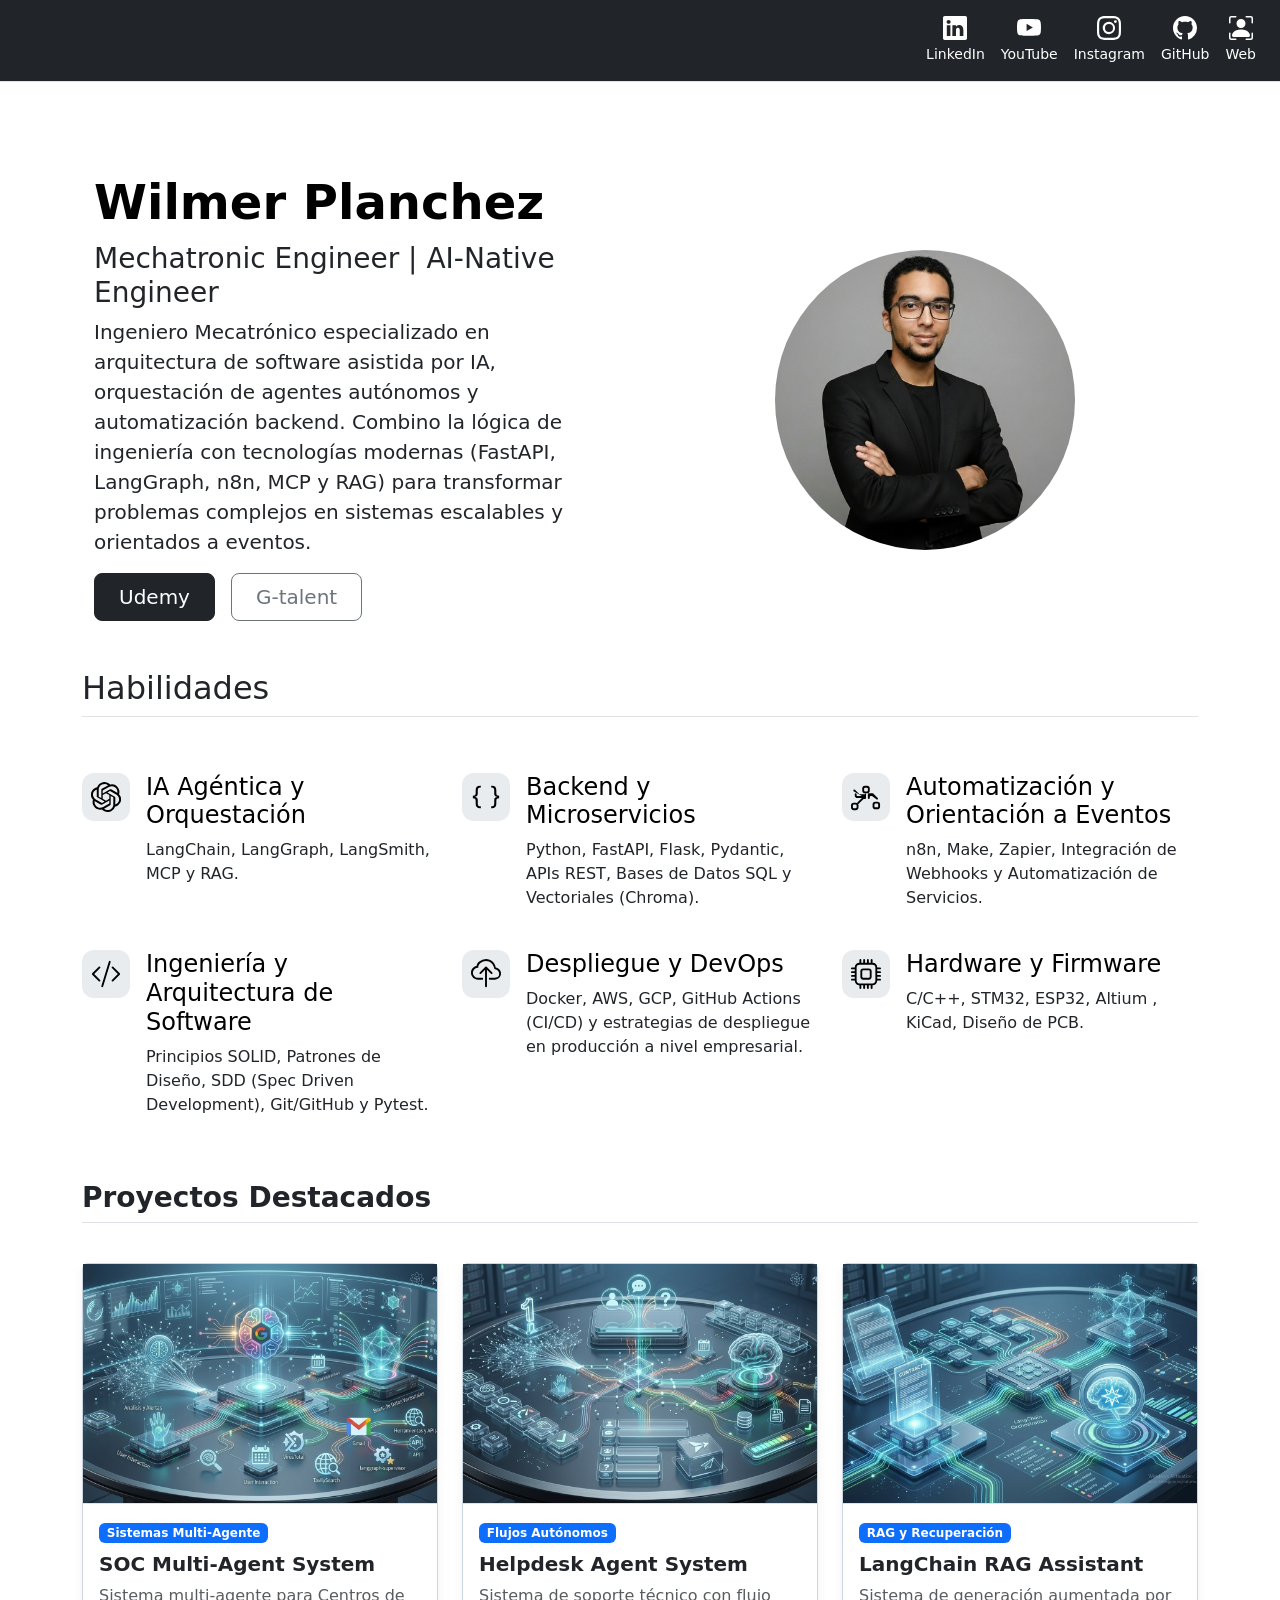
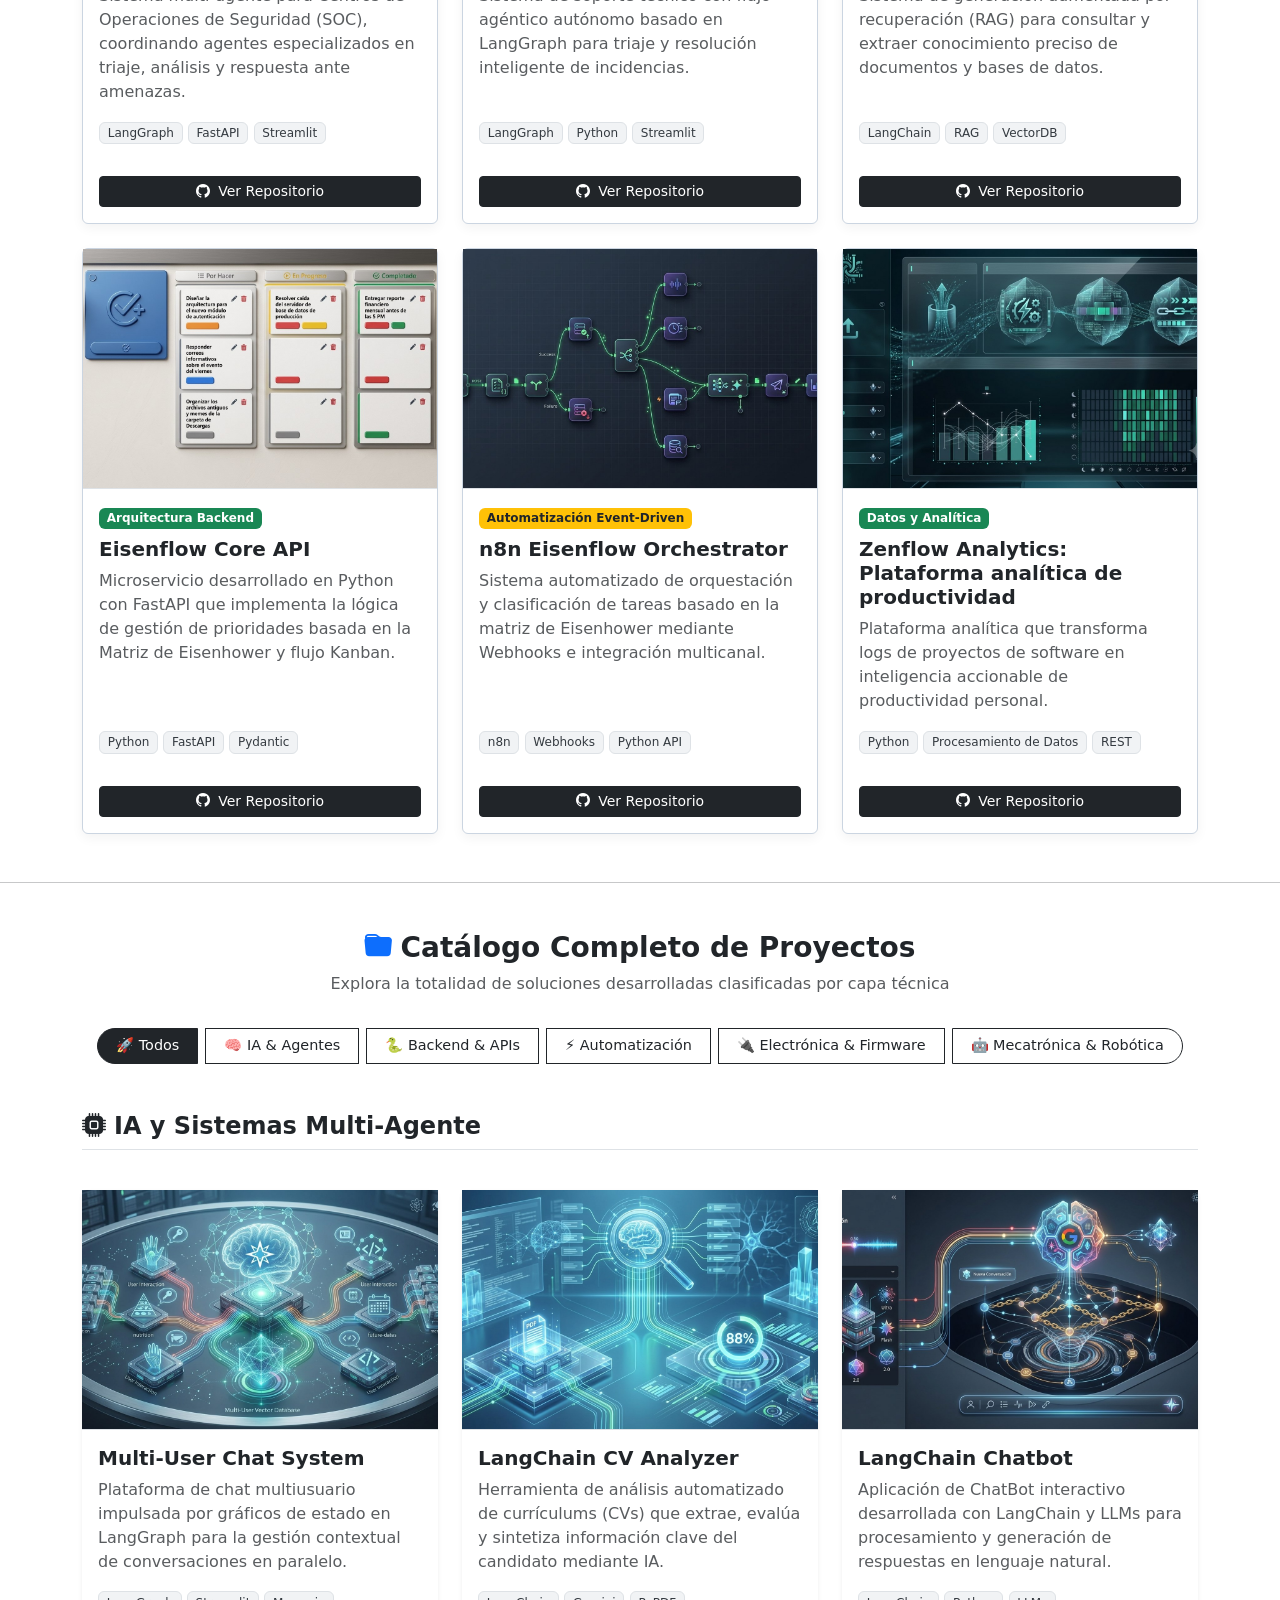
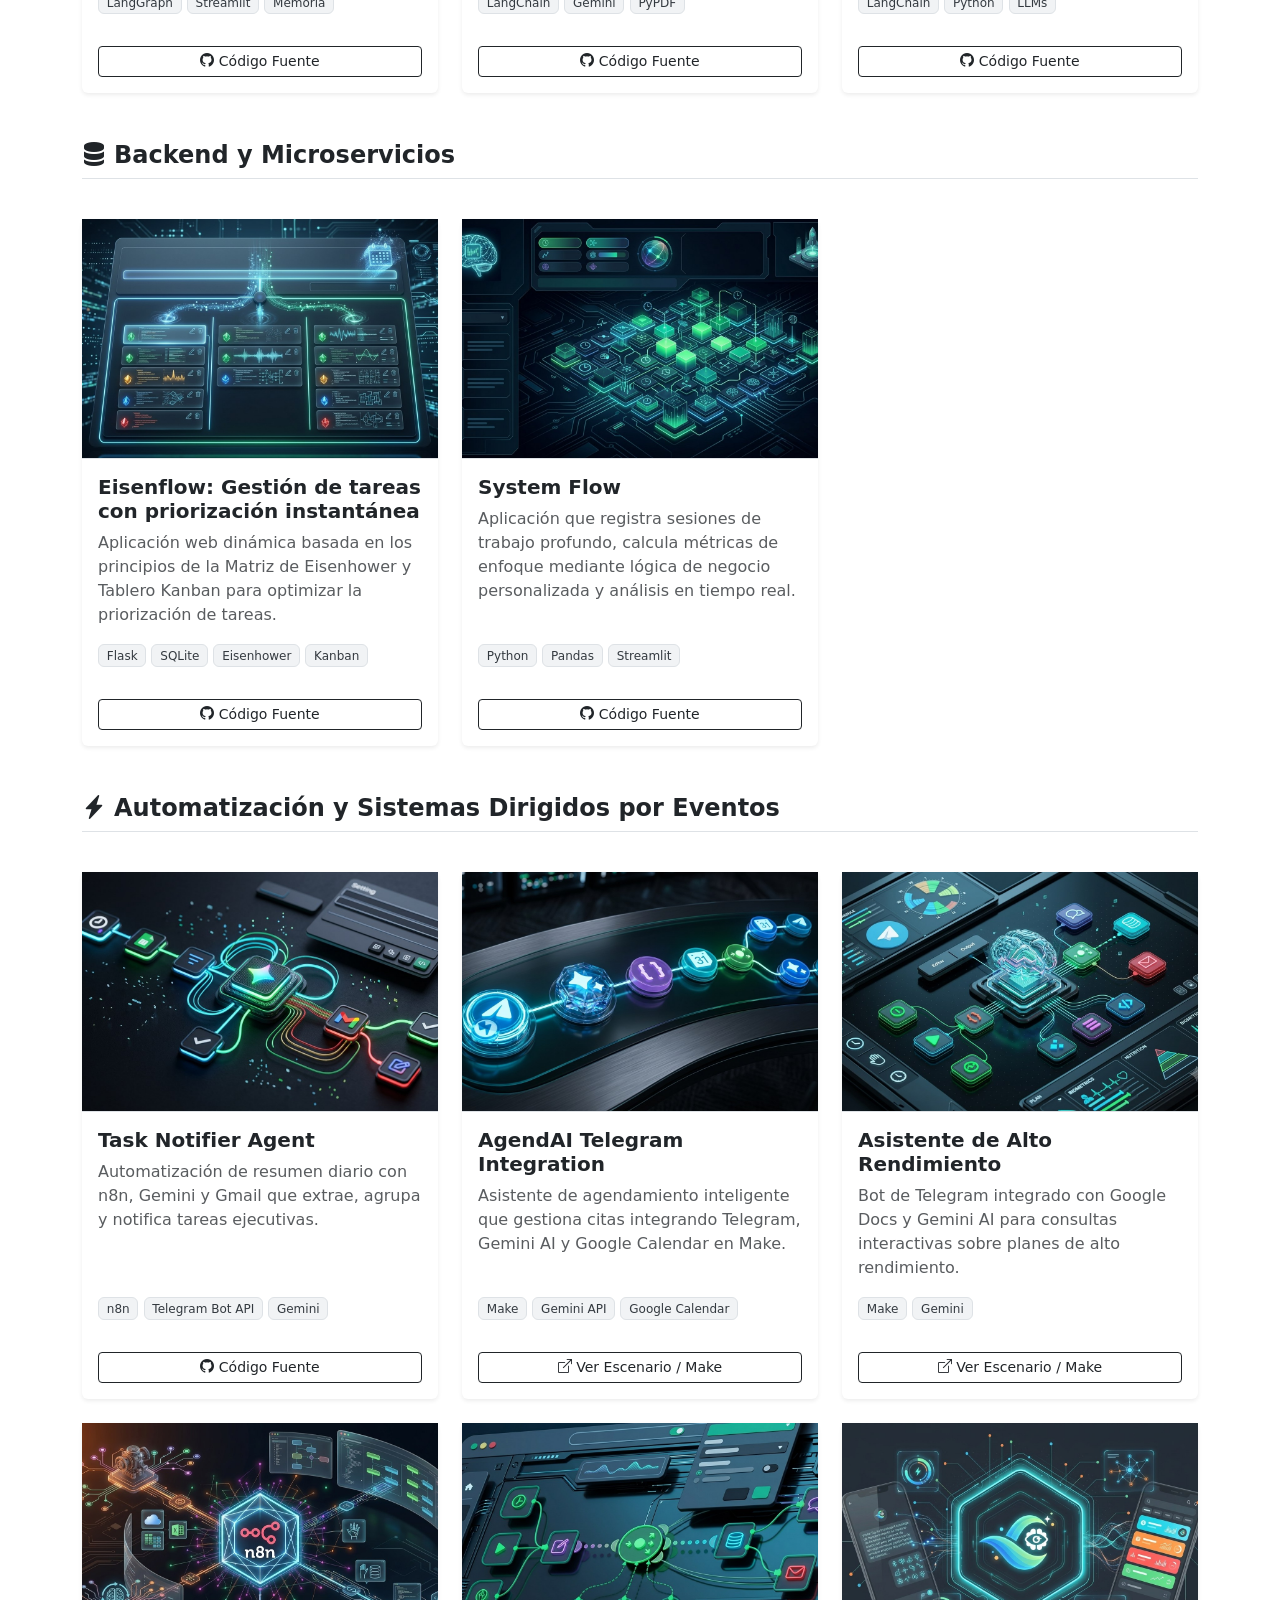
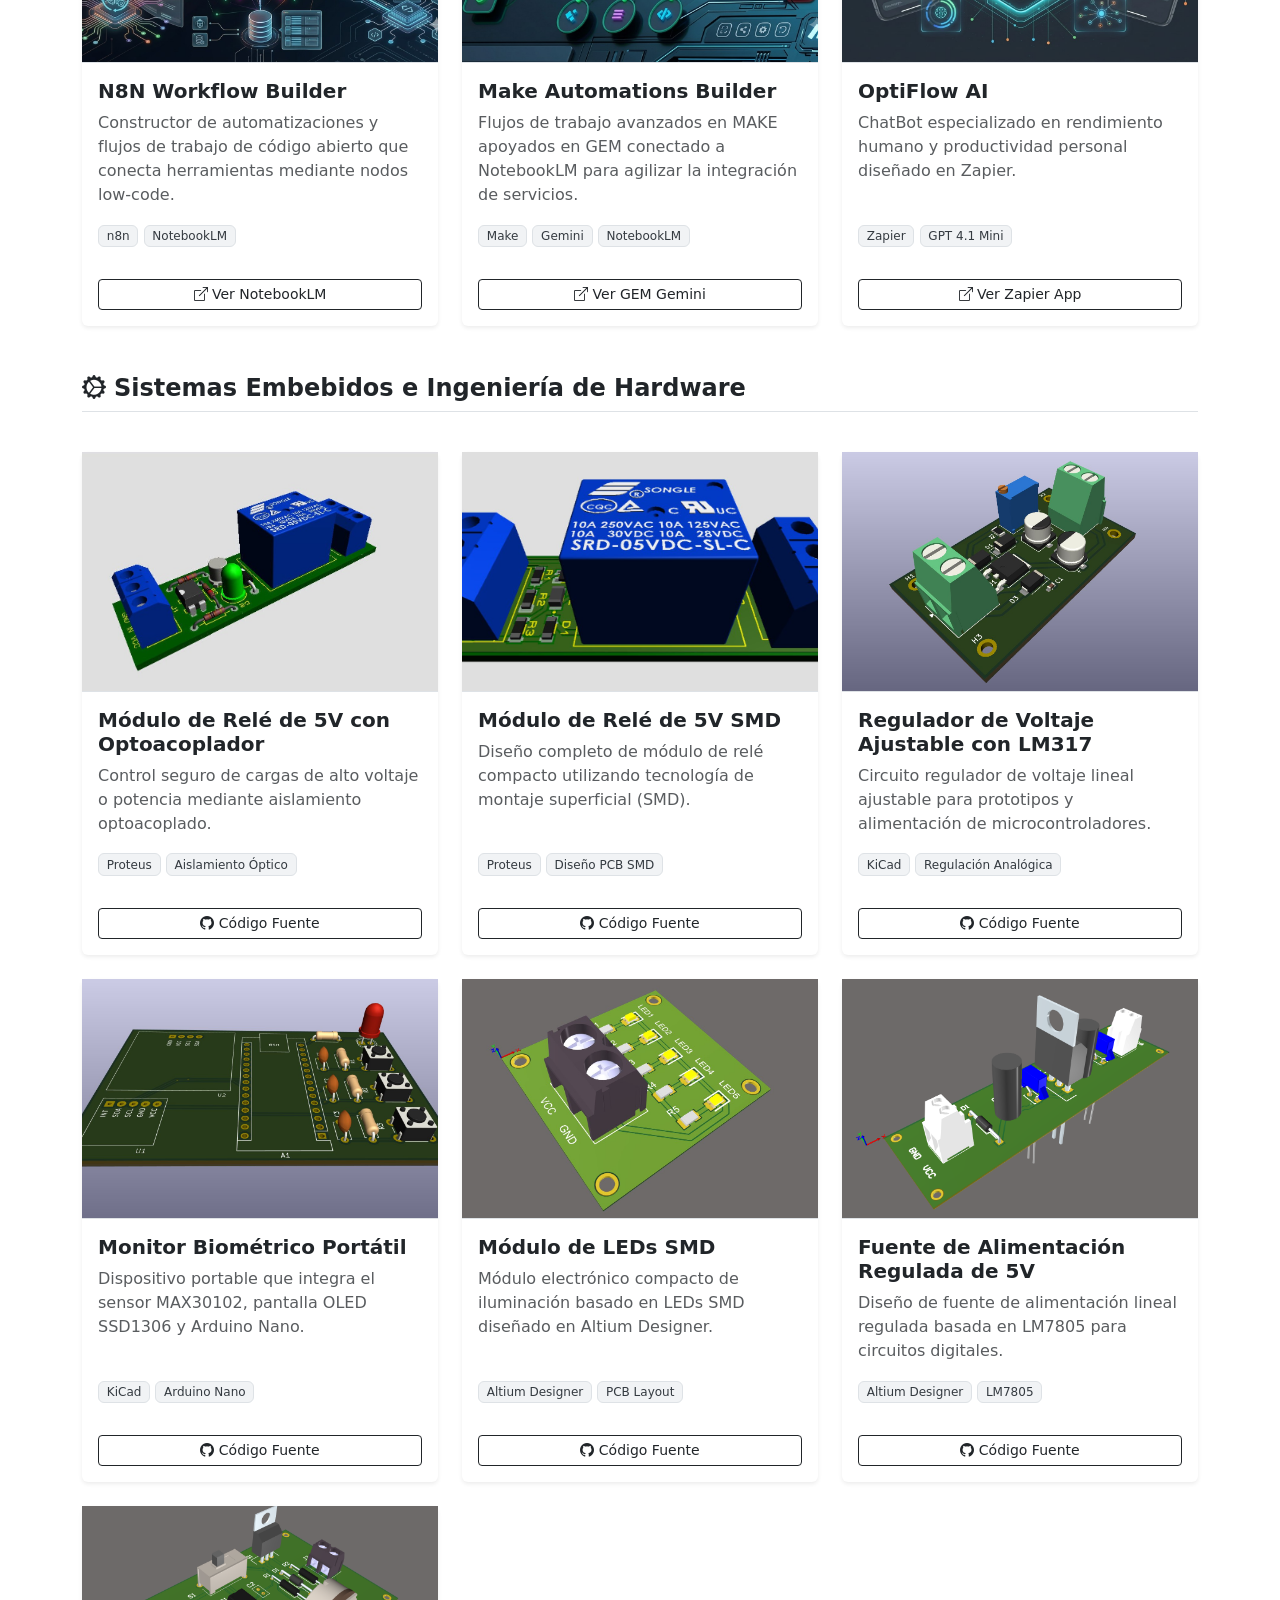
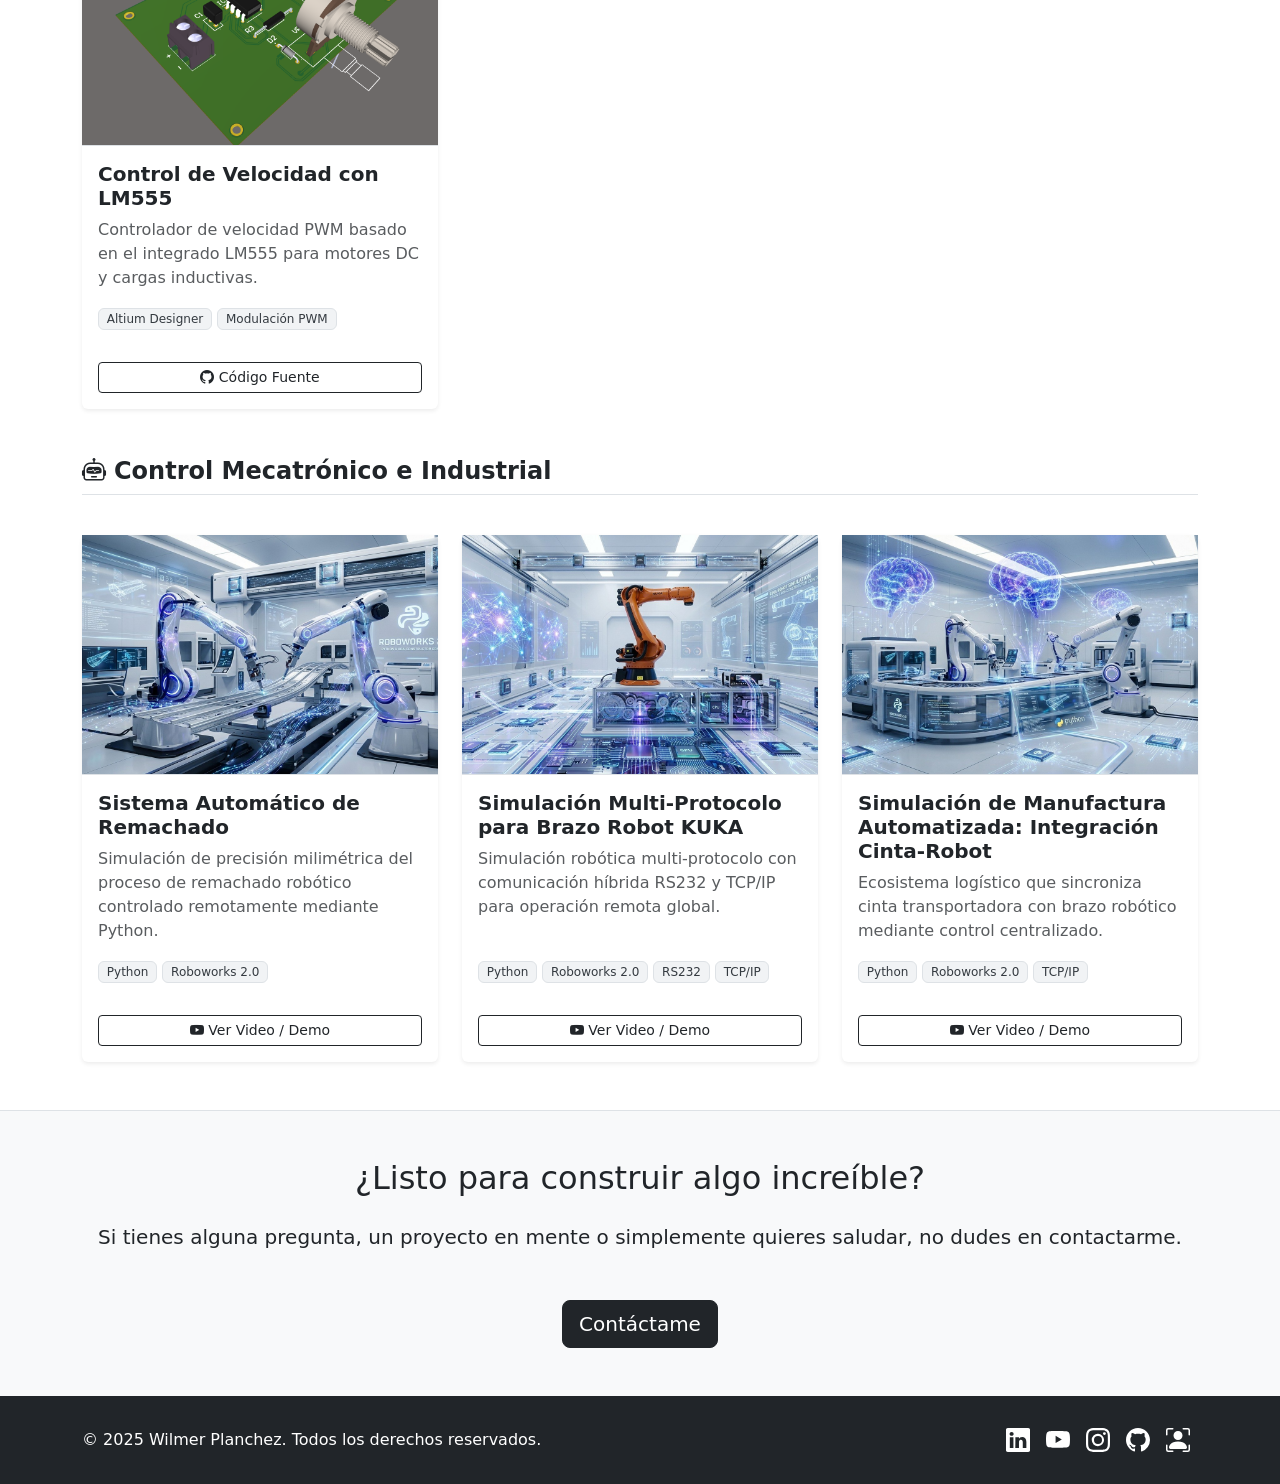
==== commit 56491a0b: "feat(habilidades): agregar GitHub Actions (CI/CD) en capa de Despliegue y DevOps" ====
--- a/index.html
+++ b/index.html
@@ -192,7 +192,7 @@
           </div>
           <div>
             <h3 class="fs-4 text-body-emphasis">Despliegue y DevOps</h3>
-            <p>Docker, AWS, GCP y estrategias de despliegue en producción a nivel empresarial.</p>
+            <p>Docker, AWS, GCP, GitHub Actions (CI/CD) y estrategias de despliegue en producción a nivel empresarial.</p>
           </div>
         </div>
 
